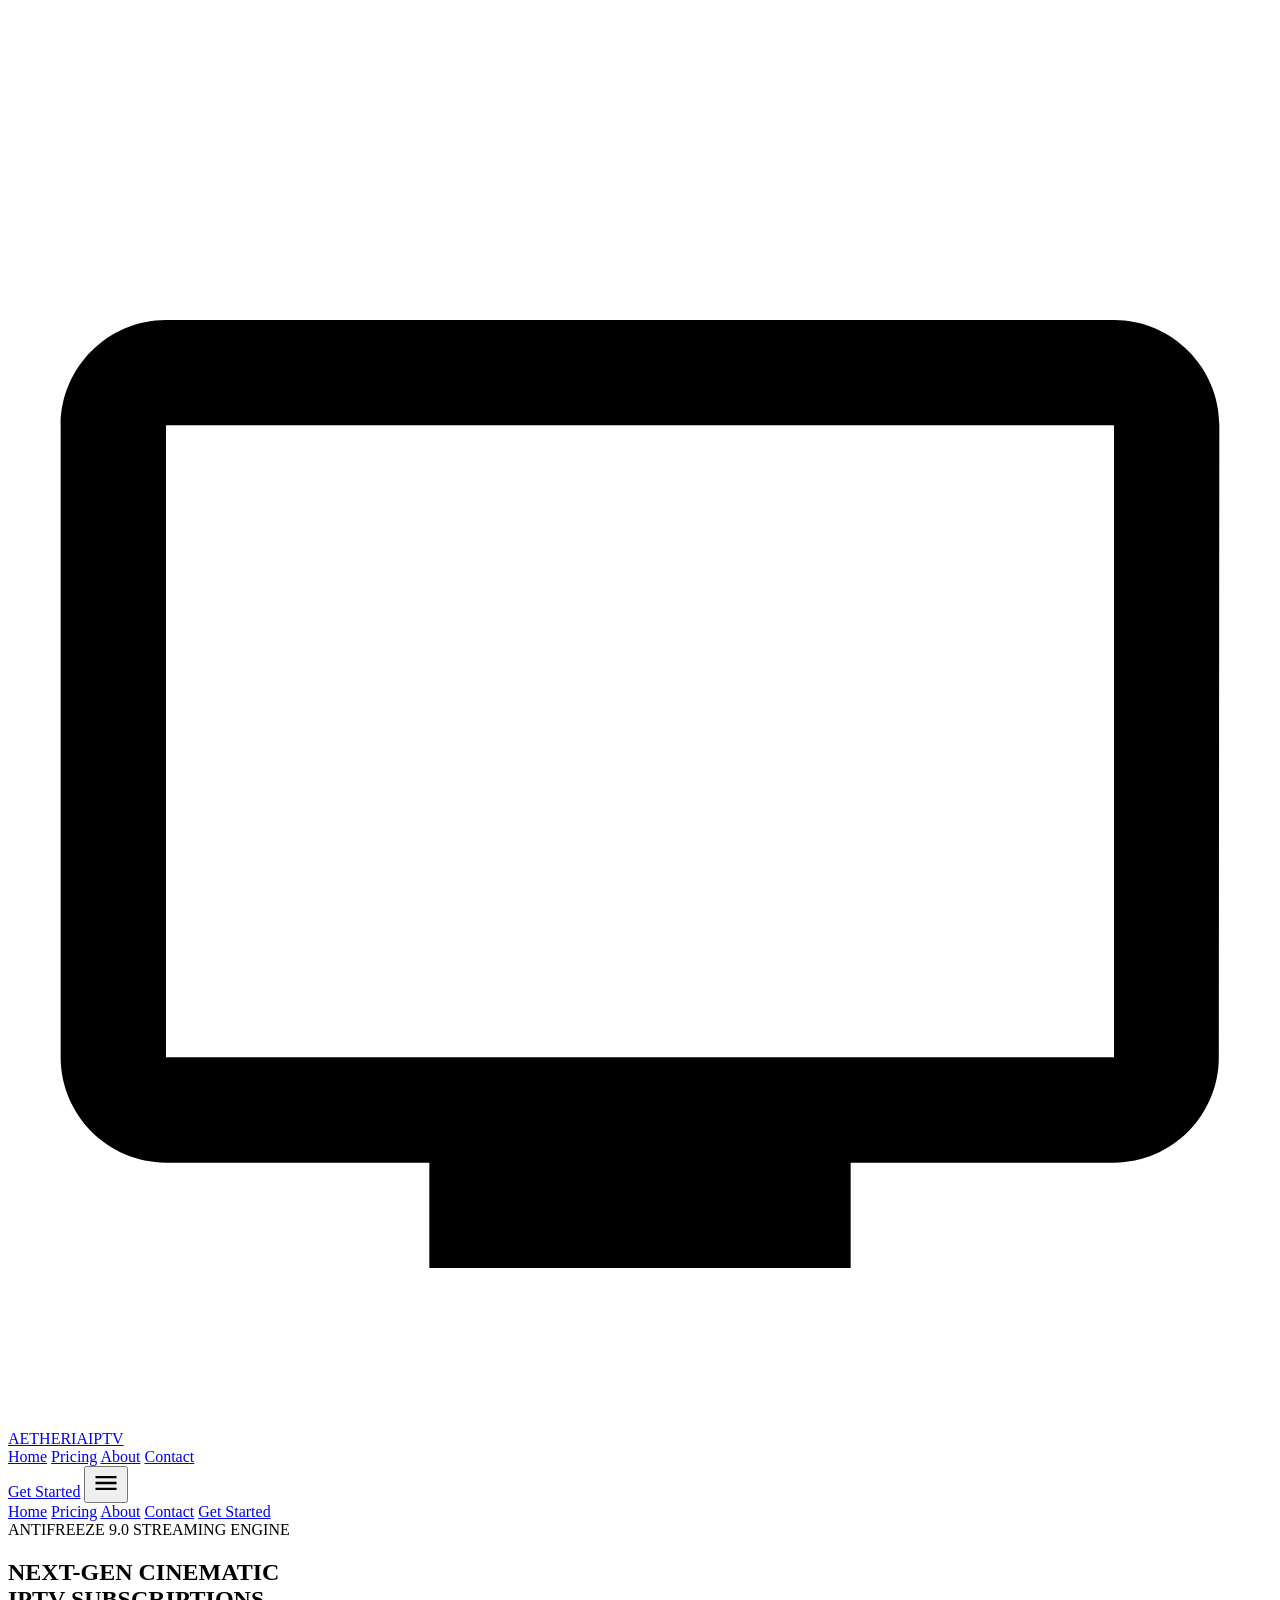
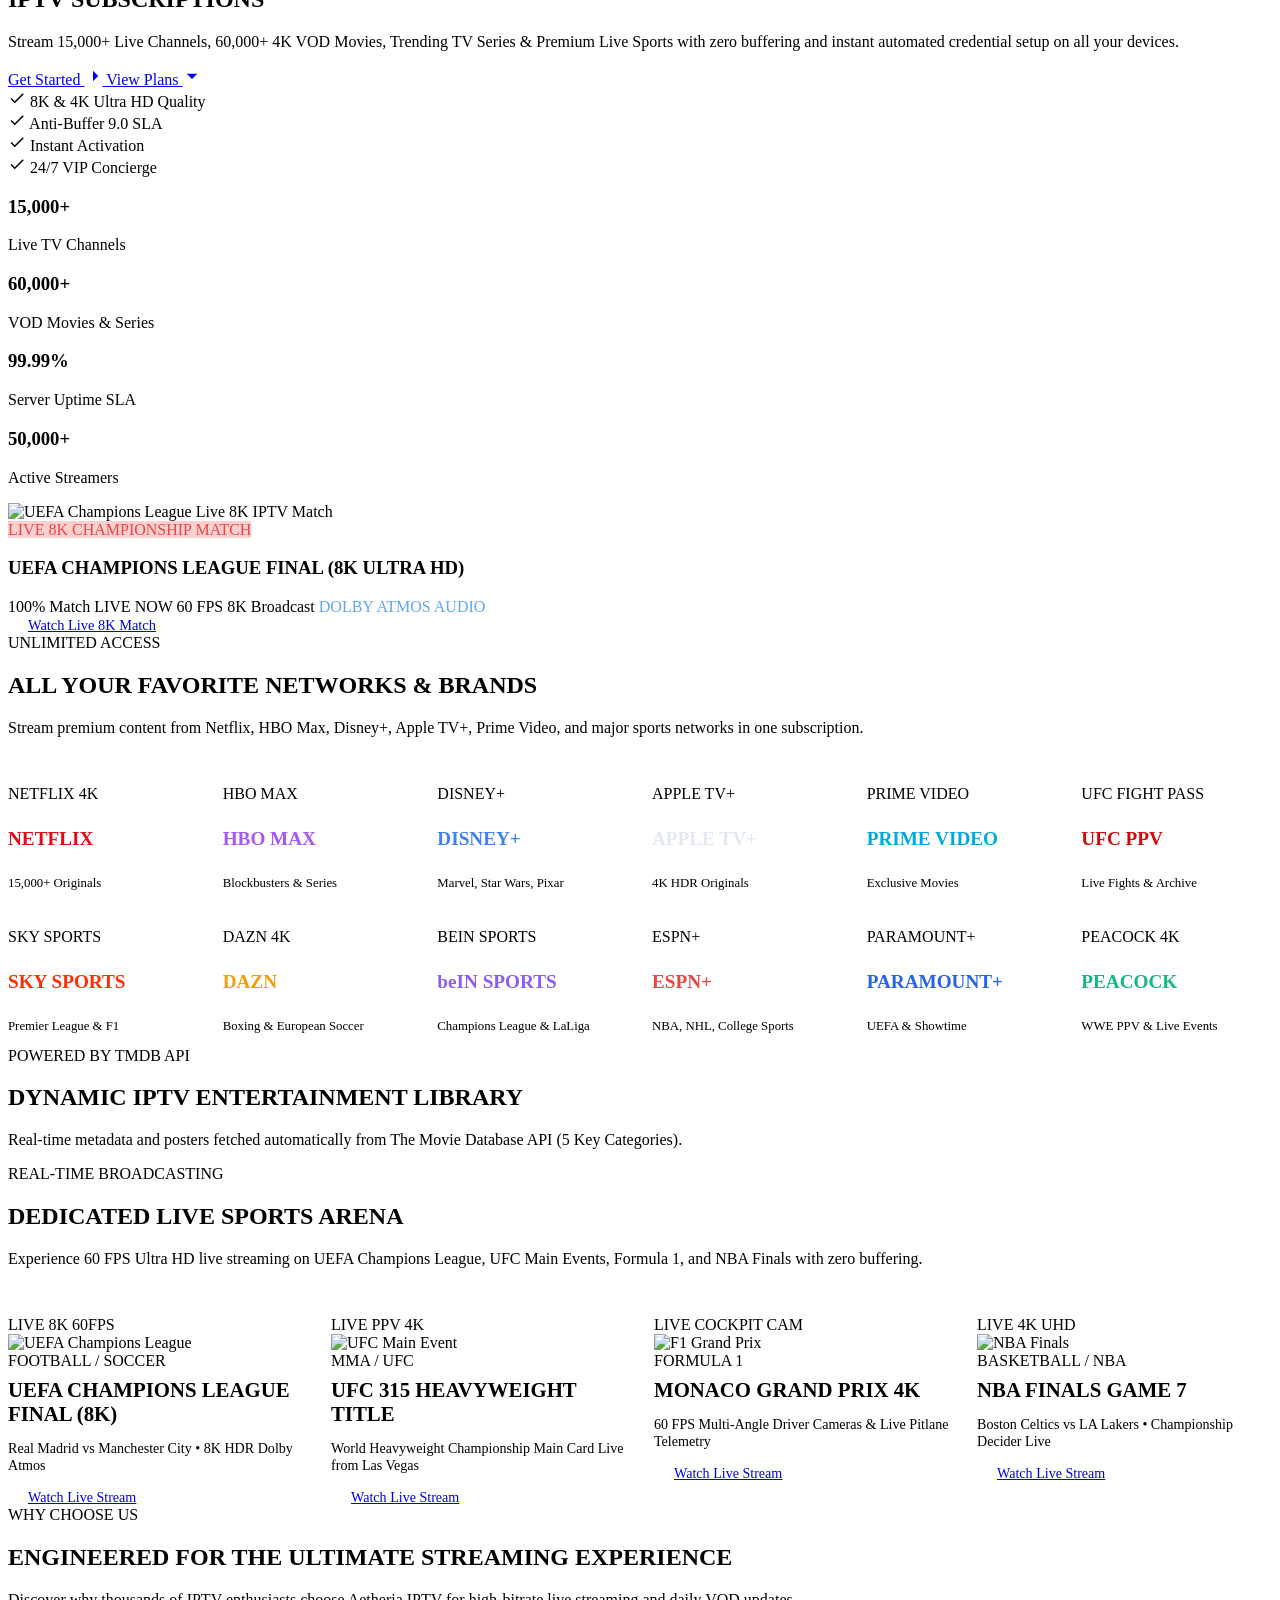
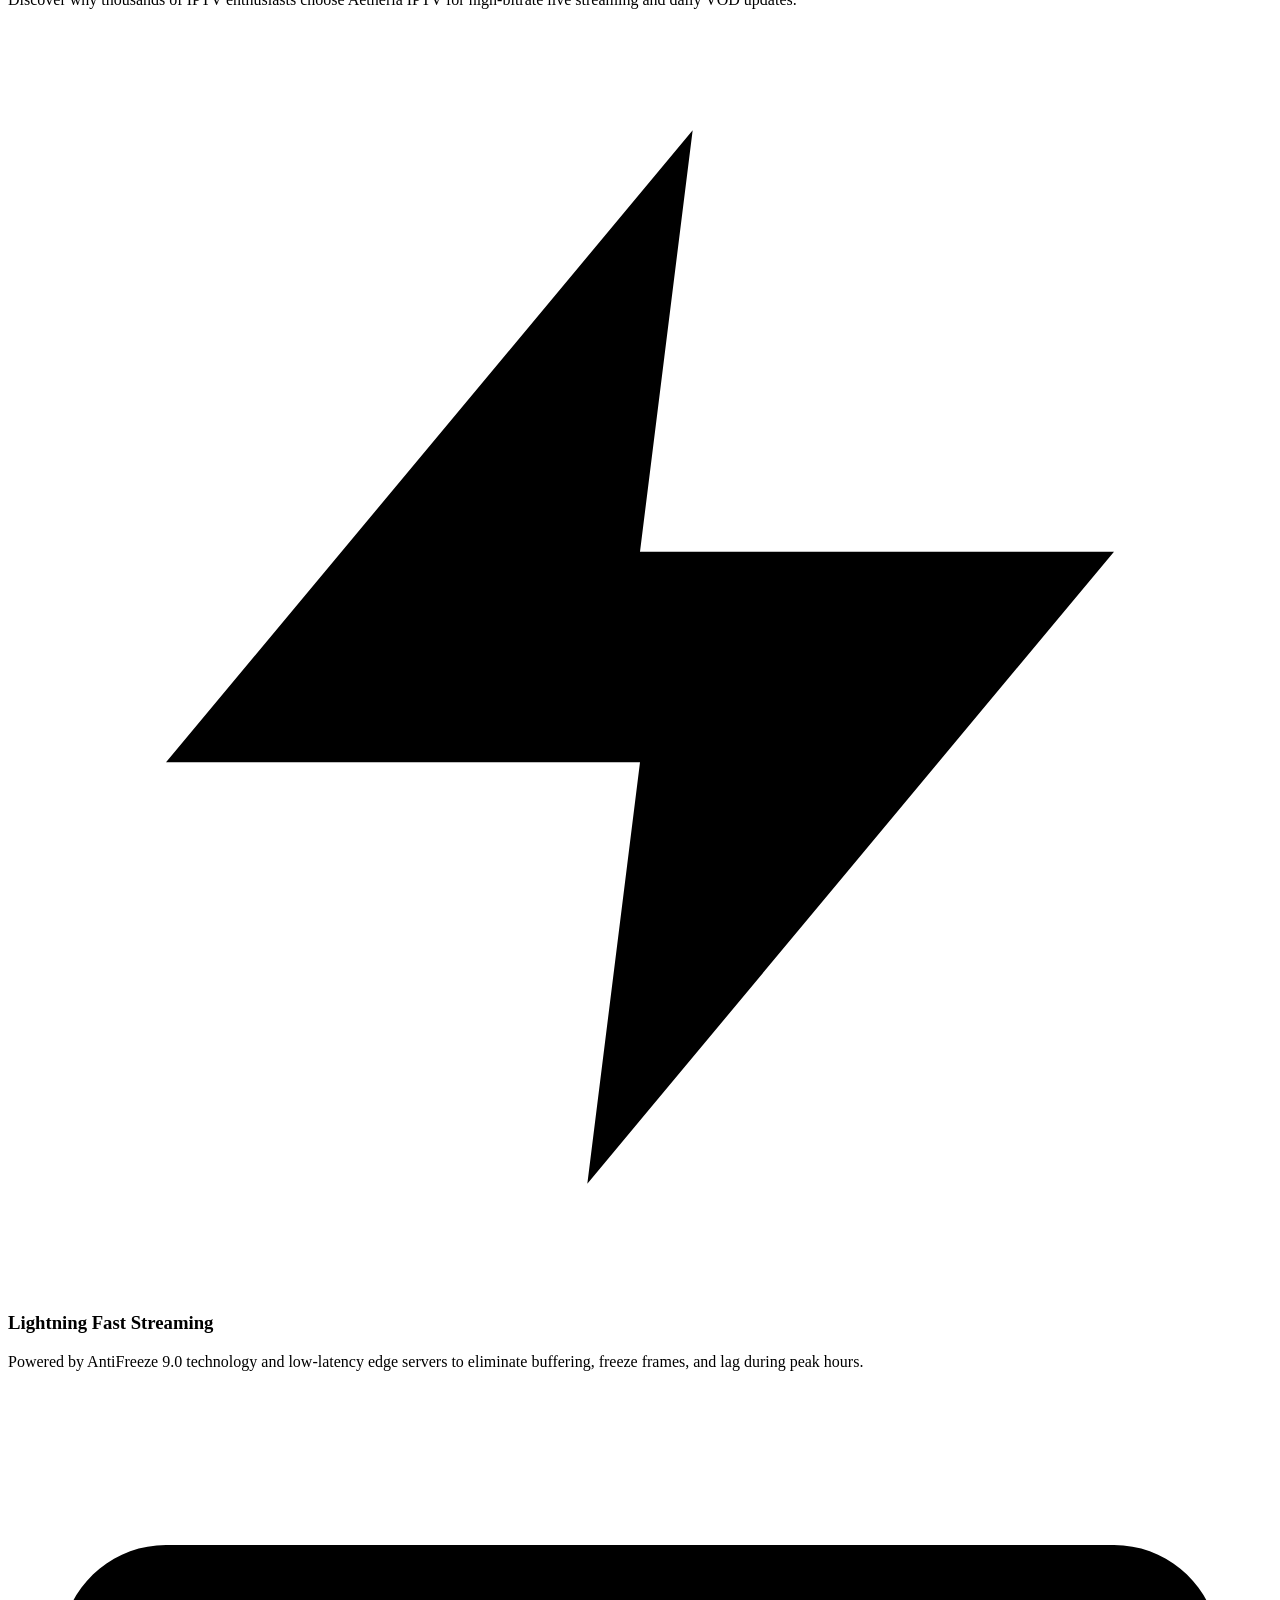
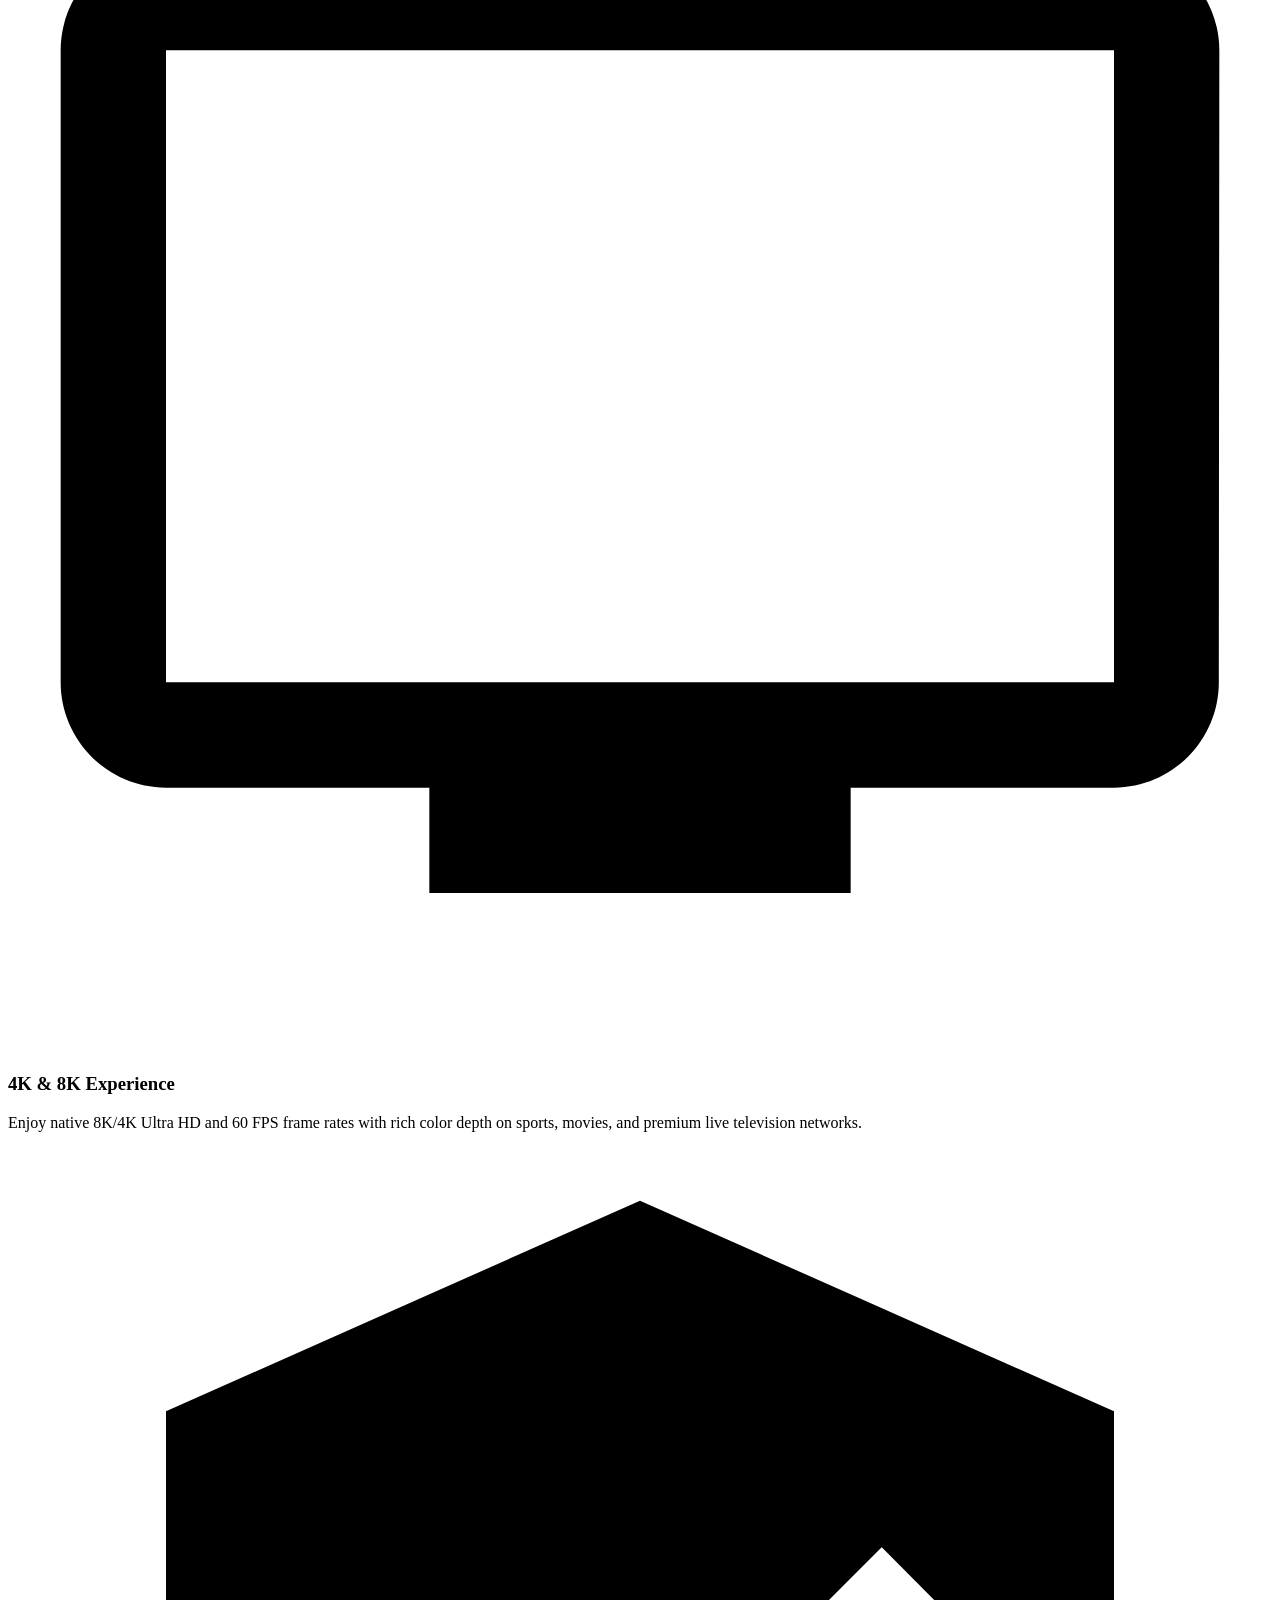
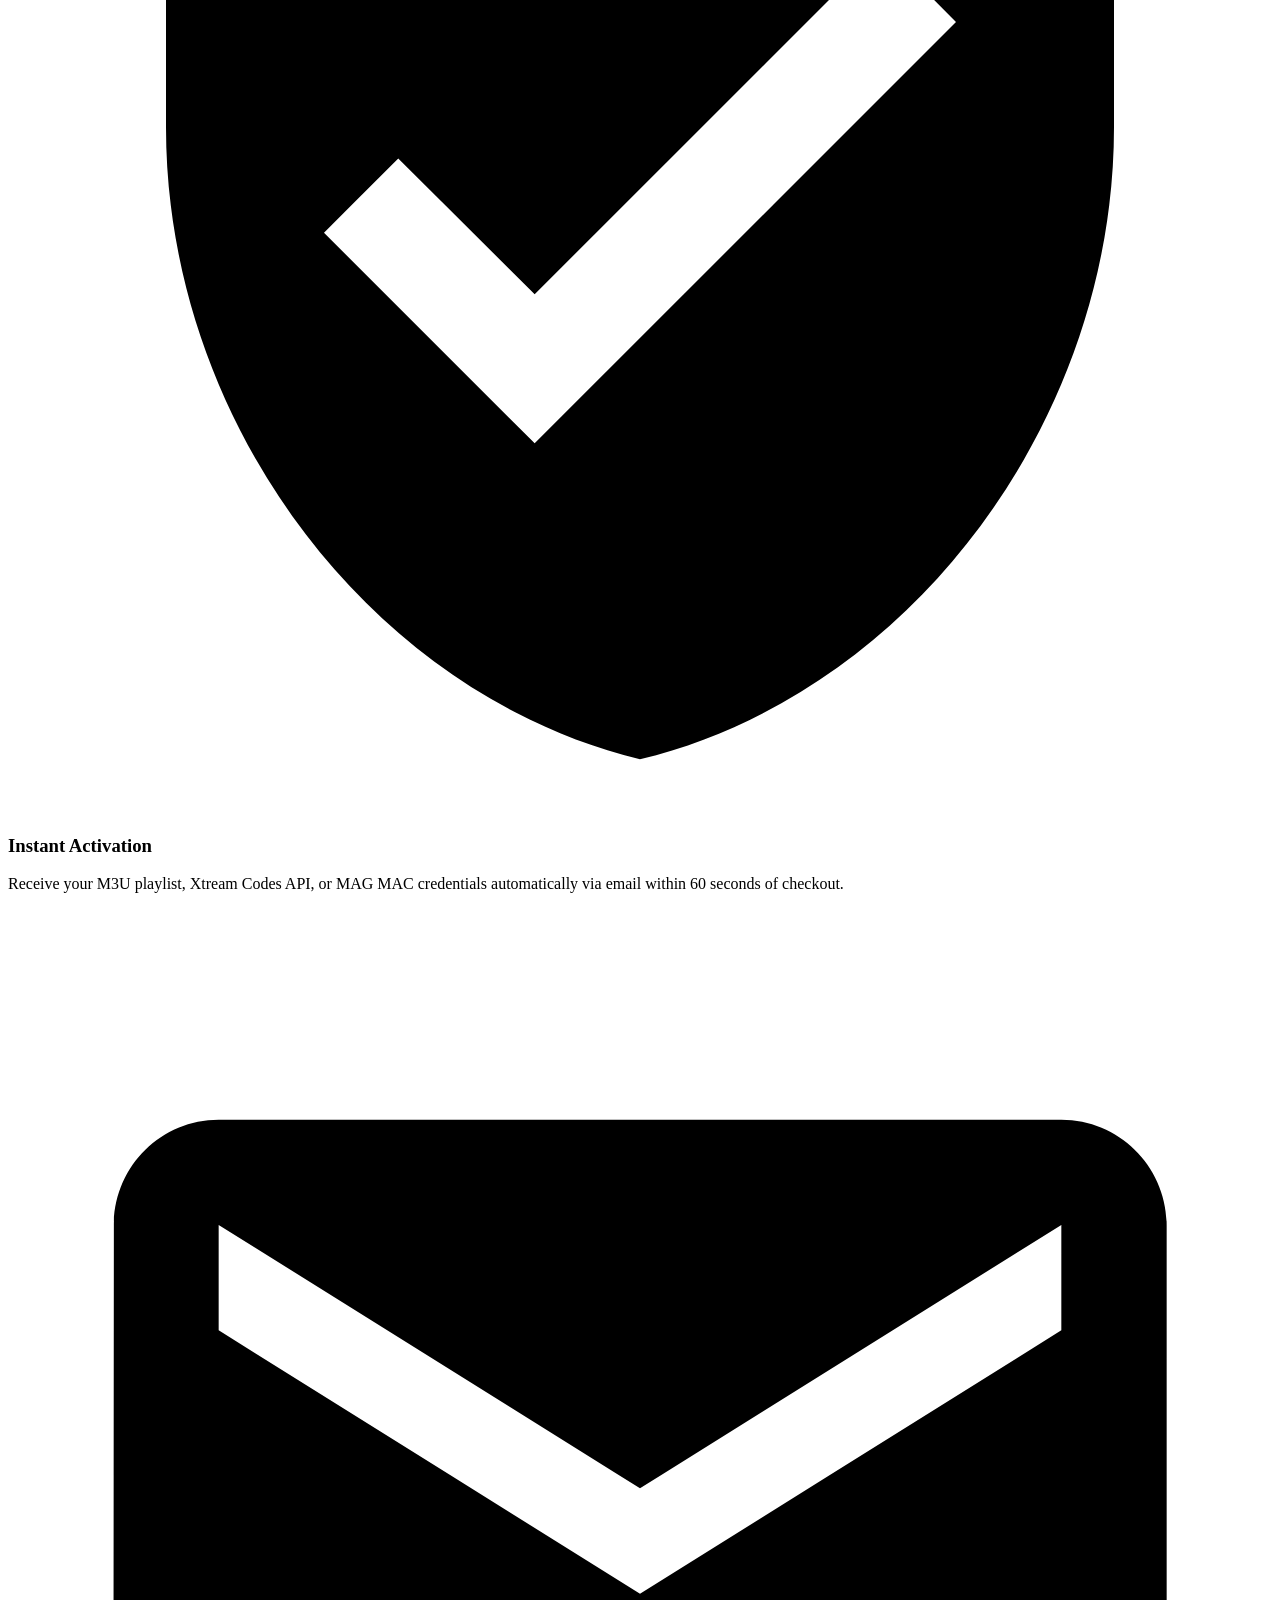
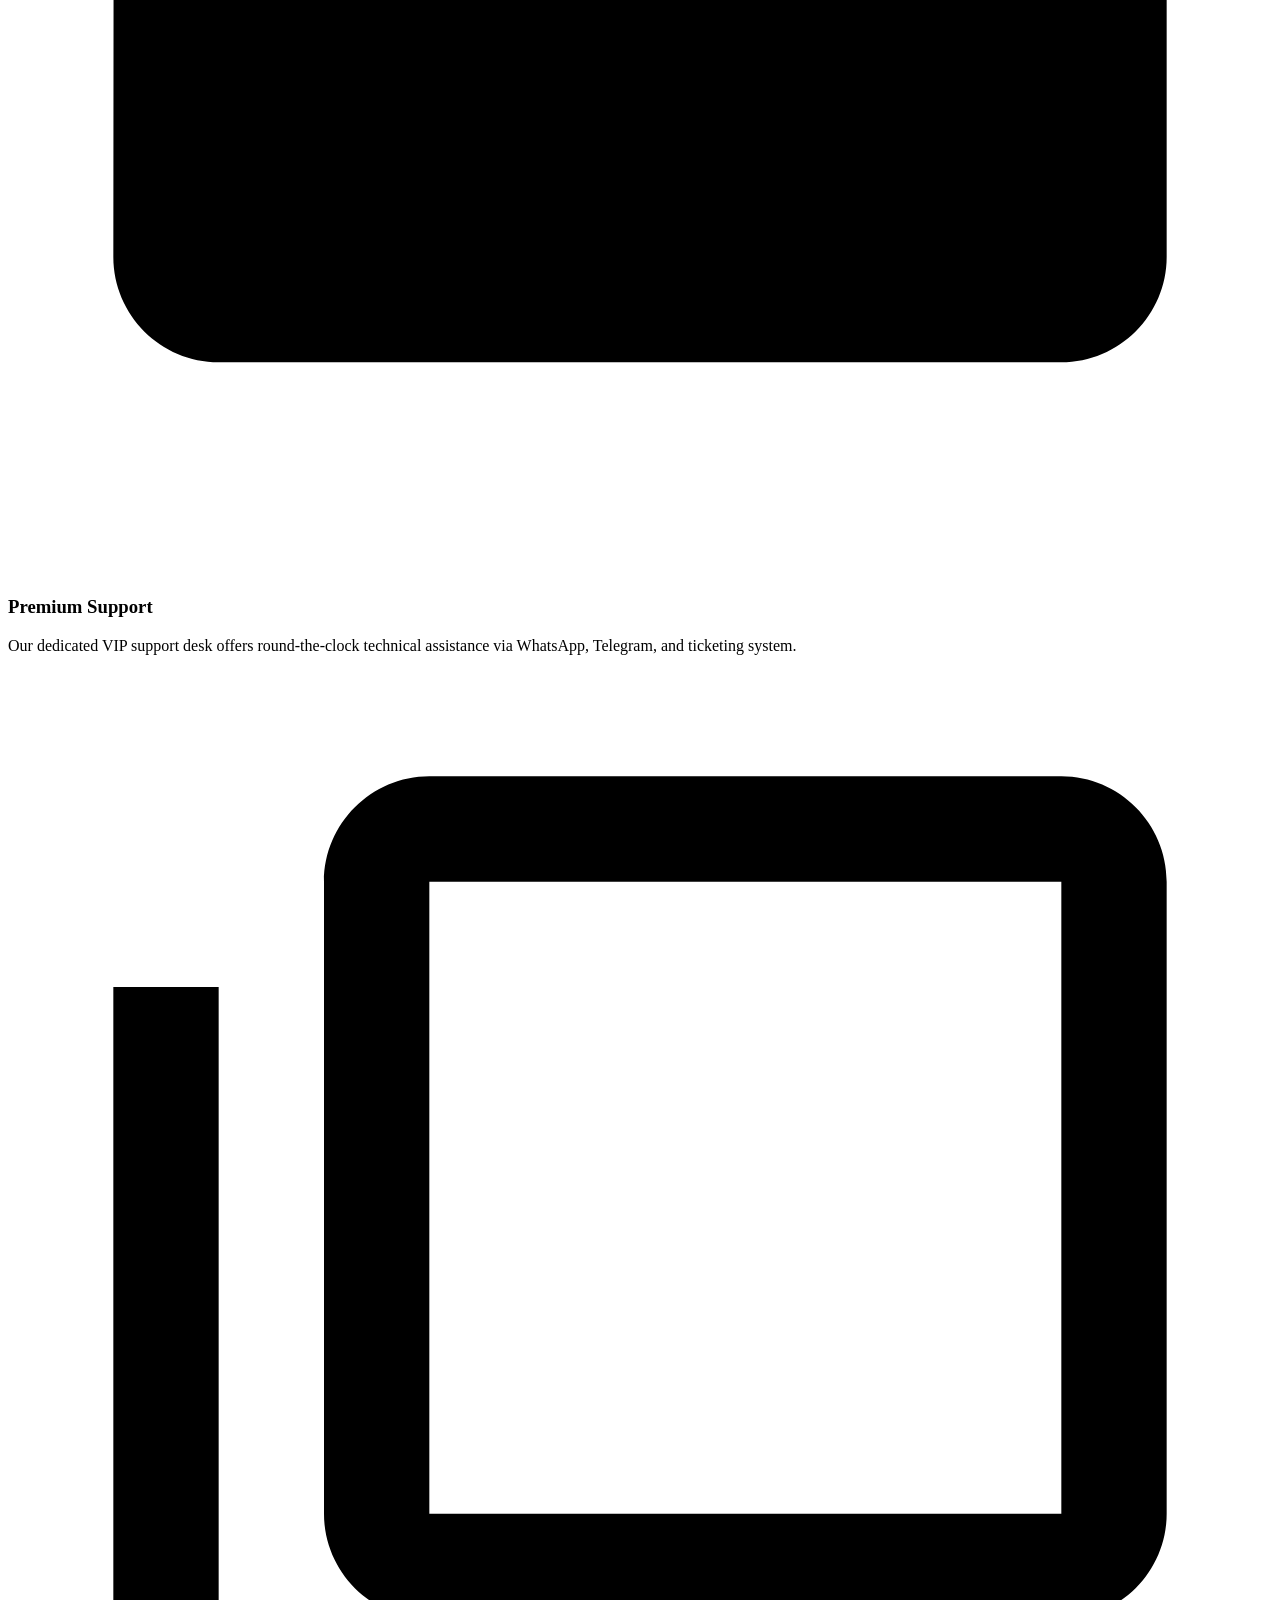
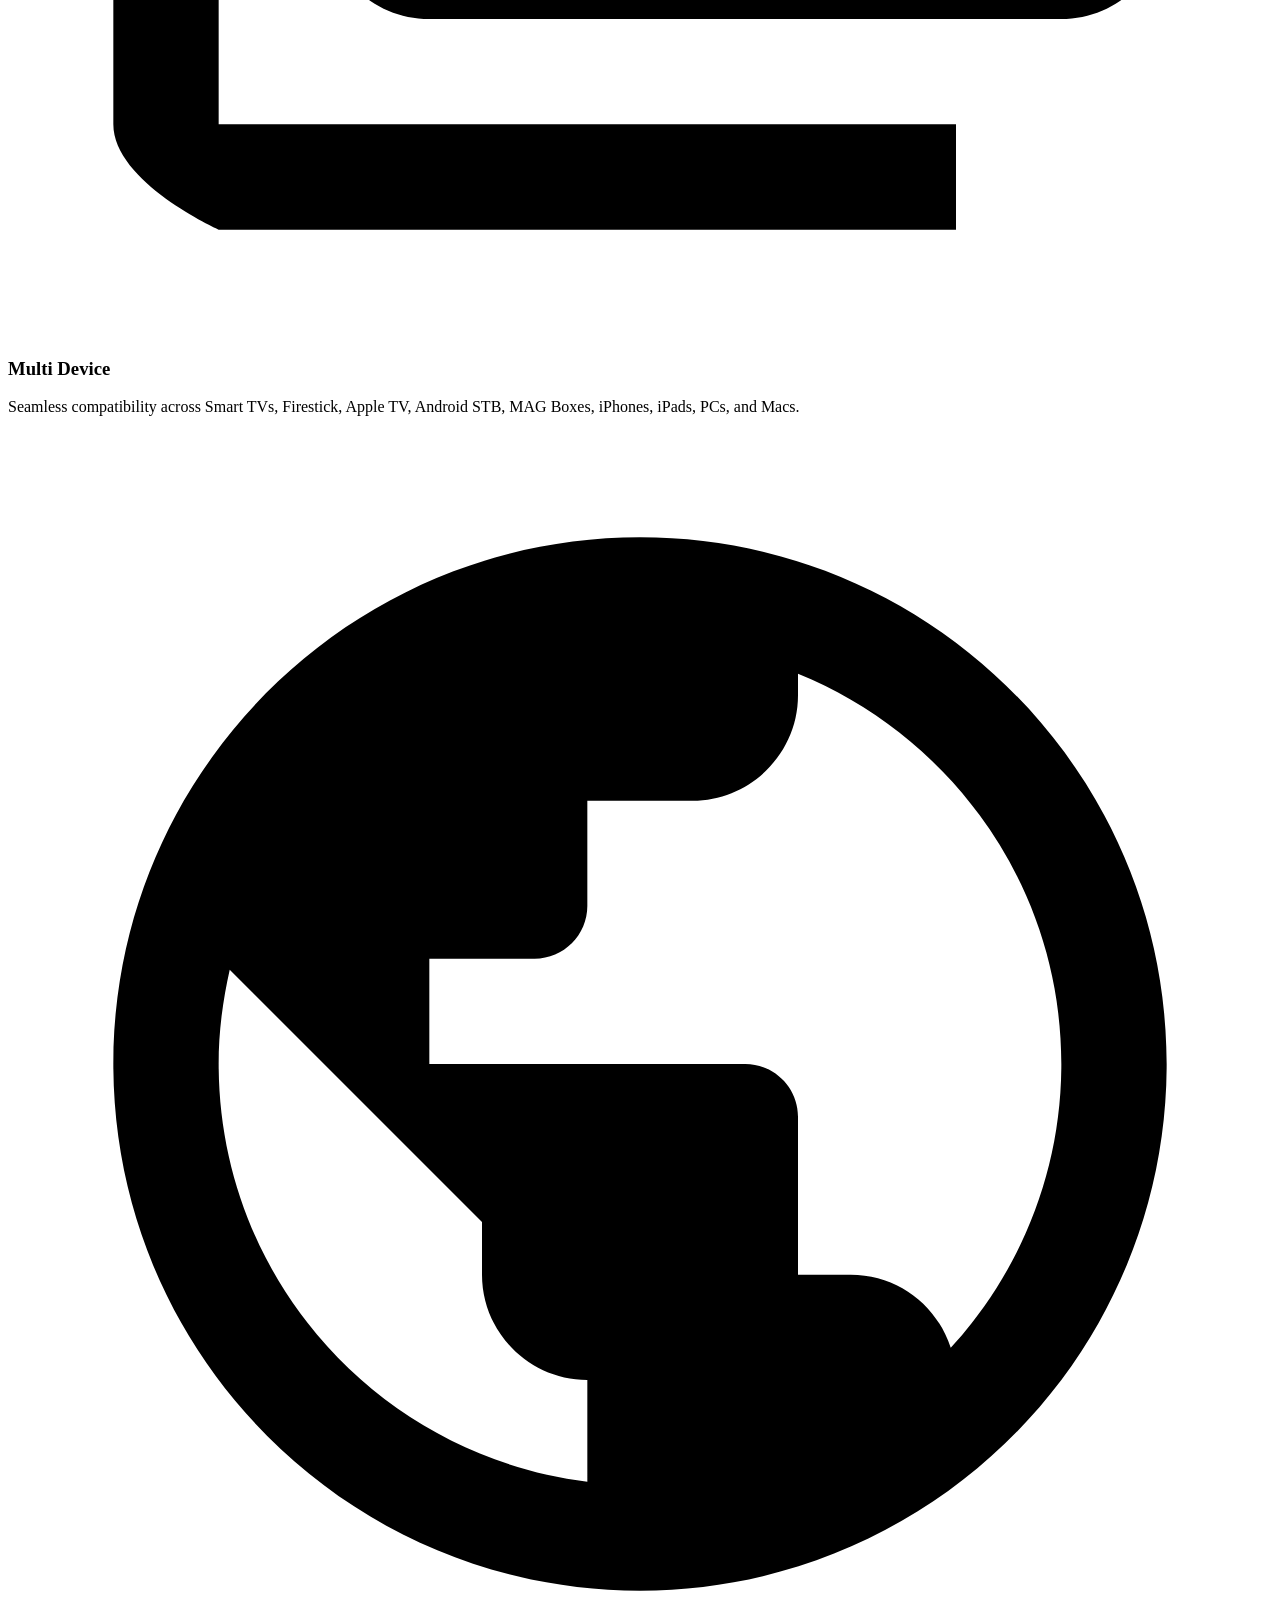
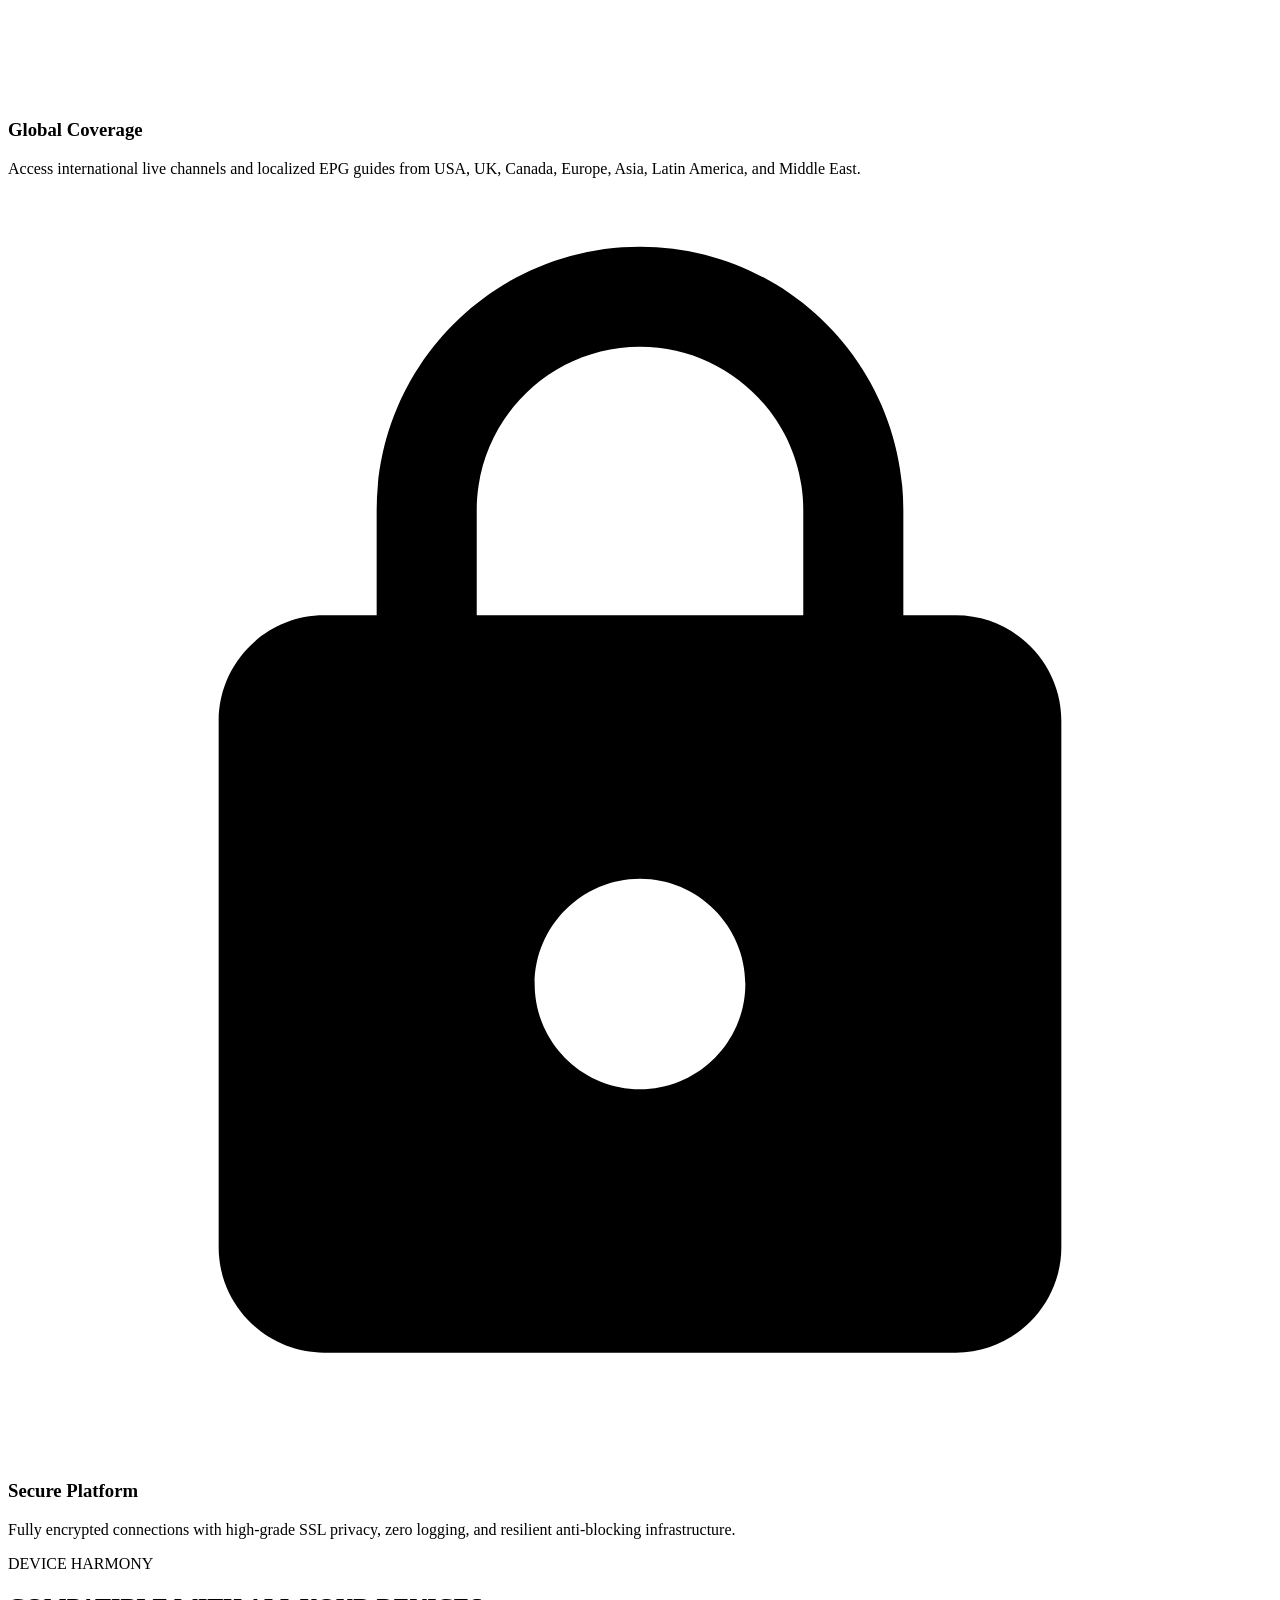
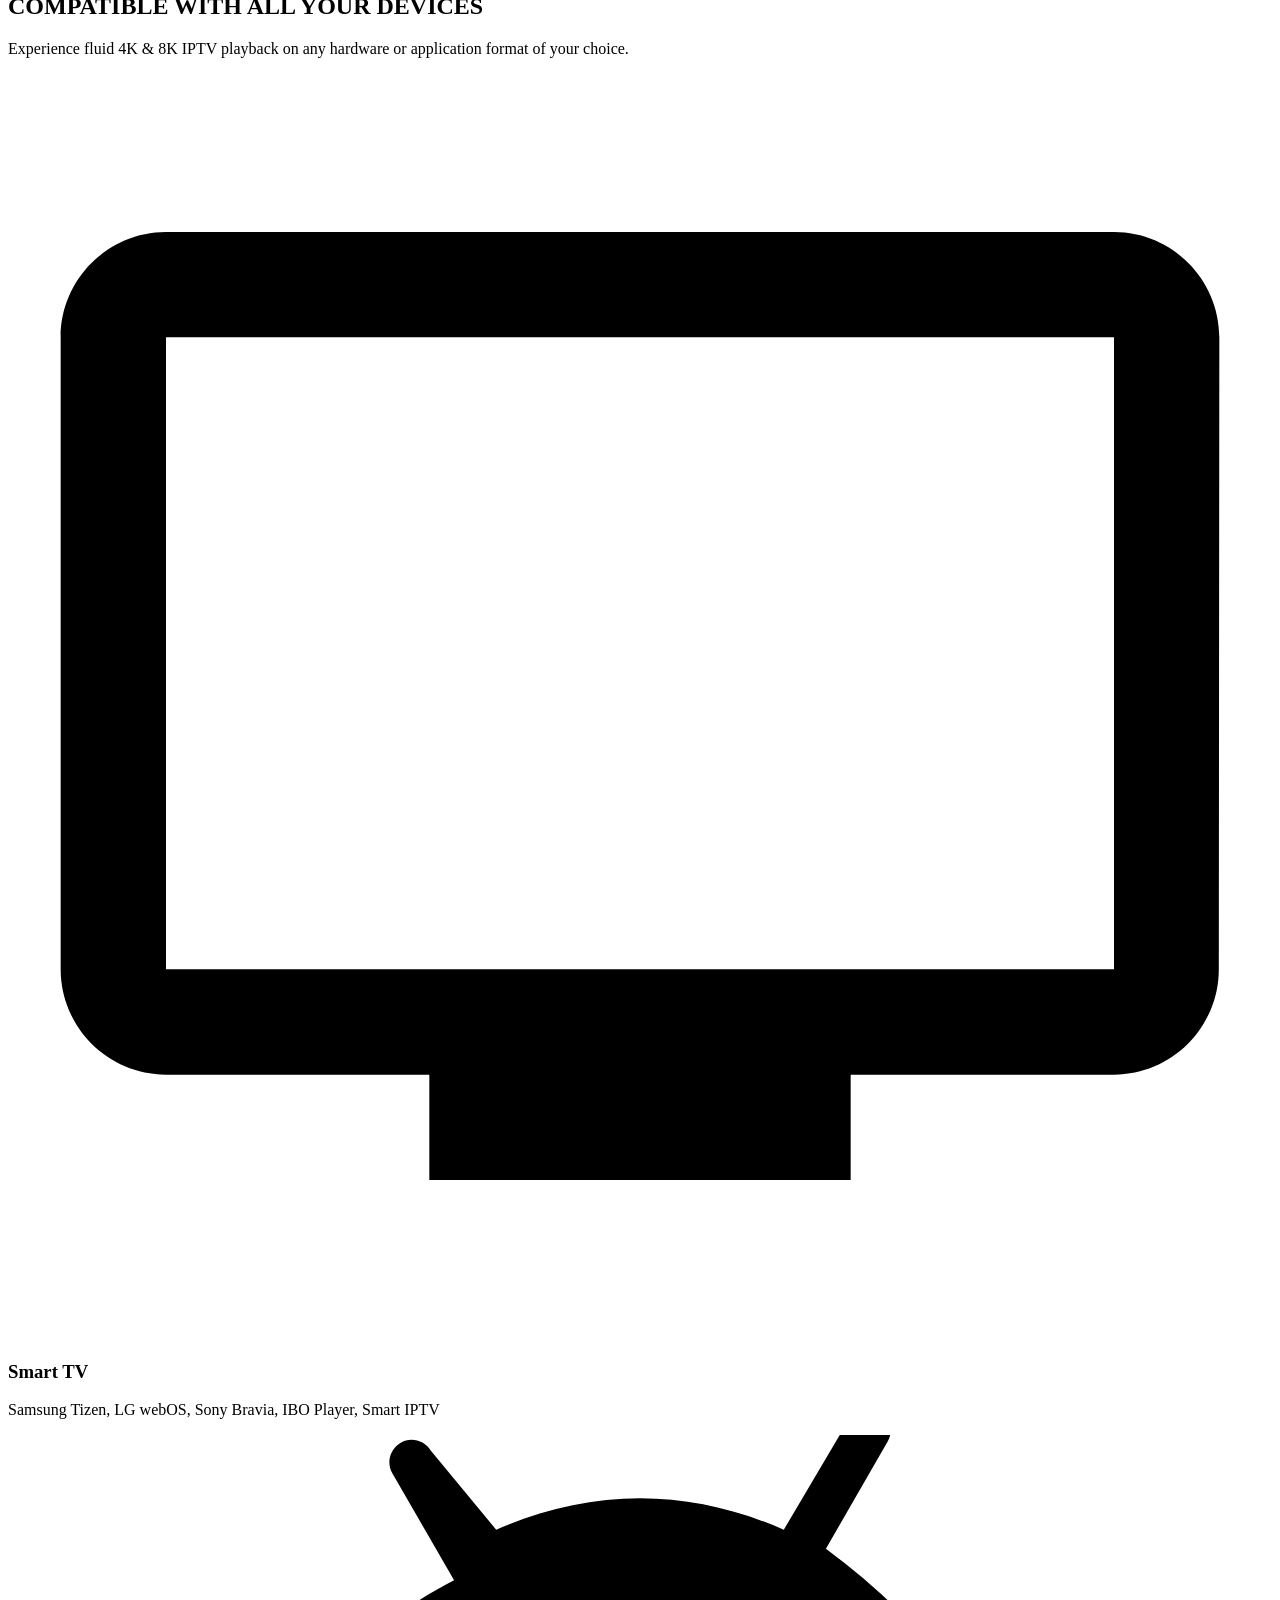
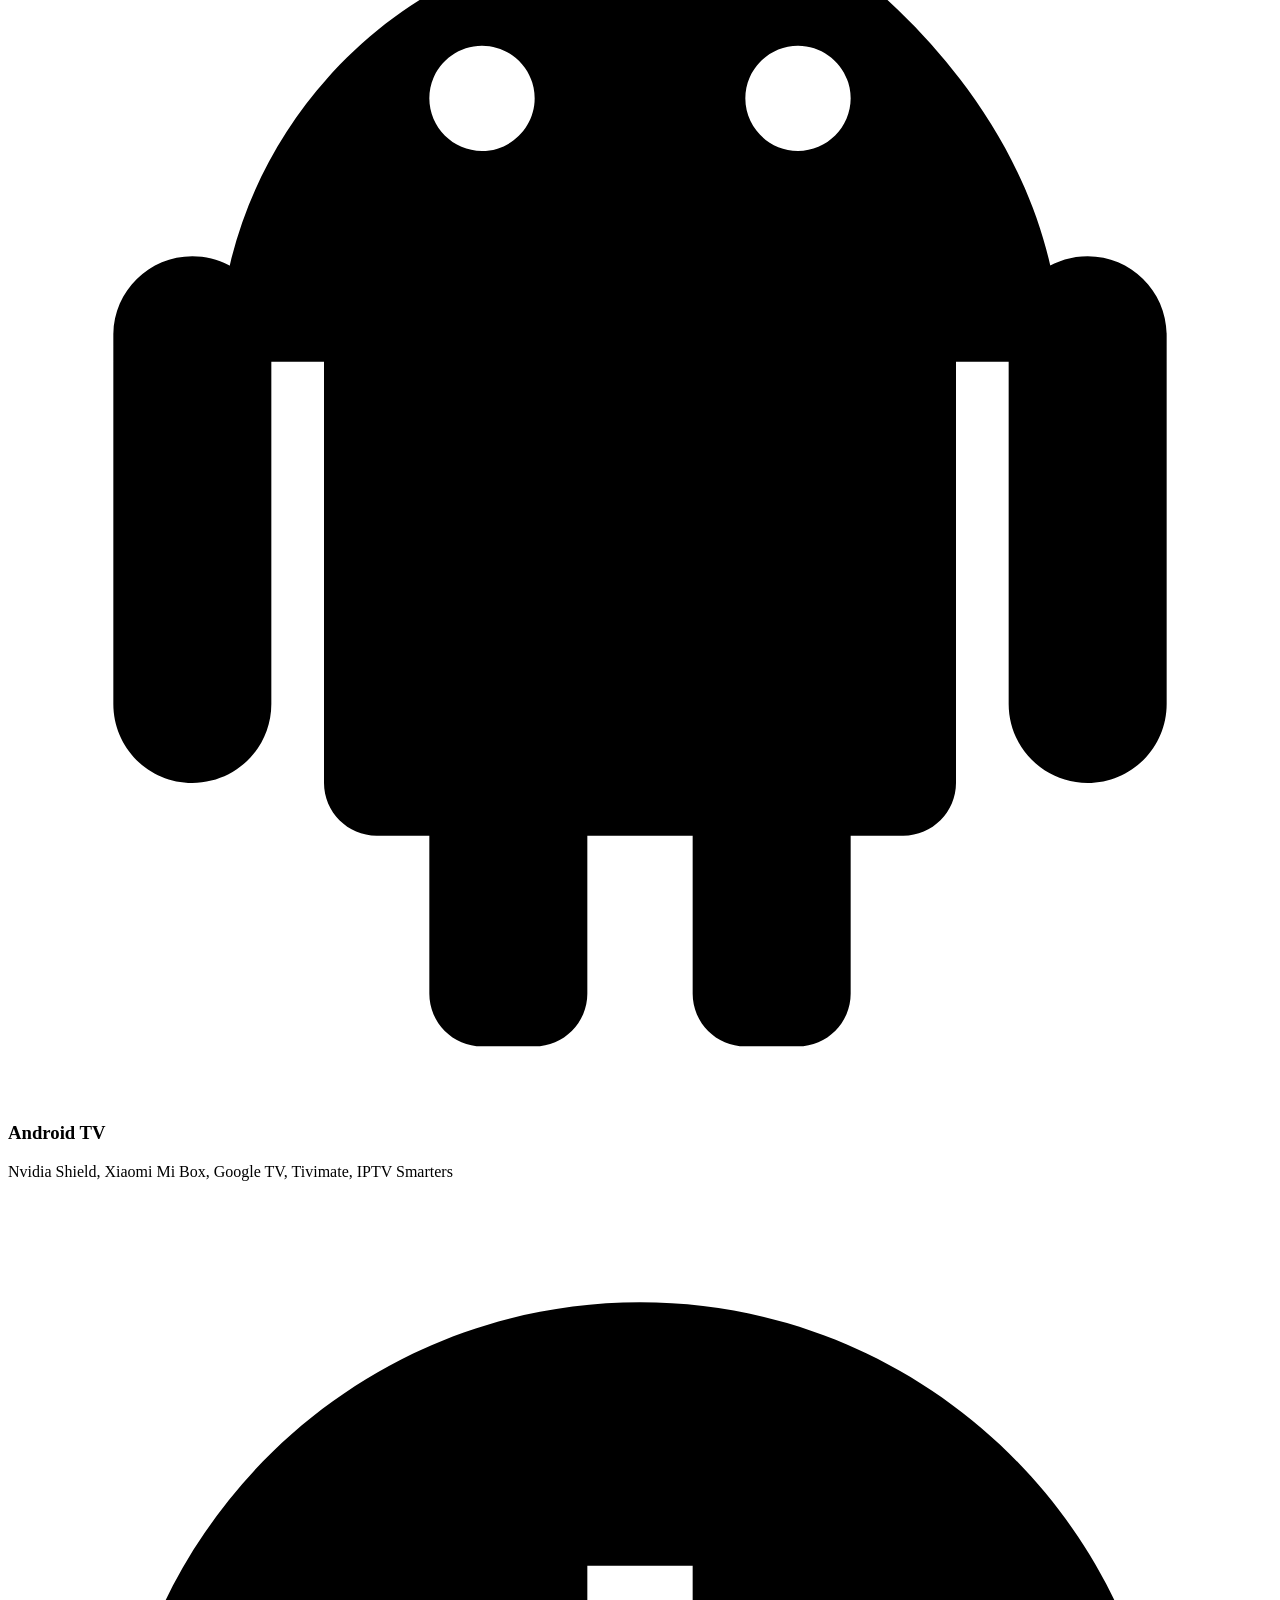
==== index.html @ b18b86cd "Production fix: deployment asset paths for index.html" ====
<!DOCTYPE html>
<html lang="en">
<head>
  <meta charset="UTF-8">
  <meta name="viewport" content="width=device-width, initial-scale=1.0">
  <meta name="referrer" content="no-referrer">
  <title>AETHERIA IPTV | World-Class Dark Luxury IPTV Subscription Service</title>
  <meta name="description" content="Subscribe to AETHERIA IPTV for 15,000+ Live Channels, 60,000+ VOD Movies & Series in 4K UHD. Zero buffering AntiFreeze 9.0 tech on Smart TV, Firestick, Apple TV, Android, iPhone, Windows, & Mac.">
  
  <!-- Favicon & Icons -->
  <link rel="icon" type="image/svg+xml" href="favicon/favicon.svg">
  <link rel="icon" type="image/svg+xml" href="assets/favicon/favicon.svg">
  
  <!-- Web Fonts -->
  <link rel="preconnect" href="https://fonts.googleapis.com">
  <link rel="preconnect" href="https://fonts.gstatic.com" crossorigin>
  <link rel="stylesheet" href="https://fonts.googleapis.com/css2?family=Inter:wght@300;400;500;600;700;800;900&family=Outfit:wght@400;600;700;800;900&display=swap">
  
  <!-- Primary & Fallback Stylesheets -->
  <link rel="stylesheet" href="assets/css/main.css">
  <link rel="stylesheet" href="css/main.css">
  <link rel="stylesheet" href="main.css">
  <link rel="stylesheet" href="style.css">

  <!-- Production Deployment Path Resolution Script -->
  <script>
    (function() {
      function loadFallbackStyles() {
        var hasCSS = false;
        var sheets = document.styleSheets;
        for (var i = 0; i < sheets.length; i++) {
          try {
            if (sheets[i].href && sheets[i].href.indexOf('main.css') !== -1) {
              hasCSS = true;
              break;
            }
          } catch(e) {}
        }
        if (!hasCSS) {
          ['assets/css/main.css', 'css/main.css', 'main.css', 'style.css'].forEach(function(path) {
            var link = document.createElement('link');
            link.rel = 'stylesheet';
            link.href = path;
            document.head.appendChild(link);
          });
        }
      }
      window.addEventListener('DOMContentLoaded', loadFallbackStyles);
    })();
  </script>
</head>
<body>

  <!-- Ambient Glow Blobs & Particle Canvas -->
  <div class="ambient-blob ambient-blob-purple"></div>
  <div class="ambient-blob ambient-blob-blue"></div>
  <canvas id="ambient-canvas"></canvas>
  <div class="cursor-glow"></div>

  <!-- Shared Sticky Glass Header -->
  <header class="header">
    <div class="container">
      <div class="nav-wrapper">
        <a href="index.html" class="logo">
          <div class="logo-mark">
            <svg viewBox="0 0 24 24"><path d="M21 3H3c-1.1 0-2 .9-2 2v12c0 1.1.9 2 2 2h5v2h8v-2h5c1.1 0 1.99-.9 1.99-2L23 5c0-1.1-.9-2-2-2zm0 14H3V5h18v12z"/></svg>
          </div>
          <span>AETHERIA<span class="gradient-text">IPTV</span></span>
        </a>
        <nav class="nav-links">
          <a href="index.html" class="nav-link active">Home</a>
          <a href="pricing.html" class="nav-link">Pricing</a>
          <a href="about.html" class="nav-link">About</a>
          <a href="contact.html" class="nav-link">Contact</a>
        </nav>
        <div class="nav-actions">
          <a href="pricing.html" class="btn btn-primary btn-glow">Get Started</a>
          <button class="mobile-toggle" aria-label="Toggle Mobile Menu">
            <svg width="28" height="28" viewBox="0 0 24 24" fill="currentColor"><path d="M3 18h18v-2H3v2zm0-5h18v-2H3v2zm0-7v2h18V6H3z"/></svg>
          </button>
        </div>
      </div>
    </div>
  </header>

  <!-- Mobile Menu Drawer -->
  <div class="mobile-overlay"></div>
  <div class="mobile-menu">
    <a href="index.html" class="nav-link active">Home</a>
    <a href="pricing.html" class="nav-link">Pricing</a>
    <a href="about.html" class="nav-link">About</a>
    <a href="contact.html" class="nav-link">Contact</a>
    <a href="pricing.html" class="btn btn-primary btn-glow" style="margin-top: 20px;">Get Started</a>
  </div>

  <main>
    <!-- Cinematic Hero Section -->
    <section class="hero">
      <div class="container">
        <div class="hero-grid">
          <div class="hero-content reveal active">
            <div class="badge-pill">
              <div class="live-dot"></div>
              ANTIFREEZE 9.0 STREAMING ENGINE
            </div>
            <h1 class="hero-title">NEXT-GEN CINEMATIC <br><span class="gradient-text">IPTV SUBSCRIPTIONS</span></h1>
            <p class="hero-subtitle">Stream 15,000+ Live Channels, 60,000+ 4K VOD Movies, Trending TV Series & Premium Live Sports with zero buffering and instant automated credential setup on all your devices.</p>
            
            <div class="hero-cta-group">
              <a href="pricing.html" class="btn btn-primary btn-glow">
                Get Started
                <svg width="18" height="18" viewBox="0 0 24 24" fill="currentColor"><path d="M5 12h14M12 5l7 7-7 7"/></svg>
              </a>
              <a href="pricing.html" class="btn btn-secondary">
                View Plans
                <svg width="18" height="18" viewBox="0 0 24 24" fill="currentColor"><path d="M19 9l-7 7-7-7"/></svg>
              </a>
            </div>

            <!-- Trust Badges Bar -->
            <div class="trust-badges-bar">
              <div class="trust-badge-item">
                <svg width="18" height="18" viewBox="0 0 24 24" fill="currentColor"><path d="M9 16.17L4.83 12l-1.42 1.41L9 19 21 7l-1.41-1.41z"/></svg>
                8K & 4K Ultra HD Quality
              </div>
              <div class="trust-badge-item">
                <svg width="18" height="18" viewBox="0 0 24 24" fill="currentColor"><path d="M9 16.17L4.83 12l-1.42 1.41L9 19 21 7l-1.41-1.41z"/></svg>
                Anti-Buffer 9.0 SLA
              </div>
              <div class="trust-badge-item">
                <svg width="18" height="18" viewBox="0 0 24 24" fill="currentColor"><path d="M9 16.17L4.83 12l-1.42 1.41L9 19 21 7l-1.41-1.41z"/></svg>
                Instant Activation
              </div>
              <div class="trust-badge-item">
                <svg width="18" height="18" viewBox="0 0 24 24" fill="currentColor"><path d="M9 16.17L4.83 12l-1.42 1.41L9 19 21 7l-1.41-1.41z"/></svg>
                24/7 VIP Concierge
              </div>
            </div>

            <!-- Animated Stats Bar -->
            <div class="hero-stats">
              <div class="stat-item">
                <h3 data-counter="15000" data-suffix="+">15,000+</h3>
                <p>Live TV Channels</p>
              </div>
              <div class="stat-item">
                <h3 data-counter="60000" data-suffix="+">60,000+</h3>
                <p>VOD Movies & Series</p>
              </div>
              <div class="stat-item">
                <h3 data-counter="99.99" data-suffix="%">99.99%</h3>
                <p>Server Uptime SLA</p>
              </div>
              <div class="stat-item">
                <h3 data-counter="50000" data-suffix="+">50,000+</h3>
                <p>Active Streamers</p>
              </div>
            </div>
          </div>

          <!-- Hero Spotlight Cards (LIVE 8K MATCH WITH FALLBACK) -->
          <div class="hero-spotlight reveal active">
            <div class="spotlight-card">
              <div class="spotlight-slide active">
                <img src="assets/images/live_match_8k.jpg" alt="UEFA Champions League Live 8K IPTV Match" class="spotlight-img" onError="this.onerror=null; this.src='live_match_8k.jpg';">
                <div class="spotlight-overlay">
                  <span class="badge-pill live-badge" style="align-self: flex-start; margin-bottom: 12px; background: rgba(239, 68, 68, 0.25); border-color: rgba(239, 68, 68, 0.6); color: #EF4444;">
                    <div class="live-dot" style="background: #EF4444;"></div> LIVE 8K CHAMPIONSHIP MATCH
                  </span>
                  <h3 class="spotlight-title">UEFA CHAMPIONS LEAGUE FINAL (8K ULTRA HD)</h3>
                  <div class="spotlight-meta">
                    <span class="match-score">100% Match</span>
                    <span>LIVE NOW</span>
                    <span>60 FPS 8K Broadcast</span>
                    <span style="color: #60A5FA;">DOLBY ATMOS AUDIO</span>
                  </div>
                  <a href="contact.html?plan=12-Months" class="btn btn-primary btn-glow" style="padding: 10px 20px; font-size: 0.9rem;">
                    Watch Live 8K Match
                  </a>
                </div>
              </div>
            </div>
          </div>
        </div>
      </div>
    </section>

    <!-- AVAILABLE CONTENT & PREMIUM NETWORKS -->
    <section class="section" style="background: var(--bg-secondary);">
      <div class="container">
        <div class="text-center reveal">
          <div class="section-tag">UNLIMITED ACCESS</div>
          <h2 class="section-title">ALL YOUR FAVORITE <span class="gradient-text">NETWORKS & BRANDS</span></h2>
          <p class="section-subtitle">Stream premium content from Netflix, HBO Max, Disney+, Apple TV+, Prime Video, and major sports networks in one subscription.</p>
        </div>

        <div class="brands-grid reveal" style="margin-top: 48px; display: grid; grid-template-columns: repeat(auto-fit, minmax(180px, 1fr)); gap: 24px;">
          
          <div class="brand-card">
            <div class="brand-badge-pill">NETFLIX 4K</div>
            <h4 style="font-weight: 800; font-size: 1.2rem; color: #E50914;">NETFLIX</h4>
            <p style="font-size: 0.8rem; color: var(--text-muted); margin-top: 4px;">15,000+ Originals</p>
          </div>

          <div class="brand-card">
            <div class="brand-badge-pill">HBO MAX</div>
            <h4 style="font-weight: 800; font-size: 1.2rem; color: #A855F7;">HBO MAX</h4>
            <p style="font-size: 0.8rem; color: var(--text-muted); margin-top: 4px;">Blockbusters & Series</p>
          </div>

          <div class="brand-card">
            <div class="brand-badge-pill">DISNEY+</div>
            <h4 style="font-weight: 800; font-size: 1.2rem; color: #3B82F6;">DISNEY+</h4>
            <p style="font-size: 0.8rem; color: var(--text-muted); margin-top: 4px;">Marvel, Star Wars, Pixar</p>
          </div>

          <div class="brand-card">
            <div class="brand-badge-pill">APPLE TV+</div>
            <h4 style="font-weight: 800; font-size: 1.2rem; color: #E2E8F0;">APPLE TV+</h4>
            <p style="font-size: 0.8rem; color: var(--text-muted); margin-top: 4px;">4K HDR Originals</p>
          </div>

          <div class="brand-card">
            <div class="brand-badge-pill">PRIME VIDEO</div>
            <h4 style="font-weight: 800; font-size: 1.2rem; color: #00A8E1;">PRIME VIDEO</h4>
            <p style="font-size: 0.8rem; color: var(--text-muted); margin-top: 4px;">Exclusive Movies</p>
          </div>

          <div class="brand-card">
            <div class="brand-badge-pill">UFC FIGHT PASS</div>
            <h4 style="font-weight: 800; font-size: 1.2rem; color: #D20A0A;">UFC PPV</h4>
            <p style="font-size: 0.8rem; color: var(--text-muted); margin-top: 4px;">Live Fights & Archive</p>
          </div>

          <div class="brand-card">
            <div class="brand-badge-pill">SKY SPORTS</div>
            <h4 style="font-weight: 800; font-size: 1.2rem; color: #FF2E00;">SKY SPORTS</h4>
            <p style="font-size: 0.8rem; color: var(--text-muted); margin-top: 4px;">Premier League & F1</p>
          </div>

          <div class="brand-card">
            <div class="brand-badge-pill">DAZN 4K</div>
            <h4 style="font-weight: 800; font-size: 1.2rem; color: #F59E0B;">DAZN</h4>
            <p style="font-size: 0.8rem; color: var(--text-muted); margin-top: 4px;">Boxing & European Soccer</p>
          </div>

          <div class="brand-card">
            <div class="brand-badge-pill">BEIN SPORTS</div>
            <h4 style="font-weight: 800; font-size: 1.2rem; color: #8B5CF6;">beIN SPORTS</h4>
            <p style="font-size: 0.8rem; color: var(--text-muted); margin-top: 4px;">Champions League & LaLiga</p>
          </div>

          <div class="brand-card">
            <div class="brand-badge-pill">ESPN+</div>
            <h4 style="font-weight: 800; font-size: 1.2rem; color: #EF4444;">ESPN+</h4>
            <p style="font-size: 0.8rem; color: var(--text-muted); margin-top: 4px;">NBA, NHL, College Sports</p>
          </div>

          <div class="brand-card">
            <div class="brand-badge-pill">PARAMOUNT+</div>
            <h4 style="font-weight: 800; font-size: 1.2rem; color: #2563EB;">PARAMOUNT+</h4>
            <p style="font-size: 0.8rem; color: var(--text-muted); margin-top: 4px;">UEFA & Showtime</p>
          </div>

          <div class="brand-card">
            <div class="brand-badge-pill">PEACOCK 4K</div>
            <h4 style="font-weight: 800; font-size: 1.2rem; color: #10B981;">PEACOCK</h4>
            <p style="font-size: 0.8rem; color: var(--text-muted); margin-top: 4px;">WWE PPV & Live Events</p>
          </div>

        </div>
      </div>
    </section>

    <!-- DYNAMIC TMDB API ENTERTAINMENT LIBRARY -->
    <section class="showcase-section" id="showcase">
      <div class="container text-center">
        <div class="section-tag">POWERED BY TMDB API</div>
        <h2 class="section-title">DYNAMIC IPTV <span class="gradient-text">ENTERTAINMENT LIBRARY</span></h2>
        <p class="section-subtitle">Real-time metadata and posters fetched automatically from The Movie Database API (5 Key Categories).</p>
      </div>

      <!-- DYNAMIC TMDB SHOWCASE ROWS CONTAINER -->
      <div class="container">
        <div class="tmdb-showcase-container" id="tmdb-showcase-rows">
          <!-- Skeleton Loaders rendered automatically by tmdb-engine.js -->
        </div>
      </div>
    </section>

    <!-- DEDICATED LIVE SPORTS ARENA -->
    <section class="section" style="background: var(--bg-secondary);">
      <div class="container">
        <div class="text-center reveal">
          <div class="section-tag">REAL-TIME BROADCASTING</div>
          <h2 class="section-title">DEDICATED <span class="gradient-text">LIVE SPORTS ARENA</span></h2>
          <p class="section-subtitle">Experience 60 FPS Ultra HD live streaming on UEFA Champions League, UFC Main Events, Formula 1, and NBA Finals with zero buffering.</p>
        </div>

        <div class="sports-arena-grid reveal" style="margin-top: 48px; display: grid; grid-template-columns: repeat(auto-fit, minmax(280px, 1fr)); gap: 28px;">
          
          <!-- Event 1: UEFA -->
          <div class="sports-event-card">
            <div class="sports-card-badge">
              <div class="live-dot"></div> LIVE 8K 60FPS
            </div>
            <img src="assets/images/live_match_8k.jpg" alt="UEFA Champions League" class="sports-event-bg" onError="this.onerror=null; this.src='live_match_8k.jpg';">
            <div class="sports-event-content">
              <span class="sports-category-pill">FOOTBALL / SOCCER</span>
              <h3 style="font-size: 1.3rem; font-weight: 800; margin: 8px 0;">UEFA CHAMPIONS LEAGUE FINAL (8K)</h3>
              <p style="color: var(--text-muted); font-size: 0.88rem;">Real Madrid vs Manchester City • 8K HDR Dolby Atmos</p>
              <a href="contact.html?plan=12-Months" class="btn btn-primary btn-glow" style="margin-top: 16px; padding: 10px 20px; font-size: 0.88rem; width: 100%;">
                Watch Live Stream
              </a>
            </div>
          </div>

          <!-- Event 2: UFC -->
          <div class="sports-event-card">
            <div class="sports-card-badge">
              <div class="live-dot"></div> LIVE PPV 4K
            </div>
            <img src="https://images.unsplash.com/photo-1544367567-0f2fcb009e0b?q=80&w=600&auto=format&fit=crop" alt="UFC Main Event" class="sports-event-bg" referrerpolicy="no-referrer">
            <div class="sports-event-content">
              <span class="sports-category-pill">MMA / UFC</span>
              <h3 style="font-size: 1.3rem; font-weight: 800; margin: 8px 0;">UFC 315 HEAVYWEIGHT TITLE</h3>
              <p style="color: var(--text-muted); font-size: 0.88rem;">World Heavyweight Championship Main Card Live from Las Vegas</p>
              <a href="contact.html?plan=12-Months" class="btn btn-primary btn-glow" style="margin-top: 16px; padding: 10px 20px; font-size: 0.88rem; width: 100%;">
                Watch Live Stream
              </a>
            </div>
          </div>

          <!-- Event 3: F1 -->
          <div class="sports-event-card">
            <div class="sports-card-badge">
              <div class="live-dot"></div> LIVE COCKPIT CAM
            </div>
            <img src="https://images.unsplash.com/photo-1568605117036-5fe5e7bab0b7?q=80&w=600&auto=format&fit=crop" alt="F1 Grand Prix" class="sports-event-bg" referrerpolicy="no-referrer">
            <div class="sports-event-content">
              <span class="sports-category-pill">FORMULA 1</span>
              <h3 style="font-size: 1.3rem; font-weight: 800; margin: 8px 0;">MONACO GRAND PRIX 4K</h3>
              <p style="color: var(--text-muted); font-size: 0.88rem;">60 FPS Multi-Angle Driver Cameras & Live Pitlane Telemetry</p>
              <a href="contact.html?plan=12-Months" class="btn btn-primary btn-glow" style="margin-top: 16px; padding: 10px 20px; font-size: 0.88rem; width: 100%;">
                Watch Live Stream
              </a>
            </div>
          </div>

          <!-- Event 4: NBA -->
          <div class="sports-event-card">
            <div class="sports-card-badge">
              <div class="live-dot"></div> LIVE 4K UHD
            </div>
            <img src="https://images.unsplash.com/photo-1546519638-68e109498ffc?q=80&w=600&auto=format&fit=crop" alt="NBA Finals" class="sports-event-bg" referrerpolicy="no-referrer">
            <div class="sports-event-content">
              <span class="sports-category-pill">BASKETBALL / NBA</span>
              <h3 style="font-size: 1.3rem; font-weight: 800; margin: 8px 0;">NBA FINALS GAME 7</h3>
              <p style="color: var(--text-muted); font-size: 0.88rem;">Boston Celtics vs LA Lakers • Championship Decider Live</p>
              <a href="contact.html?plan=12-Months" class="btn btn-primary btn-glow" style="margin-top: 16px; padding: 10px 20px; font-size: 0.88rem; width: 100%;">
                Watch Live Stream
              </a>
            </div>
          </div>

        </div>
      </div>
    </section>

    <!-- WHY CHOOSE US -->
    <section class="section">
      <div class="container">
        <div class="text-center reveal">
          <div class="section-tag">WHY CHOOSE US</div>
          <h2 class="section-title">ENGINEERED FOR THE <span class="gradient-text">ULTIMATE STREAMING EXPERIENCE</span></h2>
          <p class="section-subtitle">Discover why thousands of IPTV enthusiasts choose Aetheria IPTV for high-bitrate live streaming and daily VOD updates.</p>
        </div>

        <div class="why-grid reveal">
          <div class="why-card">
            <div class="why-icon-box"><svg viewBox="0 0 24 24"><path d="M13 2L3 14h9l-1 8 10-12h-9l1-8z"/></svg></div>
            <h3 class="why-title">Lightning Fast Streaming</h3>
            <p class="why-desc">Powered by AntiFreeze 9.0 technology and low-latency edge servers to eliminate buffering, freeze frames, and lag during peak hours.</p>
          </div>

          <div class="why-card">
            <div class="why-icon-box"><svg viewBox="0 0 24 24"><path d="M21 3H3c-1.1 0-2 .9-2 2v12c0 1.1.9 2 2 2h5v2h8v-2h5c1.1 0 1.99-.9 1.99-2L23 5c0-1.1-.9-2-2-2zm0 14H3V5h18v12z"/></svg></div>
            <h3 class="why-title">4K & 8K Experience</h3>
            <p class="why-desc">Enjoy native 8K/4K Ultra HD and 60 FPS frame rates with rich color depth on sports, movies, and premium live television networks.</p>
          </div>

          <div class="why-card">
            <div class="why-icon-box"><svg viewBox="0 0 24 24"><path d="M12 1L3 5v6c0 5.55 3.84 10.74 9 12 5.16-1.26 9-6.45 9-12V5l-9-4zm-2 16l-4-4 1.41-1.41L10 14.17l6.59-6.59L18 9l-8 8z"/></svg></div>
            <h3 class="why-title">Instant Activation</h3>
            <p class="why-desc">Receive your M3U playlist, Xtream Codes API, or MAG MAC credentials automatically via email within 60 seconds of checkout.</p>
          </div>

          <div class="why-card">
            <div class="why-icon-box"><svg viewBox="0 0 24 24"><path d="M20 4H4c-1.1 0-1.99.9-1.99 2L2 18c0 1.1.9 2 2 2h16c1.1 0 2-.9 2-2V6c0-1.1-.9-2-2-2zm0 4l-8 5-8-5V6l8 5 8-5v2z"/></svg></div>
            <h3 class="why-title">Premium Support</h3>
            <p class="why-desc">Our dedicated VIP support desk offers round-the-clock technical assistance via WhatsApp, Telegram, and ticketing system.</p>
          </div>

          <div class="why-card">
            <div class="why-icon-box"><svg viewBox="0 0 24 24"><path d="M4 6H2v14c0 1.1 2 2 2 2h14v-2H4V6zm16-4H8c-1.1 0-2 .9-2 2v12c0 1.1.9 2 2 2h12c1.1 0 2-.9 2-2V4c0-1.1-.9-2-2-2zm0 14H8V4h12v12z"/></svg></div>
            <h3 class="why-title">Multi Device</h3>
            <p class="why-desc">Seamless compatibility across Smart TVs, Firestick, Apple TV, Android STB, MAG Boxes, iPhones, iPads, PCs, and Macs.</p>
          </div>

          <div class="why-card">
            <div class="why-icon-box"><svg viewBox="0 0 24 24"><path d="M12 2C6.48 2 2 6.48 2 12s4.48 10 10 10 10-4.48 10-10S17.52 2 12 2zm-1 17.93c-3.95-.49-7-3.85-7-7.93 0-.62.08-1.21.21-1.79L9 15v1c0 1.1.9 2 2 2v1.93zm6.9-2.54c-.26-.81-1-1.39-1.9-1.39h-1v-3c0-.55-.45-1-1-1H8v-2h2c.55 0 1-.45 1-1V7h2c1.1 0 2-.9 2-2v-.41c2.93 1.19 5 4.06 5 7.41 0 2.08-.8 3.97-2.1 5.39z"/></svg></div>
            <h3 class="why-title">Global Coverage</h3>
            <p class="why-desc">Access international live channels and localized EPG guides from USA, UK, Canada, Europe, Asia, Latin America, and Middle East.</p>
          </div>

          <div class="why-card" style="grid-column: span 1;">
            <div class="why-icon-box"><svg viewBox="0 0 24 24"><path d="M18 8h-1V6c0-2.76-2.24-5-5-5S7 3.24 7 6v2H6c-1.1 0-2 .9-2 2v10c0 1.1.9 2 2 2h12c1.1 0 2-.9 2-2V10c0-1.1-.9-2-2-2zm-6 9c-1.1 0-2-.9-2-2s.9-2 2-2 2 .9 2 2-.9 2-2 2zm3.1-9H8.9V6c0-1.71 1.39-3.1 3.1-3.1 1.71 0 3.1 1.39 3.1 3.1v2z"/></svg></div>
            <h3 class="why-title">Secure Platform</h3>
            <p class="why-desc">Fully encrypted connections with high-grade SSL privacy, zero logging, and resilient anti-blocking infrastructure.</p>
          </div>
        </div>
      </div>
    </section>

    <!-- SUPPORTED DEVICES -->
    <section class="section" style="background: var(--bg-secondary);">
      <div class="container">
        <div class="text-center reveal">
          <div class="section-tag">DEVICE HARMONY</div>
          <h2 class="section-title">COMPATIBLE WITH <span class="gradient-text">ALL YOUR DEVICES</span></h2>
          <p class="section-subtitle">Experience fluid 4K & 8K IPTV playback on any hardware or application format of your choice.</p>
        </div>

        <div class="devices-grid reveal">
          <div class="device-card-item">
            <div class="device-icon-wrapper"><svg viewBox="0 0 24 24"><path d="M21 3H3c-1.1 0-2 .9-2 2v12c0 1.1.9 2 2 2h5v2h8v-2h5c1.1 0 1.99-.9 1.99-2L23 5c0-1.1-.9-2-2-2zm0 14H3V5h18v12z"/></svg></div>
            <h3 class="device-card-name">Smart TV</h3>
            <p class="device-card-apps">Samsung Tizen, LG webOS, Sony Bravia, IBO Player, Smart IPTV</p>
          </div>

          <div class="device-card-item">
            <div class="device-icon-wrapper"><svg viewBox="0 0 24 24"><path d="M6 18c0 .55.45 1 1 1h1v3c0 .55.45 1 1 1h1c.55 0 1-.45 1-1v-3h2v3c0 .55.45 1 1 1h1c.55 0 1-.45 1-1v-3h1c.55 0 1-.45 1-1V8H6v10zM3.5 8C2.67 8 2 8.67 2 9.5v7c0 .83.67 1.5 1.5 1.5S5 17.33 5 16.5v-7C5 8.67 4.33 8 3.5 8zm17 0c-.83 0-1.5.67-1.5 1.5v7c0 .83.67 1.5 1.5 1.5s1.5-.67 1.5-1.5v-7c0-.83-.67-1.5-1.5-1.5zM15.53 2.16l1.17-2.03c.12-.2.05-.46-.15-.58-.2-.12-.46-.05-.58.15L14.73 1.8c-.85-.38-1.79-.6-2.73-.6s-1.88.22-2.73.6L8.03.3c-.12-.2-.38-.27-.58-.15-.2.12-.27.38-.15.58l1.17 2.03C5.9 4.07 4 6.78 4 10h16c0-3.22-1.9-5.93-4.47-7.84zM9 6c-.55 0-1-.45-1-1s.45-1 1-1 1 .45 1 1-.45 1-1 1zm6 0c-.55 0-1-.45-1-1s.45-1 1-1 1 .45 1 1-.45 1-1 1z"/></svg></div>
            <h3 class="device-card-name">Android TV</h3>
            <p class="device-card-apps">Nvidia Shield, Xiaomi Mi Box, Google TV, Tivimate, IPTV Smarters</p>
          </div>

          <div class="device-card-item">
            <div class="device-icon-wrapper"><svg viewBox="0 0 24 24"><path d="M12 2C6.48 2 2 6.48 2 12s4.48 10 10 10 10-4.48 10-10S17.52 2 12 2zm1 15h-2v-6h2v6zm0-8h-2V7h2v2z"/></svg></div>
            <h3 class="device-card-name">Fire TV Stick</h3>
            <p class="device-card-apps">Amazon Firestick 4K Max, Cube, XCIPTV, Downloader Sideload</p>
          </div>

          <div class="device-card-item">
            <div class="device-icon-wrapper"><svg viewBox="0 0 24 24"><path d="M18.71 19.5c-.83 1.24-1.71 2.45-3.05 2.47-1.34.03-1.77-.79-3.29-.79-1.53 0-2 .77-3.27.82-1.31.05-2.3-1.32-3.14-2.53C4.25 17 2.94 12.45 4.7 9.39c.87-1.52 2.43-2.48 4.12-2.51 1.28-.02 2.5.87 3.29.87.78 0 2.26-1.07 3.81-.91.65.03 2.47.26 3.64 1.98-.09.06-2.17 1.28-2.15 3.81.03 3.02 2.65 4.03 2.68 4.04-.03.07-.42 1.44-1.38 2.83M15.97 6.84c.66-.8 1.11-1.92.99-3.04-.96.04-2.12.64-2.8 1.44-.61.71-1.14 1.86-1 2.97 1.07.08 2.15-.57 2.81-1.37z"/></svg></div>
            <h3 class="device-card-name">Apple TV</h3>
            <p class="device-card-apps">tvOS 4K, GSE Smart IPTV, iPlayTV, Starlite, Xtream API</p>
          </div>

          <div class="device-card-item">
            <div class="device-icon-wrapper"><svg viewBox="0 0 24 24"><path d="M17 1.01L7 1c-1.1 0-2 .9-2 2v18c0 1.1.9 2 2 2h10c1.1 0 2-.9 2-2V3c0-1.1-.9-1.99-2-1.99zM17 19H7V5h10v14z"/></svg></div>
            <h3 class="device-card-name">Android</h3>
            <p class="device-card-apps">Android Smartphones & Tablets, IPTV Smarters Pro, Perfect Player</p>
          </div>

          <div class="device-card-item">
            <div class="device-icon-wrapper"><svg viewBox="0 0 24 24"><path d="M15.5 1h-7C7.12 1 6 2.12 6 3.5v17C6 21.88 7.12 23 8.5 23h7c1.38 0 2.5-1.12 2.5-2.5v-17C18 2.12 16.88 1 15.5 1zm-3.5 21c-.83 0-1.5-.67-1.5-1.5s.67-1.5 1.5-1.5 1.5.67 1.5 1.5-.67 1.5-1.5 1.5zm4.5-4H7.5V4h9v14z"/></svg></div>
            <h3 class="device-card-name">iPhone</h3>
            <p class="device-card-apps">iOS Mobile & iPadOS, Smarters Player Lite, GSE IPTV, Xtream API</p>
          </div>
        </div>
      </div>
    </section>
  </main>

  <!-- Interactive Quick Preview Modal -->
  <div class="modal-overlay" id="trailer-modal" style="position: fixed; inset: 0; background: rgba(0,0,0,0.85); backdrop-filter: blur(16px); z-index: 10000; opacity: 0; pointer-events: none; transition: opacity 0.3s; display: flex; align-items: center; justify-content: center;">
    <div style="background: var(--card-bg); border: 1px solid var(--glass-border); border-radius: var(--radius-xl); max-width: 680px; width: 90%; overflow: hidden; position: relative; box-shadow: var(--shadow-glow);">
      <button class="modal-close-btn" style="position: absolute; top: 16px; right: 20px; background: rgba(0,0,0,0.6); color: #FFF; border-radius: 50%; width: 36px; height: 36px; cursor: pointer; z-index: 10; font-size: 1.4rem;">&times;</button>
      <div style="width: 100%; aspect-ratio: 16/9; background: #000; position: relative; overflow: hidden;">
        <img id="modal-poster" src="" alt="Stream Preview" referrerpolicy="no-referrer" style="width: 100%; height: 100%; object-fit: cover;">
        <div style="position: absolute; inset: 0; background: linear-gradient(0deg, #161616 0%, transparent 70%);"></div>
      </div>
      <div style="padding: 28px;">
        <span class="artwork-genre-badge" id="modal-genre">IPTV STREAM</span>
        <h2 id="modal-title" style="font-size: 1.8rem; font-weight: 800; margin: 6px 0;">TITLE</h2>
        <p id="modal-duration" style="color: var(--text-muted); font-size: 0.88rem; margin-bottom: 14px;">2026 • Live 8K Ultra HD</p>
        <p id="modal-synopsis" style="font-size: 0.95rem; color: var(--text-white); line-height: 1.6; margin-bottom: 20px;">Synopsis</p>
        <a href="contact.html?plan=12-Months" class="btn btn-primary btn-glow" style="width: 100%;">Subscribe to Stream in 8K</a>
      </div>
    </div>
  </div>

  <!-- Shared Footer -->
  <footer class="footer">
    <div class="container">
      <div class="footer-grid">
        <div class="footer-brand">
          <a href="index.html" class="logo">
            <div class="logo-mark">
              <svg viewBox="0 0 24 24"><path d="M21 3H3c-1.1 0-2 .9-2 2v12c0 1.1.9 2 2 2h5v2h8v-2h5c1.1 0 1.99-.9 1.99-2L23 5c0-1.1-.9-2-2-2zm0 14H3V5h18v12z"/></svg>
            </div>
            <span>AETHERIA<span class="gradient-text">IPTV</span></span>
          </a>
          <p>The premier dark luxury IPTV platform providing 15,000+ Live TV Channels and 60,000+ VOD movies worldwide.</p>
        </div>

        <div>
          <h4 class="footer-title">Quick Links</h4>
          <div class="footer-links">
            <a href="index.html" class="footer-link">Home</a>
            <a href="pricing.html" class="footer-link">Pricing</a>
            <a href="about.html" class="footer-link">About</a>
            <a href="contact.html" class="footer-link">Contact</a>
          </div>
        </div>

        <div>
          <h4 class="footer-title">Legal & Policies</h4>
          <div class="footer-links">
            <a href="privacy.html" class="footer-link">Privacy Policy</a>
            <a href="terms.html" class="footer-link">Terms of Service</a>
            <a href="refund.html" class="footer-link">Return & Refund</a>
          </div>
        </div>

        <div>
          <h4 class="footer-title">Subscription Plans</h4>
          <div class="footer-links">
            <a href="contact.html?plan=1-Month" class="footer-link">1 Month ($14.99)</a>
            <a href="contact.html?plan=3-Months" class="footer-link">3 Months ($34.99)</a>
            <a href="contact.html?plan=6-Months" class="footer-link">6 Months ($59.99)</a>
            <a href="contact.html?plan=12-Months" class="footer-link">12 Months ($89.99)</a>
          </div>
        </div>
      </div>
      <div class="footer-bottom">
        <p>&copy; 2026 AETHERIA IPTV. All rights reserved.</p>
        <div class="status-badge">
          <div class="status-dot"></div>
          All 20+ Global Edge Clusters Operational (99.99%)
        </div>
      </div>
    </div>
  </footer>

  <script src="config.js"></script>
  <script src="assets/js/artwork-data.js"></script>
  <script src="assets/js/main.js"></script>
  <script src="assets/js/tmdb-engine.js"></script>
  <script src="main.js"></script>
  <script src="tmdb-engine.js"></script>
</body>
</html>
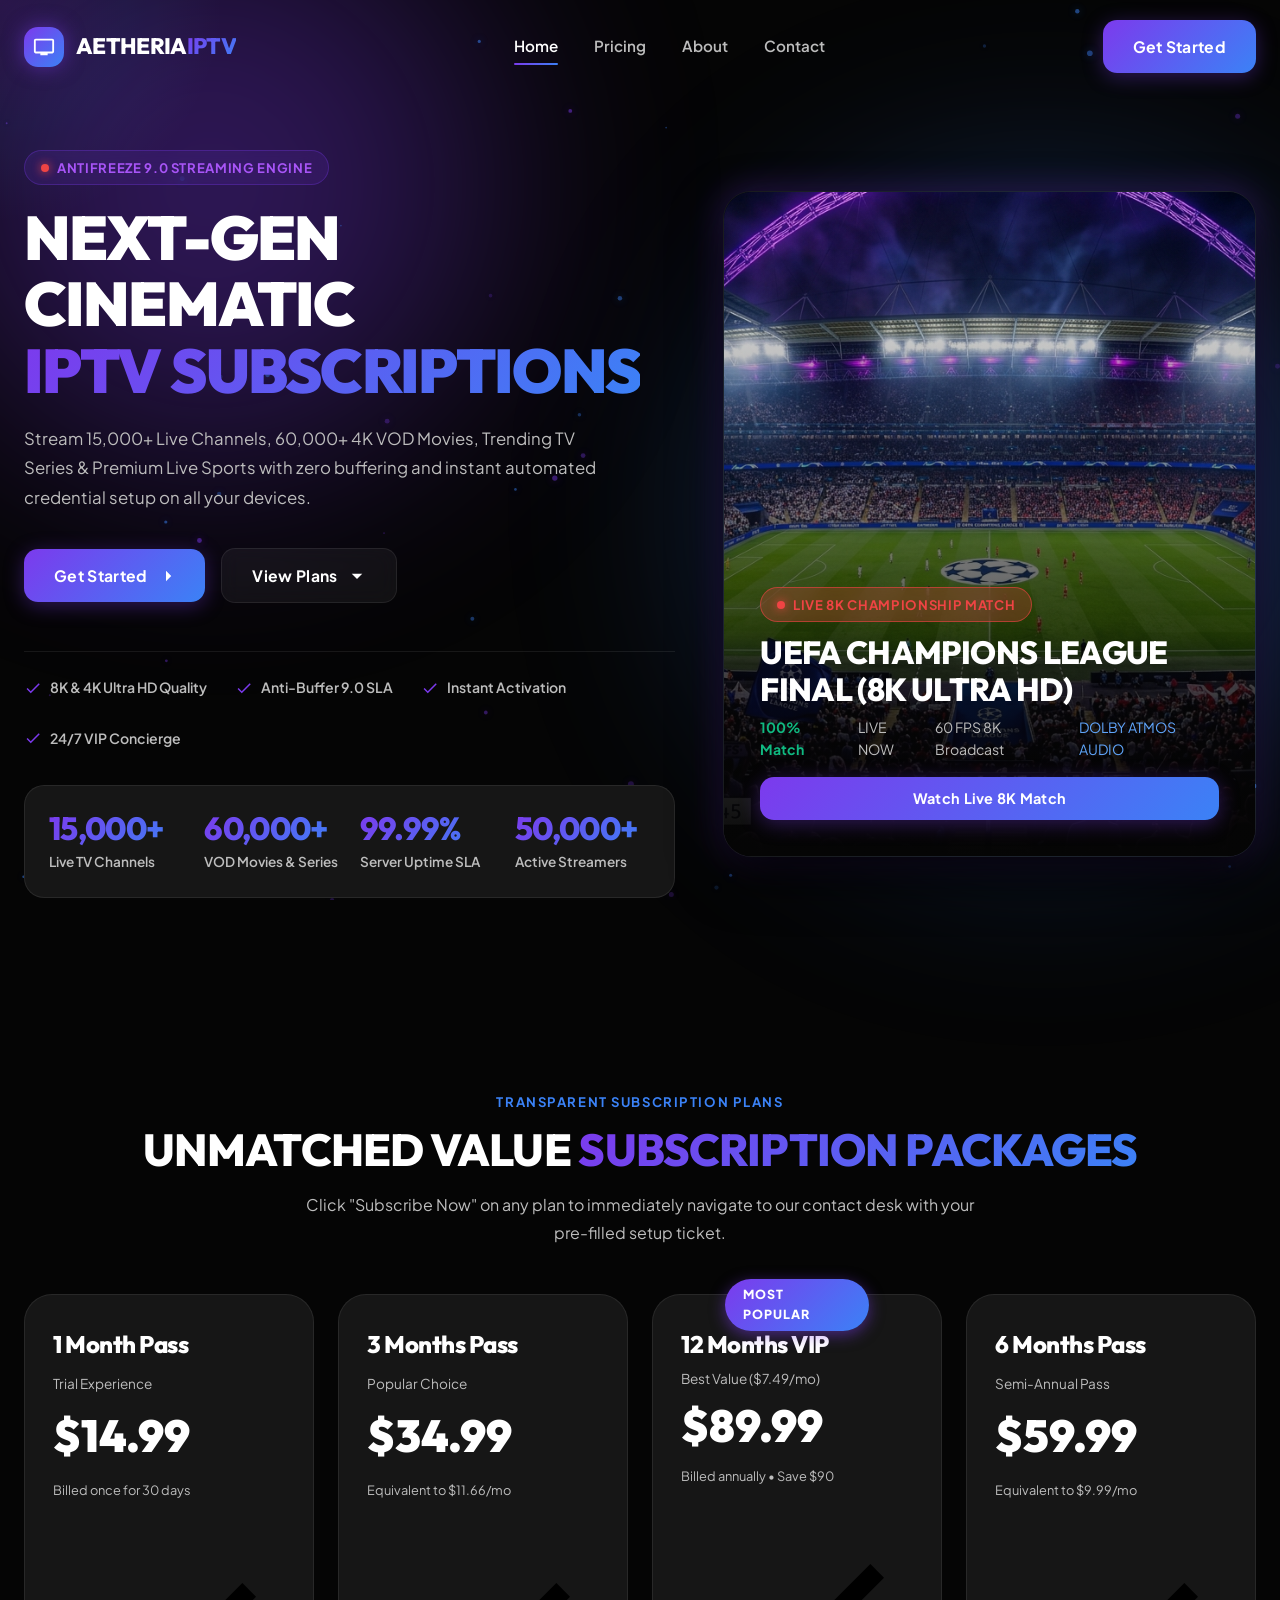
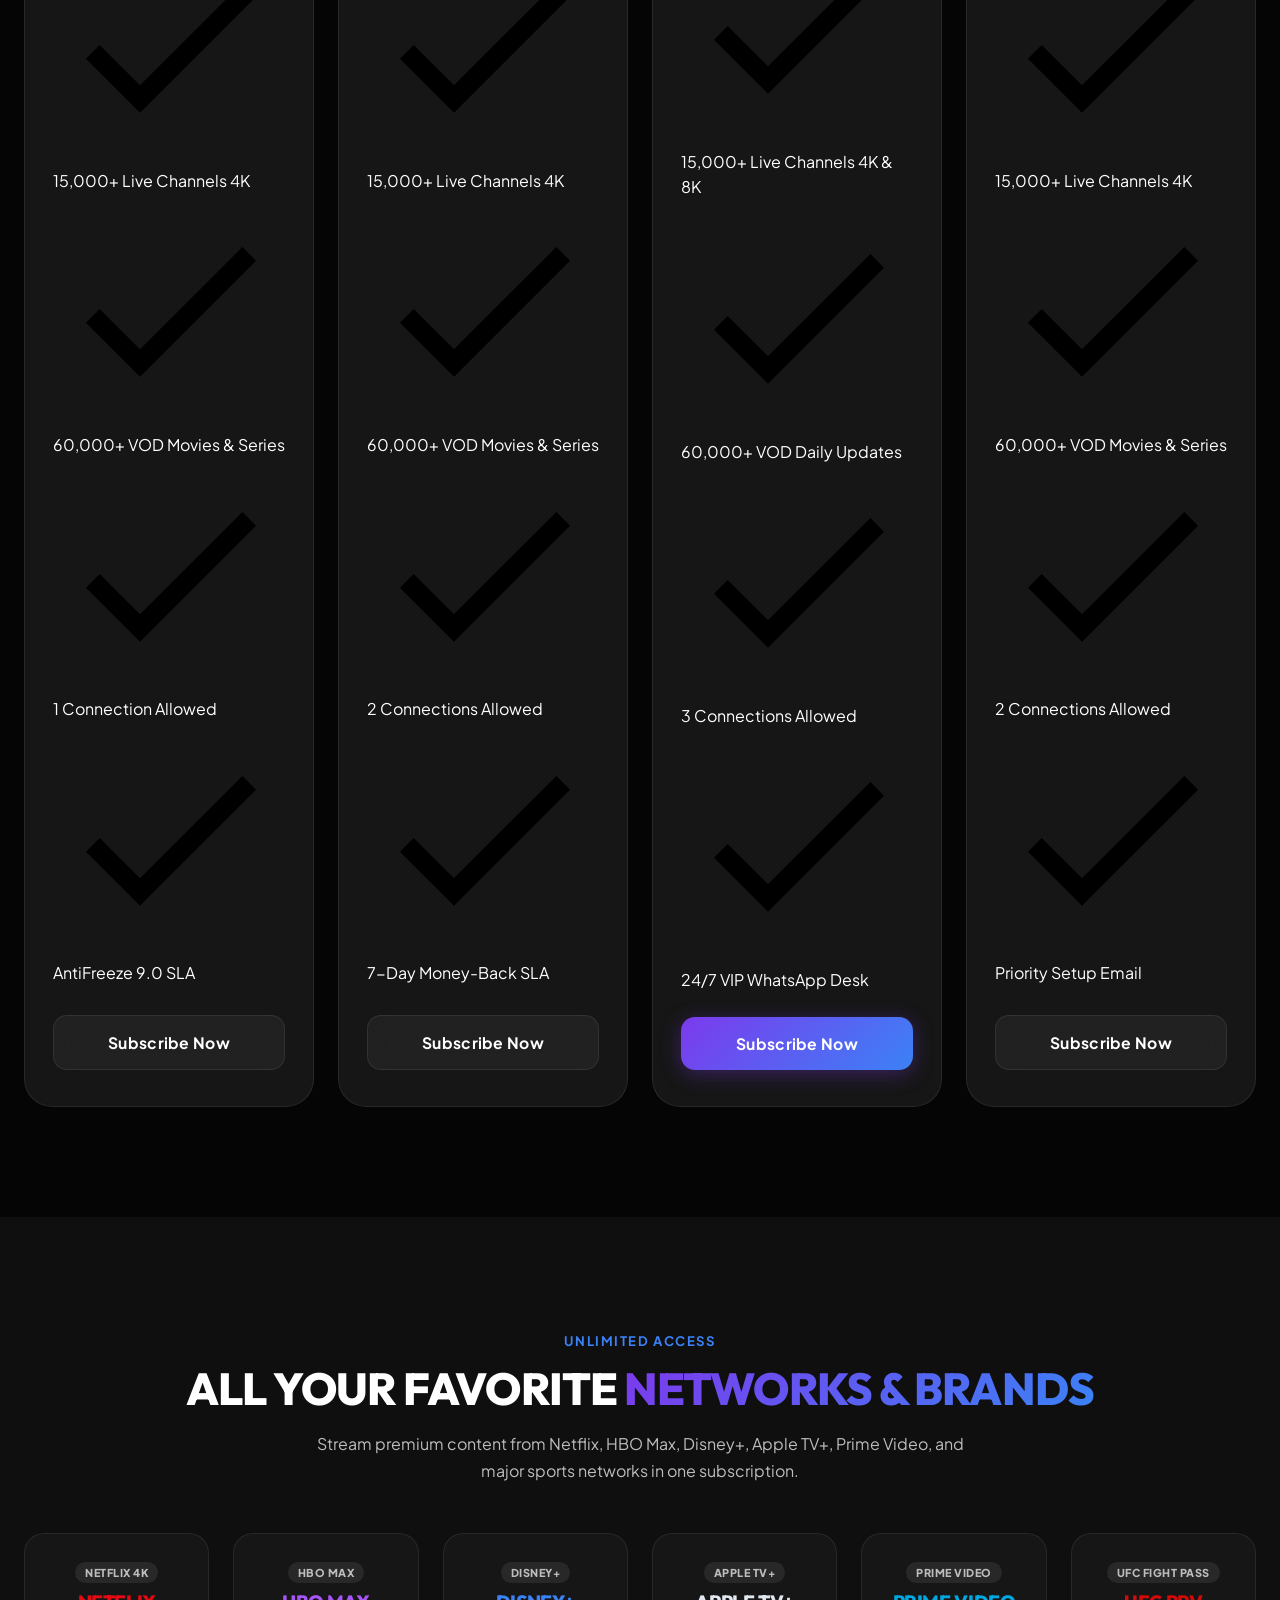
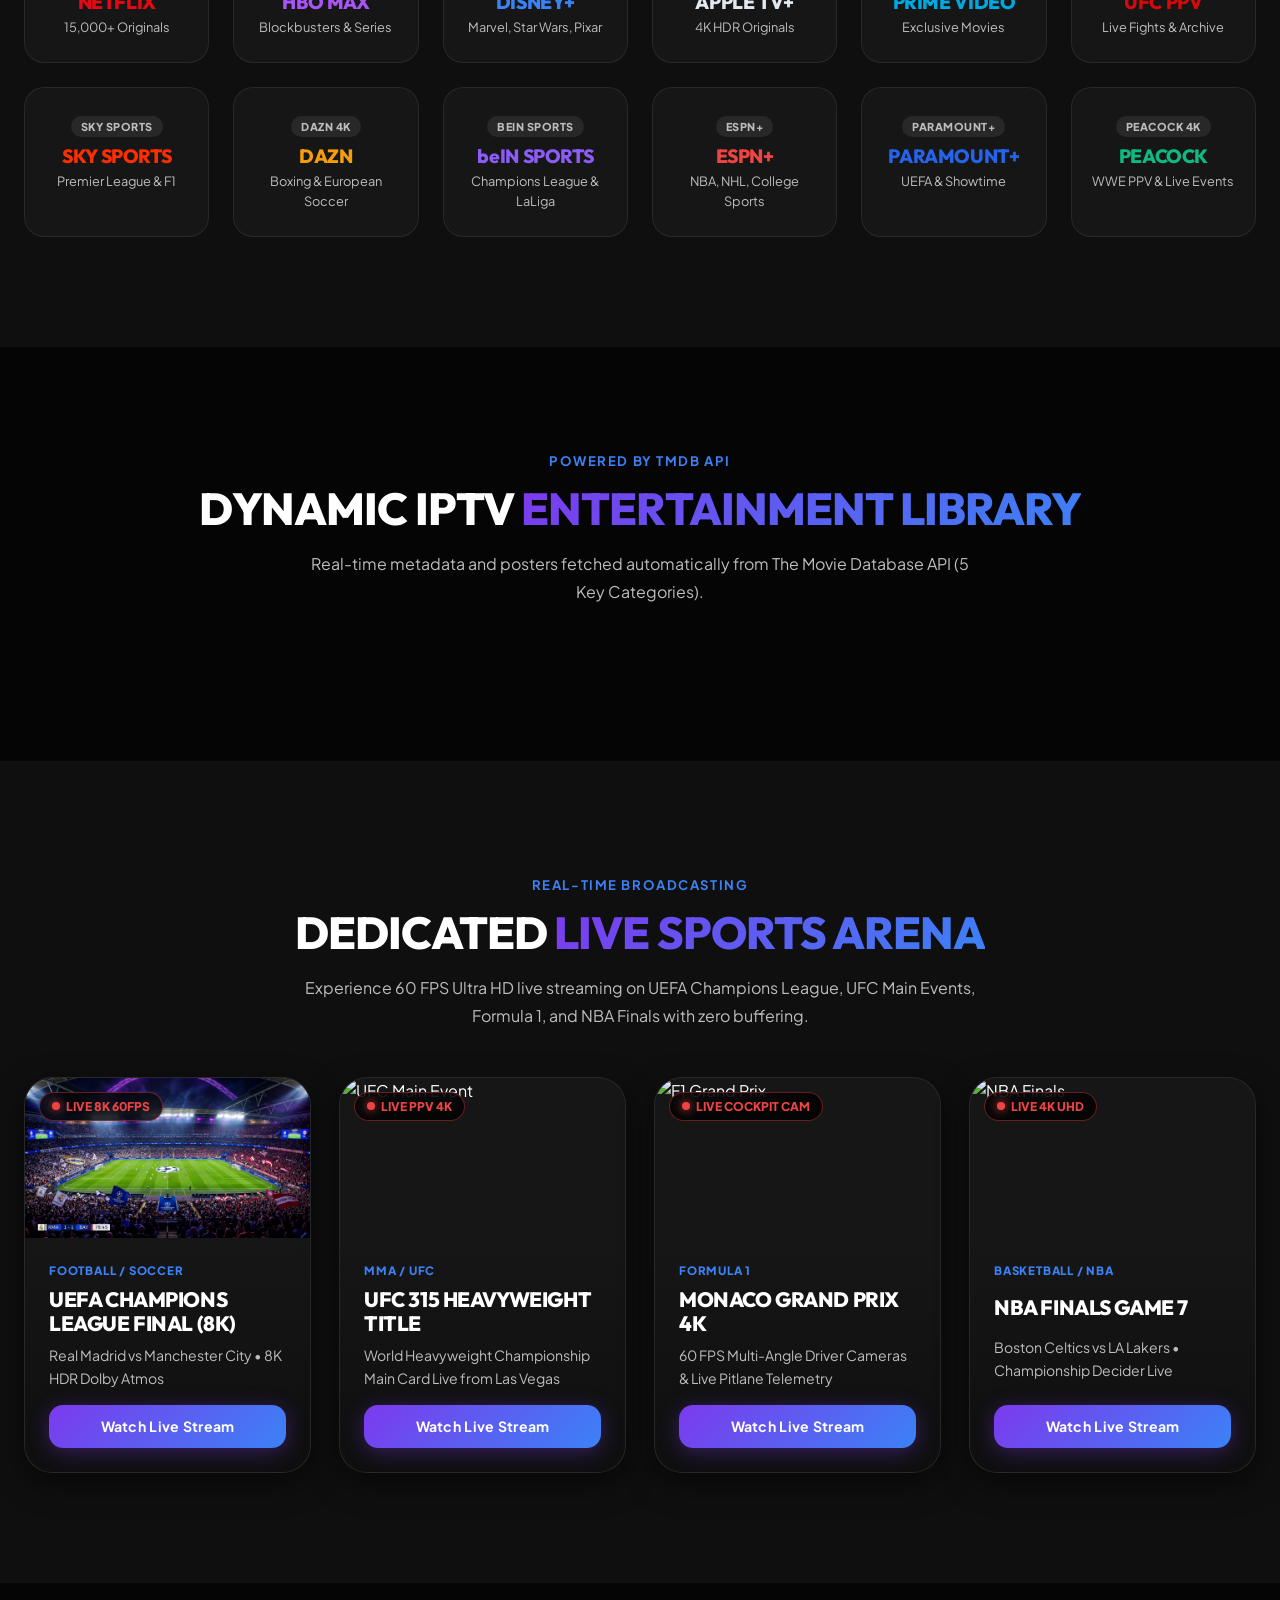
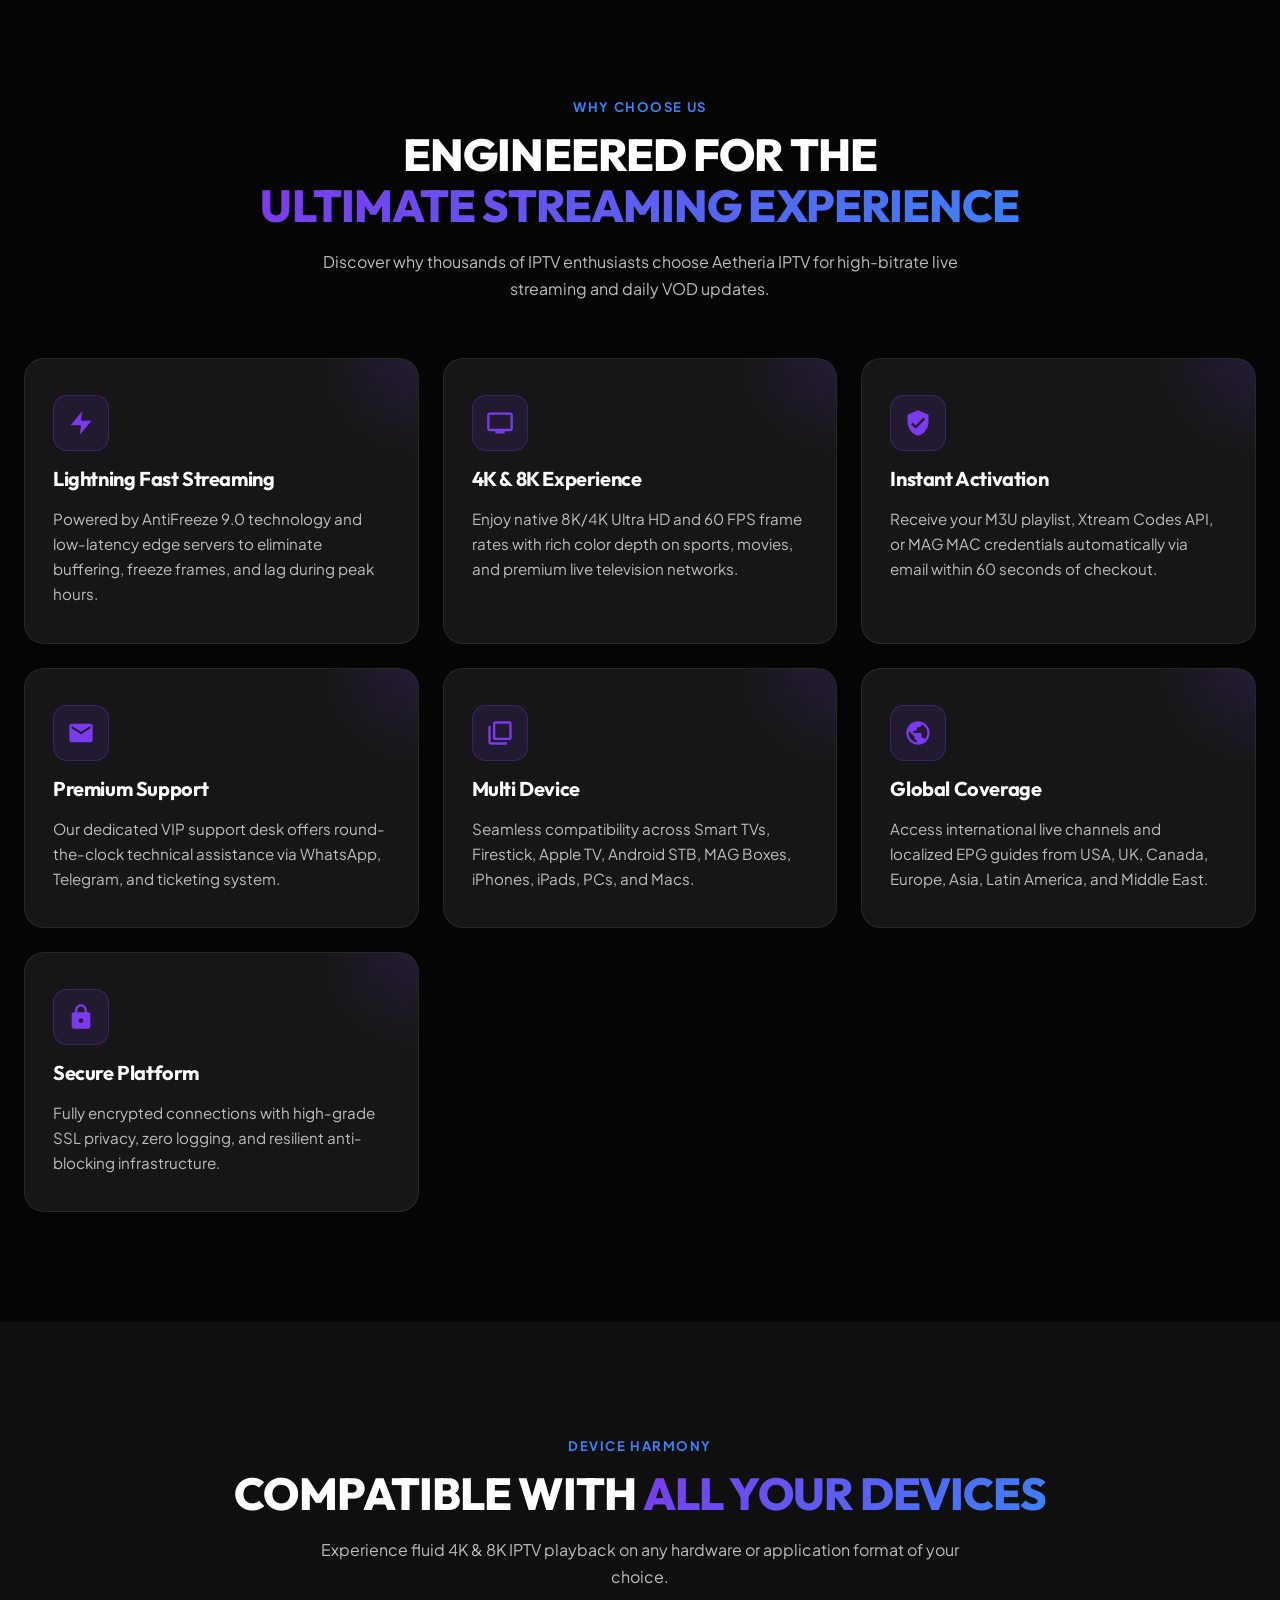
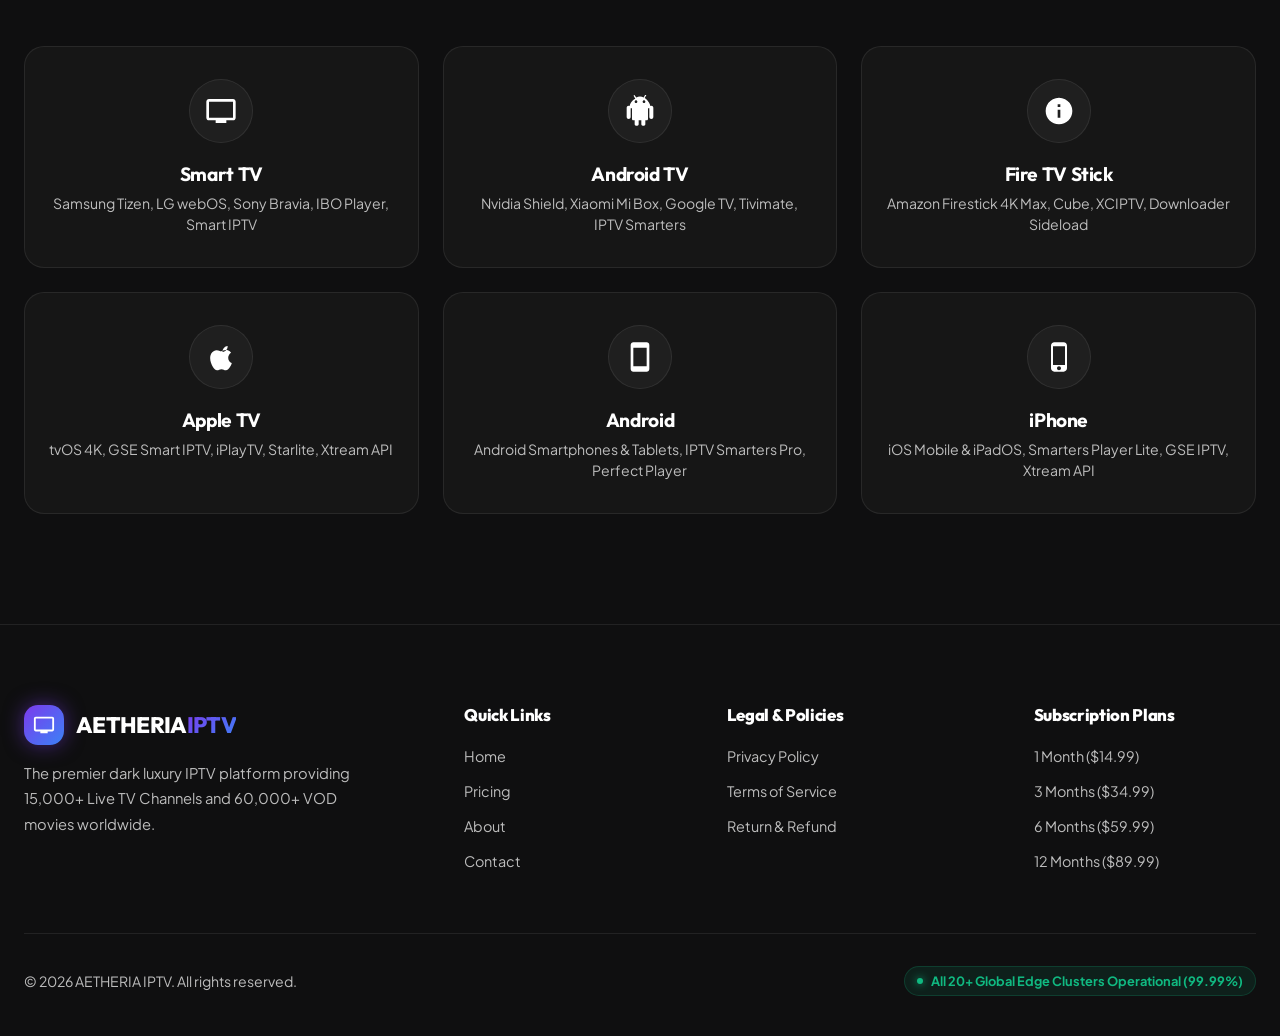
==== commit 5a6b5ffe: "Production fix: deployment asset paths for index.html" ====
--- a/index.html
+++ b/index.html
@@ -185,6 +185,98 @@
       </div>
     </section>
 
+    <!-- TRANSPARENT SUBSCRIPTION PLANS SECTION -->
+    <section class="section" id="plans">
+      <div class="container">
+        <div class="text-center reveal">
+          <div class="section-tag">TRANSPARENT SUBSCRIPTION PLANS</div>
+          <h2 class="section-title">UNMATCHED VALUE <span class="gradient-text">SUBSCRIPTION PACKAGES</span></h2>
+          <p class="section-subtitle">Click "Subscribe Now" on any plan to immediately navigate to our contact desk with your pre-filled setup ticket.</p>
+        </div>
+
+        <div class="pricing-grid reveal" style="margin-top: 48px;">
+          
+          <!-- Plan 1: 1 Month -->
+          <div class="pricing-card">
+            <h3 class="plan-name">1 Month Pass</h3>
+            <p style="color: var(--text-muted); font-size: 0.85rem; margin-top: 4px;">Trial Experience</p>
+            <div class="plan-price">$14.99</div>
+            <p style="color: var(--text-muted); font-size: 0.8rem; margin-top: 4px;">Billed once for 30 days</p>
+
+            <div style="margin: 24px 0;">
+              <ul class="pricing-features">
+                <li><svg viewBox="0 0 24 24"><path d="M9 16.17L4.83 12l-1.42 1.41L9 19 21 7l-1.41-1.41z"/></svg> 15,000+ Live Channels 4K</li>
+                <li><svg viewBox="0 0 24 24"><path d="M9 16.17L4.83 12l-1.42 1.41L9 19 21 7l-1.41-1.41z"/></svg> 60,000+ VOD Movies & Series</li>
+                <li><svg viewBox="0 0 24 24"><path d="M9 16.17L4.83 12l-1.42 1.41L9 19 21 7l-1.41-1.41z"/></svg> 1 Connection Allowed</li>
+                <li><svg viewBox="0 0 24 24"><path d="M9 16.17L4.83 12l-1.42 1.41L9 19 21 7l-1.41-1.41z"/></svg> AntiFreeze 9.0 SLA</li>
+              </ul>
+            </div>
+
+            <a href="contact.html?plan=1-Month" class="btn btn-secondary" style="width: 100%;">Subscribe Now</a>
+          </div>
+
+          <!-- Plan 2: 3 Months -->
+          <div class="pricing-card">
+            <h3 class="plan-name">3 Months Pass</h3>
+            <p style="color: var(--text-muted); font-size: 0.85rem; margin-top: 4px;">Popular Choice</p>
+            <div class="plan-price">$34.99</div>
+            <p style="color: var(--text-muted); font-size: 0.8rem; margin-top: 4px;">Equivalent to $11.66/mo</p>
+
+            <div style="margin: 24px 0;">
+              <ul class="pricing-features">
+                <li><svg viewBox="0 0 24 24"><path d="M9 16.17L4.83 12l-1.42 1.41L9 19 21 7l-1.41-1.41z"/></svg> 15,000+ Live Channels 4K</li>
+                <li><svg viewBox="0 0 24 24"><path d="M9 16.17L4.83 12l-1.42 1.41L9 19 21 7l-1.41-1.41z"/></svg> 60,000+ VOD Movies & Series</li>
+                <li><svg viewBox="0 0 24 24"><path d="M9 16.17L4.83 12l-1.42 1.41L9 19 21 7l-1.41-1.41z"/></svg> 2 Connections Allowed</li>
+                <li><svg viewBox="0 0 24 24"><path d="M9 16.17L4.83 12l-1.42 1.41L9 19 21 7l-1.41-1.41z"/></svg> 7-Day Money-Back SLA</li>
+              </ul>
+            </div>
+
+            <a href="contact.html?plan=3-Months" class="btn btn-secondary" style="width: 100%;">Subscribe Now</a>
+          </div>
+
+          <!-- Plan 3: 12 Months VIP (FEATURED) -->
+          <div class="pricing-card popular">
+            <div class="popular-badge">MOST POPULAR</div>
+            <h3 class="plan-name">12 Months VIP</h3>
+            <p style="color: var(--text-muted); font-size: 0.85rem; margin-top: 4px;">Best Value ($7.49/mo)</p>
+            <div class="plan-price">$89.99</div>
+            <p style="color: var(--text-muted); font-size: 0.8rem; margin-top: 4px;">Billed annually • Save $90</p>
+
+            <div style="margin: 24px 0;">
+              <ul class="pricing-features">
+                <li><svg viewBox="0 0 24 24"><path d="M9 16.17L4.83 12l-1.42 1.41L9 19 21 7l-1.41-1.41z"/></svg> 15,000+ Live Channels 4K & 8K</li>
+                <li><svg viewBox="0 0 24 24"><path d="M9 16.17L4.83 12l-1.42 1.41L9 19 21 7l-1.41-1.41z"/></svg> 60,000+ VOD Daily Updates</li>
+                <li><svg viewBox="0 0 24 24"><path d="M9 16.17L4.83 12l-1.42 1.41L9 19 21 7l-1.41-1.41z"/></svg> 3 Connections Allowed</li>
+                <li><svg viewBox="0 0 24 24"><path d="M9 16.17L4.83 12l-1.42 1.41L9 19 21 7l-1.41-1.41z"/></svg> 24/7 VIP WhatsApp Desk</li>
+              </ul>
+            </div>
+
+            <a href="contact.html?plan=12-Months" class="btn btn-primary btn-glow" style="width: 100%;">Subscribe Now</a>
+          </div>
+
+          <!-- Plan 4: 6 Months -->
+          <div class="pricing-card">
+            <h3 class="plan-name">6 Months Pass</h3>
+            <p style="color: var(--text-muted); font-size: 0.85rem; margin-top: 4px;">Semi-Annual Pass</p>
+            <div class="plan-price">$59.99</div>
+            <p style="color: var(--text-muted); font-size: 0.8rem; margin-top: 4px;">Equivalent to $9.99/mo</p>
+
+            <div style="margin: 24px 0;">
+              <ul class="pricing-features">
+                <li><svg viewBox="0 0 24 24"><path d="M9 16.17L4.83 12l-1.42 1.41L9 19 21 7l-1.41-1.41z"/></svg> 15,000+ Live Channels 4K</li>
+                <li><svg viewBox="0 0 24 24"><path d="M9 16.17L4.83 12l-1.42 1.41L9 19 21 7l-1.41-1.41z"/></svg> 60,000+ VOD Movies & Series</li>
+                <li><svg viewBox="0 0 24 24"><path d="M9 16.17L4.83 12l-1.42 1.41L9 19 21 7l-1.41-1.41z"/></svg> 2 Connections Allowed</li>
+                <li><svg viewBox="0 0 24 24"><path d="M9 16.17L4.83 12l-1.42 1.41L9 19 21 7l-1.41-1.41z"/></svg> Priority Setup Email</li>
+              </ul>
+            </div>
+
+            <a href="contact.html?plan=6-Months" class="btn btn-secondary" style="width: 100%;">Subscribe Now</a>
+          </div>
+
+        </div>
+      </div>
+    </section>
+
     <!-- AVAILABLE CONTENT & PREMIUM NETWORKS -->
     <section class="section" style="background: var(--bg-secondary);">
       <div class="container">
--- a/assets/css/main.css
+++ b/assets/css/main.css
@@ -0,0 +1,1822 @@
+/* ==========================================================================
+   AETHERIA IPTV PRIME - ULTRA LUXURY IPTV SUBSCRIPTION PLATFORM
+   Cinematic Dark Theme Design System & Comprehensive Stylesheet
+   ========================================================================== */
+
+@import url('https://fonts.googleapis.com/css2?family=Plus+Jakarta+Sans:wght@300;400;500;600;700;800&family=Outfit:wght@300;400;500;600;700;800;900&display=swap');
+
+/* --- Root Variables & Tokens --- */
+:root {
+  /* Exact User Requested Color Palette */
+  --bg-primary: #050505;
+  --bg-secondary: #0F0F10;
+  --card-bg: #161616;
+  --card-hover: #1E1E20;
+  --accent-purple: #7C3AED;
+  --accent-blue: #3B82F6;
+  --text-white: #FFFFFF;
+  --text-muted: #BDBDBD;
+  
+  /* Legacy & Gradient Compatibility Tokens */
+  --bg-dark: #050505;
+  --glass-bg: rgba(22, 22, 22, 0.75);
+  --glass-border: rgba(255, 255, 255, 0.08);
+  --glass-border-hover: rgba(124, 58, 237, 0.5);
+  
+  --accent-glow: rgba(124, 58, 237, 0.4);
+  --accent-blue-glow: rgba(59, 130, 246, 0.4);
+  --accent-gradient: linear-gradient(135deg, #7C3AED 0%, #3B82F6 100%);
+  --accent-gradient-hover: linear-gradient(135deg, #6D28D9 0%, #2563EB 100%);
+  --accent-gradient-alt: linear-gradient(135deg, #3B82F6 0%, #7C3AED 100%);
+  
+  --live-red: #EF4444;
+  --green-success: #10B981;
+  
+  --radius-sm: 8px;
+  --radius-md: 14px;
+  --radius-lg: 20px;
+  --radius-xl: 28px;
+  --radius-full: 9999px;
+  
+  --shadow-sm: 0 4px 12px rgba(0, 0, 0, 0.6);
+  --shadow-md: 0 8px 30px rgba(0, 0, 0, 0.8);
+  --shadow-glow: 0 0 35px rgba(124, 58, 237, 0.35);
+  --shadow-glow-blue: 0 0 35px rgba(59, 130, 246, 0.35);
+  
+  --font-heading: 'Outfit', -apple-system, BlinkMacSystemFont, sans-serif;
+  --font-body: 'Plus Jakarta Sans', -apple-system, BlinkMacSystemFont, sans-serif;
+  
+  --transition-fast: all 0.2s cubic-bezier(0.4, 0, 0.2, 1);
+  --transition-normal: all 0.35s cubic-bezier(0.16, 1, 0.3, 1);
+  --transition-slow: all 0.6s cubic-bezier(0.16, 1, 0.3, 1);
+}
+
+/* --- Reset & Base Settings --- */
+*, *::before, *::after {
+  box-sizing: border-box;
+  margin: 0;
+  padding: 0;
+}
+
+html {
+  scroll-behavior: smooth;
+  font-size: 16px;
+  background-color: var(--bg-primary);
+  color: var(--text-white);
+  font-family: var(--font-body);
+  overflow-x: hidden;
+  -webkit-font-smoothing: antialiased;
+}
+
+body {
+  min-height: 100vh;
+  position: relative;
+  background-color: var(--bg-primary);
+  color: var(--text-white);
+  line-height: 1.6;
+  overflow-x: hidden;
+}
+
+/* Custom Scrollbar */
+::-webkit-scrollbar {
+  width: 8px;
+}
+::-webkit-scrollbar-track {
+  background: var(--bg-primary);
+}
+::-webkit-scrollbar-thumb {
+  background: #26262a;
+  border-radius: 4px;
+}
+::-webkit-scrollbar-thumb:hover {
+  background: var(--accent-purple);
+}
+
+/* Ambient Canvas & Floating Gradients */
+#ambient-canvas {
+  position: fixed;
+  top: 0;
+  left: 0;
+  width: 100vw;
+  height: 100vh;
+  pointer-events: none;
+  z-index: 0;
+  opacity: 0.8;
+}
+
+.ambient-blob {
+  position: fixed;
+  border-radius: 50%;
+  filter: blur(120px);
+  pointer-events: none;
+  z-index: 0;
+  opacity: 0.35;
+  animation: floatBlob 18s ease-in-out infinite alternate;
+}
+
+.ambient-blob-purple {
+  top: -10%;
+  left: -5%;
+  width: 550px;
+  height: 550px;
+  background: var(--accent-purple);
+}
+
+.ambient-blob-blue {
+  bottom: 10%;
+  right: -5%;
+  width: 600px;
+  height: 600px;
+  background: var(--accent-blue);
+  animation-delay: -7s;
+}
+
+@keyframes floatBlob {
+  0% { transform: translate(0, 0) scale(1); }
+  50% { transform: translate(60px, 40px) scale(1.1); }
+  100% { transform: translate(-30px, 80px) scale(0.95); }
+}
+
+/* Cursor Radial Light */
+.cursor-glow {
+  position: fixed;
+  width: 450px;
+  height: 450px;
+  border-radius: 50%;
+  background: radial-gradient(circle, rgba(124, 58, 237, 0.18) 0%, rgba(59, 130, 246, 0.08) 40%, transparent 70%);
+  pointer-events: none;
+  transform: translate(-50%, -50%);
+  z-index: 1;
+  transition: transform 0.06s ease-out;
+  mix-blend-mode: screen;
+}
+
+/* Global Page Transition Curtain */
+.page-transition-curtain {
+  position: fixed;
+  inset: 0;
+  background: radial-gradient(circle at center, #0F0F10 0%, #050505 100%);
+  z-index: 99999;
+  pointer-events: none;
+  opacity: 0;
+  transition: opacity 0.4s cubic-bezier(0.16, 1, 0.3, 1);
+  display: flex;
+  align-items: center;
+  justify-content: center;
+}
+
+.page-transition-curtain.active {
+  opacity: 1;
+  pointer-events: all;
+}
+
+.curtain-loader {
+  width: 48px;
+  height: 48px;
+  border: 3px solid rgba(124, 58, 237, 0.2);
+  border-top-color: var(--accent-purple);
+  border-right-color: var(--accent-blue);
+  border-radius: 50%;
+  animation: spin 0.8s linear infinite;
+}
+
+@keyframes spin {
+  to { transform: rotate(360deg); }
+}
+
+/* Base Typography & Elements */
+a {
+  color: inherit;
+  text-decoration: none;
+  transition: var(--transition-fast);
+}
+
+button, input, select, textarea {
+  font-family: inherit;
+  font-size: inherit;
+  outline: none;
+  border: none;
+}
+
+ul, ol { list-style: none; }
+img, video { max-width: 100%; display: block; object-fit: cover; }
+
+h1, h2, h3, h4, h5, h6 {
+  font-family: var(--font-heading);
+  font-weight: 700;
+  line-height: 1.15;
+  letter-spacing: -0.02em;
+}
+
+/* Containers & Section Layouts */
+.container {
+  width: 100%;
+  max-width: 1320px;
+  margin: 0 auto;
+  padding: 0 24px;
+  position: relative;
+  z-index: 2;
+}
+
+.section {
+  padding: 110px 0;
+  position: relative;
+  z-index: 2;
+}
+
+.text-center { text-align: center; }
+
+.gradient-text {
+  background: var(--accent-gradient);
+  -webkit-background-clip: text;
+  -webkit-text-fill-color: transparent;
+  display: inline-block;
+}
+
+.gradient-text-alt {
+  background: var(--accent-gradient-alt);
+  -webkit-background-clip: text;
+  -webkit-text-fill-color: transparent;
+  display: inline-block;
+}
+
+.section-tag {
+  display: inline-flex;
+  align-items: center;
+  gap: 8px;
+  font-size: 0.82rem;
+  font-weight: 700;
+  text-transform: uppercase;
+  letter-spacing: 0.12em;
+  color: var(--accent-blue);
+  margin-bottom: 12px;
+}
+
+.section-title {
+  font-size: clamp(2rem, 3.5vw, 3.2rem);
+  font-weight: 800;
+  color: var(--text-white);
+  margin-bottom: 16px;
+}
+
+.section-subtitle {
+  font-size: clamp(1rem, 1.2vw, 1.15rem);
+  color: var(--text-muted);
+  max-width: 680px;
+  margin: 0 auto;
+  line-height: 1.7;
+}
+
+.badge-pill {
+  display: inline-flex;
+  align-items: center;
+  gap: 8px;
+  padding: 6px 16px;
+  border-radius: var(--radius-full);
+  background: rgba(124, 58, 237, 0.12);
+  border: 1px solid rgba(124, 58, 237, 0.3);
+  font-size: 0.82rem;
+  font-weight: 700;
+  color: #A855F7;
+  letter-spacing: 0.05em;
+  text-transform: uppercase;
+  backdrop-filter: blur(10px);
+}
+
+.badge-pill-blue {
+  background: rgba(59, 130, 246, 0.12);
+  border-color: rgba(59, 130, 246, 0.3);
+  color: #60A5FA;
+}
+
+.live-dot {
+  width: 8px;
+  height: 8px;
+  border-radius: 50%;
+  background-color: var(--live-red);
+  box-shadow: 0 0 10px var(--live-red);
+  animation: pulseDot 1.5s infinite;
+}
+
+@keyframes pulseDot {
+  0%, 100% { transform: scale(1); opacity: 1; }
+  50% { transform: scale(1.3); opacity: 0.6; }
+}
+
+/* Glassmorphism Cards & Panels */
+.glass-panel, .glass-card {
+  background: var(--card-bg);
+  border: 1px solid var(--glass-border);
+  border-radius: var(--radius-lg);
+  backdrop-filter: blur(16px);
+  -webkit-backdrop-filter: blur(16px);
+  position: relative;
+  overflow: hidden;
+  transition: var(--transition-normal);
+}
+
+.glass-card::before {
+  content: '';
+  position: absolute;
+  top: 0;
+  left: -100%;
+  width: 100%;
+  height: 100%;
+  background: linear-gradient(90deg, transparent, rgba(255, 255, 255, 0.04), transparent);
+  transition: left 0.75s ease;
+  pointer-events: none;
+}
+
+.glass-card:hover::before {
+  left: 100%;
+}
+
+.glass-card:hover {
+  border-color: var(--glass-border-hover);
+  transform: translateY(-4px);
+  box-shadow: var(--shadow-glow);
+}
+
+/* Buttons */
+.btn {
+  display: inline-flex;
+  align-items: center;
+  justify-content: center;
+  gap: 10px;
+  padding: 14px 30px;
+  border-radius: var(--radius-md);
+  font-weight: 700;
+  font-size: 0.98rem;
+  letter-spacing: 0.02em;
+  cursor: pointer;
+  transition: var(--transition-normal);
+  position: relative;
+  overflow: hidden;
+  user-select: none;
+}
+
+.btn-primary {
+  background: var(--accent-gradient);
+  color: var(--text-white);
+  box-shadow: 0 4px 20px rgba(124, 58, 237, 0.35);
+}
+
+.btn-primary:hover {
+  background: var(--accent-gradient-hover);
+  transform: translateY(-2px);
+  box-shadow: 0 8px 30px rgba(124, 58, 237, 0.6);
+}
+
+.btn-secondary {
+  background: rgba(255, 255, 255, 0.05);
+  color: var(--text-white);
+  border: 1px solid var(--glass-border);
+  backdrop-filter: blur(10px);
+}
+
+.btn-secondary:hover {
+  background: rgba(255, 255, 255, 0.1);
+  border-color: rgba(255, 255, 255, 0.2);
+  transform: translateY(-2px);
+}
+
+.btn-glow::after {
+  content: '';
+  position: absolute;
+  inset: 0;
+  border-radius: inherit;
+  background: radial-gradient(circle at center, rgba(255,255,255,0.3) 0%, transparent 70%);
+  opacity: 0;
+  transition: opacity 0.3s;
+}
+
+.btn-glow:hover::after {
+  opacity: 1;
+}
+
+/* Header & Sticky Navigation */
+.header {
+  position: fixed;
+  top: 0;
+  left: 0;
+  width: 100%;
+  z-index: 1000;
+  padding: 20px 0;
+  transition: var(--transition-normal);
+}
+
+.header.scrolled {
+  padding: 12px 0;
+  background: rgba(5, 5, 5, 0.85);
+  backdrop-filter: blur(20px);
+  -webkit-backdrop-filter: blur(20px);
+  border-bottom: 1px solid var(--glass-border);
+  box-shadow: 0 10px 30px rgba(0, 0, 0, 0.8);
+}
+
+.nav-wrapper {
+  display: flex;
+  align-items: center;
+  justify-content: space-between;
+}
+
+.logo {
+  display: flex;
+  align-items: center;
+  gap: 12px;
+  font-family: var(--font-heading);
+  font-size: 1.4rem;
+  font-weight: 800;
+  letter-spacing: -0.03em;
+  color: var(--text-white);
+}
+
+.logo-mark {
+  width: 40px;
+  height: 40px;
+  border-radius: var(--radius-md);
+  background: var(--accent-gradient);
+  display: flex;
+  align-items: center;
+  justify-content: center;
+  box-shadow: 0 0 20px rgba(124, 58, 237, 0.5);
+}
+
+.logo-mark svg {
+  width: 22px;
+  height: 22px;
+  fill: #FFFFFF;
+}
+
+.nav-links {
+  display: flex;
+  align-items: center;
+  gap: 36px;
+}
+
+.nav-link {
+  font-size: 0.95rem;
+  font-weight: 600;
+  color: var(--text-muted);
+  position: relative;
+  padding: 6px 0;
+}
+
+.nav-link:hover, .nav-link.active {
+  color: var(--text-white);
+}
+
+.nav-link::after {
+  content: '';
+  position: absolute;
+  bottom: 0;
+  left: 0;
+  width: 0%;
+  height: 2px;
+  background: var(--accent-gradient);
+  border-radius: 2px;
+  transition: var(--transition-normal);
+}
+
+.nav-link:hover::after, .nav-link.active::after {
+  width: 100%;
+}
+
+.nav-actions {
+  display: flex;
+  align-items: center;
+  gap: 16px;
+}
+
+.mobile-toggle {
+  display: none;
+  background: transparent;
+  color: var(--text-white);
+  cursor: pointer;
+}
+
+/* Mobile Overlay & Drawer */
+.mobile-overlay {
+  position: fixed;
+  inset: 0;
+  background: rgba(0, 0, 0, 0.8);
+  backdrop-filter: blur(10px);
+  z-index: 1050;
+  opacity: 0;
+  pointer-events: none;
+  transition: var(--transition-normal);
+}
+
+.mobile-overlay.active {
+  opacity: 1;
+  pointer-events: all;
+}
+
+.mobile-menu {
+  position: fixed;
+  top: 0;
+  right: -320px;
+  width: 300px;
+  height: 100vh;
+  background: var(--bg-secondary);
+  border-left: 1px solid var(--glass-border);
+  z-index: 1100;
+  padding: 80px 32px 32px;
+  display: flex;
+  flex-direction: column;
+  gap: 24px;
+  transition: var(--transition-normal);
+}
+
+.mobile-menu.open {
+  right: 0;
+}
+
+/* HERO SECTION */
+.hero {
+  min-height: 100vh;
+  padding-top: 150px;
+  padding-bottom: 80px;
+  display: flex;
+  align-items: center;
+  position: relative;
+}
+
+.hero-grid {
+  display: grid;
+  grid-template-columns: 1.1fr 0.9fr;
+  gap: 48px;
+  align-items: center;
+}
+
+.hero-title {
+  font-size: clamp(2.6rem, 4.8vw, 4.4rem);
+  font-weight: 900;
+  line-height: 1.08;
+  letter-spacing: -0.03em;
+  margin: 20px 0;
+}
+
+.hero-subtitle {
+  font-size: clamp(1.05rem, 1.3vw, 1.25rem);
+  color: var(--text-muted);
+  line-height: 1.75;
+  margin-bottom: 36px;
+  max-width: 600px;
+}
+
+.hero-cta-group {
+  display: flex;
+  align-items: center;
+  gap: 16px;
+  flex-wrap: wrap;
+  margin-bottom: 48px;
+}
+
+/* Trust Badges Bar */
+.trust-badges-bar {
+  display: flex;
+  align-items: center;
+  gap: 28px;
+  flex-wrap: wrap;
+  padding-top: 24px;
+  border-top: 1px solid rgba(255, 255, 255, 0.08);
+  margin-bottom: 36px;
+}
+
+.trust-badge-item {
+  display: flex;
+  align-items: center;
+  gap: 8px;
+  font-size: 0.88rem;
+  font-weight: 600;
+  color: var(--text-muted);
+}
+
+.trust-badge-item svg {
+  color: var(--accent-purple);
+}
+
+/* Hero Animated Stats Counters */
+.hero-stats {
+  display: grid;
+  grid-template-columns: repeat(4, 1fr);
+  gap: 20px;
+  padding: 24px;
+  background: var(--card-bg);
+  border: 1px solid var(--glass-border);
+  border-radius: var(--radius-lg);
+  backdrop-filter: blur(20px);
+}
+
+.stat-item h3 {
+  font-size: clamp(1.8rem, 2.5vw, 2.4rem);
+  font-weight: 800;
+  background: var(--accent-gradient);
+  -webkit-background-clip: text;
+  -webkit-text-fill-color: transparent;
+  margin-bottom: 4px;
+}
+
+.stat-item p {
+  font-size: 0.85rem;
+  color: var(--text-muted);
+  font-weight: 600;
+}
+
+/* Hero Card Spotlight */
+.hero-spotlight {
+  position: relative;
+}
+
+.spotlight-card {
+  width: 100%;
+  aspect-ratio: 4/5;
+  border-radius: var(--radius-xl);
+  overflow: hidden;
+  border: 1px solid var(--glass-border);
+  box-shadow: 0 20px 50px rgba(0, 0, 0, 0.9), var(--shadow-glow);
+  position: relative;
+}
+
+.spotlight-slide {
+  position: absolute;
+  inset: 0;
+  opacity: 0;
+  transition: opacity 1s ease-in-out;
+}
+
+.spotlight-slide.active {
+  opacity: 1;
+}
+
+.spotlight-img {
+  width: 100%;
+  height: 100%;
+  object-fit: cover;
+}
+
+.spotlight-overlay {
+  position: absolute;
+  inset: 0;
+  background: linear-gradient(0deg, #050505 0%, rgba(5, 5, 5, 0.4) 60%, transparent 100%);
+  padding: 36px;
+  display: flex;
+  flex-direction: column;
+  justify-content: flex-end;
+}
+
+.spotlight-title {
+  font-size: 2rem;
+  font-weight: 800;
+  margin-bottom: 8px;
+}
+
+.spotlight-meta {
+  display: flex;
+  align-items: center;
+  gap: 12px;
+  font-size: 0.88rem;
+  color: var(--text-muted);
+  margin-bottom: 16px;
+}
+
+/* WHY CHOOSE US - 7 LUXURY ICON CARDS GRID */
+.why-grid {
+  display: grid;
+  grid-template-columns: repeat(auto-fit, minmax(320px, 1fr));
+  gap: 24px;
+  margin-top: 56px;
+}
+
+.why-card {
+  background: var(--card-bg);
+  border: 1px solid var(--glass-border);
+  border-radius: var(--radius-lg);
+  padding: 36px 28px;
+  position: relative;
+  overflow: hidden;
+  transition: var(--transition-normal);
+  display: flex;
+  flex-direction: column;
+  gap: 16px;
+}
+
+.why-card::after {
+  content: '';
+  position: absolute;
+  top: 0;
+  right: 0;
+  width: 100px;
+  height: 100px;
+  background: radial-gradient(circle at top right, rgba(124, 58, 237, 0.15), transparent 70%);
+  pointer-events: none;
+}
+
+.why-card:hover {
+  background: var(--card-hover);
+  border-color: var(--glass-border-hover);
+  transform: translateY(-6px);
+  box-shadow: var(--shadow-glow);
+}
+
+.why-icon-box {
+  width: 56px;
+  height: 56px;
+  border-radius: var(--radius-md);
+  background: rgba(124, 58, 237, 0.12);
+  border: 1px solid rgba(124, 58, 237, 0.3);
+  display: flex;
+  align-items: center;
+  justify-content: center;
+  color: var(--accent-purple);
+  transition: var(--transition-normal);
+}
+
+.why-card:hover .why-icon-box {
+  background: var(--accent-gradient);
+  color: var(--text-white);
+  box-shadow: 0 0 20px rgba(124, 58, 237, 0.6);
+}
+
+.why-icon-box svg {
+  width: 28px;
+  height: 28px;
+  fill: currentColor;
+}
+
+.why-title {
+  font-size: 1.25rem;
+  font-weight: 700;
+  color: var(--text-white);
+}
+
+.why-desc {
+  font-size: 0.95rem;
+  color: var(--text-muted);
+  line-height: 1.65;
+}
+
+/* SUPPORTED DEVICES - 9 BEAUTIFUL CARDS GRID */
+.devices-grid {
+  display: grid;
+  grid-template-columns: repeat(3, 1fr);
+  gap: 24px;
+  margin-top: 56px;
+}
+
+.device-card-item {
+  background: var(--card-bg);
+  border: 1px solid var(--glass-border);
+  border-radius: var(--radius-lg);
+  padding: 32px 24px;
+  text-align: center;
+  position: relative;
+  overflow: hidden;
+  transition: var(--transition-normal);
+  cursor: pointer;
+  transform-style: preserve-3d;
+  perspective: 1000px;
+}
+
+.device-card-item::before {
+  content: '';
+  position: absolute;
+  inset: 0;
+  background: radial-gradient(circle at center, rgba(59, 130, 246, 0.12) 0%, transparent 70%);
+  opacity: 0;
+  transition: opacity 0.3s;
+}
+
+.device-card-item:hover::before {
+  opacity: 1;
+}
+
+.device-card-item:hover {
+  border-color: rgba(59, 130, 246, 0.5);
+  transform: translateY(-8px) scale(1.02);
+  box-shadow: var(--shadow-glow-blue);
+}
+
+.device-icon-wrapper {
+  width: 64px;
+  height: 64px;
+  margin: 0 auto 20px;
+  border-radius: 50%;
+  background: rgba(255, 255, 255, 0.04);
+  border: 1px solid var(--glass-border);
+  display: flex;
+  align-items: center;
+  justify-content: center;
+  color: var(--text-white);
+  transition: var(--transition-normal);
+}
+
+.device-card-item:hover .device-icon-wrapper {
+  background: var(--accent-gradient-alt);
+  color: #FFFFFF;
+  box-shadow: 0 0 25px rgba(59, 130, 246, 0.6);
+}
+
+.device-icon-wrapper svg {
+  width: 32px;
+  height: 32px;
+  fill: currentColor;
+}
+
+.device-card-name {
+  font-size: 1.2rem;
+  font-weight: 700;
+  margin-bottom: 8px;
+  color: var(--text-white);
+}
+
+.device-card-apps {
+  font-size: 0.88rem;
+  color: var(--text-muted);
+  line-height: 1.5;
+}
+
+/* MARQUEE SHOWCASE (100+ CARDS) */
+.showcase-section {
+  padding: 100px 0;
+  overflow: hidden;
+  position: relative;
+}
+
+.marquee-container {
+  display: flex;
+  flex-direction: column;
+  gap: 20px;
+  margin-top: 48px;
+}
+
+.marquee-row {
+  display: flex;
+  overflow: hidden;
+  user-select: none;
+  mask-image: linear-gradient(to right, transparent, black 10%, black 90%, transparent);
+}
+
+.marquee-track {
+  display: flex;
+  gap: 20px;
+  animation: marqueeScroll 45s linear infinite;
+  will-change: transform;
+}
+
+.marquee-track:hover {
+  animation-play-state: paused;
+}
+
+.track-row-2, .track-row-4 {
+  animation-direction: reverse;
+}
+
+@keyframes marqueeScroll {
+  0% { transform: translateX(0); }
+  100% { transform: translateX(-50%); }
+}
+
+.artwork-card {
+  width: 200px;
+  flex-shrink: 0;
+  border-radius: var(--radius-md);
+  overflow: hidden;
+  background: var(--card-bg);
+  border: 1px solid var(--glass-border);
+  cursor: pointer;
+  transition: var(--transition-normal);
+}
+
+.artwork-card:hover {
+  transform: scale(1.06) translateY(-4px);
+  border-color: var(--accent-purple);
+  box-shadow: var(--shadow-glow);
+  z-index: 10;
+}
+
+.artwork-canvas-wrapper {
+  position: relative;
+  aspect-ratio: 2/3;
+  overflow: hidden;
+}
+
+.artwork-img {
+  width: 100%;
+  height: 100%;
+  object-fit: cover;
+  transition: transform 0.5s ease;
+}
+
+.artwork-card:hover .artwork-img {
+  transform: scale(1.1);
+}
+
+.artwork-top-badges {
+  position: absolute;
+  top: 10px;
+  left: 10px;
+  right: 10px;
+  display: flex;
+  justify-content: space-between;
+  z-index: 2;
+}
+
+.quality-badge {
+  padding: 3px 8px;
+  border-radius: 4px;
+  background: rgba(124, 58, 237, 0.85);
+  font-size: 0.7rem;
+  font-weight: 800;
+  color: #FFF;
+}
+
+.year-tag {
+  padding: 3px 6px;
+  border-radius: 4px;
+  background: rgba(0, 0, 0, 0.65);
+  font-size: 0.7rem;
+  color: var(--text-muted);
+}
+
+.artwork-info-overlay {
+  position: absolute;
+  inset: 0;
+  background: linear-gradient(0deg, rgba(5, 5, 5, 0.95) 0%, rgba(5, 5, 5, 0.4) 60%, transparent 100%);
+  padding: 14px;
+  display: flex;
+  flex-direction: column;
+  justify-content: flex-end;
+  opacity: 0.9;
+  transition: opacity 0.3s;
+}
+
+.artwork-genre-badge {
+  font-size: 0.68rem;
+  font-weight: 700;
+  color: var(--accent-blue);
+  text-transform: uppercase;
+}
+
+.artwork-card-title {
+  font-size: 0.92rem;
+  font-weight: 700;
+  white-space: nowrap;
+  overflow: hidden;
+  text-overflow: ellipsis;
+}
+
+.artwork-meta-row {
+  display: flex;
+  justify-content: space-between;
+  font-size: 0.75rem;
+  color: var(--text-muted);
+  margin-top: 4px;
+}
+
+.match-score {
+  color: var(--green-success);
+  font-weight: 700;
+}
+
+.play-btn-circle {
+  position: absolute;
+  top: 50%;
+  left: 50%;
+  transform: translate(-50%, -50%) scale(0.8);
+  width: 44px;
+  height: 44px;
+  border-radius: 50%;
+  background: var(--accent-gradient);
+  display: flex;
+  align-items: center;
+  justify-content: center;
+  opacity: 0;
+  transition: var(--transition-normal);
+  box-shadow: 0 0 20px rgba(124, 58, 237, 0.8);
+}
+
+.play-btn-circle svg {
+  width: 20px;
+  height: 20px;
+  fill: #FFF;
+  margin-left: 2px;
+}
+
+.artwork-card:hover .play-btn-circle {
+  opacity: 1;
+  transform: translate(-50%, -50%) scale(1);
+}
+
+/* PRICING CARDS & MATRIX */
+.pricing-grid {
+  display: grid;
+  grid-template-columns: repeat(4, 1fr);
+  gap: 24px;
+}
+
+.pricing-card {
+  background: var(--card-bg);
+  border: 1px solid var(--glass-border);
+  border-radius: var(--radius-xl);
+  padding: 36px 28px;
+  display: flex;
+  flex-direction: column;
+  justify-content: space-between;
+  position: relative;
+  transition: var(--transition-normal);
+}
+
+.pricing-card.recommended {
+  border-color: var(--accent-purple);
+  box-shadow: var(--shadow-glow);
+  background: linear-gradient(180deg, #1C1528 0%, var(--card-bg) 100%);
+  transform: scale(1.03);
+}
+
+.popular-badge {
+  position: absolute;
+  top: -16px;
+  left: 50%;
+  transform: translateX(-50%);
+  background: var(--accent-gradient);
+  color: #FFF;
+  padding: 6px 18px;
+  border-radius: var(--radius-full);
+  font-size: 0.78rem;
+  font-weight: 800;
+  letter-spacing: 0.08em;
+  text-transform: uppercase;
+  box-shadow: 0 4px 15px rgba(124, 58, 237, 0.5);
+}
+
+.pricing-card:hover {
+  border-color: var(--accent-purple);
+  transform: translateY(-6px);
+  box-shadow: var(--shadow-glow);
+}
+
+.pricing-card.recommended:hover {
+  transform: scale(1.03) translateY(-6px);
+}
+
+.plan-name {
+  font-size: 1.5rem;
+  font-weight: 800;
+  margin-bottom: 6px;
+}
+
+.plan-desc {
+  font-size: 0.88rem;
+  color: var(--text-muted);
+  margin-bottom: 24px;
+  min-height: 40px;
+}
+
+.plan-price-box {
+  display: flex;
+  align-items: baseline;
+  gap: 8px;
+  margin-bottom: 28px;
+  padding-bottom: 24px;
+  border-bottom: 1px solid var(--glass-border);
+}
+
+.plan-price {
+  font-size: 2.8rem;
+  font-weight: 900;
+  font-family: var(--font-heading);
+  color: var(--text-white);
+}
+
+.plan-period {
+  color: var(--text-muted);
+  font-size: 0.95rem;
+}
+
+.plan-features {
+  display: flex;
+  flex-direction: column;
+  gap: 14px;
+  margin-bottom: 32px;
+}
+
+.plan-feature-item {
+  display: flex;
+  align-items: center;
+  gap: 12px;
+  font-size: 0.92rem;
+  color: var(--text-white);
+}
+
+.check-icon {
+  color: var(--accent-purple);
+  flex-shrink: 0;
+}
+
+/* Pricing Matrix Table */
+.pricing-matrix-wrapper {
+  margin-top: 80px;
+  background: var(--card-bg);
+  border: 1px solid var(--glass-border);
+  border-radius: var(--radius-xl);
+  padding: 40px;
+  overflow-x: auto;
+}
+
+.matrix-table {
+  width: 100%;
+  border-collapse: collapse;
+  text-align: left;
+}
+
+.matrix-table th, .matrix-table td {
+  padding: 18px 24px;
+  border-bottom: 1px solid var(--glass-border);
+}
+
+.matrix-table th {
+  font-family: var(--font-heading);
+  font-size: 1.1rem;
+  font-weight: 800;
+}
+
+.matrix-table tr:last-child td {
+  border-bottom: none;
+}
+
+.matrix-check {
+  color: var(--green-success);
+  font-weight: 800;
+}
+
+/* ABOUT PAGE TIMELINE & PILLARS */
+.timeline {
+  position: relative;
+  max-width: 800px;
+  margin: 60px auto 0;
+}
+
+.timeline::before {
+  content: '';
+  position: absolute;
+  top: 0;
+  bottom: 0;
+  left: 50%;
+  width: 2px;
+  background: var(--accent-gradient);
+  transform: translateX(-50%);
+}
+
+.timeline-item {
+  position: relative;
+  width: 50%;
+  padding: 24px 40px;
+  box-sizing: border-border;
+}
+
+.timeline-item:nth-child(odd) {
+  left: 0;
+  text-align: right;
+}
+
+.timeline-item:nth-child(even) {
+  left: 50%;
+  text-align: left;
+}
+
+.timeline-dot {
+  position: absolute;
+  top: 32px;
+  width: 16px;
+  height: 16px;
+  border-radius: 50%;
+  background: var(--accent-purple);
+  box-shadow: 0 0 15px var(--accent-purple);
+  border: 3px solid var(--bg-primary);
+}
+
+.timeline-item:nth-child(odd) .timeline-dot {
+  right: -8px;
+}
+
+.timeline-item:nth-child(even) .timeline-dot {
+  left: -8px;
+}
+
+.timeline-year {
+  font-size: 0.88rem;
+  font-weight: 800;
+  color: var(--accent-blue);
+  letter-spacing: 0.08em;
+  margin-bottom: 6px;
+}
+
+.timeline-title {
+  font-size: 1.25rem;
+  font-weight: 700;
+  margin-bottom: 8px;
+}
+
+/* CONTACT PAGE */
+.contact-grid {
+  display: grid;
+  grid-template-columns: 1.2fr 0.8fr;
+  gap: 48px;
+  align-items: start;
+}
+
+.contact-form {
+  padding: 40px;
+}
+
+.form-group {
+  margin-bottom: 20px;
+}
+
+.form-label {
+  display: block;
+  font-size: 0.88rem;
+  font-weight: 700;
+  margin-bottom: 8px;
+  color: var(--text-white);
+}
+
+.form-input, .form-select, .form-textarea {
+  width: 100%;
+  padding: 14px 18px;
+  background: rgba(255, 255, 255, 0.04);
+  border: 1px solid var(--glass-border);
+  border-radius: var(--radius-md);
+  color: var(--text-white);
+  font-size: 0.95rem;
+  transition: var(--transition-normal);
+}
+
+.form-input:focus, .form-select:focus, .form-textarea:focus {
+  border-color: var(--accent-purple);
+  background: rgba(124, 58, 237, 0.05);
+  box-shadow: 0 0 15px rgba(124, 58, 237, 0.2);
+}
+
+/* FAQ ACCORDION */
+.faq-accordion {
+  max-width: 840px;
+  margin: 48px auto 0;
+  display: flex;
+  flex-direction: column;
+  gap: 16px;
+}
+
+.faq-item {
+  background: var(--card-bg);
+  border: 1px solid var(--glass-border);
+  border-radius: var(--radius-md);
+  overflow: hidden;
+  transition: var(--transition-normal);
+}
+
+.faq-header {
+  padding: 20px 24px;
+  display: flex;
+  align-items: center;
+  justify-content: space-between;
+  font-weight: 700;
+  font-size: 1.05rem;
+  cursor: pointer;
+  user-select: none;
+}
+
+.faq-icon {
+  transition: transform 0.3s ease;
+  color: var(--accent-purple);
+}
+
+.faq-body {
+  padding: 0 24px 20px;
+  color: var(--text-muted);
+  font-size: 0.95rem;
+  line-height: 1.7;
+  display: none;
+}
+
+.faq-item.active .faq-body {
+  display: block;
+}
+
+.faq-item.active .faq-icon {
+  transform: rotate(180deg);
+}
+
+/* TOAST NOTIFICATION */
+.toast-notification {
+  position: fixed;
+  bottom: 30px;
+  right: 30px;
+  padding: 16px 24px;
+  background: rgba(22, 22, 22, 0.95);
+  border: 1px solid var(--accent-purple);
+  border-radius: var(--radius-md);
+  backdrop-filter: blur(20px);
+  color: #FFF;
+  font-size: 0.92rem;
+  font-weight: 600;
+  display: flex;
+  align-items: center;
+  gap: 12px;
+  box-shadow: var(--shadow-glow);
+  z-index: 10000;
+  transform: translateY(100px);
+  opacity: 0;
+  transition: var(--transition-normal);
+}
+
+.toast-notification.show {
+  transform: translateY(0);
+  opacity: 1;
+}
+
+/* FOOTER */
+.footer {
+  background: var(--bg-secondary);
+  border-top: 1px solid var(--glass-border);
+  padding: 80px 0 40px;
+  position: relative;
+  z-index: 2;
+}
+
+.footer-grid {
+  display: grid;
+  grid-template-columns: 1.8fr 1fr 1.2fr 1fr;
+  gap: 40px;
+  margin-bottom: 60px;
+}
+
+.footer-brand p {
+  color: var(--text-muted);
+  font-size: 0.92rem;
+  margin-top: 16px;
+  max-width: 340px;
+  line-height: 1.7;
+}
+
+.footer-title {
+  font-size: 1.05rem;
+  font-weight: 800;
+  margin-bottom: 20px;
+  color: var(--text-white);
+}
+
+.footer-links {
+  display: flex;
+  flex-direction: column;
+  gap: 12px;
+}
+
+.footer-link {
+  color: var(--text-muted);
+  font-size: 0.9rem;
+}
+
+.footer-link:hover {
+  color: var(--accent-purple);
+}
+
+.footer-bottom {
+  display: flex;
+  align-items: center;
+  justify-content: space-between;
+  padding-top: 32px;
+  border-top: 1px solid var(--glass-border);
+  color: var(--text-muted);
+  font-size: 0.88rem;
+}
+
+.status-badge {
+  display: flex;
+  align-items: center;
+  gap: 8px;
+  background: rgba(16, 185, 129, 0.1);
+  border: 1px solid rgba(16, 185, 129, 0.2);
+  padding: 4px 12px;
+  border-radius: var(--radius-full);
+  color: #10B981;
+  font-size: 0.8rem;
+  font-weight: 700;
+}
+
+.status-dot {
+  width: 6px;
+  height: 6px;
+  border-radius: 50%;
+  background: #10B981;
+  box-shadow: 0 0 8px #10B981;
+}
+
+/* REVEAL ANIMATIONS */
+.reveal {
+  opacity: 0;
+  transform: translateY(30px);
+  transition: opacity 0.8s ease, transform 0.8s ease;
+}
+
+.reveal.active {
+  opacity: 1;
+  transform: translateY(0);
+}
+
+/* RESPONSIVE MEDIA QUERIES */
+@media (max-width: 1024px) {
+  .hero-grid { grid-template-columns: 1fr; }
+  .hero-spotlight { display: none; }
+  .devices-grid { grid-template-columns: repeat(2, 1fr); }
+  .pricing-grid { grid-template-columns: repeat(2, 1fr); }
+  .footer-grid { grid-template-columns: 1fr 1fr; gap: 32px; }
+  .contact-grid { grid-template-columns: 1fr; }
+  .timeline::before { left: 24px; }
+  .timeline-item { width: 100%; padding-left: 60px; padding-right: 0; text-align: left !important; }
+  .timeline-item:nth-child(even) { left: 0; }
+  .timeline-item:nth-child(odd) .timeline-dot, .timeline-item:nth-child(even) .timeline-dot { left: 16px; right: auto; }
+}
+
+@media (max-width: 768px) {
+  .nav-links, .nav-actions .btn { display: none; }
+  .mobile-toggle { display: block; }
+  .hero-stats { grid-template-columns: repeat(2, 1fr); }
+  .devices-grid { grid-template-columns: 1fr; }
+  .pricing-grid { grid-template-columns: 1fr; }
+  .why-grid { grid-template-columns: 1fr; }
+  .footer-grid { grid-template-columns: 1fr; }
+  .footer-bottom { flex-direction: column; gap: 16px; text-align: center; }
+}
+
+/* ==========================================================================
+   BRAND CARDS & LIVE SPORTS ARENA STYLES
+   ========================================================================== */
+
+.brand-card {
+  background: var(--card-bg);
+  border: 1px solid var(--glass-border);
+  border-radius: var(--radius-lg);
+  padding: 24px 20px;
+  text-align: center;
+  position: relative;
+  overflow: hidden;
+  transition: var(--transition-normal);
+  backdrop-filter: blur(16px);
+}
+
+.brand-card:hover {
+  transform: translateY(-6px);
+  border-color: var(--accent-purple);
+  box-shadow: 0 12px 30px rgba(124, 58, 237, 0.25);
+}
+
+.brand-badge-pill {
+  font-size: 0.68rem;
+  font-weight: 800;
+  padding: 2px 10px;
+  border-radius: var(--radius-full);
+  background: rgba(255, 255, 255, 0.08);
+  color: var(--text-muted);
+  display: inline-block;
+  margin-bottom: 8px;
+  letter-spacing: 0.5px;
+}
+
+/* Live Sports Cards */
+.sports-event-card {
+  background: var(--card-bg);
+  border: 1px solid var(--glass-border);
+  border-radius: var(--radius-xl);
+  overflow: hidden;
+  position: relative;
+  transition: var(--transition-normal);
+  display: flex;
+  flex-direction: column;
+  box-shadow: 0 10px 30px rgba(0, 0, 0, 0.5);
+}
+
+.sports-event-card:hover {
+  transform: translateY(-8px);
+  border-color: var(--accent-blue);
+  box-shadow: 0 16px 40px rgba(59, 130, 246, 0.3);
+}
+
+.sports-event-bg {
+  width: 100%;
+  aspect-ratio: 16/9;
+  object-fit: cover;
+  transition: transform 0.6s ease;
+}
+
+.sports-event-card:hover .sports-event-bg {
+  transform: scale(1.05);
+}
+
+.sports-card-badge {
+  position: absolute;
+  top: 14px;
+  left: 14px;
+  background: rgba(0, 0, 0, 0.75);
+  backdrop-filter: blur(10px);
+  border: 1px solid rgba(239, 68, 68, 0.4);
+  padding: 4px 12px;
+  border-radius: var(--radius-full);
+  color: #EF4444;
+  font-size: 0.75rem;
+  font-weight: 800;
+  display: flex;
+  align-items: center;
+  gap: 6px;
+  z-index: 5;
+}
+
+.sports-event-content {
+  padding: 24px;
+  display: flex;
+  flex-direction: column;
+  flex-grow: 1;
+  justify-content: space-between;
+  background: linear-gradient(180deg, rgba(22, 22, 22, 0.9) 0%, rgba(15, 15, 16, 1) 100%);
+}
+
+.sports-category-pill {
+  font-size: 0.72rem;
+  font-weight: 800;
+  color: var(--accent-blue);
+  letter-spacing: 0.8px;
+  text-transform: uppercase;
+}
+
+/* ==========================================================================
+   DYNAMIC TMDB API ENTERTAINMENT SHOWCASE & SKELETON STYLES
+   ========================================================================== */
+
+.tmdb-showcase-container {
+  display: flex;
+  flex-direction: column;
+  gap: 48px;
+  margin-top: 56px;
+}
+
+.tmdb-row-section {
+  display: flex;
+  flex-direction: column;
+  gap: 16px;
+}
+
+.tmdb-row-header {
+  display: flex;
+  align-items: center;
+  justify-content: space-between;
+  padding: 0 10px;
+}
+
+.tmdb-row-title {
+  font-family: var(--font-heading);
+  font-size: 1.25rem;
+  font-weight: 800;
+  color: var(--text-white);
+  letter-spacing: 0.5px;
+}
+
+.tmdb-row-count {
+  font-size: 0.8rem;
+  font-weight: 700;
+  color: var(--accent-purple);
+  background: rgba(124, 58, 237, 0.12);
+  padding: 4px 12px;
+  border-radius: var(--radius-full);
+  border: 1px solid rgba(124, 58, 237, 0.3);
+}
+
+.tmdb-marquee-container {
+  overflow: hidden;
+  position: relative;
+  width: 100%;
+  padding: 10px 0;
+  mask-image: linear-gradient(to right, transparent, black 5%, black 95%, transparent);
+  -webkit-mask-image: linear-gradient(to right, transparent, black 5%, black 95%, transparent);
+  cursor: grab;
+}
+
+.tmdb-marquee-container.dragging {
+  cursor: grabbing;
+}
+
+.tmdb-track {
+  display: flex;
+  gap: 20px;
+  width: max-content;
+}
+
+.marquee-normal {
+  animation: scrollInfiniteNormal 45s linear infinite;
+}
+
+.marquee-reverse {
+  animation: scrollInfiniteReverse 45s linear infinite;
+}
+
+.tmdb-marquee-container:hover .tmdb-track {
+  animation-play-state: paused;
+}
+
+@keyframes scrollInfiniteNormal {
+  0% { transform: translateX(0); }
+  100% { transform: translateX(-50%); }
+}
+
+@keyframes scrollInfiniteReverse {
+  0% { transform: translateX(-50%); }
+  100% { transform: translateX(0); }
+}
+
+/* TMDB Poster Card */
+.tmdb-card {
+  width: 190px;
+  flex-shrink: 0;
+  cursor: pointer;
+  perspective: 1000px;
+}
+
+.tmdb-card-canvas {
+  position: relative;
+  width: 100%;
+  aspect-ratio: 2/3;
+  border-radius: var(--radius-lg);
+  overflow: hidden;
+  border: 1px solid var(--glass-border);
+  background: #121212;
+  box-shadow: 0 10px 25px rgba(0, 0, 0, 0.6);
+  transition: transform 0.4s cubic-bezier(0.165, 0.84, 0.44, 1), border-color 0.4s, box-shadow 0.4s;
+}
+
+.tmdb-card:hover .tmdb-card-canvas {
+  transform: translateY(-8px) scale(1.04);
+  border-color: var(--accent-purple);
+  box-shadow: 0 20px 40px rgba(124, 58, 237, 0.35);
+}
+
+.tmdb-card-img {
+  width: 100%;
+  height: 100%;
+  object-fit: cover;
+  transition: transform 0.5s ease;
+}
+
+.tmdb-card:hover .tmdb-card-img {
+  transform: scale(1.08);
+}
+
+.tmdb-card-badges {
+  position: absolute;
+  top: 10px;
+  left: 10px;
+  right: 10px;
+  display: flex;
+  justify-content: space-between;
+  align-items: center;
+  z-index: 4;
+}
+
+.tmdb-badge-cat {
+  background: rgba(0, 0, 0, 0.75);
+  backdrop-filter: blur(8px);
+  color: var(--text-white);
+  font-size: 0.65rem;
+  font-weight: 800;
+  padding: 3px 8px;
+  border-radius: var(--radius-sm);
+  border: 1px solid var(--glass-border);
+}
+
+.tmdb-badge-rating {
+  background: rgba(124, 58, 237, 0.85);
+  backdrop-filter: blur(8px);
+  color: #FFF;
+  font-size: 0.65rem;
+  font-weight: 800;
+  padding: 3px 8px;
+  border-radius: var(--radius-sm);
+  box-shadow: 0 0 10px rgba(124, 58, 237, 0.5);
+}
+
+/* Card Hover Overlay */
+.tmdb-card-overlay {
+  position: absolute;
+  inset: 0;
+  background: linear-gradient(0deg, rgba(5, 5, 5, 0.95) 0%, rgba(5, 5, 5, 0.4) 60%, transparent 100%);
+  padding: 16px;
+  display: flex;
+  flex-direction: column;
+  justify-content: flex-end;
+  opacity: 0;
+  transition: opacity 0.3s ease;
+  z-index: 3;
+}
+
+.tmdb-card:hover .tmdb-card-overlay {
+  opacity: 1;
+}
+
+.tmdb-overlay-year {
+  font-size: 0.72rem;
+  font-weight: 700;
+  color: var(--accent-blue);
+  margin-bottom: 4px;
+}
+
+.tmdb-overlay-title {
+  font-size: 0.95rem;
+  font-weight: 800;
+  color: var(--text-white);
+  line-height: 1.2;
+  margin-bottom: 6px;
+
+  display: -webkit-box;
+  -webkit-line-clamp: 2;
+  -webkit-box-orient: vertical;
+  overflow: hidden;
+}
+
+.tmdb-overlay-desc {
+  font-size: 0.75rem;
+  color: var(--text-muted);
+  line-height: 1.4;
+  margin-bottom: 12px;
+
+  display: -webkit-box;
+  -webkit-line-clamp: 2;
+  -webkit-box-orient: vertical;
+  overflow: hidden;
+}
+
+.tmdb-play-btn {
+  width: 34px;
+  height: 34px;
+  border-radius: 50%;
+  background: var(--accent-gradient);
+  display: flex;
+  align-items: center;
+  justify-content: center;
+  align-self: flex-end;
+  box-shadow: 0 0 15px rgba(124, 58, 237, 0.8);
+}
+
+.tmdb-play-btn svg {
+  width: 16px;
+  height: 16px;
+  fill: #FFF;
+  margin-left: 2px;
+}
+
+/* Skeleton Loaders */
+.skeleton-track-wrapper {
+  display: flex;
+  gap: 20px;
+  overflow: hidden;
+}
+
+.skeleton-card {
+  width: 190px;
+  height: 285px;
+  flex-shrink: 0;
+  background: rgba(255, 255, 255, 0.03);
+  border: 1px solid var(--glass-border);
+  border-radius: var(--radius-lg);
+  padding: 12px;
+  display: flex;
+  flex-direction: column;
+  gap: 12px;
+}
+
+.skeleton-img {
+  width: 100%;
+  height: 200px;
+  border-radius: var(--radius-md);
+  background: linear-gradient(90deg, rgba(255,255,255,0.03) 25%, rgba(255,255,255,0.08) 50%, rgba(255,255,255,0.03) 75%);
+  background-size: 200% 100%;
+  animation: skeletonPulse 1.5s infinite;
+}
+
+.skeleton-line {
+  height: 12px;
+  border-radius: var(--radius-sm);
+  background: linear-gradient(90deg, rgba(255,255,255,0.03) 25%, rgba(255,255,255,0.08) 50%, rgba(255,255,255,0.03) 75%);
+  background-size: 200% 100%;
+  animation: skeletonPulse 1.5s infinite;
+}
+
+.skeleton-line.short {
+  width: 60%;
+}
+
+@keyframes skeletonPulse {
+  0% { background-position: 200% 0; }
+  100% { background-position: -200% 0; }
+}
+
+
--- a/css/main.css
+++ b/css/main.css
@@ -0,0 +1,1822 @@
+/* ==========================================================================
+   AETHERIA IPTV PRIME - ULTRA LUXURY IPTV SUBSCRIPTION PLATFORM
+   Cinematic Dark Theme Design System & Comprehensive Stylesheet
+   ========================================================================== */
+
+@import url('https://fonts.googleapis.com/css2?family=Plus+Jakarta+Sans:wght@300;400;500;600;700;800&family=Outfit:wght@300;400;500;600;700;800;900&display=swap');
+
+/* --- Root Variables & Tokens --- */
+:root {
+  /* Exact User Requested Color Palette */
+  --bg-primary: #050505;
+  --bg-secondary: #0F0F10;
+  --card-bg: #161616;
+  --card-hover: #1E1E20;
+  --accent-purple: #7C3AED;
+  --accent-blue: #3B82F6;
+  --text-white: #FFFFFF;
+  --text-muted: #BDBDBD;
+  
+  /* Legacy & Gradient Compatibility Tokens */
+  --bg-dark: #050505;
+  --glass-bg: rgba(22, 22, 22, 0.75);
+  --glass-border: rgba(255, 255, 255, 0.08);
+  --glass-border-hover: rgba(124, 58, 237, 0.5);
+  
+  --accent-glow: rgba(124, 58, 237, 0.4);
+  --accent-blue-glow: rgba(59, 130, 246, 0.4);
+  --accent-gradient: linear-gradient(135deg, #7C3AED 0%, #3B82F6 100%);
+  --accent-gradient-hover: linear-gradient(135deg, #6D28D9 0%, #2563EB 100%);
+  --accent-gradient-alt: linear-gradient(135deg, #3B82F6 0%, #7C3AED 100%);
+  
+  --live-red: #EF4444;
+  --green-success: #10B981;
+  
+  --radius-sm: 8px;
+  --radius-md: 14px;
+  --radius-lg: 20px;
+  --radius-xl: 28px;
+  --radius-full: 9999px;
+  
+  --shadow-sm: 0 4px 12px rgba(0, 0, 0, 0.6);
+  --shadow-md: 0 8px 30px rgba(0, 0, 0, 0.8);
+  --shadow-glow: 0 0 35px rgba(124, 58, 237, 0.35);
+  --shadow-glow-blue: 0 0 35px rgba(59, 130, 246, 0.35);
+  
+  --font-heading: 'Outfit', -apple-system, BlinkMacSystemFont, sans-serif;
+  --font-body: 'Plus Jakarta Sans', -apple-system, BlinkMacSystemFont, sans-serif;
+  
+  --transition-fast: all 0.2s cubic-bezier(0.4, 0, 0.2, 1);
+  --transition-normal: all 0.35s cubic-bezier(0.16, 1, 0.3, 1);
+  --transition-slow: all 0.6s cubic-bezier(0.16, 1, 0.3, 1);
+}
+
+/* --- Reset & Base Settings --- */
+*, *::before, *::after {
+  box-sizing: border-box;
+  margin: 0;
+  padding: 0;
+}
+
+html {
+  scroll-behavior: smooth;
+  font-size: 16px;
+  background-color: var(--bg-primary);
+  color: var(--text-white);
+  font-family: var(--font-body);
+  overflow-x: hidden;
+  -webkit-font-smoothing: antialiased;
+}
+
+body {
+  min-height: 100vh;
+  position: relative;
+  background-color: var(--bg-primary);
+  color: var(--text-white);
+  line-height: 1.6;
+  overflow-x: hidden;
+}
+
+/* Custom Scrollbar */
+::-webkit-scrollbar {
+  width: 8px;
+}
+::-webkit-scrollbar-track {
+  background: var(--bg-primary);
+}
+::-webkit-scrollbar-thumb {
+  background: #26262a;
+  border-radius: 4px;
+}
+::-webkit-scrollbar-thumb:hover {
+  background: var(--accent-purple);
+}
+
+/* Ambient Canvas & Floating Gradients */
+#ambient-canvas {
+  position: fixed;
+  top: 0;
+  left: 0;
+  width: 100vw;
+  height: 100vh;
+  pointer-events: none;
+  z-index: 0;
+  opacity: 0.8;
+}
+
+.ambient-blob {
+  position: fixed;
+  border-radius: 50%;
+  filter: blur(120px);
+  pointer-events: none;
+  z-index: 0;
+  opacity: 0.35;
+  animation: floatBlob 18s ease-in-out infinite alternate;
+}
+
+.ambient-blob-purple {
+  top: -10%;
+  left: -5%;
+  width: 550px;
+  height: 550px;
+  background: var(--accent-purple);
+}
+
+.ambient-blob-blue {
+  bottom: 10%;
+  right: -5%;
+  width: 600px;
+  height: 600px;
+  background: var(--accent-blue);
+  animation-delay: -7s;
+}
+
+@keyframes floatBlob {
+  0% { transform: translate(0, 0) scale(1); }
+  50% { transform: translate(60px, 40px) scale(1.1); }
+  100% { transform: translate(-30px, 80px) scale(0.95); }
+}
+
+/* Cursor Radial Light */
+.cursor-glow {
+  position: fixed;
+  width: 450px;
+  height: 450px;
+  border-radius: 50%;
+  background: radial-gradient(circle, rgba(124, 58, 237, 0.18) 0%, rgba(59, 130, 246, 0.08) 40%, transparent 70%);
+  pointer-events: none;
+  transform: translate(-50%, -50%);
+  z-index: 1;
+  transition: transform 0.06s ease-out;
+  mix-blend-mode: screen;
+}
+
+/* Global Page Transition Curtain */
+.page-transition-curtain {
+  position: fixed;
+  inset: 0;
+  background: radial-gradient(circle at center, #0F0F10 0%, #050505 100%);
+  z-index: 99999;
+  pointer-events: none;
+  opacity: 0;
+  transition: opacity 0.4s cubic-bezier(0.16, 1, 0.3, 1);
+  display: flex;
+  align-items: center;
+  justify-content: center;
+}
+
+.page-transition-curtain.active {
+  opacity: 1;
+  pointer-events: all;
+}
+
+.curtain-loader {
+  width: 48px;
+  height: 48px;
+  border: 3px solid rgba(124, 58, 237, 0.2);
+  border-top-color: var(--accent-purple);
+  border-right-color: var(--accent-blue);
+  border-radius: 50%;
+  animation: spin 0.8s linear infinite;
+}
+
+@keyframes spin {
+  to { transform: rotate(360deg); }
+}
+
+/* Base Typography & Elements */
+a {
+  color: inherit;
+  text-decoration: none;
+  transition: var(--transition-fast);
+}
+
+button, input, select, textarea {
+  font-family: inherit;
+  font-size: inherit;
+  outline: none;
+  border: none;
+}
+
+ul, ol { list-style: none; }
+img, video { max-width: 100%; display: block; object-fit: cover; }
+
+h1, h2, h3, h4, h5, h6 {
+  font-family: var(--font-heading);
+  font-weight: 700;
+  line-height: 1.15;
+  letter-spacing: -0.02em;
+}
+
+/* Containers & Section Layouts */
+.container {
+  width: 100%;
+  max-width: 1320px;
+  margin: 0 auto;
+  padding: 0 24px;
+  position: relative;
+  z-index: 2;
+}
+
+.section {
+  padding: 110px 0;
+  position: relative;
+  z-index: 2;
+}
+
+.text-center { text-align: center; }
+
+.gradient-text {
+  background: var(--accent-gradient);
+  -webkit-background-clip: text;
+  -webkit-text-fill-color: transparent;
+  display: inline-block;
+}
+
+.gradient-text-alt {
+  background: var(--accent-gradient-alt);
+  -webkit-background-clip: text;
+  -webkit-text-fill-color: transparent;
+  display: inline-block;
+}
+
+.section-tag {
+  display: inline-flex;
+  align-items: center;
+  gap: 8px;
+  font-size: 0.82rem;
+  font-weight: 700;
+  text-transform: uppercase;
+  letter-spacing: 0.12em;
+  color: var(--accent-blue);
+  margin-bottom: 12px;
+}
+
+.section-title {
+  font-size: clamp(2rem, 3.5vw, 3.2rem);
+  font-weight: 800;
+  color: var(--text-white);
+  margin-bottom: 16px;
+}
+
+.section-subtitle {
+  font-size: clamp(1rem, 1.2vw, 1.15rem);
+  color: var(--text-muted);
+  max-width: 680px;
+  margin: 0 auto;
+  line-height: 1.7;
+}
+
+.badge-pill {
+  display: inline-flex;
+  align-items: center;
+  gap: 8px;
+  padding: 6px 16px;
+  border-radius: var(--radius-full);
+  background: rgba(124, 58, 237, 0.12);
+  border: 1px solid rgba(124, 58, 237, 0.3);
+  font-size: 0.82rem;
+  font-weight: 700;
+  color: #A855F7;
+  letter-spacing: 0.05em;
+  text-transform: uppercase;
+  backdrop-filter: blur(10px);
+}
+
+.badge-pill-blue {
+  background: rgba(59, 130, 246, 0.12);
+  border-color: rgba(59, 130, 246, 0.3);
+  color: #60A5FA;
+}
+
+.live-dot {
+  width: 8px;
+  height: 8px;
+  border-radius: 50%;
+  background-color: var(--live-red);
+  box-shadow: 0 0 10px var(--live-red);
+  animation: pulseDot 1.5s infinite;
+}
+
+@keyframes pulseDot {
+  0%, 100% { transform: scale(1); opacity: 1; }
+  50% { transform: scale(1.3); opacity: 0.6; }
+}
+
+/* Glassmorphism Cards & Panels */
+.glass-panel, .glass-card {
+  background: var(--card-bg);
+  border: 1px solid var(--glass-border);
+  border-radius: var(--radius-lg);
+  backdrop-filter: blur(16px);
+  -webkit-backdrop-filter: blur(16px);
+  position: relative;
+  overflow: hidden;
+  transition: var(--transition-normal);
+}
+
+.glass-card::before {
+  content: '';
+  position: absolute;
+  top: 0;
+  left: -100%;
+  width: 100%;
+  height: 100%;
+  background: linear-gradient(90deg, transparent, rgba(255, 255, 255, 0.04), transparent);
+  transition: left 0.75s ease;
+  pointer-events: none;
+}
+
+.glass-card:hover::before {
+  left: 100%;
+}
+
+.glass-card:hover {
+  border-color: var(--glass-border-hover);
+  transform: translateY(-4px);
+  box-shadow: var(--shadow-glow);
+}
+
+/* Buttons */
+.btn {
+  display: inline-flex;
+  align-items: center;
+  justify-content: center;
+  gap: 10px;
+  padding: 14px 30px;
+  border-radius: var(--radius-md);
+  font-weight: 700;
+  font-size: 0.98rem;
+  letter-spacing: 0.02em;
+  cursor: pointer;
+  transition: var(--transition-normal);
+  position: relative;
+  overflow: hidden;
+  user-select: none;
+}
+
+.btn-primary {
+  background: var(--accent-gradient);
+  color: var(--text-white);
+  box-shadow: 0 4px 20px rgba(124, 58, 237, 0.35);
+}
+
+.btn-primary:hover {
+  background: var(--accent-gradient-hover);
+  transform: translateY(-2px);
+  box-shadow: 0 8px 30px rgba(124, 58, 237, 0.6);
+}
+
+.btn-secondary {
+  background: rgba(255, 255, 255, 0.05);
+  color: var(--text-white);
+  border: 1px solid var(--glass-border);
+  backdrop-filter: blur(10px);
+}
+
+.btn-secondary:hover {
+  background: rgba(255, 255, 255, 0.1);
+  border-color: rgba(255, 255, 255, 0.2);
+  transform: translateY(-2px);
+}
+
+.btn-glow::after {
+  content: '';
+  position: absolute;
+  inset: 0;
+  border-radius: inherit;
+  background: radial-gradient(circle at center, rgba(255,255,255,0.3) 0%, transparent 70%);
+  opacity: 0;
+  transition: opacity 0.3s;
+}
+
+.btn-glow:hover::after {
+  opacity: 1;
+}
+
+/* Header & Sticky Navigation */
+.header {
+  position: fixed;
+  top: 0;
+  left: 0;
+  width: 100%;
+  z-index: 1000;
+  padding: 20px 0;
+  transition: var(--transition-normal);
+}
+
+.header.scrolled {
+  padding: 12px 0;
+  background: rgba(5, 5, 5, 0.85);
+  backdrop-filter: blur(20px);
+  -webkit-backdrop-filter: blur(20px);
+  border-bottom: 1px solid var(--glass-border);
+  box-shadow: 0 10px 30px rgba(0, 0, 0, 0.8);
+}
+
+.nav-wrapper {
+  display: flex;
+  align-items: center;
+  justify-content: space-between;
+}
+
+.logo {
+  display: flex;
+  align-items: center;
+  gap: 12px;
+  font-family: var(--font-heading);
+  font-size: 1.4rem;
+  font-weight: 800;
+  letter-spacing: -0.03em;
+  color: var(--text-white);
+}
+
+.logo-mark {
+  width: 40px;
+  height: 40px;
+  border-radius: var(--radius-md);
+  background: var(--accent-gradient);
+  display: flex;
+  align-items: center;
+  justify-content: center;
+  box-shadow: 0 0 20px rgba(124, 58, 237, 0.5);
+}
+
+.logo-mark svg {
+  width: 22px;
+  height: 22px;
+  fill: #FFFFFF;
+}
+
+.nav-links {
+  display: flex;
+  align-items: center;
+  gap: 36px;
+}
+
+.nav-link {
+  font-size: 0.95rem;
+  font-weight: 600;
+  color: var(--text-muted);
+  position: relative;
+  padding: 6px 0;
+}
+
+.nav-link:hover, .nav-link.active {
+  color: var(--text-white);
+}
+
+.nav-link::after {
+  content: '';
+  position: absolute;
+  bottom: 0;
+  left: 0;
+  width: 0%;
+  height: 2px;
+  background: var(--accent-gradient);
+  border-radius: 2px;
+  transition: var(--transition-normal);
+}
+
+.nav-link:hover::after, .nav-link.active::after {
+  width: 100%;
+}
+
+.nav-actions {
+  display: flex;
+  align-items: center;
+  gap: 16px;
+}
+
+.mobile-toggle {
+  display: none;
+  background: transparent;
+  color: var(--text-white);
+  cursor: pointer;
+}
+
+/* Mobile Overlay & Drawer */
+.mobile-overlay {
+  position: fixed;
+  inset: 0;
+  background: rgba(0, 0, 0, 0.8);
+  backdrop-filter: blur(10px);
+  z-index: 1050;
+  opacity: 0;
+  pointer-events: none;
+  transition: var(--transition-normal);
+}
+
+.mobile-overlay.active {
+  opacity: 1;
+  pointer-events: all;
+}
+
+.mobile-menu {
+  position: fixed;
+  top: 0;
+  right: -320px;
+  width: 300px;
+  height: 100vh;
+  background: var(--bg-secondary);
+  border-left: 1px solid var(--glass-border);
+  z-index: 1100;
+  padding: 80px 32px 32px;
+  display: flex;
+  flex-direction: column;
+  gap: 24px;
+  transition: var(--transition-normal);
+}
+
+.mobile-menu.open {
+  right: 0;
+}
+
+/* HERO SECTION */
+.hero {
+  min-height: 100vh;
+  padding-top: 150px;
+  padding-bottom: 80px;
+  display: flex;
+  align-items: center;
+  position: relative;
+}
+
+.hero-grid {
+  display: grid;
+  grid-template-columns: 1.1fr 0.9fr;
+  gap: 48px;
+  align-items: center;
+}
+
+.hero-title {
+  font-size: clamp(2.6rem, 4.8vw, 4.4rem);
+  font-weight: 900;
+  line-height: 1.08;
+  letter-spacing: -0.03em;
+  margin: 20px 0;
+}
+
+.hero-subtitle {
+  font-size: clamp(1.05rem, 1.3vw, 1.25rem);
+  color: var(--text-muted);
+  line-height: 1.75;
+  margin-bottom: 36px;
+  max-width: 600px;
+}
+
+.hero-cta-group {
+  display: flex;
+  align-items: center;
+  gap: 16px;
+  flex-wrap: wrap;
+  margin-bottom: 48px;
+}
+
+/* Trust Badges Bar */
+.trust-badges-bar {
+  display: flex;
+  align-items: center;
+  gap: 28px;
+  flex-wrap: wrap;
+  padding-top: 24px;
+  border-top: 1px solid rgba(255, 255, 255, 0.08);
+  margin-bottom: 36px;
+}
+
+.trust-badge-item {
+  display: flex;
+  align-items: center;
+  gap: 8px;
+  font-size: 0.88rem;
+  font-weight: 600;
+  color: var(--text-muted);
+}
+
+.trust-badge-item svg {
+  color: var(--accent-purple);
+}
+
+/* Hero Animated Stats Counters */
+.hero-stats {
+  display: grid;
+  grid-template-columns: repeat(4, 1fr);
+  gap: 20px;
+  padding: 24px;
+  background: var(--card-bg);
+  border: 1px solid var(--glass-border);
+  border-radius: var(--radius-lg);
+  backdrop-filter: blur(20px);
+}
+
+.stat-item h3 {
+  font-size: clamp(1.8rem, 2.5vw, 2.4rem);
+  font-weight: 800;
+  background: var(--accent-gradient);
+  -webkit-background-clip: text;
+  -webkit-text-fill-color: transparent;
+  margin-bottom: 4px;
+}
+
+.stat-item p {
+  font-size: 0.85rem;
+  color: var(--text-muted);
+  font-weight: 600;
+}
+
+/* Hero Card Spotlight */
+.hero-spotlight {
+  position: relative;
+}
+
+.spotlight-card {
+  width: 100%;
+  aspect-ratio: 4/5;
+  border-radius: var(--radius-xl);
+  overflow: hidden;
+  border: 1px solid var(--glass-border);
+  box-shadow: 0 20px 50px rgba(0, 0, 0, 0.9), var(--shadow-glow);
+  position: relative;
+}
+
+.spotlight-slide {
+  position: absolute;
+  inset: 0;
+  opacity: 0;
+  transition: opacity 1s ease-in-out;
+}
+
+.spotlight-slide.active {
+  opacity: 1;
+}
+
+.spotlight-img {
+  width: 100%;
+  height: 100%;
+  object-fit: cover;
+}
+
+.spotlight-overlay {
+  position: absolute;
+  inset: 0;
+  background: linear-gradient(0deg, #050505 0%, rgba(5, 5, 5, 0.4) 60%, transparent 100%);
+  padding: 36px;
+  display: flex;
+  flex-direction: column;
+  justify-content: flex-end;
+}
+
+.spotlight-title {
+  font-size: 2rem;
+  font-weight: 800;
+  margin-bottom: 8px;
+}
+
+.spotlight-meta {
+  display: flex;
+  align-items: center;
+  gap: 12px;
+  font-size: 0.88rem;
+  color: var(--text-muted);
+  margin-bottom: 16px;
+}
+
+/* WHY CHOOSE US - 7 LUXURY ICON CARDS GRID */
+.why-grid {
+  display: grid;
+  grid-template-columns: repeat(auto-fit, minmax(320px, 1fr));
+  gap: 24px;
+  margin-top: 56px;
+}
+
+.why-card {
+  background: var(--card-bg);
+  border: 1px solid var(--glass-border);
+  border-radius: var(--radius-lg);
+  padding: 36px 28px;
+  position: relative;
+  overflow: hidden;
+  transition: var(--transition-normal);
+  display: flex;
+  flex-direction: column;
+  gap: 16px;
+}
+
+.why-card::after {
+  content: '';
+  position: absolute;
+  top: 0;
+  right: 0;
+  width: 100px;
+  height: 100px;
+  background: radial-gradient(circle at top right, rgba(124, 58, 237, 0.15), transparent 70%);
+  pointer-events: none;
+}
+
+.why-card:hover {
+  background: var(--card-hover);
+  border-color: var(--glass-border-hover);
+  transform: translateY(-6px);
+  box-shadow: var(--shadow-glow);
+}
+
+.why-icon-box {
+  width: 56px;
+  height: 56px;
+  border-radius: var(--radius-md);
+  background: rgba(124, 58, 237, 0.12);
+  border: 1px solid rgba(124, 58, 237, 0.3);
+  display: flex;
+  align-items: center;
+  justify-content: center;
+  color: var(--accent-purple);
+  transition: var(--transition-normal);
+}
+
+.why-card:hover .why-icon-box {
+  background: var(--accent-gradient);
+  color: var(--text-white);
+  box-shadow: 0 0 20px rgba(124, 58, 237, 0.6);
+}
+
+.why-icon-box svg {
+  width: 28px;
+  height: 28px;
+  fill: currentColor;
+}
+
+.why-title {
+  font-size: 1.25rem;
+  font-weight: 700;
+  color: var(--text-white);
+}
+
+.why-desc {
+  font-size: 0.95rem;
+  color: var(--text-muted);
+  line-height: 1.65;
+}
+
+/* SUPPORTED DEVICES - 9 BEAUTIFUL CARDS GRID */
+.devices-grid {
+  display: grid;
+  grid-template-columns: repeat(3, 1fr);
+  gap: 24px;
+  margin-top: 56px;
+}
+
+.device-card-item {
+  background: var(--card-bg);
+  border: 1px solid var(--glass-border);
+  border-radius: var(--radius-lg);
+  padding: 32px 24px;
+  text-align: center;
+  position: relative;
+  overflow: hidden;
+  transition: var(--transition-normal);
+  cursor: pointer;
+  transform-style: preserve-3d;
+  perspective: 1000px;
+}
+
+.device-card-item::before {
+  content: '';
+  position: absolute;
+  inset: 0;
+  background: radial-gradient(circle at center, rgba(59, 130, 246, 0.12) 0%, transparent 70%);
+  opacity: 0;
+  transition: opacity 0.3s;
+}
+
+.device-card-item:hover::before {
+  opacity: 1;
+}
+
+.device-card-item:hover {
+  border-color: rgba(59, 130, 246, 0.5);
+  transform: translateY(-8px) scale(1.02);
+  box-shadow: var(--shadow-glow-blue);
+}
+
+.device-icon-wrapper {
+  width: 64px;
+  height: 64px;
+  margin: 0 auto 20px;
+  border-radius: 50%;
+  background: rgba(255, 255, 255, 0.04);
+  border: 1px solid var(--glass-border);
+  display: flex;
+  align-items: center;
+  justify-content: center;
+  color: var(--text-white);
+  transition: var(--transition-normal);
+}
+
+.device-card-item:hover .device-icon-wrapper {
+  background: var(--accent-gradient-alt);
+  color: #FFFFFF;
+  box-shadow: 0 0 25px rgba(59, 130, 246, 0.6);
+}
+
+.device-icon-wrapper svg {
+  width: 32px;
+  height: 32px;
+  fill: currentColor;
+}
+
+.device-card-name {
+  font-size: 1.2rem;
+  font-weight: 700;
+  margin-bottom: 8px;
+  color: var(--text-white);
+}
+
+.device-card-apps {
+  font-size: 0.88rem;
+  color: var(--text-muted);
+  line-height: 1.5;
+}
+
+/* MARQUEE SHOWCASE (100+ CARDS) */
+.showcase-section {
+  padding: 100px 0;
+  overflow: hidden;
+  position: relative;
+}
+
+.marquee-container {
+  display: flex;
+  flex-direction: column;
+  gap: 20px;
+  margin-top: 48px;
+}
+
+.marquee-row {
+  display: flex;
+  overflow: hidden;
+  user-select: none;
+  mask-image: linear-gradient(to right, transparent, black 10%, black 90%, transparent);
+}
+
+.marquee-track {
+  display: flex;
+  gap: 20px;
+  animation: marqueeScroll 45s linear infinite;
+  will-change: transform;
+}
+
+.marquee-track:hover {
+  animation-play-state: paused;
+}
+
+.track-row-2, .track-row-4 {
+  animation-direction: reverse;
+}
+
+@keyframes marqueeScroll {
+  0% { transform: translateX(0); }
+  100% { transform: translateX(-50%); }
+}
+
+.artwork-card {
+  width: 200px;
+  flex-shrink: 0;
+  border-radius: var(--radius-md);
+  overflow: hidden;
+  background: var(--card-bg);
+  border: 1px solid var(--glass-border);
+  cursor: pointer;
+  transition: var(--transition-normal);
+}
+
+.artwork-card:hover {
+  transform: scale(1.06) translateY(-4px);
+  border-color: var(--accent-purple);
+  box-shadow: var(--shadow-glow);
+  z-index: 10;
+}
+
+.artwork-canvas-wrapper {
+  position: relative;
+  aspect-ratio: 2/3;
+  overflow: hidden;
+}
+
+.artwork-img {
+  width: 100%;
+  height: 100%;
+  object-fit: cover;
+  transition: transform 0.5s ease;
+}
+
+.artwork-card:hover .artwork-img {
+  transform: scale(1.1);
+}
+
+.artwork-top-badges {
+  position: absolute;
+  top: 10px;
+  left: 10px;
+  right: 10px;
+  display: flex;
+  justify-content: space-between;
+  z-index: 2;
+}
+
+.quality-badge {
+  padding: 3px 8px;
+  border-radius: 4px;
+  background: rgba(124, 58, 237, 0.85);
+  font-size: 0.7rem;
+  font-weight: 800;
+  color: #FFF;
+}
+
+.year-tag {
+  padding: 3px 6px;
+  border-radius: 4px;
+  background: rgba(0, 0, 0, 0.65);
+  font-size: 0.7rem;
+  color: var(--text-muted);
+}
+
+.artwork-info-overlay {
+  position: absolute;
+  inset: 0;
+  background: linear-gradient(0deg, rgba(5, 5, 5, 0.95) 0%, rgba(5, 5, 5, 0.4) 60%, transparent 100%);
+  padding: 14px;
+  display: flex;
+  flex-direction: column;
+  justify-content: flex-end;
+  opacity: 0.9;
+  transition: opacity 0.3s;
+}
+
+.artwork-genre-badge {
+  font-size: 0.68rem;
+  font-weight: 700;
+  color: var(--accent-blue);
+  text-transform: uppercase;
+}
+
+.artwork-card-title {
+  font-size: 0.92rem;
+  font-weight: 700;
+  white-space: nowrap;
+  overflow: hidden;
+  text-overflow: ellipsis;
+}
+
+.artwork-meta-row {
+  display: flex;
+  justify-content: space-between;
+  font-size: 0.75rem;
+  color: var(--text-muted);
+  margin-top: 4px;
+}
+
+.match-score {
+  color: var(--green-success);
+  font-weight: 700;
+}
+
+.play-btn-circle {
+  position: absolute;
+  top: 50%;
+  left: 50%;
+  transform: translate(-50%, -50%) scale(0.8);
+  width: 44px;
+  height: 44px;
+  border-radius: 50%;
+  background: var(--accent-gradient);
+  display: flex;
+  align-items: center;
+  justify-content: center;
+  opacity: 0;
+  transition: var(--transition-normal);
+  box-shadow: 0 0 20px rgba(124, 58, 237, 0.8);
+}
+
+.play-btn-circle svg {
+  width: 20px;
+  height: 20px;
+  fill: #FFF;
+  margin-left: 2px;
+}
+
+.artwork-card:hover .play-btn-circle {
+  opacity: 1;
+  transform: translate(-50%, -50%) scale(1);
+}
+
+/* PRICING CARDS & MATRIX */
+.pricing-grid {
+  display: grid;
+  grid-template-columns: repeat(4, 1fr);
+  gap: 24px;
+}
+
+.pricing-card {
+  background: var(--card-bg);
+  border: 1px solid var(--glass-border);
+  border-radius: var(--radius-xl);
+  padding: 36px 28px;
+  display: flex;
+  flex-direction: column;
+  justify-content: space-between;
+  position: relative;
+  transition: var(--transition-normal);
+}
+
+.pricing-card.recommended {
+  border-color: var(--accent-purple);
+  box-shadow: var(--shadow-glow);
+  background: linear-gradient(180deg, #1C1528 0%, var(--card-bg) 100%);
+  transform: scale(1.03);
+}
+
+.popular-badge {
+  position: absolute;
+  top: -16px;
+  left: 50%;
+  transform: translateX(-50%);
+  background: var(--accent-gradient);
+  color: #FFF;
+  padding: 6px 18px;
+  border-radius: var(--radius-full);
+  font-size: 0.78rem;
+  font-weight: 800;
+  letter-spacing: 0.08em;
+  text-transform: uppercase;
+  box-shadow: 0 4px 15px rgba(124, 58, 237, 0.5);
+}
+
+.pricing-card:hover {
+  border-color: var(--accent-purple);
+  transform: translateY(-6px);
+  box-shadow: var(--shadow-glow);
+}
+
+.pricing-card.recommended:hover {
+  transform: scale(1.03) translateY(-6px);
+}
+
+.plan-name {
+  font-size: 1.5rem;
+  font-weight: 800;
+  margin-bottom: 6px;
+}
+
+.plan-desc {
+  font-size: 0.88rem;
+  color: var(--text-muted);
+  margin-bottom: 24px;
+  min-height: 40px;
+}
+
+.plan-price-box {
+  display: flex;
+  align-items: baseline;
+  gap: 8px;
+  margin-bottom: 28px;
+  padding-bottom: 24px;
+  border-bottom: 1px solid var(--glass-border);
+}
+
+.plan-price {
+  font-size: 2.8rem;
+  font-weight: 900;
+  font-family: var(--font-heading);
+  color: var(--text-white);
+}
+
+.plan-period {
+  color: var(--text-muted);
+  font-size: 0.95rem;
+}
+
+.plan-features {
+  display: flex;
+  flex-direction: column;
+  gap: 14px;
+  margin-bottom: 32px;
+}
+
+.plan-feature-item {
+  display: flex;
+  align-items: center;
+  gap: 12px;
+  font-size: 0.92rem;
+  color: var(--text-white);
+}
+
+.check-icon {
+  color: var(--accent-purple);
+  flex-shrink: 0;
+}
+
+/* Pricing Matrix Table */
+.pricing-matrix-wrapper {
+  margin-top: 80px;
+  background: var(--card-bg);
+  border: 1px solid var(--glass-border);
+  border-radius: var(--radius-xl);
+  padding: 40px;
+  overflow-x: auto;
+}
+
+.matrix-table {
+  width: 100%;
+  border-collapse: collapse;
+  text-align: left;
+}
+
+.matrix-table th, .matrix-table td {
+  padding: 18px 24px;
+  border-bottom: 1px solid var(--glass-border);
+}
+
+.matrix-table th {
+  font-family: var(--font-heading);
+  font-size: 1.1rem;
+  font-weight: 800;
+}
+
+.matrix-table tr:last-child td {
+  border-bottom: none;
+}
+
+.matrix-check {
+  color: var(--green-success);
+  font-weight: 800;
+}
+
+/* ABOUT PAGE TIMELINE & PILLARS */
+.timeline {
+  position: relative;
+  max-width: 800px;
+  margin: 60px auto 0;
+}
+
+.timeline::before {
+  content: '';
+  position: absolute;
+  top: 0;
+  bottom: 0;
+  left: 50%;
+  width: 2px;
+  background: var(--accent-gradient);
+  transform: translateX(-50%);
+}
+
+.timeline-item {
+  position: relative;
+  width: 50%;
+  padding: 24px 40px;
+  box-sizing: border-border;
+}
+
+.timeline-item:nth-child(odd) {
+  left: 0;
+  text-align: right;
+}
+
+.timeline-item:nth-child(even) {
+  left: 50%;
+  text-align: left;
+}
+
+.timeline-dot {
+  position: absolute;
+  top: 32px;
+  width: 16px;
+  height: 16px;
+  border-radius: 50%;
+  background: var(--accent-purple);
+  box-shadow: 0 0 15px var(--accent-purple);
+  border: 3px solid var(--bg-primary);
+}
+
+.timeline-item:nth-child(odd) .timeline-dot {
+  right: -8px;
+}
+
+.timeline-item:nth-child(even) .timeline-dot {
+  left: -8px;
+}
+
+.timeline-year {
+  font-size: 0.88rem;
+  font-weight: 800;
+  color: var(--accent-blue);
+  letter-spacing: 0.08em;
+  margin-bottom: 6px;
+}
+
+.timeline-title {
+  font-size: 1.25rem;
+  font-weight: 700;
+  margin-bottom: 8px;
+}
+
+/* CONTACT PAGE */
+.contact-grid {
+  display: grid;
+  grid-template-columns: 1.2fr 0.8fr;
+  gap: 48px;
+  align-items: start;
+}
+
+.contact-form {
+  padding: 40px;
+}
+
+.form-group {
+  margin-bottom: 20px;
+}
+
+.form-label {
+  display: block;
+  font-size: 0.88rem;
+  font-weight: 700;
+  margin-bottom: 8px;
+  color: var(--text-white);
+}
+
+.form-input, .form-select, .form-textarea {
+  width: 100%;
+  padding: 14px 18px;
+  background: rgba(255, 255, 255, 0.04);
+  border: 1px solid var(--glass-border);
+  border-radius: var(--radius-md);
+  color: var(--text-white);
+  font-size: 0.95rem;
+  transition: var(--transition-normal);
+}
+
+.form-input:focus, .form-select:focus, .form-textarea:focus {
+  border-color: var(--accent-purple);
+  background: rgba(124, 58, 237, 0.05);
+  box-shadow: 0 0 15px rgba(124, 58, 237, 0.2);
+}
+
+/* FAQ ACCORDION */
+.faq-accordion {
+  max-width: 840px;
+  margin: 48px auto 0;
+  display: flex;
+  flex-direction: column;
+  gap: 16px;
+}
+
+.faq-item {
+  background: var(--card-bg);
+  border: 1px solid var(--glass-border);
+  border-radius: var(--radius-md);
+  overflow: hidden;
+  transition: var(--transition-normal);
+}
+
+.faq-header {
+  padding: 20px 24px;
+  display: flex;
+  align-items: center;
+  justify-content: space-between;
+  font-weight: 700;
+  font-size: 1.05rem;
+  cursor: pointer;
+  user-select: none;
+}
+
+.faq-icon {
+  transition: transform 0.3s ease;
+  color: var(--accent-purple);
+}
+
+.faq-body {
+  padding: 0 24px 20px;
+  color: var(--text-muted);
+  font-size: 0.95rem;
+  line-height: 1.7;
+  display: none;
+}
+
+.faq-item.active .faq-body {
+  display: block;
+}
+
+.faq-item.active .faq-icon {
+  transform: rotate(180deg);
+}
+
+/* TOAST NOTIFICATION */
+.toast-notification {
+  position: fixed;
+  bottom: 30px;
+  right: 30px;
+  padding: 16px 24px;
+  background: rgba(22, 22, 22, 0.95);
+  border: 1px solid var(--accent-purple);
+  border-radius: var(--radius-md);
+  backdrop-filter: blur(20px);
+  color: #FFF;
+  font-size: 0.92rem;
+  font-weight: 600;
+  display: flex;
+  align-items: center;
+  gap: 12px;
+  box-shadow: var(--shadow-glow);
+  z-index: 10000;
+  transform: translateY(100px);
+  opacity: 0;
+  transition: var(--transition-normal);
+}
+
+.toast-notification.show {
+  transform: translateY(0);
+  opacity: 1;
+}
+
+/* FOOTER */
+.footer {
+  background: var(--bg-secondary);
+  border-top: 1px solid var(--glass-border);
+  padding: 80px 0 40px;
+  position: relative;
+  z-index: 2;
+}
+
+.footer-grid {
+  display: grid;
+  grid-template-columns: 1.8fr 1fr 1.2fr 1fr;
+  gap: 40px;
+  margin-bottom: 60px;
+}
+
+.footer-brand p {
+  color: var(--text-muted);
+  font-size: 0.92rem;
+  margin-top: 16px;
+  max-width: 340px;
+  line-height: 1.7;
+}
+
+.footer-title {
+  font-size: 1.05rem;
+  font-weight: 800;
+  margin-bottom: 20px;
+  color: var(--text-white);
+}
+
+.footer-links {
+  display: flex;
+  flex-direction: column;
+  gap: 12px;
+}
+
+.footer-link {
+  color: var(--text-muted);
+  font-size: 0.9rem;
+}
+
+.footer-link:hover {
+  color: var(--accent-purple);
+}
+
+.footer-bottom {
+  display: flex;
+  align-items: center;
+  justify-content: space-between;
+  padding-top: 32px;
+  border-top: 1px solid var(--glass-border);
+  color: var(--text-muted);
+  font-size: 0.88rem;
+}
+
+.status-badge {
+  display: flex;
+  align-items: center;
+  gap: 8px;
+  background: rgba(16, 185, 129, 0.1);
+  border: 1px solid rgba(16, 185, 129, 0.2);
+  padding: 4px 12px;
+  border-radius: var(--radius-full);
+  color: #10B981;
+  font-size: 0.8rem;
+  font-weight: 700;
+}
+
+.status-dot {
+  width: 6px;
+  height: 6px;
+  border-radius: 50%;
+  background: #10B981;
+  box-shadow: 0 0 8px #10B981;
+}
+
+/* REVEAL ANIMATIONS */
+.reveal {
+  opacity: 0;
+  transform: translateY(30px);
+  transition: opacity 0.8s ease, transform 0.8s ease;
+}
+
+.reveal.active {
+  opacity: 1;
+  transform: translateY(0);
+}
+
+/* RESPONSIVE MEDIA QUERIES */
+@media (max-width: 1024px) {
+  .hero-grid { grid-template-columns: 1fr; }
+  .hero-spotlight { display: none; }
+  .devices-grid { grid-template-columns: repeat(2, 1fr); }
+  .pricing-grid { grid-template-columns: repeat(2, 1fr); }
+  .footer-grid { grid-template-columns: 1fr 1fr; gap: 32px; }
+  .contact-grid { grid-template-columns: 1fr; }
+  .timeline::before { left: 24px; }
+  .timeline-item { width: 100%; padding-left: 60px; padding-right: 0; text-align: left !important; }
+  .timeline-item:nth-child(even) { left: 0; }
+  .timeline-item:nth-child(odd) .timeline-dot, .timeline-item:nth-child(even) .timeline-dot { left: 16px; right: auto; }
+}
+
+@media (max-width: 768px) {
+  .nav-links, .nav-actions .btn { display: none; }
+  .mobile-toggle { display: block; }
+  .hero-stats { grid-template-columns: repeat(2, 1fr); }
+  .devices-grid { grid-template-columns: 1fr; }
+  .pricing-grid { grid-template-columns: 1fr; }
+  .why-grid { grid-template-columns: 1fr; }
+  .footer-grid { grid-template-columns: 1fr; }
+  .footer-bottom { flex-direction: column; gap: 16px; text-align: center; }
+}
+
+/* ==========================================================================
+   BRAND CARDS & LIVE SPORTS ARENA STYLES
+   ========================================================================== */
+
+.brand-card {
+  background: var(--card-bg);
+  border: 1px solid var(--glass-border);
+  border-radius: var(--radius-lg);
+  padding: 24px 20px;
+  text-align: center;
+  position: relative;
+  overflow: hidden;
+  transition: var(--transition-normal);
+  backdrop-filter: blur(16px);
+}
+
+.brand-card:hover {
+  transform: translateY(-6px);
+  border-color: var(--accent-purple);
+  box-shadow: 0 12px 30px rgba(124, 58, 237, 0.25);
+}
+
+.brand-badge-pill {
+  font-size: 0.68rem;
+  font-weight: 800;
+  padding: 2px 10px;
+  border-radius: var(--radius-full);
+  background: rgba(255, 255, 255, 0.08);
+  color: var(--text-muted);
+  display: inline-block;
+  margin-bottom: 8px;
+  letter-spacing: 0.5px;
+}
+
+/* Live Sports Cards */
+.sports-event-card {
+  background: var(--card-bg);
+  border: 1px solid var(--glass-border);
+  border-radius: var(--radius-xl);
+  overflow: hidden;
+  position: relative;
+  transition: var(--transition-normal);
+  display: flex;
+  flex-direction: column;
+  box-shadow: 0 10px 30px rgba(0, 0, 0, 0.5);
+}
+
+.sports-event-card:hover {
+  transform: translateY(-8px);
+  border-color: var(--accent-blue);
+  box-shadow: 0 16px 40px rgba(59, 130, 246, 0.3);
+}
+
+.sports-event-bg {
+  width: 100%;
+  aspect-ratio: 16/9;
+  object-fit: cover;
+  transition: transform 0.6s ease;
+}
+
+.sports-event-card:hover .sports-event-bg {
+  transform: scale(1.05);
+}
+
+.sports-card-badge {
+  position: absolute;
+  top: 14px;
+  left: 14px;
+  background: rgba(0, 0, 0, 0.75);
+  backdrop-filter: blur(10px);
+  border: 1px solid rgba(239, 68, 68, 0.4);
+  padding: 4px 12px;
+  border-radius: var(--radius-full);
+  color: #EF4444;
+  font-size: 0.75rem;
+  font-weight: 800;
+  display: flex;
+  align-items: center;
+  gap: 6px;
+  z-index: 5;
+}
+
+.sports-event-content {
+  padding: 24px;
+  display: flex;
+  flex-direction: column;
+  flex-grow: 1;
+  justify-content: space-between;
+  background: linear-gradient(180deg, rgba(22, 22, 22, 0.9) 0%, rgba(15, 15, 16, 1) 100%);
+}
+
+.sports-category-pill {
+  font-size: 0.72rem;
+  font-weight: 800;
+  color: var(--accent-blue);
+  letter-spacing: 0.8px;
+  text-transform: uppercase;
+}
+
+/* ==========================================================================
+   DYNAMIC TMDB API ENTERTAINMENT SHOWCASE & SKELETON STYLES
+   ========================================================================== */
+
+.tmdb-showcase-container {
+  display: flex;
+  flex-direction: column;
+  gap: 48px;
+  margin-top: 56px;
+}
+
+.tmdb-row-section {
+  display: flex;
+  flex-direction: column;
+  gap: 16px;
+}
+
+.tmdb-row-header {
+  display: flex;
+  align-items: center;
+  justify-content: space-between;
+  padding: 0 10px;
+}
+
+.tmdb-row-title {
+  font-family: var(--font-heading);
+  font-size: 1.25rem;
+  font-weight: 800;
+  color: var(--text-white);
+  letter-spacing: 0.5px;
+}
+
+.tmdb-row-count {
+  font-size: 0.8rem;
+  font-weight: 700;
+  color: var(--accent-purple);
+  background: rgba(124, 58, 237, 0.12);
+  padding: 4px 12px;
+  border-radius: var(--radius-full);
+  border: 1px solid rgba(124, 58, 237, 0.3);
+}
+
+.tmdb-marquee-container {
+  overflow: hidden;
+  position: relative;
+  width: 100%;
+  padding: 10px 0;
+  mask-image: linear-gradient(to right, transparent, black 5%, black 95%, transparent);
+  -webkit-mask-image: linear-gradient(to right, transparent, black 5%, black 95%, transparent);
+  cursor: grab;
+}
+
+.tmdb-marquee-container.dragging {
+  cursor: grabbing;
+}
+
+.tmdb-track {
+  display: flex;
+  gap: 20px;
+  width: max-content;
+}
+
+.marquee-normal {
+  animation: scrollInfiniteNormal 45s linear infinite;
+}
+
+.marquee-reverse {
+  animation: scrollInfiniteReverse 45s linear infinite;
+}
+
+.tmdb-marquee-container:hover .tmdb-track {
+  animation-play-state: paused;
+}
+
+@keyframes scrollInfiniteNormal {
+  0% { transform: translateX(0); }
+  100% { transform: translateX(-50%); }
+}
+
+@keyframes scrollInfiniteReverse {
+  0% { transform: translateX(-50%); }
+  100% { transform: translateX(0); }
+}
+
+/* TMDB Poster Card */
+.tmdb-card {
+  width: 190px;
+  flex-shrink: 0;
+  cursor: pointer;
+  perspective: 1000px;
+}
+
+.tmdb-card-canvas {
+  position: relative;
+  width: 100%;
+  aspect-ratio: 2/3;
+  border-radius: var(--radius-lg);
+  overflow: hidden;
+  border: 1px solid var(--glass-border);
+  background: #121212;
+  box-shadow: 0 10px 25px rgba(0, 0, 0, 0.6);
+  transition: transform 0.4s cubic-bezier(0.165, 0.84, 0.44, 1), border-color 0.4s, box-shadow 0.4s;
+}
+
+.tmdb-card:hover .tmdb-card-canvas {
+  transform: translateY(-8px) scale(1.04);
+  border-color: var(--accent-purple);
+  box-shadow: 0 20px 40px rgba(124, 58, 237, 0.35);
+}
+
+.tmdb-card-img {
+  width: 100%;
+  height: 100%;
+  object-fit: cover;
+  transition: transform 0.5s ease;
+}
+
+.tmdb-card:hover .tmdb-card-img {
+  transform: scale(1.08);
+}
+
+.tmdb-card-badges {
+  position: absolute;
+  top: 10px;
+  left: 10px;
+  right: 10px;
+  display: flex;
+  justify-content: space-between;
+  align-items: center;
+  z-index: 4;
+}
+
+.tmdb-badge-cat {
+  background: rgba(0, 0, 0, 0.75);
+  backdrop-filter: blur(8px);
+  color: var(--text-white);
+  font-size: 0.65rem;
+  font-weight: 800;
+  padding: 3px 8px;
+  border-radius: var(--radius-sm);
+  border: 1px solid var(--glass-border);
+}
+
+.tmdb-badge-rating {
+  background: rgba(124, 58, 237, 0.85);
+  backdrop-filter: blur(8px);
+  color: #FFF;
+  font-size: 0.65rem;
+  font-weight: 800;
+  padding: 3px 8px;
+  border-radius: var(--radius-sm);
+  box-shadow: 0 0 10px rgba(124, 58, 237, 0.5);
+}
+
+/* Card Hover Overlay */
+.tmdb-card-overlay {
+  position: absolute;
+  inset: 0;
+  background: linear-gradient(0deg, rgba(5, 5, 5, 0.95) 0%, rgba(5, 5, 5, 0.4) 60%, transparent 100%);
+  padding: 16px;
+  display: flex;
+  flex-direction: column;
+  justify-content: flex-end;
+  opacity: 0;
+  transition: opacity 0.3s ease;
+  z-index: 3;
+}
+
+.tmdb-card:hover .tmdb-card-overlay {
+  opacity: 1;
+}
+
+.tmdb-overlay-year {
+  font-size: 0.72rem;
+  font-weight: 700;
+  color: var(--accent-blue);
+  margin-bottom: 4px;
+}
+
+.tmdb-overlay-title {
+  font-size: 0.95rem;
+  font-weight: 800;
+  color: var(--text-white);
+  line-height: 1.2;
+  margin-bottom: 6px;
+
+  display: -webkit-box;
+  -webkit-line-clamp: 2;
+  -webkit-box-orient: vertical;
+  overflow: hidden;
+}
+
+.tmdb-overlay-desc {
+  font-size: 0.75rem;
+  color: var(--text-muted);
+  line-height: 1.4;
+  margin-bottom: 12px;
+
+  display: -webkit-box;
+  -webkit-line-clamp: 2;
+  -webkit-box-orient: vertical;
+  overflow: hidden;
+}
+
+.tmdb-play-btn {
+  width: 34px;
+  height: 34px;
+  border-radius: 50%;
+  background: var(--accent-gradient);
+  display: flex;
+  align-items: center;
+  justify-content: center;
+  align-self: flex-end;
+  box-shadow: 0 0 15px rgba(124, 58, 237, 0.8);
+}
+
+.tmdb-play-btn svg {
+  width: 16px;
+  height: 16px;
+  fill: #FFF;
+  margin-left: 2px;
+}
+
+/* Skeleton Loaders */
+.skeleton-track-wrapper {
+  display: flex;
+  gap: 20px;
+  overflow: hidden;
+}
+
+.skeleton-card {
+  width: 190px;
+  height: 285px;
+  flex-shrink: 0;
+  background: rgba(255, 255, 255, 0.03);
+  border: 1px solid var(--glass-border);
+  border-radius: var(--radius-lg);
+  padding: 12px;
+  display: flex;
+  flex-direction: column;
+  gap: 12px;
+}
+
+.skeleton-img {
+  width: 100%;
+  height: 200px;
+  border-radius: var(--radius-md);
+  background: linear-gradient(90deg, rgba(255,255,255,0.03) 25%, rgba(255,255,255,0.08) 50%, rgba(255,255,255,0.03) 75%);
+  background-size: 200% 100%;
+  animation: skeletonPulse 1.5s infinite;
+}
+
+.skeleton-line {
+  height: 12px;
+  border-radius: var(--radius-sm);
+  background: linear-gradient(90deg, rgba(255,255,255,0.03) 25%, rgba(255,255,255,0.08) 50%, rgba(255,255,255,0.03) 75%);
+  background-size: 200% 100%;
+  animation: skeletonPulse 1.5s infinite;
+}
+
+.skeleton-line.short {
+  width: 60%;
+}
+
+@keyframes skeletonPulse {
+  0% { background-position: 200% 0; }
+  100% { background-position: -200% 0; }
+}
+
+
--- a/main.css
+++ b/main.css
@@ -0,0 +1,1822 @@
+/* ==========================================================================
+   AETHERIA IPTV PRIME - ULTRA LUXURY IPTV SUBSCRIPTION PLATFORM
+   Cinematic Dark Theme Design System & Comprehensive Stylesheet
+   ========================================================================== */
+
+@import url('https://fonts.googleapis.com/css2?family=Plus+Jakarta+Sans:wght@300;400;500;600;700;800&family=Outfit:wght@300;400;500;600;700;800;900&display=swap');
+
+/* --- Root Variables & Tokens --- */
+:root {
+  /* Exact User Requested Color Palette */
+  --bg-primary: #050505;
+  --bg-secondary: #0F0F10;
+  --card-bg: #161616;
+  --card-hover: #1E1E20;
+  --accent-purple: #7C3AED;
+  --accent-blue: #3B82F6;
+  --text-white: #FFFFFF;
+  --text-muted: #BDBDBD;
+  
+  /* Legacy & Gradient Compatibility Tokens */
+  --bg-dark: #050505;
+  --glass-bg: rgba(22, 22, 22, 0.75);
+  --glass-border: rgba(255, 255, 255, 0.08);
+  --glass-border-hover: rgba(124, 58, 237, 0.5);
+  
+  --accent-glow: rgba(124, 58, 237, 0.4);
+  --accent-blue-glow: rgba(59, 130, 246, 0.4);
+  --accent-gradient: linear-gradient(135deg, #7C3AED 0%, #3B82F6 100%);
+  --accent-gradient-hover: linear-gradient(135deg, #6D28D9 0%, #2563EB 100%);
+  --accent-gradient-alt: linear-gradient(135deg, #3B82F6 0%, #7C3AED 100%);
+  
+  --live-red: #EF4444;
+  --green-success: #10B981;
+  
+  --radius-sm: 8px;
+  --radius-md: 14px;
+  --radius-lg: 20px;
+  --radius-xl: 28px;
+  --radius-full: 9999px;
+  
+  --shadow-sm: 0 4px 12px rgba(0, 0, 0, 0.6);
+  --shadow-md: 0 8px 30px rgba(0, 0, 0, 0.8);
+  --shadow-glow: 0 0 35px rgba(124, 58, 237, 0.35);
+  --shadow-glow-blue: 0 0 35px rgba(59, 130, 246, 0.35);
+  
+  --font-heading: 'Outfit', -apple-system, BlinkMacSystemFont, sans-serif;
+  --font-body: 'Plus Jakarta Sans', -apple-system, BlinkMacSystemFont, sans-serif;
+  
+  --transition-fast: all 0.2s cubic-bezier(0.4, 0, 0.2, 1);
+  --transition-normal: all 0.35s cubic-bezier(0.16, 1, 0.3, 1);
+  --transition-slow: all 0.6s cubic-bezier(0.16, 1, 0.3, 1);
+}
+
+/* --- Reset & Base Settings --- */
+*, *::before, *::after {
+  box-sizing: border-box;
+  margin: 0;
+  padding: 0;
+}
+
+html {
+  scroll-behavior: smooth;
+  font-size: 16px;
+  background-color: var(--bg-primary);
+  color: var(--text-white);
+  font-family: var(--font-body);
+  overflow-x: hidden;
+  -webkit-font-smoothing: antialiased;
+}
+
+body {
+  min-height: 100vh;
+  position: relative;
+  background-color: var(--bg-primary);
+  color: var(--text-white);
+  line-height: 1.6;
+  overflow-x: hidden;
+}
+
+/* Custom Scrollbar */
+::-webkit-scrollbar {
+  width: 8px;
+}
+::-webkit-scrollbar-track {
+  background: var(--bg-primary);
+}
+::-webkit-scrollbar-thumb {
+  background: #26262a;
+  border-radius: 4px;
+}
+::-webkit-scrollbar-thumb:hover {
+  background: var(--accent-purple);
+}
+
+/* Ambient Canvas & Floating Gradients */
+#ambient-canvas {
+  position: fixed;
+  top: 0;
+  left: 0;
+  width: 100vw;
+  height: 100vh;
+  pointer-events: none;
+  z-index: 0;
+  opacity: 0.8;
+}
+
+.ambient-blob {
+  position: fixed;
+  border-radius: 50%;
+  filter: blur(120px);
+  pointer-events: none;
+  z-index: 0;
+  opacity: 0.35;
+  animation: floatBlob 18s ease-in-out infinite alternate;
+}
+
+.ambient-blob-purple {
+  top: -10%;
+  left: -5%;
+  width: 550px;
+  height: 550px;
+  background: var(--accent-purple);
+}
+
+.ambient-blob-blue {
+  bottom: 10%;
+  right: -5%;
+  width: 600px;
+  height: 600px;
+  background: var(--accent-blue);
+  animation-delay: -7s;
+}
+
+@keyframes floatBlob {
+  0% { transform: translate(0, 0) scale(1); }
+  50% { transform: translate(60px, 40px) scale(1.1); }
+  100% { transform: translate(-30px, 80px) scale(0.95); }
+}
+
+/* Cursor Radial Light */
+.cursor-glow {
+  position: fixed;
+  width: 450px;
+  height: 450px;
+  border-radius: 50%;
+  background: radial-gradient(circle, rgba(124, 58, 237, 0.18) 0%, rgba(59, 130, 246, 0.08) 40%, transparent 70%);
+  pointer-events: none;
+  transform: translate(-50%, -50%);
+  z-index: 1;
+  transition: transform 0.06s ease-out;
+  mix-blend-mode: screen;
+}
+
+/* Global Page Transition Curtain */
+.page-transition-curtain {
+  position: fixed;
+  inset: 0;
+  background: radial-gradient(circle at center, #0F0F10 0%, #050505 100%);
+  z-index: 99999;
+  pointer-events: none;
+  opacity: 0;
+  transition: opacity 0.4s cubic-bezier(0.16, 1, 0.3, 1);
+  display: flex;
+  align-items: center;
+  justify-content: center;
+}
+
+.page-transition-curtain.active {
+  opacity: 1;
+  pointer-events: all;
+}
+
+.curtain-loader {
+  width: 48px;
+  height: 48px;
+  border: 3px solid rgba(124, 58, 237, 0.2);
+  border-top-color: var(--accent-purple);
+  border-right-color: var(--accent-blue);
+  border-radius: 50%;
+  animation: spin 0.8s linear infinite;
+}
+
+@keyframes spin {
+  to { transform: rotate(360deg); }
+}
+
+/* Base Typography & Elements */
+a {
+  color: inherit;
+  text-decoration: none;
+  transition: var(--transition-fast);
+}
+
+button, input, select, textarea {
+  font-family: inherit;
+  font-size: inherit;
+  outline: none;
+  border: none;
+}
+
+ul, ol { list-style: none; }
+img, video { max-width: 100%; display: block; object-fit: cover; }
+
+h1, h2, h3, h4, h5, h6 {
+  font-family: var(--font-heading);
+  font-weight: 700;
+  line-height: 1.15;
+  letter-spacing: -0.02em;
+}
+
+/* Containers & Section Layouts */
+.container {
+  width: 100%;
+  max-width: 1320px;
+  margin: 0 auto;
+  padding: 0 24px;
+  position: relative;
+  z-index: 2;
+}
+
+.section {
+  padding: 110px 0;
+  position: relative;
+  z-index: 2;
+}
+
+.text-center { text-align: center; }
+
+.gradient-text {
+  background: var(--accent-gradient);
+  -webkit-background-clip: text;
+  -webkit-text-fill-color: transparent;
+  display: inline-block;
+}
+
+.gradient-text-alt {
+  background: var(--accent-gradient-alt);
+  -webkit-background-clip: text;
+  -webkit-text-fill-color: transparent;
+  display: inline-block;
+}
+
+.section-tag {
+  display: inline-flex;
+  align-items: center;
+  gap: 8px;
+  font-size: 0.82rem;
+  font-weight: 700;
+  text-transform: uppercase;
+  letter-spacing: 0.12em;
+  color: var(--accent-blue);
+  margin-bottom: 12px;
+}
+
+.section-title {
+  font-size: clamp(2rem, 3.5vw, 3.2rem);
+  font-weight: 800;
+  color: var(--text-white);
+  margin-bottom: 16px;
+}
+
+.section-subtitle {
+  font-size: clamp(1rem, 1.2vw, 1.15rem);
+  color: var(--text-muted);
+  max-width: 680px;
+  margin: 0 auto;
+  line-height: 1.7;
+}
+
+.badge-pill {
+  display: inline-flex;
+  align-items: center;
+  gap: 8px;
+  padding: 6px 16px;
+  border-radius: var(--radius-full);
+  background: rgba(124, 58, 237, 0.12);
+  border: 1px solid rgba(124, 58, 237, 0.3);
+  font-size: 0.82rem;
+  font-weight: 700;
+  color: #A855F7;
+  letter-spacing: 0.05em;
+  text-transform: uppercase;
+  backdrop-filter: blur(10px);
+}
+
+.badge-pill-blue {
+  background: rgba(59, 130, 246, 0.12);
+  border-color: rgba(59, 130, 246, 0.3);
+  color: #60A5FA;
+}
+
+.live-dot {
+  width: 8px;
+  height: 8px;
+  border-radius: 50%;
+  background-color: var(--live-red);
+  box-shadow: 0 0 10px var(--live-red);
+  animation: pulseDot 1.5s infinite;
+}
+
+@keyframes pulseDot {
+  0%, 100% { transform: scale(1); opacity: 1; }
+  50% { transform: scale(1.3); opacity: 0.6; }
+}
+
+/* Glassmorphism Cards & Panels */
+.glass-panel, .glass-card {
+  background: var(--card-bg);
+  border: 1px solid var(--glass-border);
+  border-radius: var(--radius-lg);
+  backdrop-filter: blur(16px);
+  -webkit-backdrop-filter: blur(16px);
+  position: relative;
+  overflow: hidden;
+  transition: var(--transition-normal);
+}
+
+.glass-card::before {
+  content: '';
+  position: absolute;
+  top: 0;
+  left: -100%;
+  width: 100%;
+  height: 100%;
+  background: linear-gradient(90deg, transparent, rgba(255, 255, 255, 0.04), transparent);
+  transition: left 0.75s ease;
+  pointer-events: none;
+}
+
+.glass-card:hover::before {
+  left: 100%;
+}
+
+.glass-card:hover {
+  border-color: var(--glass-border-hover);
+  transform: translateY(-4px);
+  box-shadow: var(--shadow-glow);
+}
+
+/* Buttons */
+.btn {
+  display: inline-flex;
+  align-items: center;
+  justify-content: center;
+  gap: 10px;
+  padding: 14px 30px;
+  border-radius: var(--radius-md);
+  font-weight: 700;
+  font-size: 0.98rem;
+  letter-spacing: 0.02em;
+  cursor: pointer;
+  transition: var(--transition-normal);
+  position: relative;
+  overflow: hidden;
+  user-select: none;
+}
+
+.btn-primary {
+  background: var(--accent-gradient);
+  color: var(--text-white);
+  box-shadow: 0 4px 20px rgba(124, 58, 237, 0.35);
+}
+
+.btn-primary:hover {
+  background: var(--accent-gradient-hover);
+  transform: translateY(-2px);
+  box-shadow: 0 8px 30px rgba(124, 58, 237, 0.6);
+}
+
+.btn-secondary {
+  background: rgba(255, 255, 255, 0.05);
+  color: var(--text-white);
+  border: 1px solid var(--glass-border);
+  backdrop-filter: blur(10px);
+}
+
+.btn-secondary:hover {
+  background: rgba(255, 255, 255, 0.1);
+  border-color: rgba(255, 255, 255, 0.2);
+  transform: translateY(-2px);
+}
+
+.btn-glow::after {
+  content: '';
+  position: absolute;
+  inset: 0;
+  border-radius: inherit;
+  background: radial-gradient(circle at center, rgba(255,255,255,0.3) 0%, transparent 70%);
+  opacity: 0;
+  transition: opacity 0.3s;
+}
+
+.btn-glow:hover::after {
+  opacity: 1;
+}
+
+/* Header & Sticky Navigation */
+.header {
+  position: fixed;
+  top: 0;
+  left: 0;
+  width: 100%;
+  z-index: 1000;
+  padding: 20px 0;
+  transition: var(--transition-normal);
+}
+
+.header.scrolled {
+  padding: 12px 0;
+  background: rgba(5, 5, 5, 0.85);
+  backdrop-filter: blur(20px);
+  -webkit-backdrop-filter: blur(20px);
+  border-bottom: 1px solid var(--glass-border);
+  box-shadow: 0 10px 30px rgba(0, 0, 0, 0.8);
+}
+
+.nav-wrapper {
+  display: flex;
+  align-items: center;
+  justify-content: space-between;
+}
+
+.logo {
+  display: flex;
+  align-items: center;
+  gap: 12px;
+  font-family: var(--font-heading);
+  font-size: 1.4rem;
+  font-weight: 800;
+  letter-spacing: -0.03em;
+  color: var(--text-white);
+}
+
+.logo-mark {
+  width: 40px;
+  height: 40px;
+  border-radius: var(--radius-md);
+  background: var(--accent-gradient);
+  display: flex;
+  align-items: center;
+  justify-content: center;
+  box-shadow: 0 0 20px rgba(124, 58, 237, 0.5);
+}
+
+.logo-mark svg {
+  width: 22px;
+  height: 22px;
+  fill: #FFFFFF;
+}
+
+.nav-links {
+  display: flex;
+  align-items: center;
+  gap: 36px;
+}
+
+.nav-link {
+  font-size: 0.95rem;
+  font-weight: 600;
+  color: var(--text-muted);
+  position: relative;
+  padding: 6px 0;
+}
+
+.nav-link:hover, .nav-link.active {
+  color: var(--text-white);
+}
+
+.nav-link::after {
+  content: '';
+  position: absolute;
+  bottom: 0;
+  left: 0;
+  width: 0%;
+  height: 2px;
+  background: var(--accent-gradient);
+  border-radius: 2px;
+  transition: var(--transition-normal);
+}
+
+.nav-link:hover::after, .nav-link.active::after {
+  width: 100%;
+}
+
+.nav-actions {
+  display: flex;
+  align-items: center;
+  gap: 16px;
+}
+
+.mobile-toggle {
+  display: none;
+  background: transparent;
+  color: var(--text-white);
+  cursor: pointer;
+}
+
+/* Mobile Overlay & Drawer */
+.mobile-overlay {
+  position: fixed;
+  inset: 0;
+  background: rgba(0, 0, 0, 0.8);
+  backdrop-filter: blur(10px);
+  z-index: 1050;
+  opacity: 0;
+  pointer-events: none;
+  transition: var(--transition-normal);
+}
+
+.mobile-overlay.active {
+  opacity: 1;
+  pointer-events: all;
+}
+
+.mobile-menu {
+  position: fixed;
+  top: 0;
+  right: -320px;
+  width: 300px;
+  height: 100vh;
+  background: var(--bg-secondary);
+  border-left: 1px solid var(--glass-border);
+  z-index: 1100;
+  padding: 80px 32px 32px;
+  display: flex;
+  flex-direction: column;
+  gap: 24px;
+  transition: var(--transition-normal);
+}
+
+.mobile-menu.open {
+  right: 0;
+}
+
+/* HERO SECTION */
+.hero {
+  min-height: 100vh;
+  padding-top: 150px;
+  padding-bottom: 80px;
+  display: flex;
+  align-items: center;
+  position: relative;
+}
+
+.hero-grid {
+  display: grid;
+  grid-template-columns: 1.1fr 0.9fr;
+  gap: 48px;
+  align-items: center;
+}
+
+.hero-title {
+  font-size: clamp(2.6rem, 4.8vw, 4.4rem);
+  font-weight: 900;
+  line-height: 1.08;
+  letter-spacing: -0.03em;
+  margin: 20px 0;
+}
+
+.hero-subtitle {
+  font-size: clamp(1.05rem, 1.3vw, 1.25rem);
+  color: var(--text-muted);
+  line-height: 1.75;
+  margin-bottom: 36px;
+  max-width: 600px;
+}
+
+.hero-cta-group {
+  display: flex;
+  align-items: center;
+  gap: 16px;
+  flex-wrap: wrap;
+  margin-bottom: 48px;
+}
+
+/* Trust Badges Bar */
+.trust-badges-bar {
+  display: flex;
+  align-items: center;
+  gap: 28px;
+  flex-wrap: wrap;
+  padding-top: 24px;
+  border-top: 1px solid rgba(255, 255, 255, 0.08);
+  margin-bottom: 36px;
+}
+
+.trust-badge-item {
+  display: flex;
+  align-items: center;
+  gap: 8px;
+  font-size: 0.88rem;
+  font-weight: 600;
+  color: var(--text-muted);
+}
+
+.trust-badge-item svg {
+  color: var(--accent-purple);
+}
+
+/* Hero Animated Stats Counters */
+.hero-stats {
+  display: grid;
+  grid-template-columns: repeat(4, 1fr);
+  gap: 20px;
+  padding: 24px;
+  background: var(--card-bg);
+  border: 1px solid var(--glass-border);
+  border-radius: var(--radius-lg);
+  backdrop-filter: blur(20px);
+}
+
+.stat-item h3 {
+  font-size: clamp(1.8rem, 2.5vw, 2.4rem);
+  font-weight: 800;
+  background: var(--accent-gradient);
+  -webkit-background-clip: text;
+  -webkit-text-fill-color: transparent;
+  margin-bottom: 4px;
+}
+
+.stat-item p {
+  font-size: 0.85rem;
+  color: var(--text-muted);
+  font-weight: 600;
+}
+
+/* Hero Card Spotlight */
+.hero-spotlight {
+  position: relative;
+}
+
+.spotlight-card {
+  width: 100%;
+  aspect-ratio: 4/5;
+  border-radius: var(--radius-xl);
+  overflow: hidden;
+  border: 1px solid var(--glass-border);
+  box-shadow: 0 20px 50px rgba(0, 0, 0, 0.9), var(--shadow-glow);
+  position: relative;
+}
+
+.spotlight-slide {
+  position: absolute;
+  inset: 0;
+  opacity: 0;
+  transition: opacity 1s ease-in-out;
+}
+
+.spotlight-slide.active {
+  opacity: 1;
+}
+
+.spotlight-img {
+  width: 100%;
+  height: 100%;
+  object-fit: cover;
+}
+
+.spotlight-overlay {
+  position: absolute;
+  inset: 0;
+  background: linear-gradient(0deg, #050505 0%, rgba(5, 5, 5, 0.4) 60%, transparent 100%);
+  padding: 36px;
+  display: flex;
+  flex-direction: column;
+  justify-content: flex-end;
+}
+
+.spotlight-title {
+  font-size: 2rem;
+  font-weight: 800;
+  margin-bottom: 8px;
+}
+
+.spotlight-meta {
+  display: flex;
+  align-items: center;
+  gap: 12px;
+  font-size: 0.88rem;
+  color: var(--text-muted);
+  margin-bottom: 16px;
+}
+
+/* WHY CHOOSE US - 7 LUXURY ICON CARDS GRID */
+.why-grid {
+  display: grid;
+  grid-template-columns: repeat(auto-fit, minmax(320px, 1fr));
+  gap: 24px;
+  margin-top: 56px;
+}
+
+.why-card {
+  background: var(--card-bg);
+  border: 1px solid var(--glass-border);
+  border-radius: var(--radius-lg);
+  padding: 36px 28px;
+  position: relative;
+  overflow: hidden;
+  transition: var(--transition-normal);
+  display: flex;
+  flex-direction: column;
+  gap: 16px;
+}
+
+.why-card::after {
+  content: '';
+  position: absolute;
+  top: 0;
+  right: 0;
+  width: 100px;
+  height: 100px;
+  background: radial-gradient(circle at top right, rgba(124, 58, 237, 0.15), transparent 70%);
+  pointer-events: none;
+}
+
+.why-card:hover {
+  background: var(--card-hover);
+  border-color: var(--glass-border-hover);
+  transform: translateY(-6px);
+  box-shadow: var(--shadow-glow);
+}
+
+.why-icon-box {
+  width: 56px;
+  height: 56px;
+  border-radius: var(--radius-md);
+  background: rgba(124, 58, 237, 0.12);
+  border: 1px solid rgba(124, 58, 237, 0.3);
+  display: flex;
+  align-items: center;
+  justify-content: center;
+  color: var(--accent-purple);
+  transition: var(--transition-normal);
+}
+
+.why-card:hover .why-icon-box {
+  background: var(--accent-gradient);
+  color: var(--text-white);
+  box-shadow: 0 0 20px rgba(124, 58, 237, 0.6);
+}
+
+.why-icon-box svg {
+  width: 28px;
+  height: 28px;
+  fill: currentColor;
+}
+
+.why-title {
+  font-size: 1.25rem;
+  font-weight: 700;
+  color: var(--text-white);
+}
+
+.why-desc {
+  font-size: 0.95rem;
+  color: var(--text-muted);
+  line-height: 1.65;
+}
+
+/* SUPPORTED DEVICES - 9 BEAUTIFUL CARDS GRID */
+.devices-grid {
+  display: grid;
+  grid-template-columns: repeat(3, 1fr);
+  gap: 24px;
+  margin-top: 56px;
+}
+
+.device-card-item {
+  background: var(--card-bg);
+  border: 1px solid var(--glass-border);
+  border-radius: var(--radius-lg);
+  padding: 32px 24px;
+  text-align: center;
+  position: relative;
+  overflow: hidden;
+  transition: var(--transition-normal);
+  cursor: pointer;
+  transform-style: preserve-3d;
+  perspective: 1000px;
+}
+
+.device-card-item::before {
+  content: '';
+  position: absolute;
+  inset: 0;
+  background: radial-gradient(circle at center, rgba(59, 130, 246, 0.12) 0%, transparent 70%);
+  opacity: 0;
+  transition: opacity 0.3s;
+}
+
+.device-card-item:hover::before {
+  opacity: 1;
+}
+
+.device-card-item:hover {
+  border-color: rgba(59, 130, 246, 0.5);
+  transform: translateY(-8px) scale(1.02);
+  box-shadow: var(--shadow-glow-blue);
+}
+
+.device-icon-wrapper {
+  width: 64px;
+  height: 64px;
+  margin: 0 auto 20px;
+  border-radius: 50%;
+  background: rgba(255, 255, 255, 0.04);
+  border: 1px solid var(--glass-border);
+  display: flex;
+  align-items: center;
+  justify-content: center;
+  color: var(--text-white);
+  transition: var(--transition-normal);
+}
+
+.device-card-item:hover .device-icon-wrapper {
+  background: var(--accent-gradient-alt);
+  color: #FFFFFF;
+  box-shadow: 0 0 25px rgba(59, 130, 246, 0.6);
+}
+
+.device-icon-wrapper svg {
+  width: 32px;
+  height: 32px;
+  fill: currentColor;
+}
+
+.device-card-name {
+  font-size: 1.2rem;
+  font-weight: 700;
+  margin-bottom: 8px;
+  color: var(--text-white);
+}
+
+.device-card-apps {
+  font-size: 0.88rem;
+  color: var(--text-muted);
+  line-height: 1.5;
+}
+
+/* MARQUEE SHOWCASE (100+ CARDS) */
+.showcase-section {
+  padding: 100px 0;
+  overflow: hidden;
+  position: relative;
+}
+
+.marquee-container {
+  display: flex;
+  flex-direction: column;
+  gap: 20px;
+  margin-top: 48px;
+}
+
+.marquee-row {
+  display: flex;
+  overflow: hidden;
+  user-select: none;
+  mask-image: linear-gradient(to right, transparent, black 10%, black 90%, transparent);
+}
+
+.marquee-track {
+  display: flex;
+  gap: 20px;
+  animation: marqueeScroll 45s linear infinite;
+  will-change: transform;
+}
+
+.marquee-track:hover {
+  animation-play-state: paused;
+}
+
+.track-row-2, .track-row-4 {
+  animation-direction: reverse;
+}
+
+@keyframes marqueeScroll {
+  0% { transform: translateX(0); }
+  100% { transform: translateX(-50%); }
+}
+
+.artwork-card {
+  width: 200px;
+  flex-shrink: 0;
+  border-radius: var(--radius-md);
+  overflow: hidden;
+  background: var(--card-bg);
+  border: 1px solid var(--glass-border);
+  cursor: pointer;
+  transition: var(--transition-normal);
+}
+
+.artwork-card:hover {
+  transform: scale(1.06) translateY(-4px);
+  border-color: var(--accent-purple);
+  box-shadow: var(--shadow-glow);
+  z-index: 10;
+}
+
+.artwork-canvas-wrapper {
+  position: relative;
+  aspect-ratio: 2/3;
+  overflow: hidden;
+}
+
+.artwork-img {
+  width: 100%;
+  height: 100%;
+  object-fit: cover;
+  transition: transform 0.5s ease;
+}
+
+.artwork-card:hover .artwork-img {
+  transform: scale(1.1);
+}
+
+.artwork-top-badges {
+  position: absolute;
+  top: 10px;
+  left: 10px;
+  right: 10px;
+  display: flex;
+  justify-content: space-between;
+  z-index: 2;
+}
+
+.quality-badge {
+  padding: 3px 8px;
+  border-radius: 4px;
+  background: rgba(124, 58, 237, 0.85);
+  font-size: 0.7rem;
+  font-weight: 800;
+  color: #FFF;
+}
+
+.year-tag {
+  padding: 3px 6px;
+  border-radius: 4px;
+  background: rgba(0, 0, 0, 0.65);
+  font-size: 0.7rem;
+  color: var(--text-muted);
+}
+
+.artwork-info-overlay {
+  position: absolute;
+  inset: 0;
+  background: linear-gradient(0deg, rgba(5, 5, 5, 0.95) 0%, rgba(5, 5, 5, 0.4) 60%, transparent 100%);
+  padding: 14px;
+  display: flex;
+  flex-direction: column;
+  justify-content: flex-end;
+  opacity: 0.9;
+  transition: opacity 0.3s;
+}
+
+.artwork-genre-badge {
+  font-size: 0.68rem;
+  font-weight: 700;
+  color: var(--accent-blue);
+  text-transform: uppercase;
+}
+
+.artwork-card-title {
+  font-size: 0.92rem;
+  font-weight: 700;
+  white-space: nowrap;
+  overflow: hidden;
+  text-overflow: ellipsis;
+}
+
+.artwork-meta-row {
+  display: flex;
+  justify-content: space-between;
+  font-size: 0.75rem;
+  color: var(--text-muted);
+  margin-top: 4px;
+}
+
+.match-score {
+  color: var(--green-success);
+  font-weight: 700;
+}
+
+.play-btn-circle {
+  position: absolute;
+  top: 50%;
+  left: 50%;
+  transform: translate(-50%, -50%) scale(0.8);
+  width: 44px;
+  height: 44px;
+  border-radius: 50%;
+  background: var(--accent-gradient);
+  display: flex;
+  align-items: center;
+  justify-content: center;
+  opacity: 0;
+  transition: var(--transition-normal);
+  box-shadow: 0 0 20px rgba(124, 58, 237, 0.8);
+}
+
+.play-btn-circle svg {
+  width: 20px;
+  height: 20px;
+  fill: #FFF;
+  margin-left: 2px;
+}
+
+.artwork-card:hover .play-btn-circle {
+  opacity: 1;
+  transform: translate(-50%, -50%) scale(1);
+}
+
+/* PRICING CARDS & MATRIX */
+.pricing-grid {
+  display: grid;
+  grid-template-columns: repeat(4, 1fr);
+  gap: 24px;
+}
+
+.pricing-card {
+  background: var(--card-bg);
+  border: 1px solid var(--glass-border);
+  border-radius: var(--radius-xl);
+  padding: 36px 28px;
+  display: flex;
+  flex-direction: column;
+  justify-content: space-between;
+  position: relative;
+  transition: var(--transition-normal);
+}
+
+.pricing-card.recommended {
+  border-color: var(--accent-purple);
+  box-shadow: var(--shadow-glow);
+  background: linear-gradient(180deg, #1C1528 0%, var(--card-bg) 100%);
+  transform: scale(1.03);
+}
+
+.popular-badge {
+  position: absolute;
+  top: -16px;
+  left: 50%;
+  transform: translateX(-50%);
+  background: var(--accent-gradient);
+  color: #FFF;
+  padding: 6px 18px;
+  border-radius: var(--radius-full);
+  font-size: 0.78rem;
+  font-weight: 800;
+  letter-spacing: 0.08em;
+  text-transform: uppercase;
+  box-shadow: 0 4px 15px rgba(124, 58, 237, 0.5);
+}
+
+.pricing-card:hover {
+  border-color: var(--accent-purple);
+  transform: translateY(-6px);
+  box-shadow: var(--shadow-glow);
+}
+
+.pricing-card.recommended:hover {
+  transform: scale(1.03) translateY(-6px);
+}
+
+.plan-name {
+  font-size: 1.5rem;
+  font-weight: 800;
+  margin-bottom: 6px;
+}
+
+.plan-desc {
+  font-size: 0.88rem;
+  color: var(--text-muted);
+  margin-bottom: 24px;
+  min-height: 40px;
+}
+
+.plan-price-box {
+  display: flex;
+  align-items: baseline;
+  gap: 8px;
+  margin-bottom: 28px;
+  padding-bottom: 24px;
+  border-bottom: 1px solid var(--glass-border);
+}
+
+.plan-price {
+  font-size: 2.8rem;
+  font-weight: 900;
+  font-family: var(--font-heading);
+  color: var(--text-white);
+}
+
+.plan-period {
+  color: var(--text-muted);
+  font-size: 0.95rem;
+}
+
+.plan-features {
+  display: flex;
+  flex-direction: column;
+  gap: 14px;
+  margin-bottom: 32px;
+}
+
+.plan-feature-item {
+  display: flex;
+  align-items: center;
+  gap: 12px;
+  font-size: 0.92rem;
+  color: var(--text-white);
+}
+
+.check-icon {
+  color: var(--accent-purple);
+  flex-shrink: 0;
+}
+
+/* Pricing Matrix Table */
+.pricing-matrix-wrapper {
+  margin-top: 80px;
+  background: var(--card-bg);
+  border: 1px solid var(--glass-border);
+  border-radius: var(--radius-xl);
+  padding: 40px;
+  overflow-x: auto;
+}
+
+.matrix-table {
+  width: 100%;
+  border-collapse: collapse;
+  text-align: left;
+}
+
+.matrix-table th, .matrix-table td {
+  padding: 18px 24px;
+  border-bottom: 1px solid var(--glass-border);
+}
+
+.matrix-table th {
+  font-family: var(--font-heading);
+  font-size: 1.1rem;
+  font-weight: 800;
+}
+
+.matrix-table tr:last-child td {
+  border-bottom: none;
+}
+
+.matrix-check {
+  color: var(--green-success);
+  font-weight: 800;
+}
+
+/* ABOUT PAGE TIMELINE & PILLARS */
+.timeline {
+  position: relative;
+  max-width: 800px;
+  margin: 60px auto 0;
+}
+
+.timeline::before {
+  content: '';
+  position: absolute;
+  top: 0;
+  bottom: 0;
+  left: 50%;
+  width: 2px;
+  background: var(--accent-gradient);
+  transform: translateX(-50%);
+}
+
+.timeline-item {
+  position: relative;
+  width: 50%;
+  padding: 24px 40px;
+  box-sizing: border-border;
+}
+
+.timeline-item:nth-child(odd) {
+  left: 0;
+  text-align: right;
+}
+
+.timeline-item:nth-child(even) {
+  left: 50%;
+  text-align: left;
+}
+
+.timeline-dot {
+  position: absolute;
+  top: 32px;
+  width: 16px;
+  height: 16px;
+  border-radius: 50%;
+  background: var(--accent-purple);
+  box-shadow: 0 0 15px var(--accent-purple);
+  border: 3px solid var(--bg-primary);
+}
+
+.timeline-item:nth-child(odd) .timeline-dot {
+  right: -8px;
+}
+
+.timeline-item:nth-child(even) .timeline-dot {
+  left: -8px;
+}
+
+.timeline-year {
+  font-size: 0.88rem;
+  font-weight: 800;
+  color: var(--accent-blue);
+  letter-spacing: 0.08em;
+  margin-bottom: 6px;
+}
+
+.timeline-title {
+  font-size: 1.25rem;
+  font-weight: 700;
+  margin-bottom: 8px;
+}
+
+/* CONTACT PAGE */
+.contact-grid {
+  display: grid;
+  grid-template-columns: 1.2fr 0.8fr;
+  gap: 48px;
+  align-items: start;
+}
+
+.contact-form {
+  padding: 40px;
+}
+
+.form-group {
+  margin-bottom: 20px;
+}
+
+.form-label {
+  display: block;
+  font-size: 0.88rem;
+  font-weight: 700;
+  margin-bottom: 8px;
+  color: var(--text-white);
+}
+
+.form-input, .form-select, .form-textarea {
+  width: 100%;
+  padding: 14px 18px;
+  background: rgba(255, 255, 255, 0.04);
+  border: 1px solid var(--glass-border);
+  border-radius: var(--radius-md);
+  color: var(--text-white);
+  font-size: 0.95rem;
+  transition: var(--transition-normal);
+}
+
+.form-input:focus, .form-select:focus, .form-textarea:focus {
+  border-color: var(--accent-purple);
+  background: rgba(124, 58, 237, 0.05);
+  box-shadow: 0 0 15px rgba(124, 58, 237, 0.2);
+}
+
+/* FAQ ACCORDION */
+.faq-accordion {
+  max-width: 840px;
+  margin: 48px auto 0;
+  display: flex;
+  flex-direction: column;
+  gap: 16px;
+}
+
+.faq-item {
+  background: var(--card-bg);
+  border: 1px solid var(--glass-border);
+  border-radius: var(--radius-md);
+  overflow: hidden;
+  transition: var(--transition-normal);
+}
+
+.faq-header {
+  padding: 20px 24px;
+  display: flex;
+  align-items: center;
+  justify-content: space-between;
+  font-weight: 700;
+  font-size: 1.05rem;
+  cursor: pointer;
+  user-select: none;
+}
+
+.faq-icon {
+  transition: transform 0.3s ease;
+  color: var(--accent-purple);
+}
+
+.faq-body {
+  padding: 0 24px 20px;
+  color: var(--text-muted);
+  font-size: 0.95rem;
+  line-height: 1.7;
+  display: none;
+}
+
+.faq-item.active .faq-body {
+  display: block;
+}
+
+.faq-item.active .faq-icon {
+  transform: rotate(180deg);
+}
+
+/* TOAST NOTIFICATION */
+.toast-notification {
+  position: fixed;
+  bottom: 30px;
+  right: 30px;
+  padding: 16px 24px;
+  background: rgba(22, 22, 22, 0.95);
+  border: 1px solid var(--accent-purple);
+  border-radius: var(--radius-md);
+  backdrop-filter: blur(20px);
+  color: #FFF;
+  font-size: 0.92rem;
+  font-weight: 600;
+  display: flex;
+  align-items: center;
+  gap: 12px;
+  box-shadow: var(--shadow-glow);
+  z-index: 10000;
+  transform: translateY(100px);
+  opacity: 0;
+  transition: var(--transition-normal);
+}
+
+.toast-notification.show {
+  transform: translateY(0);
+  opacity: 1;
+}
+
+/* FOOTER */
+.footer {
+  background: var(--bg-secondary);
+  border-top: 1px solid var(--glass-border);
+  padding: 80px 0 40px;
+  position: relative;
+  z-index: 2;
+}
+
+.footer-grid {
+  display: grid;
+  grid-template-columns: 1.8fr 1fr 1.2fr 1fr;
+  gap: 40px;
+  margin-bottom: 60px;
+}
+
+.footer-brand p {
+  color: var(--text-muted);
+  font-size: 0.92rem;
+  margin-top: 16px;
+  max-width: 340px;
+  line-height: 1.7;
+}
+
+.footer-title {
+  font-size: 1.05rem;
+  font-weight: 800;
+  margin-bottom: 20px;
+  color: var(--text-white);
+}
+
+.footer-links {
+  display: flex;
+  flex-direction: column;
+  gap: 12px;
+}
+
+.footer-link {
+  color: var(--text-muted);
+  font-size: 0.9rem;
+}
+
+.footer-link:hover {
+  color: var(--accent-purple);
+}
+
+.footer-bottom {
+  display: flex;
+  align-items: center;
+  justify-content: space-between;
+  padding-top: 32px;
+  border-top: 1px solid var(--glass-border);
+  color: var(--text-muted);
+  font-size: 0.88rem;
+}
+
+.status-badge {
+  display: flex;
+  align-items: center;
+  gap: 8px;
+  background: rgba(16, 185, 129, 0.1);
+  border: 1px solid rgba(16, 185, 129, 0.2);
+  padding: 4px 12px;
+  border-radius: var(--radius-full);
+  color: #10B981;
+  font-size: 0.8rem;
+  font-weight: 700;
+}
+
+.status-dot {
+  width: 6px;
+  height: 6px;
+  border-radius: 50%;
+  background: #10B981;
+  box-shadow: 0 0 8px #10B981;
+}
+
+/* REVEAL ANIMATIONS */
+.reveal {
+  opacity: 0;
+  transform: translateY(30px);
+  transition: opacity 0.8s ease, transform 0.8s ease;
+}
+
+.reveal.active {
+  opacity: 1;
+  transform: translateY(0);
+}
+
+/* RESPONSIVE MEDIA QUERIES */
+@media (max-width: 1024px) {
+  .hero-grid { grid-template-columns: 1fr; }
+  .hero-spotlight { display: none; }
+  .devices-grid { grid-template-columns: repeat(2, 1fr); }
+  .pricing-grid { grid-template-columns: repeat(2, 1fr); }
+  .footer-grid { grid-template-columns: 1fr 1fr; gap: 32px; }
+  .contact-grid { grid-template-columns: 1fr; }
+  .timeline::before { left: 24px; }
+  .timeline-item { width: 100%; padding-left: 60px; padding-right: 0; text-align: left !important; }
+  .timeline-item:nth-child(even) { left: 0; }
+  .timeline-item:nth-child(odd) .timeline-dot, .timeline-item:nth-child(even) .timeline-dot { left: 16px; right: auto; }
+}
+
+@media (max-width: 768px) {
+  .nav-links, .nav-actions .btn { display: none; }
+  .mobile-toggle { display: block; }
+  .hero-stats { grid-template-columns: repeat(2, 1fr); }
+  .devices-grid { grid-template-columns: 1fr; }
+  .pricing-grid { grid-template-columns: 1fr; }
+  .why-grid { grid-template-columns: 1fr; }
+  .footer-grid { grid-template-columns: 1fr; }
+  .footer-bottom { flex-direction: column; gap: 16px; text-align: center; }
+}
+
+/* ==========================================================================
+   BRAND CARDS & LIVE SPORTS ARENA STYLES
+   ========================================================================== */
+
+.brand-card {
+  background: var(--card-bg);
+  border: 1px solid var(--glass-border);
+  border-radius: var(--radius-lg);
+  padding: 24px 20px;
+  text-align: center;
+  position: relative;
+  overflow: hidden;
+  transition: var(--transition-normal);
+  backdrop-filter: blur(16px);
+}
+
+.brand-card:hover {
+  transform: translateY(-6px);
+  border-color: var(--accent-purple);
+  box-shadow: 0 12px 30px rgba(124, 58, 237, 0.25);
+}
+
+.brand-badge-pill {
+  font-size: 0.68rem;
+  font-weight: 800;
+  padding: 2px 10px;
+  border-radius: var(--radius-full);
+  background: rgba(255, 255, 255, 0.08);
+  color: var(--text-muted);
+  display: inline-block;
+  margin-bottom: 8px;
+  letter-spacing: 0.5px;
+}
+
+/* Live Sports Cards */
+.sports-event-card {
+  background: var(--card-bg);
+  border: 1px solid var(--glass-border);
+  border-radius: var(--radius-xl);
+  overflow: hidden;
+  position: relative;
+  transition: var(--transition-normal);
+  display: flex;
+  flex-direction: column;
+  box-shadow: 0 10px 30px rgba(0, 0, 0, 0.5);
+}
+
+.sports-event-card:hover {
+  transform: translateY(-8px);
+  border-color: var(--accent-blue);
+  box-shadow: 0 16px 40px rgba(59, 130, 246, 0.3);
+}
+
+.sports-event-bg {
+  width: 100%;
+  aspect-ratio: 16/9;
+  object-fit: cover;
+  transition: transform 0.6s ease;
+}
+
+.sports-event-card:hover .sports-event-bg {
+  transform: scale(1.05);
+}
+
+.sports-card-badge {
+  position: absolute;
+  top: 14px;
+  left: 14px;
+  background: rgba(0, 0, 0, 0.75);
+  backdrop-filter: blur(10px);
+  border: 1px solid rgba(239, 68, 68, 0.4);
+  padding: 4px 12px;
+  border-radius: var(--radius-full);
+  color: #EF4444;
+  font-size: 0.75rem;
+  font-weight: 800;
+  display: flex;
+  align-items: center;
+  gap: 6px;
+  z-index: 5;
+}
+
+.sports-event-content {
+  padding: 24px;
+  display: flex;
+  flex-direction: column;
+  flex-grow: 1;
+  justify-content: space-between;
+  background: linear-gradient(180deg, rgba(22, 22, 22, 0.9) 0%, rgba(15, 15, 16, 1) 100%);
+}
+
+.sports-category-pill {
+  font-size: 0.72rem;
+  font-weight: 800;
+  color: var(--accent-blue);
+  letter-spacing: 0.8px;
+  text-transform: uppercase;
+}
+
+/* ==========================================================================
+   DYNAMIC TMDB API ENTERTAINMENT SHOWCASE & SKELETON STYLES
+   ========================================================================== */
+
+.tmdb-showcase-container {
+  display: flex;
+  flex-direction: column;
+  gap: 48px;
+  margin-top: 56px;
+}
+
+.tmdb-row-section {
+  display: flex;
+  flex-direction: column;
+  gap: 16px;
+}
+
+.tmdb-row-header {
+  display: flex;
+  align-items: center;
+  justify-content: space-between;
+  padding: 0 10px;
+}
+
+.tmdb-row-title {
+  font-family: var(--font-heading);
+  font-size: 1.25rem;
+  font-weight: 800;
+  color: var(--text-white);
+  letter-spacing: 0.5px;
+}
+
+.tmdb-row-count {
+  font-size: 0.8rem;
+  font-weight: 700;
+  color: var(--accent-purple);
+  background: rgba(124, 58, 237, 0.12);
+  padding: 4px 12px;
+  border-radius: var(--radius-full);
+  border: 1px solid rgba(124, 58, 237, 0.3);
+}
+
+.tmdb-marquee-container {
+  overflow: hidden;
+  position: relative;
+  width: 100%;
+  padding: 10px 0;
+  mask-image: linear-gradient(to right, transparent, black 5%, black 95%, transparent);
+  -webkit-mask-image: linear-gradient(to right, transparent, black 5%, black 95%, transparent);
+  cursor: grab;
+}
+
+.tmdb-marquee-container.dragging {
+  cursor: grabbing;
+}
+
+.tmdb-track {
+  display: flex;
+  gap: 20px;
+  width: max-content;
+}
+
+.marquee-normal {
+  animation: scrollInfiniteNormal 45s linear infinite;
+}
+
+.marquee-reverse {
+  animation: scrollInfiniteReverse 45s linear infinite;
+}
+
+.tmdb-marquee-container:hover .tmdb-track {
+  animation-play-state: paused;
+}
+
+@keyframes scrollInfiniteNormal {
+  0% { transform: translateX(0); }
+  100% { transform: translateX(-50%); }
+}
+
+@keyframes scrollInfiniteReverse {
+  0% { transform: translateX(-50%); }
+  100% { transform: translateX(0); }
+}
+
+/* TMDB Poster Card */
+.tmdb-card {
+  width: 190px;
+  flex-shrink: 0;
+  cursor: pointer;
+  perspective: 1000px;
+}
+
+.tmdb-card-canvas {
+  position: relative;
+  width: 100%;
+  aspect-ratio: 2/3;
+  border-radius: var(--radius-lg);
+  overflow: hidden;
+  border: 1px solid var(--glass-border);
+  background: #121212;
+  box-shadow: 0 10px 25px rgba(0, 0, 0, 0.6);
+  transition: transform 0.4s cubic-bezier(0.165, 0.84, 0.44, 1), border-color 0.4s, box-shadow 0.4s;
+}
+
+.tmdb-card:hover .tmdb-card-canvas {
+  transform: translateY(-8px) scale(1.04);
+  border-color: var(--accent-purple);
+  box-shadow: 0 20px 40px rgba(124, 58, 237, 0.35);
+}
+
+.tmdb-card-img {
+  width: 100%;
+  height: 100%;
+  object-fit: cover;
+  transition: transform 0.5s ease;
+}
+
+.tmdb-card:hover .tmdb-card-img {
+  transform: scale(1.08);
+}
+
+.tmdb-card-badges {
+  position: absolute;
+  top: 10px;
+  left: 10px;
+  right: 10px;
+  display: flex;
+  justify-content: space-between;
+  align-items: center;
+  z-index: 4;
+}
+
+.tmdb-badge-cat {
+  background: rgba(0, 0, 0, 0.75);
+  backdrop-filter: blur(8px);
+  color: var(--text-white);
+  font-size: 0.65rem;
+  font-weight: 800;
+  padding: 3px 8px;
+  border-radius: var(--radius-sm);
+  border: 1px solid var(--glass-border);
+}
+
+.tmdb-badge-rating {
+  background: rgba(124, 58, 237, 0.85);
+  backdrop-filter: blur(8px);
+  color: #FFF;
+  font-size: 0.65rem;
+  font-weight: 800;
+  padding: 3px 8px;
+  border-radius: var(--radius-sm);
+  box-shadow: 0 0 10px rgba(124, 58, 237, 0.5);
+}
+
+/* Card Hover Overlay */
+.tmdb-card-overlay {
+  position: absolute;
+  inset: 0;
+  background: linear-gradient(0deg, rgba(5, 5, 5, 0.95) 0%, rgba(5, 5, 5, 0.4) 60%, transparent 100%);
+  padding: 16px;
+  display: flex;
+  flex-direction: column;
+  justify-content: flex-end;
+  opacity: 0;
+  transition: opacity 0.3s ease;
+  z-index: 3;
+}
+
+.tmdb-card:hover .tmdb-card-overlay {
+  opacity: 1;
+}
+
+.tmdb-overlay-year {
+  font-size: 0.72rem;
+  font-weight: 700;
+  color: var(--accent-blue);
+  margin-bottom: 4px;
+}
+
+.tmdb-overlay-title {
+  font-size: 0.95rem;
+  font-weight: 800;
+  color: var(--text-white);
+  line-height: 1.2;
+  margin-bottom: 6px;
+
+  display: -webkit-box;
+  -webkit-line-clamp: 2;
+  -webkit-box-orient: vertical;
+  overflow: hidden;
+}
+
+.tmdb-overlay-desc {
+  font-size: 0.75rem;
+  color: var(--text-muted);
+  line-height: 1.4;
+  margin-bottom: 12px;
+
+  display: -webkit-box;
+  -webkit-line-clamp: 2;
+  -webkit-box-orient: vertical;
+  overflow: hidden;
+}
+
+.tmdb-play-btn {
+  width: 34px;
+  height: 34px;
+  border-radius: 50%;
+  background: var(--accent-gradient);
+  display: flex;
+  align-items: center;
+  justify-content: center;
+  align-self: flex-end;
+  box-shadow: 0 0 15px rgba(124, 58, 237, 0.8);
+}
+
+.tmdb-play-btn svg {
+  width: 16px;
+  height: 16px;
+  fill: #FFF;
+  margin-left: 2px;
+}
+
+/* Skeleton Loaders */
+.skeleton-track-wrapper {
+  display: flex;
+  gap: 20px;
+  overflow: hidden;
+}
+
+.skeleton-card {
+  width: 190px;
+  height: 285px;
+  flex-shrink: 0;
+  background: rgba(255, 255, 255, 0.03);
+  border: 1px solid var(--glass-border);
+  border-radius: var(--radius-lg);
+  padding: 12px;
+  display: flex;
+  flex-direction: column;
+  gap: 12px;
+}
+
+.skeleton-img {
+  width: 100%;
+  height: 200px;
+  border-radius: var(--radius-md);
+  background: linear-gradient(90deg, rgba(255,255,255,0.03) 25%, rgba(255,255,255,0.08) 50%, rgba(255,255,255,0.03) 75%);
+  background-size: 200% 100%;
+  animation: skeletonPulse 1.5s infinite;
+}
+
+.skeleton-line {
+  height: 12px;
+  border-radius: var(--radius-sm);
+  background: linear-gradient(90deg, rgba(255,255,255,0.03) 25%, rgba(255,255,255,0.08) 50%, rgba(255,255,255,0.03) 75%);
+  background-size: 200% 100%;
+  animation: skeletonPulse 1.5s infinite;
+}
+
+.skeleton-line.short {
+  width: 60%;
+}
+
+@keyframes skeletonPulse {
+  0% { background-position: 200% 0; }
+  100% { background-position: -200% 0; }
+}
+
+
--- a/style.css
+++ b/style.css
@@ -0,0 +1,1822 @@
+/* ==========================================================================
+   AETHERIA IPTV PRIME - ULTRA LUXURY IPTV SUBSCRIPTION PLATFORM
+   Cinematic Dark Theme Design System & Comprehensive Stylesheet
+   ========================================================================== */
+
+@import url('https://fonts.googleapis.com/css2?family=Plus+Jakarta+Sans:wght@300;400;500;600;700;800&family=Outfit:wght@300;400;500;600;700;800;900&display=swap');
+
+/* --- Root Variables & Tokens --- */
+:root {
+  /* Exact User Requested Color Palette */
+  --bg-primary: #050505;
+  --bg-secondary: #0F0F10;
+  --card-bg: #161616;
+  --card-hover: #1E1E20;
+  --accent-purple: #7C3AED;
+  --accent-blue: #3B82F6;
+  --text-white: #FFFFFF;
+  --text-muted: #BDBDBD;
+  
+  /* Legacy & Gradient Compatibility Tokens */
+  --bg-dark: #050505;
+  --glass-bg: rgba(22, 22, 22, 0.75);
+  --glass-border: rgba(255, 255, 255, 0.08);
+  --glass-border-hover: rgba(124, 58, 237, 0.5);
+  
+  --accent-glow: rgba(124, 58, 237, 0.4);
+  --accent-blue-glow: rgba(59, 130, 246, 0.4);
+  --accent-gradient: linear-gradient(135deg, #7C3AED 0%, #3B82F6 100%);
+  --accent-gradient-hover: linear-gradient(135deg, #6D28D9 0%, #2563EB 100%);
+  --accent-gradient-alt: linear-gradient(135deg, #3B82F6 0%, #7C3AED 100%);
+  
+  --live-red: #EF4444;
+  --green-success: #10B981;
+  
+  --radius-sm: 8px;
+  --radius-md: 14px;
+  --radius-lg: 20px;
+  --radius-xl: 28px;
+  --radius-full: 9999px;
+  
+  --shadow-sm: 0 4px 12px rgba(0, 0, 0, 0.6);
+  --shadow-md: 0 8px 30px rgba(0, 0, 0, 0.8);
+  --shadow-glow: 0 0 35px rgba(124, 58, 237, 0.35);
+  --shadow-glow-blue: 0 0 35px rgba(59, 130, 246, 0.35);
+  
+  --font-heading: 'Outfit', -apple-system, BlinkMacSystemFont, sans-serif;
+  --font-body: 'Plus Jakarta Sans', -apple-system, BlinkMacSystemFont, sans-serif;
+  
+  --transition-fast: all 0.2s cubic-bezier(0.4, 0, 0.2, 1);
+  --transition-normal: all 0.35s cubic-bezier(0.16, 1, 0.3, 1);
+  --transition-slow: all 0.6s cubic-bezier(0.16, 1, 0.3, 1);
+}
+
+/* --- Reset & Base Settings --- */
+*, *::before, *::after {
+  box-sizing: border-box;
+  margin: 0;
+  padding: 0;
+}
+
+html {
+  scroll-behavior: smooth;
+  font-size: 16px;
+  background-color: var(--bg-primary);
+  color: var(--text-white);
+  font-family: var(--font-body);
+  overflow-x: hidden;
+  -webkit-font-smoothing: antialiased;
+}
+
+body {
+  min-height: 100vh;
+  position: relative;
+  background-color: var(--bg-primary);
+  color: var(--text-white);
+  line-height: 1.6;
+  overflow-x: hidden;
+}
+
+/* Custom Scrollbar */
+::-webkit-scrollbar {
+  width: 8px;
+}
+::-webkit-scrollbar-track {
+  background: var(--bg-primary);
+}
+::-webkit-scrollbar-thumb {
+  background: #26262a;
+  border-radius: 4px;
+}
+::-webkit-scrollbar-thumb:hover {
+  background: var(--accent-purple);
+}
+
+/* Ambient Canvas & Floating Gradients */
+#ambient-canvas {
+  position: fixed;
+  top: 0;
+  left: 0;
+  width: 100vw;
+  height: 100vh;
+  pointer-events: none;
+  z-index: 0;
+  opacity: 0.8;
+}
+
+.ambient-blob {
+  position: fixed;
+  border-radius: 50%;
+  filter: blur(120px);
+  pointer-events: none;
+  z-index: 0;
+  opacity: 0.35;
+  animation: floatBlob 18s ease-in-out infinite alternate;
+}
+
+.ambient-blob-purple {
+  top: -10%;
+  left: -5%;
+  width: 550px;
+  height: 550px;
+  background: var(--accent-purple);
+}
+
+.ambient-blob-blue {
+  bottom: 10%;
+  right: -5%;
+  width: 600px;
+  height: 600px;
+  background: var(--accent-blue);
+  animation-delay: -7s;
+}
+
+@keyframes floatBlob {
+  0% { transform: translate(0, 0) scale(1); }
+  50% { transform: translate(60px, 40px) scale(1.1); }
+  100% { transform: translate(-30px, 80px) scale(0.95); }
+}
+
+/* Cursor Radial Light */
+.cursor-glow {
+  position: fixed;
+  width: 450px;
+  height: 450px;
+  border-radius: 50%;
+  background: radial-gradient(circle, rgba(124, 58, 237, 0.18) 0%, rgba(59, 130, 246, 0.08) 40%, transparent 70%);
+  pointer-events: none;
+  transform: translate(-50%, -50%);
+  z-index: 1;
+  transition: transform 0.06s ease-out;
+  mix-blend-mode: screen;
+}
+
+/* Global Page Transition Curtain */
+.page-transition-curtain {
+  position: fixed;
+  inset: 0;
+  background: radial-gradient(circle at center, #0F0F10 0%, #050505 100%);
+  z-index: 99999;
+  pointer-events: none;
+  opacity: 0;
+  transition: opacity 0.4s cubic-bezier(0.16, 1, 0.3, 1);
+  display: flex;
+  align-items: center;
+  justify-content: center;
+}
+
+.page-transition-curtain.active {
+  opacity: 1;
+  pointer-events: all;
+}
+
+.curtain-loader {
+  width: 48px;
+  height: 48px;
+  border: 3px solid rgba(124, 58, 237, 0.2);
+  border-top-color: var(--accent-purple);
+  border-right-color: var(--accent-blue);
+  border-radius: 50%;
+  animation: spin 0.8s linear infinite;
+}
+
+@keyframes spin {
+  to { transform: rotate(360deg); }
+}
+
+/* Base Typography & Elements */
+a {
+  color: inherit;
+  text-decoration: none;
+  transition: var(--transition-fast);
+}
+
+button, input, select, textarea {
+  font-family: inherit;
+  font-size: inherit;
+  outline: none;
+  border: none;
+}
+
+ul, ol { list-style: none; }
+img, video { max-width: 100%; display: block; object-fit: cover; }
+
+h1, h2, h3, h4, h5, h6 {
+  font-family: var(--font-heading);
+  font-weight: 700;
+  line-height: 1.15;
+  letter-spacing: -0.02em;
+}
+
+/* Containers & Section Layouts */
+.container {
+  width: 100%;
+  max-width: 1320px;
+  margin: 0 auto;
+  padding: 0 24px;
+  position: relative;
+  z-index: 2;
+}
+
+.section {
+  padding: 110px 0;
+  position: relative;
+  z-index: 2;
+}
+
+.text-center { text-align: center; }
+
+.gradient-text {
+  background: var(--accent-gradient);
+  -webkit-background-clip: text;
+  -webkit-text-fill-color: transparent;
+  display: inline-block;
+}
+
+.gradient-text-alt {
+  background: var(--accent-gradient-alt);
+  -webkit-background-clip: text;
+  -webkit-text-fill-color: transparent;
+  display: inline-block;
+}
+
+.section-tag {
+  display: inline-flex;
+  align-items: center;
+  gap: 8px;
+  font-size: 0.82rem;
+  font-weight: 700;
+  text-transform: uppercase;
+  letter-spacing: 0.12em;
+  color: var(--accent-blue);
+  margin-bottom: 12px;
+}
+
+.section-title {
+  font-size: clamp(2rem, 3.5vw, 3.2rem);
+  font-weight: 800;
+  color: var(--text-white);
+  margin-bottom: 16px;
+}
+
+.section-subtitle {
+  font-size: clamp(1rem, 1.2vw, 1.15rem);
+  color: var(--text-muted);
+  max-width: 680px;
+  margin: 0 auto;
+  line-height: 1.7;
+}
+
+.badge-pill {
+  display: inline-flex;
+  align-items: center;
+  gap: 8px;
+  padding: 6px 16px;
+  border-radius: var(--radius-full);
+  background: rgba(124, 58, 237, 0.12);
+  border: 1px solid rgba(124, 58, 237, 0.3);
+  font-size: 0.82rem;
+  font-weight: 700;
+  color: #A855F7;
+  letter-spacing: 0.05em;
+  text-transform: uppercase;
+  backdrop-filter: blur(10px);
+}
+
+.badge-pill-blue {
+  background: rgba(59, 130, 246, 0.12);
+  border-color: rgba(59, 130, 246, 0.3);
+  color: #60A5FA;
+}
+
+.live-dot {
+  width: 8px;
+  height: 8px;
+  border-radius: 50%;
+  background-color: var(--live-red);
+  box-shadow: 0 0 10px var(--live-red);
+  animation: pulseDot 1.5s infinite;
+}
+
+@keyframes pulseDot {
+  0%, 100% { transform: scale(1); opacity: 1; }
+  50% { transform: scale(1.3); opacity: 0.6; }
+}
+
+/* Glassmorphism Cards & Panels */
+.glass-panel, .glass-card {
+  background: var(--card-bg);
+  border: 1px solid var(--glass-border);
+  border-radius: var(--radius-lg);
+  backdrop-filter: blur(16px);
+  -webkit-backdrop-filter: blur(16px);
+  position: relative;
+  overflow: hidden;
+  transition: var(--transition-normal);
+}
+
+.glass-card::before {
+  content: '';
+  position: absolute;
+  top: 0;
+  left: -100%;
+  width: 100%;
+  height: 100%;
+  background: linear-gradient(90deg, transparent, rgba(255, 255, 255, 0.04), transparent);
+  transition: left 0.75s ease;
+  pointer-events: none;
+}
+
+.glass-card:hover::before {
+  left: 100%;
+}
+
+.glass-card:hover {
+  border-color: var(--glass-border-hover);
+  transform: translateY(-4px);
+  box-shadow: var(--shadow-glow);
+}
+
+/* Buttons */
+.btn {
+  display: inline-flex;
+  align-items: center;
+  justify-content: center;
+  gap: 10px;
+  padding: 14px 30px;
+  border-radius: var(--radius-md);
+  font-weight: 700;
+  font-size: 0.98rem;
+  letter-spacing: 0.02em;
+  cursor: pointer;
+  transition: var(--transition-normal);
+  position: relative;
+  overflow: hidden;
+  user-select: none;
+}
+
+.btn-primary {
+  background: var(--accent-gradient);
+  color: var(--text-white);
+  box-shadow: 0 4px 20px rgba(124, 58, 237, 0.35);
+}
+
+.btn-primary:hover {
+  background: var(--accent-gradient-hover);
+  transform: translateY(-2px);
+  box-shadow: 0 8px 30px rgba(124, 58, 237, 0.6);
+}
+
+.btn-secondary {
+  background: rgba(255, 255, 255, 0.05);
+  color: var(--text-white);
+  border: 1px solid var(--glass-border);
+  backdrop-filter: blur(10px);
+}
+
+.btn-secondary:hover {
+  background: rgba(255, 255, 255, 0.1);
+  border-color: rgba(255, 255, 255, 0.2);
+  transform: translateY(-2px);
+}
+
+.btn-glow::after {
+  content: '';
+  position: absolute;
+  inset: 0;
+  border-radius: inherit;
+  background: radial-gradient(circle at center, rgba(255,255,255,0.3) 0%, transparent 70%);
+  opacity: 0;
+  transition: opacity 0.3s;
+}
+
+.btn-glow:hover::after {
+  opacity: 1;
+}
+
+/* Header & Sticky Navigation */
+.header {
+  position: fixed;
+  top: 0;
+  left: 0;
+  width: 100%;
+  z-index: 1000;
+  padding: 20px 0;
+  transition: var(--transition-normal);
+}
+
+.header.scrolled {
+  padding: 12px 0;
+  background: rgba(5, 5, 5, 0.85);
+  backdrop-filter: blur(20px);
+  -webkit-backdrop-filter: blur(20px);
+  border-bottom: 1px solid var(--glass-border);
+  box-shadow: 0 10px 30px rgba(0, 0, 0, 0.8);
+}
+
+.nav-wrapper {
+  display: flex;
+  align-items: center;
+  justify-content: space-between;
+}
+
+.logo {
+  display: flex;
+  align-items: center;
+  gap: 12px;
+  font-family: var(--font-heading);
+  font-size: 1.4rem;
+  font-weight: 800;
+  letter-spacing: -0.03em;
+  color: var(--text-white);
+}
+
+.logo-mark {
+  width: 40px;
+  height: 40px;
+  border-radius: var(--radius-md);
+  background: var(--accent-gradient);
+  display: flex;
+  align-items: center;
+  justify-content: center;
+  box-shadow: 0 0 20px rgba(124, 58, 237, 0.5);
+}
+
+.logo-mark svg {
+  width: 22px;
+  height: 22px;
+  fill: #FFFFFF;
+}
+
+.nav-links {
+  display: flex;
+  align-items: center;
+  gap: 36px;
+}
+
+.nav-link {
+  font-size: 0.95rem;
+  font-weight: 600;
+  color: var(--text-muted);
+  position: relative;
+  padding: 6px 0;
+}
+
+.nav-link:hover, .nav-link.active {
+  color: var(--text-white);
+}
+
+.nav-link::after {
+  content: '';
+  position: absolute;
+  bottom: 0;
+  left: 0;
+  width: 0%;
+  height: 2px;
+  background: var(--accent-gradient);
+  border-radius: 2px;
+  transition: var(--transition-normal);
+}
+
+.nav-link:hover::after, .nav-link.active::after {
+  width: 100%;
+}
+
+.nav-actions {
+  display: flex;
+  align-items: center;
+  gap: 16px;
+}
+
+.mobile-toggle {
+  display: none;
+  background: transparent;
+  color: var(--text-white);
+  cursor: pointer;
+}
+
+/* Mobile Overlay & Drawer */
+.mobile-overlay {
+  position: fixed;
+  inset: 0;
+  background: rgba(0, 0, 0, 0.8);
+  backdrop-filter: blur(10px);
+  z-index: 1050;
+  opacity: 0;
+  pointer-events: none;
+  transition: var(--transition-normal);
+}
+
+.mobile-overlay.active {
+  opacity: 1;
+  pointer-events: all;
+}
+
+.mobile-menu {
+  position: fixed;
+  top: 0;
+  right: -320px;
+  width: 300px;
+  height: 100vh;
+  background: var(--bg-secondary);
+  border-left: 1px solid var(--glass-border);
+  z-index: 1100;
+  padding: 80px 32px 32px;
+  display: flex;
+  flex-direction: column;
+  gap: 24px;
+  transition: var(--transition-normal);
+}
+
+.mobile-menu.open {
+  right: 0;
+}
+
+/* HERO SECTION */
+.hero {
+  min-height: 100vh;
+  padding-top: 150px;
+  padding-bottom: 80px;
+  display: flex;
+  align-items: center;
+  position: relative;
+}
+
+.hero-grid {
+  display: grid;
+  grid-template-columns: 1.1fr 0.9fr;
+  gap: 48px;
+  align-items: center;
+}
+
+.hero-title {
+  font-size: clamp(2.6rem, 4.8vw, 4.4rem);
+  font-weight: 900;
+  line-height: 1.08;
+  letter-spacing: -0.03em;
+  margin: 20px 0;
+}
+
+.hero-subtitle {
+  font-size: clamp(1.05rem, 1.3vw, 1.25rem);
+  color: var(--text-muted);
+  line-height: 1.75;
+  margin-bottom: 36px;
+  max-width: 600px;
+}
+
+.hero-cta-group {
+  display: flex;
+  align-items: center;
+  gap: 16px;
+  flex-wrap: wrap;
+  margin-bottom: 48px;
+}
+
+/* Trust Badges Bar */
+.trust-badges-bar {
+  display: flex;
+  align-items: center;
+  gap: 28px;
+  flex-wrap: wrap;
+  padding-top: 24px;
+  border-top: 1px solid rgba(255, 255, 255, 0.08);
+  margin-bottom: 36px;
+}
+
+.trust-badge-item {
+  display: flex;
+  align-items: center;
+  gap: 8px;
+  font-size: 0.88rem;
+  font-weight: 600;
+  color: var(--text-muted);
+}
+
+.trust-badge-item svg {
+  color: var(--accent-purple);
+}
+
+/* Hero Animated Stats Counters */
+.hero-stats {
+  display: grid;
+  grid-template-columns: repeat(4, 1fr);
+  gap: 20px;
+  padding: 24px;
+  background: var(--card-bg);
+  border: 1px solid var(--glass-border);
+  border-radius: var(--radius-lg);
+  backdrop-filter: blur(20px);
+}
+
+.stat-item h3 {
+  font-size: clamp(1.8rem, 2.5vw, 2.4rem);
+  font-weight: 800;
+  background: var(--accent-gradient);
+  -webkit-background-clip: text;
+  -webkit-text-fill-color: transparent;
+  margin-bottom: 4px;
+}
+
+.stat-item p {
+  font-size: 0.85rem;
+  color: var(--text-muted);
+  font-weight: 600;
+}
+
+/* Hero Card Spotlight */
+.hero-spotlight {
+  position: relative;
+}
+
+.spotlight-card {
+  width: 100%;
+  aspect-ratio: 4/5;
+  border-radius: var(--radius-xl);
+  overflow: hidden;
+  border: 1px solid var(--glass-border);
+  box-shadow: 0 20px 50px rgba(0, 0, 0, 0.9), var(--shadow-glow);
+  position: relative;
+}
+
+.spotlight-slide {
+  position: absolute;
+  inset: 0;
+  opacity: 0;
+  transition: opacity 1s ease-in-out;
+}
+
+.spotlight-slide.active {
+  opacity: 1;
+}
+
+.spotlight-img {
+  width: 100%;
+  height: 100%;
+  object-fit: cover;
+}
+
+.spotlight-overlay {
+  position: absolute;
+  inset: 0;
+  background: linear-gradient(0deg, #050505 0%, rgba(5, 5, 5, 0.4) 60%, transparent 100%);
+  padding: 36px;
+  display: flex;
+  flex-direction: column;
+  justify-content: flex-end;
+}
+
+.spotlight-title {
+  font-size: 2rem;
+  font-weight: 800;
+  margin-bottom: 8px;
+}
+
+.spotlight-meta {
+  display: flex;
+  align-items: center;
+  gap: 12px;
+  font-size: 0.88rem;
+  color: var(--text-muted);
+  margin-bottom: 16px;
+}
+
+/* WHY CHOOSE US - 7 LUXURY ICON CARDS GRID */
+.why-grid {
+  display: grid;
+  grid-template-columns: repeat(auto-fit, minmax(320px, 1fr));
+  gap: 24px;
+  margin-top: 56px;
+}
+
+.why-card {
+  background: var(--card-bg);
+  border: 1px solid var(--glass-border);
+  border-radius: var(--radius-lg);
+  padding: 36px 28px;
+  position: relative;
+  overflow: hidden;
+  transition: var(--transition-normal);
+  display: flex;
+  flex-direction: column;
+  gap: 16px;
+}
+
+.why-card::after {
+  content: '';
+  position: absolute;
+  top: 0;
+  right: 0;
+  width: 100px;
+  height: 100px;
+  background: radial-gradient(circle at top right, rgba(124, 58, 237, 0.15), transparent 70%);
+  pointer-events: none;
+}
+
+.why-card:hover {
+  background: var(--card-hover);
+  border-color: var(--glass-border-hover);
+  transform: translateY(-6px);
+  box-shadow: var(--shadow-glow);
+}
+
+.why-icon-box {
+  width: 56px;
+  height: 56px;
+  border-radius: var(--radius-md);
+  background: rgba(124, 58, 237, 0.12);
+  border: 1px solid rgba(124, 58, 237, 0.3);
+  display: flex;
+  align-items: center;
+  justify-content: center;
+  color: var(--accent-purple);
+  transition: var(--transition-normal);
+}
+
+.why-card:hover .why-icon-box {
+  background: var(--accent-gradient);
+  color: var(--text-white);
+  box-shadow: 0 0 20px rgba(124, 58, 237, 0.6);
+}
+
+.why-icon-box svg {
+  width: 28px;
+  height: 28px;
+  fill: currentColor;
+}
+
+.why-title {
+  font-size: 1.25rem;
+  font-weight: 700;
+  color: var(--text-white);
+}
+
+.why-desc {
+  font-size: 0.95rem;
+  color: var(--text-muted);
+  line-height: 1.65;
+}
+
+/* SUPPORTED DEVICES - 9 BEAUTIFUL CARDS GRID */
+.devices-grid {
+  display: grid;
+  grid-template-columns: repeat(3, 1fr);
+  gap: 24px;
+  margin-top: 56px;
+}
+
+.device-card-item {
+  background: var(--card-bg);
+  border: 1px solid var(--glass-border);
+  border-radius: var(--radius-lg);
+  padding: 32px 24px;
+  text-align: center;
+  position: relative;
+  overflow: hidden;
+  transition: var(--transition-normal);
+  cursor: pointer;
+  transform-style: preserve-3d;
+  perspective: 1000px;
+}
+
+.device-card-item::before {
+  content: '';
+  position: absolute;
+  inset: 0;
+  background: radial-gradient(circle at center, rgba(59, 130, 246, 0.12) 0%, transparent 70%);
+  opacity: 0;
+  transition: opacity 0.3s;
+}
+
+.device-card-item:hover::before {
+  opacity: 1;
+}
+
+.device-card-item:hover {
+  border-color: rgba(59, 130, 246, 0.5);
+  transform: translateY(-8px) scale(1.02);
+  box-shadow: var(--shadow-glow-blue);
+}
+
+.device-icon-wrapper {
+  width: 64px;
+  height: 64px;
+  margin: 0 auto 20px;
+  border-radius: 50%;
+  background: rgba(255, 255, 255, 0.04);
+  border: 1px solid var(--glass-border);
+  display: flex;
+  align-items: center;
+  justify-content: center;
+  color: var(--text-white);
+  transition: var(--transition-normal);
+}
+
+.device-card-item:hover .device-icon-wrapper {
+  background: var(--accent-gradient-alt);
+  color: #FFFFFF;
+  box-shadow: 0 0 25px rgba(59, 130, 246, 0.6);
+}
+
+.device-icon-wrapper svg {
+  width: 32px;
+  height: 32px;
+  fill: currentColor;
+}
+
+.device-card-name {
+  font-size: 1.2rem;
+  font-weight: 700;
+  margin-bottom: 8px;
+  color: var(--text-white);
+}
+
+.device-card-apps {
+  font-size: 0.88rem;
+  color: var(--text-muted);
+  line-height: 1.5;
+}
+
+/* MARQUEE SHOWCASE (100+ CARDS) */
+.showcase-section {
+  padding: 100px 0;
+  overflow: hidden;
+  position: relative;
+}
+
+.marquee-container {
+  display: flex;
+  flex-direction: column;
+  gap: 20px;
+  margin-top: 48px;
+}
+
+.marquee-row {
+  display: flex;
+  overflow: hidden;
+  user-select: none;
+  mask-image: linear-gradient(to right, transparent, black 10%, black 90%, transparent);
+}
+
+.marquee-track {
+  display: flex;
+  gap: 20px;
+  animation: marqueeScroll 45s linear infinite;
+  will-change: transform;
+}
+
+.marquee-track:hover {
+  animation-play-state: paused;
+}
+
+.track-row-2, .track-row-4 {
+  animation-direction: reverse;
+}
+
+@keyframes marqueeScroll {
+  0% { transform: translateX(0); }
+  100% { transform: translateX(-50%); }
+}
+
+.artwork-card {
+  width: 200px;
+  flex-shrink: 0;
+  border-radius: var(--radius-md);
+  overflow: hidden;
+  background: var(--card-bg);
+  border: 1px solid var(--glass-border);
+  cursor: pointer;
+  transition: var(--transition-normal);
+}
+
+.artwork-card:hover {
+  transform: scale(1.06) translateY(-4px);
+  border-color: var(--accent-purple);
+  box-shadow: var(--shadow-glow);
+  z-index: 10;
+}
+
+.artwork-canvas-wrapper {
+  position: relative;
+  aspect-ratio: 2/3;
+  overflow: hidden;
+}
+
+.artwork-img {
+  width: 100%;
+  height: 100%;
+  object-fit: cover;
+  transition: transform 0.5s ease;
+}
+
+.artwork-card:hover .artwork-img {
+  transform: scale(1.1);
+}
+
+.artwork-top-badges {
+  position: absolute;
+  top: 10px;
+  left: 10px;
+  right: 10px;
+  display: flex;
+  justify-content: space-between;
+  z-index: 2;
+}
+
+.quality-badge {
+  padding: 3px 8px;
+  border-radius: 4px;
+  background: rgba(124, 58, 237, 0.85);
+  font-size: 0.7rem;
+  font-weight: 800;
+  color: #FFF;
+}
+
+.year-tag {
+  padding: 3px 6px;
+  border-radius: 4px;
+  background: rgba(0, 0, 0, 0.65);
+  font-size: 0.7rem;
+  color: var(--text-muted);
+}
+
+.artwork-info-overlay {
+  position: absolute;
+  inset: 0;
+  background: linear-gradient(0deg, rgba(5, 5, 5, 0.95) 0%, rgba(5, 5, 5, 0.4) 60%, transparent 100%);
+  padding: 14px;
+  display: flex;
+  flex-direction: column;
+  justify-content: flex-end;
+  opacity: 0.9;
+  transition: opacity 0.3s;
+}
+
+.artwork-genre-badge {
+  font-size: 0.68rem;
+  font-weight: 700;
+  color: var(--accent-blue);
+  text-transform: uppercase;
+}
+
+.artwork-card-title {
+  font-size: 0.92rem;
+  font-weight: 700;
+  white-space: nowrap;
+  overflow: hidden;
+  text-overflow: ellipsis;
+}
+
+.artwork-meta-row {
+  display: flex;
+  justify-content: space-between;
+  font-size: 0.75rem;
+  color: var(--text-muted);
+  margin-top: 4px;
+}
+
+.match-score {
+  color: var(--green-success);
+  font-weight: 700;
+}
+
+.play-btn-circle {
+  position: absolute;
+  top: 50%;
+  left: 50%;
+  transform: translate(-50%, -50%) scale(0.8);
+  width: 44px;
+  height: 44px;
+  border-radius: 50%;
+  background: var(--accent-gradient);
+  display: flex;
+  align-items: center;
+  justify-content: center;
+  opacity: 0;
+  transition: var(--transition-normal);
+  box-shadow: 0 0 20px rgba(124, 58, 237, 0.8);
+}
+
+.play-btn-circle svg {
+  width: 20px;
+  height: 20px;
+  fill: #FFF;
+  margin-left: 2px;
+}
+
+.artwork-card:hover .play-btn-circle {
+  opacity: 1;
+  transform: translate(-50%, -50%) scale(1);
+}
+
+/* PRICING CARDS & MATRIX */
+.pricing-grid {
+  display: grid;
+  grid-template-columns: repeat(4, 1fr);
+  gap: 24px;
+}
+
+.pricing-card {
+  background: var(--card-bg);
+  border: 1px solid var(--glass-border);
+  border-radius: var(--radius-xl);
+  padding: 36px 28px;
+  display: flex;
+  flex-direction: column;
+  justify-content: space-between;
+  position: relative;
+  transition: var(--transition-normal);
+}
+
+.pricing-card.recommended {
+  border-color: var(--accent-purple);
+  box-shadow: var(--shadow-glow);
+  background: linear-gradient(180deg, #1C1528 0%, var(--card-bg) 100%);
+  transform: scale(1.03);
+}
+
+.popular-badge {
+  position: absolute;
+  top: -16px;
+  left: 50%;
+  transform: translateX(-50%);
+  background: var(--accent-gradient);
+  color: #FFF;
+  padding: 6px 18px;
+  border-radius: var(--radius-full);
+  font-size: 0.78rem;
+  font-weight: 800;
+  letter-spacing: 0.08em;
+  text-transform: uppercase;
+  box-shadow: 0 4px 15px rgba(124, 58, 237, 0.5);
+}
+
+.pricing-card:hover {
+  border-color: var(--accent-purple);
+  transform: translateY(-6px);
+  box-shadow: var(--shadow-glow);
+}
+
+.pricing-card.recommended:hover {
+  transform: scale(1.03) translateY(-6px);
+}
+
+.plan-name {
+  font-size: 1.5rem;
+  font-weight: 800;
+  margin-bottom: 6px;
+}
+
+.plan-desc {
+  font-size: 0.88rem;
+  color: var(--text-muted);
+  margin-bottom: 24px;
+  min-height: 40px;
+}
+
+.plan-price-box {
+  display: flex;
+  align-items: baseline;
+  gap: 8px;
+  margin-bottom: 28px;
+  padding-bottom: 24px;
+  border-bottom: 1px solid var(--glass-border);
+}
+
+.plan-price {
+  font-size: 2.8rem;
+  font-weight: 900;
+  font-family: var(--font-heading);
+  color: var(--text-white);
+}
+
+.plan-period {
+  color: var(--text-muted);
+  font-size: 0.95rem;
+}
+
+.plan-features {
+  display: flex;
+  flex-direction: column;
+  gap: 14px;
+  margin-bottom: 32px;
+}
+
+.plan-feature-item {
+  display: flex;
+  align-items: center;
+  gap: 12px;
+  font-size: 0.92rem;
+  color: var(--text-white);
+}
+
+.check-icon {
+  color: var(--accent-purple);
+  flex-shrink: 0;
+}
+
+/* Pricing Matrix Table */
+.pricing-matrix-wrapper {
+  margin-top: 80px;
+  background: var(--card-bg);
+  border: 1px solid var(--glass-border);
+  border-radius: var(--radius-xl);
+  padding: 40px;
+  overflow-x: auto;
+}
+
+.matrix-table {
+  width: 100%;
+  border-collapse: collapse;
+  text-align: left;
+}
+
+.matrix-table th, .matrix-table td {
+  padding: 18px 24px;
+  border-bottom: 1px solid var(--glass-border);
+}
+
+.matrix-table th {
+  font-family: var(--font-heading);
+  font-size: 1.1rem;
+  font-weight: 800;
+}
+
+.matrix-table tr:last-child td {
+  border-bottom: none;
+}
+
+.matrix-check {
+  color: var(--green-success);
+  font-weight: 800;
+}
+
+/* ABOUT PAGE TIMELINE & PILLARS */
+.timeline {
+  position: relative;
+  max-width: 800px;
+  margin: 60px auto 0;
+}
+
+.timeline::before {
+  content: '';
+  position: absolute;
+  top: 0;
+  bottom: 0;
+  left: 50%;
+  width: 2px;
+  background: var(--accent-gradient);
+  transform: translateX(-50%);
+}
+
+.timeline-item {
+  position: relative;
+  width: 50%;
+  padding: 24px 40px;
+  box-sizing: border-border;
+}
+
+.timeline-item:nth-child(odd) {
+  left: 0;
+  text-align: right;
+}
+
+.timeline-item:nth-child(even) {
+  left: 50%;
+  text-align: left;
+}
+
+.timeline-dot {
+  position: absolute;
+  top: 32px;
+  width: 16px;
+  height: 16px;
+  border-radius: 50%;
+  background: var(--accent-purple);
+  box-shadow: 0 0 15px var(--accent-purple);
+  border: 3px solid var(--bg-primary);
+}
+
+.timeline-item:nth-child(odd) .timeline-dot {
+  right: -8px;
+}
+
+.timeline-item:nth-child(even) .timeline-dot {
+  left: -8px;
+}
+
+.timeline-year {
+  font-size: 0.88rem;
+  font-weight: 800;
+  color: var(--accent-blue);
+  letter-spacing: 0.08em;
+  margin-bottom: 6px;
+}
+
+.timeline-title {
+  font-size: 1.25rem;
+  font-weight: 700;
+  margin-bottom: 8px;
+}
+
+/* CONTACT PAGE */
+.contact-grid {
+  display: grid;
+  grid-template-columns: 1.2fr 0.8fr;
+  gap: 48px;
+  align-items: start;
+}
+
+.contact-form {
+  padding: 40px;
+}
+
+.form-group {
+  margin-bottom: 20px;
+}
+
+.form-label {
+  display: block;
+  font-size: 0.88rem;
+  font-weight: 700;
+  margin-bottom: 8px;
+  color: var(--text-white);
+}
+
+.form-input, .form-select, .form-textarea {
+  width: 100%;
+  padding: 14px 18px;
+  background: rgba(255, 255, 255, 0.04);
+  border: 1px solid var(--glass-border);
+  border-radius: var(--radius-md);
+  color: var(--text-white);
+  font-size: 0.95rem;
+  transition: var(--transition-normal);
+}
+
+.form-input:focus, .form-select:focus, .form-textarea:focus {
+  border-color: var(--accent-purple);
+  background: rgba(124, 58, 237, 0.05);
+  box-shadow: 0 0 15px rgba(124, 58, 237, 0.2);
+}
+
+/* FAQ ACCORDION */
+.faq-accordion {
+  max-width: 840px;
+  margin: 48px auto 0;
+  display: flex;
+  flex-direction: column;
+  gap: 16px;
+}
+
+.faq-item {
+  background: var(--card-bg);
+  border: 1px solid var(--glass-border);
+  border-radius: var(--radius-md);
+  overflow: hidden;
+  transition: var(--transition-normal);
+}
+
+.faq-header {
+  padding: 20px 24px;
+  display: flex;
+  align-items: center;
+  justify-content: space-between;
+  font-weight: 700;
+  font-size: 1.05rem;
+  cursor: pointer;
+  user-select: none;
+}
+
+.faq-icon {
+  transition: transform 0.3s ease;
+  color: var(--accent-purple);
+}
+
+.faq-body {
+  padding: 0 24px 20px;
+  color: var(--text-muted);
+  font-size: 0.95rem;
+  line-height: 1.7;
+  display: none;
+}
+
+.faq-item.active .faq-body {
+  display: block;
+}
+
+.faq-item.active .faq-icon {
+  transform: rotate(180deg);
+}
+
+/* TOAST NOTIFICATION */
+.toast-notification {
+  position: fixed;
+  bottom: 30px;
+  right: 30px;
+  padding: 16px 24px;
+  background: rgba(22, 22, 22, 0.95);
+  border: 1px solid var(--accent-purple);
+  border-radius: var(--radius-md);
+  backdrop-filter: blur(20px);
+  color: #FFF;
+  font-size: 0.92rem;
+  font-weight: 600;
+  display: flex;
+  align-items: center;
+  gap: 12px;
+  box-shadow: var(--shadow-glow);
+  z-index: 10000;
+  transform: translateY(100px);
+  opacity: 0;
+  transition: var(--transition-normal);
+}
+
+.toast-notification.show {
+  transform: translateY(0);
+  opacity: 1;
+}
+
+/* FOOTER */
+.footer {
+  background: var(--bg-secondary);
+  border-top: 1px solid var(--glass-border);
+  padding: 80px 0 40px;
+  position: relative;
+  z-index: 2;
+}
+
+.footer-grid {
+  display: grid;
+  grid-template-columns: 1.8fr 1fr 1.2fr 1fr;
+  gap: 40px;
+  margin-bottom: 60px;
+}
+
+.footer-brand p {
+  color: var(--text-muted);
+  font-size: 0.92rem;
+  margin-top: 16px;
+  max-width: 340px;
+  line-height: 1.7;
+}
+
+.footer-title {
+  font-size: 1.05rem;
+  font-weight: 800;
+  margin-bottom: 20px;
+  color: var(--text-white);
+}
+
+.footer-links {
+  display: flex;
+  flex-direction: column;
+  gap: 12px;
+}
+
+.footer-link {
+  color: var(--text-muted);
+  font-size: 0.9rem;
+}
+
+.footer-link:hover {
+  color: var(--accent-purple);
+}
+
+.footer-bottom {
+  display: flex;
+  align-items: center;
+  justify-content: space-between;
+  padding-top: 32px;
+  border-top: 1px solid var(--glass-border);
+  color: var(--text-muted);
+  font-size: 0.88rem;
+}
+
+.status-badge {
+  display: flex;
+  align-items: center;
+  gap: 8px;
+  background: rgba(16, 185, 129, 0.1);
+  border: 1px solid rgba(16, 185, 129, 0.2);
+  padding: 4px 12px;
+  border-radius: var(--radius-full);
+  color: #10B981;
+  font-size: 0.8rem;
+  font-weight: 700;
+}
+
+.status-dot {
+  width: 6px;
+  height: 6px;
+  border-radius: 50%;
+  background: #10B981;
+  box-shadow: 0 0 8px #10B981;
+}
+
+/* REVEAL ANIMATIONS */
+.reveal {
+  opacity: 0;
+  transform: translateY(30px);
+  transition: opacity 0.8s ease, transform 0.8s ease;
+}
+
+.reveal.active {
+  opacity: 1;
+  transform: translateY(0);
+}
+
+/* RESPONSIVE MEDIA QUERIES */
+@media (max-width: 1024px) {
+  .hero-grid { grid-template-columns: 1fr; }
+  .hero-spotlight { display: none; }
+  .devices-grid { grid-template-columns: repeat(2, 1fr); }
+  .pricing-grid { grid-template-columns: repeat(2, 1fr); }
+  .footer-grid { grid-template-columns: 1fr 1fr; gap: 32px; }
+  .contact-grid { grid-template-columns: 1fr; }
+  .timeline::before { left: 24px; }
+  .timeline-item { width: 100%; padding-left: 60px; padding-right: 0; text-align: left !important; }
+  .timeline-item:nth-child(even) { left: 0; }
+  .timeline-item:nth-child(odd) .timeline-dot, .timeline-item:nth-child(even) .timeline-dot { left: 16px; right: auto; }
+}
+
+@media (max-width: 768px) {
+  .nav-links, .nav-actions .btn { display: none; }
+  .mobile-toggle { display: block; }
+  .hero-stats { grid-template-columns: repeat(2, 1fr); }
+  .devices-grid { grid-template-columns: 1fr; }
+  .pricing-grid { grid-template-columns: 1fr; }
+  .why-grid { grid-template-columns: 1fr; }
+  .footer-grid { grid-template-columns: 1fr; }
+  .footer-bottom { flex-direction: column; gap: 16px; text-align: center; }
+}
+
+/* ==========================================================================
+   BRAND CARDS & LIVE SPORTS ARENA STYLES
+   ========================================================================== */
+
+.brand-card {
+  background: var(--card-bg);
+  border: 1px solid var(--glass-border);
+  border-radius: var(--radius-lg);
+  padding: 24px 20px;
+  text-align: center;
+  position: relative;
+  overflow: hidden;
+  transition: var(--transition-normal);
+  backdrop-filter: blur(16px);
+}
+
+.brand-card:hover {
+  transform: translateY(-6px);
+  border-color: var(--accent-purple);
+  box-shadow: 0 12px 30px rgba(124, 58, 237, 0.25);
+}
+
+.brand-badge-pill {
+  font-size: 0.68rem;
+  font-weight: 800;
+  padding: 2px 10px;
+  border-radius: var(--radius-full);
+  background: rgba(255, 255, 255, 0.08);
+  color: var(--text-muted);
+  display: inline-block;
+  margin-bottom: 8px;
+  letter-spacing: 0.5px;
+}
+
+/* Live Sports Cards */
+.sports-event-card {
+  background: var(--card-bg);
+  border: 1px solid var(--glass-border);
+  border-radius: var(--radius-xl);
+  overflow: hidden;
+  position: relative;
+  transition: var(--transition-normal);
+  display: flex;
+  flex-direction: column;
+  box-shadow: 0 10px 30px rgba(0, 0, 0, 0.5);
+}
+
+.sports-event-card:hover {
+  transform: translateY(-8px);
+  border-color: var(--accent-blue);
+  box-shadow: 0 16px 40px rgba(59, 130, 246, 0.3);
+}
+
+.sports-event-bg {
+  width: 100%;
+  aspect-ratio: 16/9;
+  object-fit: cover;
+  transition: transform 0.6s ease;
+}
+
+.sports-event-card:hover .sports-event-bg {
+  transform: scale(1.05);
+}
+
+.sports-card-badge {
+  position: absolute;
+  top: 14px;
+  left: 14px;
+  background: rgba(0, 0, 0, 0.75);
+  backdrop-filter: blur(10px);
+  border: 1px solid rgba(239, 68, 68, 0.4);
+  padding: 4px 12px;
+  border-radius: var(--radius-full);
+  color: #EF4444;
+  font-size: 0.75rem;
+  font-weight: 800;
+  display: flex;
+  align-items: center;
+  gap: 6px;
+  z-index: 5;
+}
+
+.sports-event-content {
+  padding: 24px;
+  display: flex;
+  flex-direction: column;
+  flex-grow: 1;
+  justify-content: space-between;
+  background: linear-gradient(180deg, rgba(22, 22, 22, 0.9) 0%, rgba(15, 15, 16, 1) 100%);
+}
+
+.sports-category-pill {
+  font-size: 0.72rem;
+  font-weight: 800;
+  color: var(--accent-blue);
+  letter-spacing: 0.8px;
+  text-transform: uppercase;
+}
+
+/* ==========================================================================
+   DYNAMIC TMDB API ENTERTAINMENT SHOWCASE & SKELETON STYLES
+   ========================================================================== */
+
+.tmdb-showcase-container {
+  display: flex;
+  flex-direction: column;
+  gap: 48px;
+  margin-top: 56px;
+}
+
+.tmdb-row-section {
+  display: flex;
+  flex-direction: column;
+  gap: 16px;
+}
+
+.tmdb-row-header {
+  display: flex;
+  align-items: center;
+  justify-content: space-between;
+  padding: 0 10px;
+}
+
+.tmdb-row-title {
+  font-family: var(--font-heading);
+  font-size: 1.25rem;
+  font-weight: 800;
+  color: var(--text-white);
+  letter-spacing: 0.5px;
+}
+
+.tmdb-row-count {
+  font-size: 0.8rem;
+  font-weight: 700;
+  color: var(--accent-purple);
+  background: rgba(124, 58, 237, 0.12);
+  padding: 4px 12px;
+  border-radius: var(--radius-full);
+  border: 1px solid rgba(124, 58, 237, 0.3);
+}
+
+.tmdb-marquee-container {
+  overflow: hidden;
+  position: relative;
+  width: 100%;
+  padding: 10px 0;
+  mask-image: linear-gradient(to right, transparent, black 5%, black 95%, transparent);
+  -webkit-mask-image: linear-gradient(to right, transparent, black 5%, black 95%, transparent);
+  cursor: grab;
+}
+
+.tmdb-marquee-container.dragging {
+  cursor: grabbing;
+}
+
+.tmdb-track {
+  display: flex;
+  gap: 20px;
+  width: max-content;
+}
+
+.marquee-normal {
+  animation: scrollInfiniteNormal 45s linear infinite;
+}
+
+.marquee-reverse {
+  animation: scrollInfiniteReverse 45s linear infinite;
+}
+
+.tmdb-marquee-container:hover .tmdb-track {
+  animation-play-state: paused;
+}
+
+@keyframes scrollInfiniteNormal {
+  0% { transform: translateX(0); }
+  100% { transform: translateX(-50%); }
+}
+
+@keyframes scrollInfiniteReverse {
+  0% { transform: translateX(-50%); }
+  100% { transform: translateX(0); }
+}
+
+/* TMDB Poster Card */
+.tmdb-card {
+  width: 190px;
+  flex-shrink: 0;
+  cursor: pointer;
+  perspective: 1000px;
+}
+
+.tmdb-card-canvas {
+  position: relative;
+  width: 100%;
+  aspect-ratio: 2/3;
+  border-radius: var(--radius-lg);
+  overflow: hidden;
+  border: 1px solid var(--glass-border);
+  background: #121212;
+  box-shadow: 0 10px 25px rgba(0, 0, 0, 0.6);
+  transition: transform 0.4s cubic-bezier(0.165, 0.84, 0.44, 1), border-color 0.4s, box-shadow 0.4s;
+}
+
+.tmdb-card:hover .tmdb-card-canvas {
+  transform: translateY(-8px) scale(1.04);
+  border-color: var(--accent-purple);
+  box-shadow: 0 20px 40px rgba(124, 58, 237, 0.35);
+}
+
+.tmdb-card-img {
+  width: 100%;
+  height: 100%;
+  object-fit: cover;
+  transition: transform 0.5s ease;
+}
+
+.tmdb-card:hover .tmdb-card-img {
+  transform: scale(1.08);
+}
+
+.tmdb-card-badges {
+  position: absolute;
+  top: 10px;
+  left: 10px;
+  right: 10px;
+  display: flex;
+  justify-content: space-between;
+  align-items: center;
+  z-index: 4;
+}
+
+.tmdb-badge-cat {
+  background: rgba(0, 0, 0, 0.75);
+  backdrop-filter: blur(8px);
+  color: var(--text-white);
+  font-size: 0.65rem;
+  font-weight: 800;
+  padding: 3px 8px;
+  border-radius: var(--radius-sm);
+  border: 1px solid var(--glass-border);
+}
+
+.tmdb-badge-rating {
+  background: rgba(124, 58, 237, 0.85);
+  backdrop-filter: blur(8px);
+  color: #FFF;
+  font-size: 0.65rem;
+  font-weight: 800;
+  padding: 3px 8px;
+  border-radius: var(--radius-sm);
+  box-shadow: 0 0 10px rgba(124, 58, 237, 0.5);
+}
+
+/* Card Hover Overlay */
+.tmdb-card-overlay {
+  position: absolute;
+  inset: 0;
+  background: linear-gradient(0deg, rgba(5, 5, 5, 0.95) 0%, rgba(5, 5, 5, 0.4) 60%, transparent 100%);
+  padding: 16px;
+  display: flex;
+  flex-direction: column;
+  justify-content: flex-end;
+  opacity: 0;
+  transition: opacity 0.3s ease;
+  z-index: 3;
+}
+
+.tmdb-card:hover .tmdb-card-overlay {
+  opacity: 1;
+}
+
+.tmdb-overlay-year {
+  font-size: 0.72rem;
+  font-weight: 700;
+  color: var(--accent-blue);
+  margin-bottom: 4px;
+}
+
+.tmdb-overlay-title {
+  font-size: 0.95rem;
+  font-weight: 800;
+  color: var(--text-white);
+  line-height: 1.2;
+  margin-bottom: 6px;
+
+  display: -webkit-box;
+  -webkit-line-clamp: 2;
+  -webkit-box-orient: vertical;
+  overflow: hidden;
+}
+
+.tmdb-overlay-desc {
+  font-size: 0.75rem;
+  color: var(--text-muted);
+  line-height: 1.4;
+  margin-bottom: 12px;
+
+  display: -webkit-box;
+  -webkit-line-clamp: 2;
+  -webkit-box-orient: vertical;
+  overflow: hidden;
+}
+
+.tmdb-play-btn {
+  width: 34px;
+  height: 34px;
+  border-radius: 50%;
+  background: var(--accent-gradient);
+  display: flex;
+  align-items: center;
+  justify-content: center;
+  align-self: flex-end;
+  box-shadow: 0 0 15px rgba(124, 58, 237, 0.8);
+}
+
+.tmdb-play-btn svg {
+  width: 16px;
+  height: 16px;
+  fill: #FFF;
+  margin-left: 2px;
+}
+
+/* Skeleton Loaders */
+.skeleton-track-wrapper {
+  display: flex;
+  gap: 20px;
+  overflow: hidden;
+}
+
+.skeleton-card {
+  width: 190px;
+  height: 285px;
+  flex-shrink: 0;
+  background: rgba(255, 255, 255, 0.03);
+  border: 1px solid var(--glass-border);
+  border-radius: var(--radius-lg);
+  padding: 12px;
+  display: flex;
+  flex-direction: column;
+  gap: 12px;
+}
+
+.skeleton-img {
+  width: 100%;
+  height: 200px;
+  border-radius: var(--radius-md);
+  background: linear-gradient(90deg, rgba(255,255,255,0.03) 25%, rgba(255,255,255,0.08) 50%, rgba(255,255,255,0.03) 75%);
+  background-size: 200% 100%;
+  animation: skeletonPulse 1.5s infinite;
+}
+
+.skeleton-line {
+  height: 12px;
+  border-radius: var(--radius-sm);
+  background: linear-gradient(90deg, rgba(255,255,255,0.03) 25%, rgba(255,255,255,0.08) 50%, rgba(255,255,255,0.03) 75%);
+  background-size: 200% 100%;
+  animation: skeletonPulse 1.5s infinite;
+}
+
+.skeleton-line.short {
+  width: 60%;
+}
+
+@keyframes skeletonPulse {
+  0% { background-position: 200% 0; }
+  100% { background-position: -200% 0; }
+}
+
+
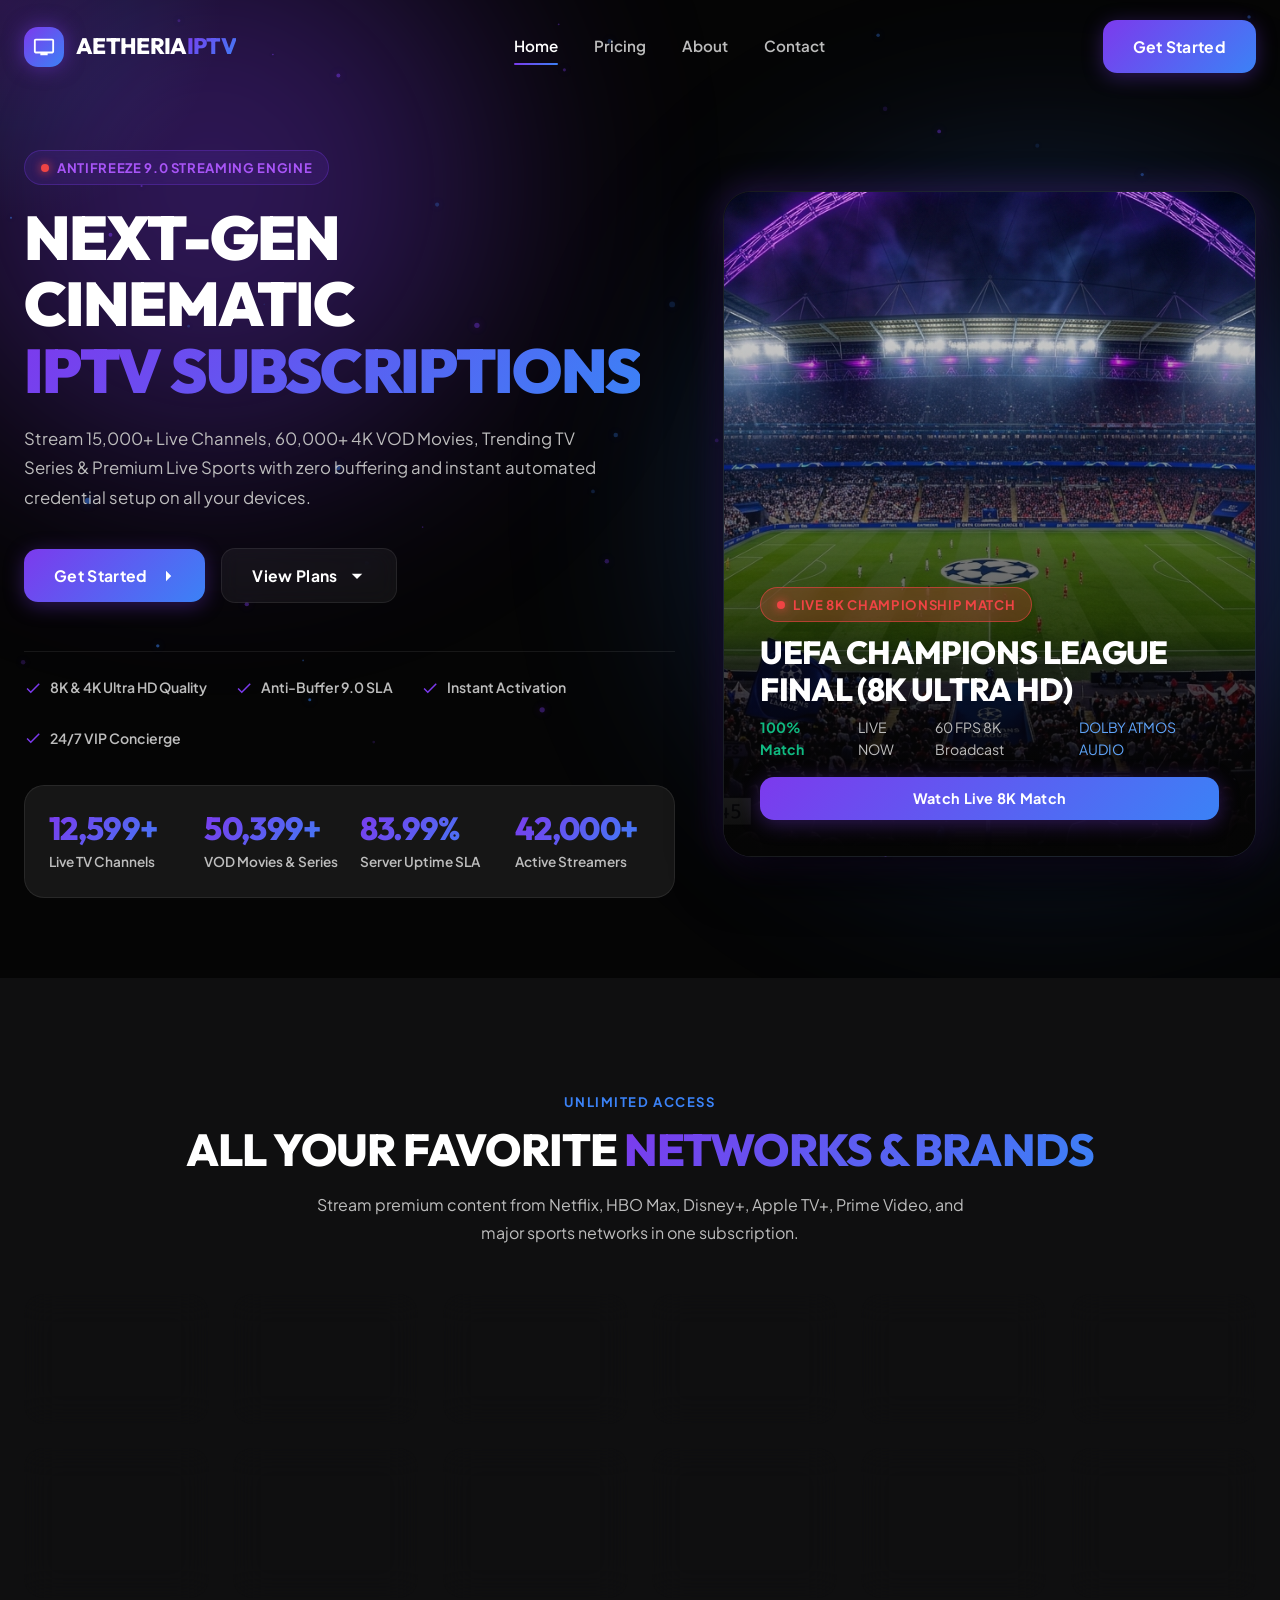
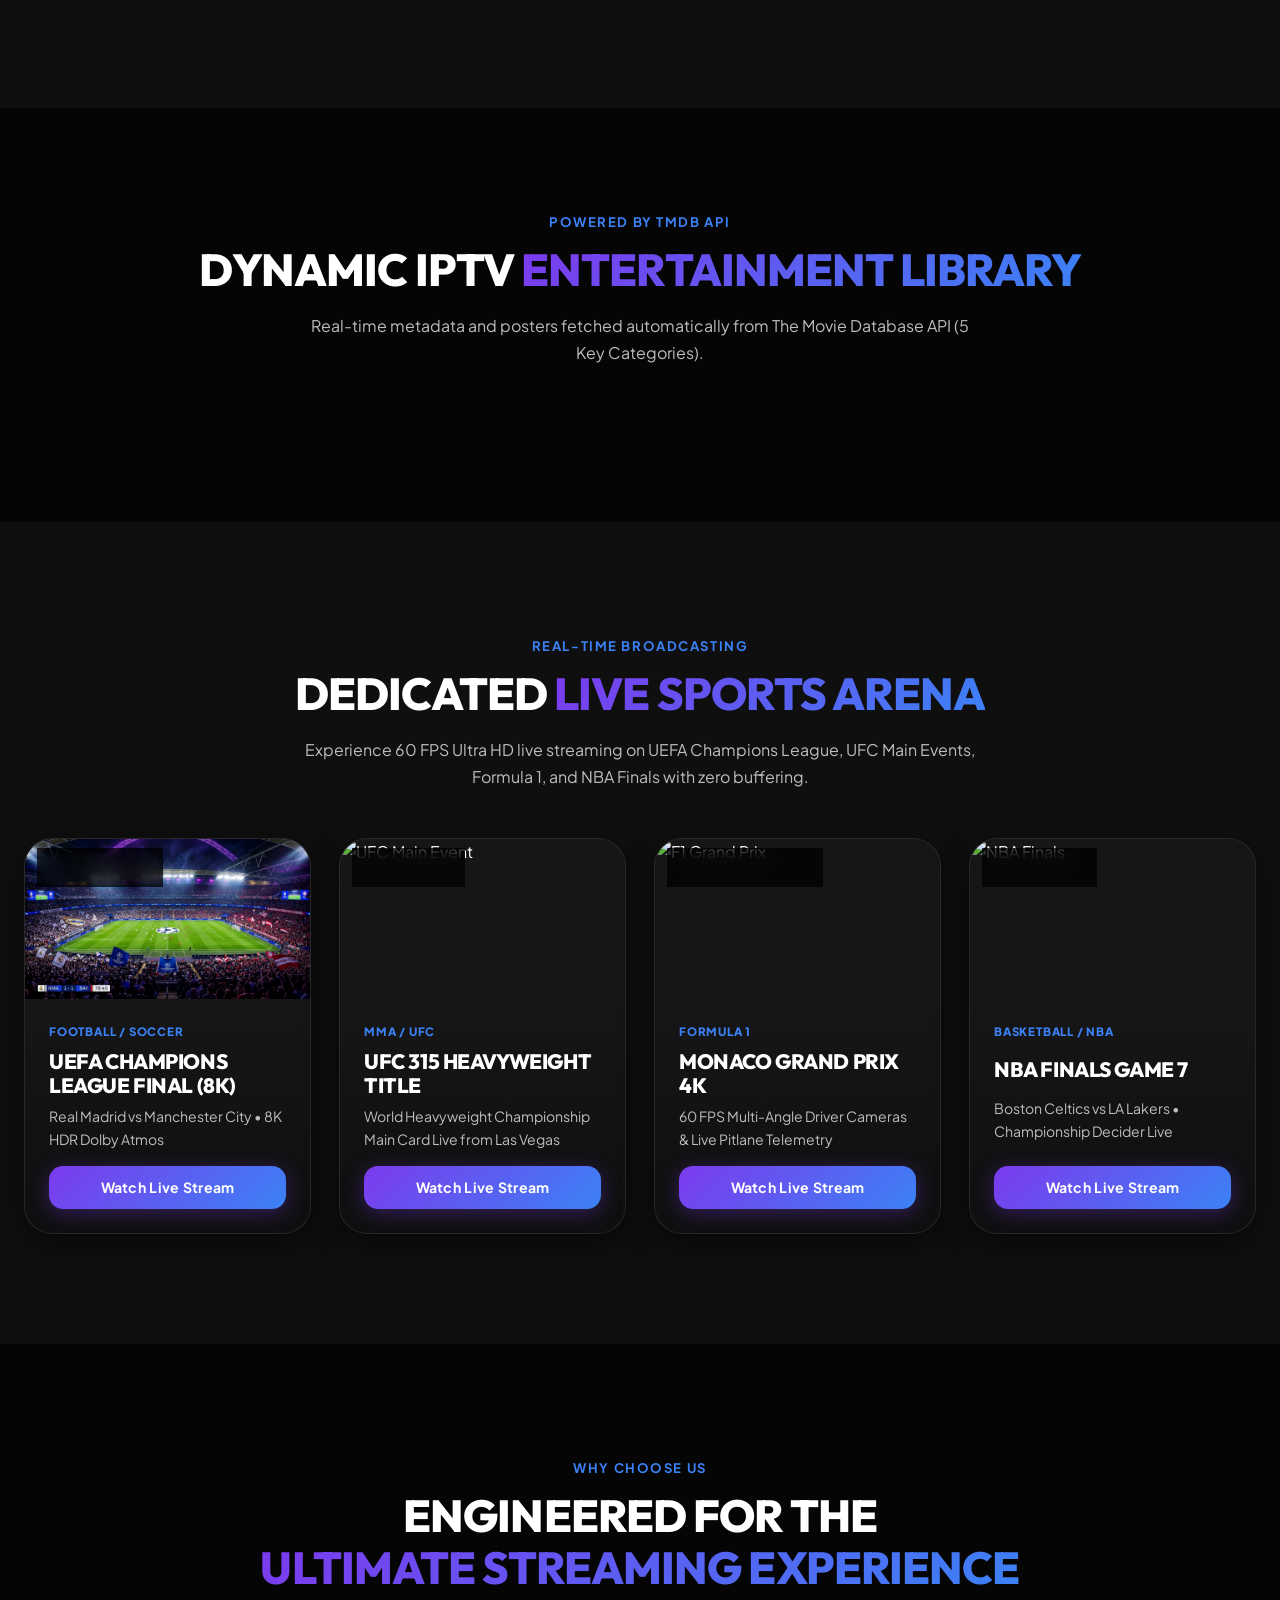
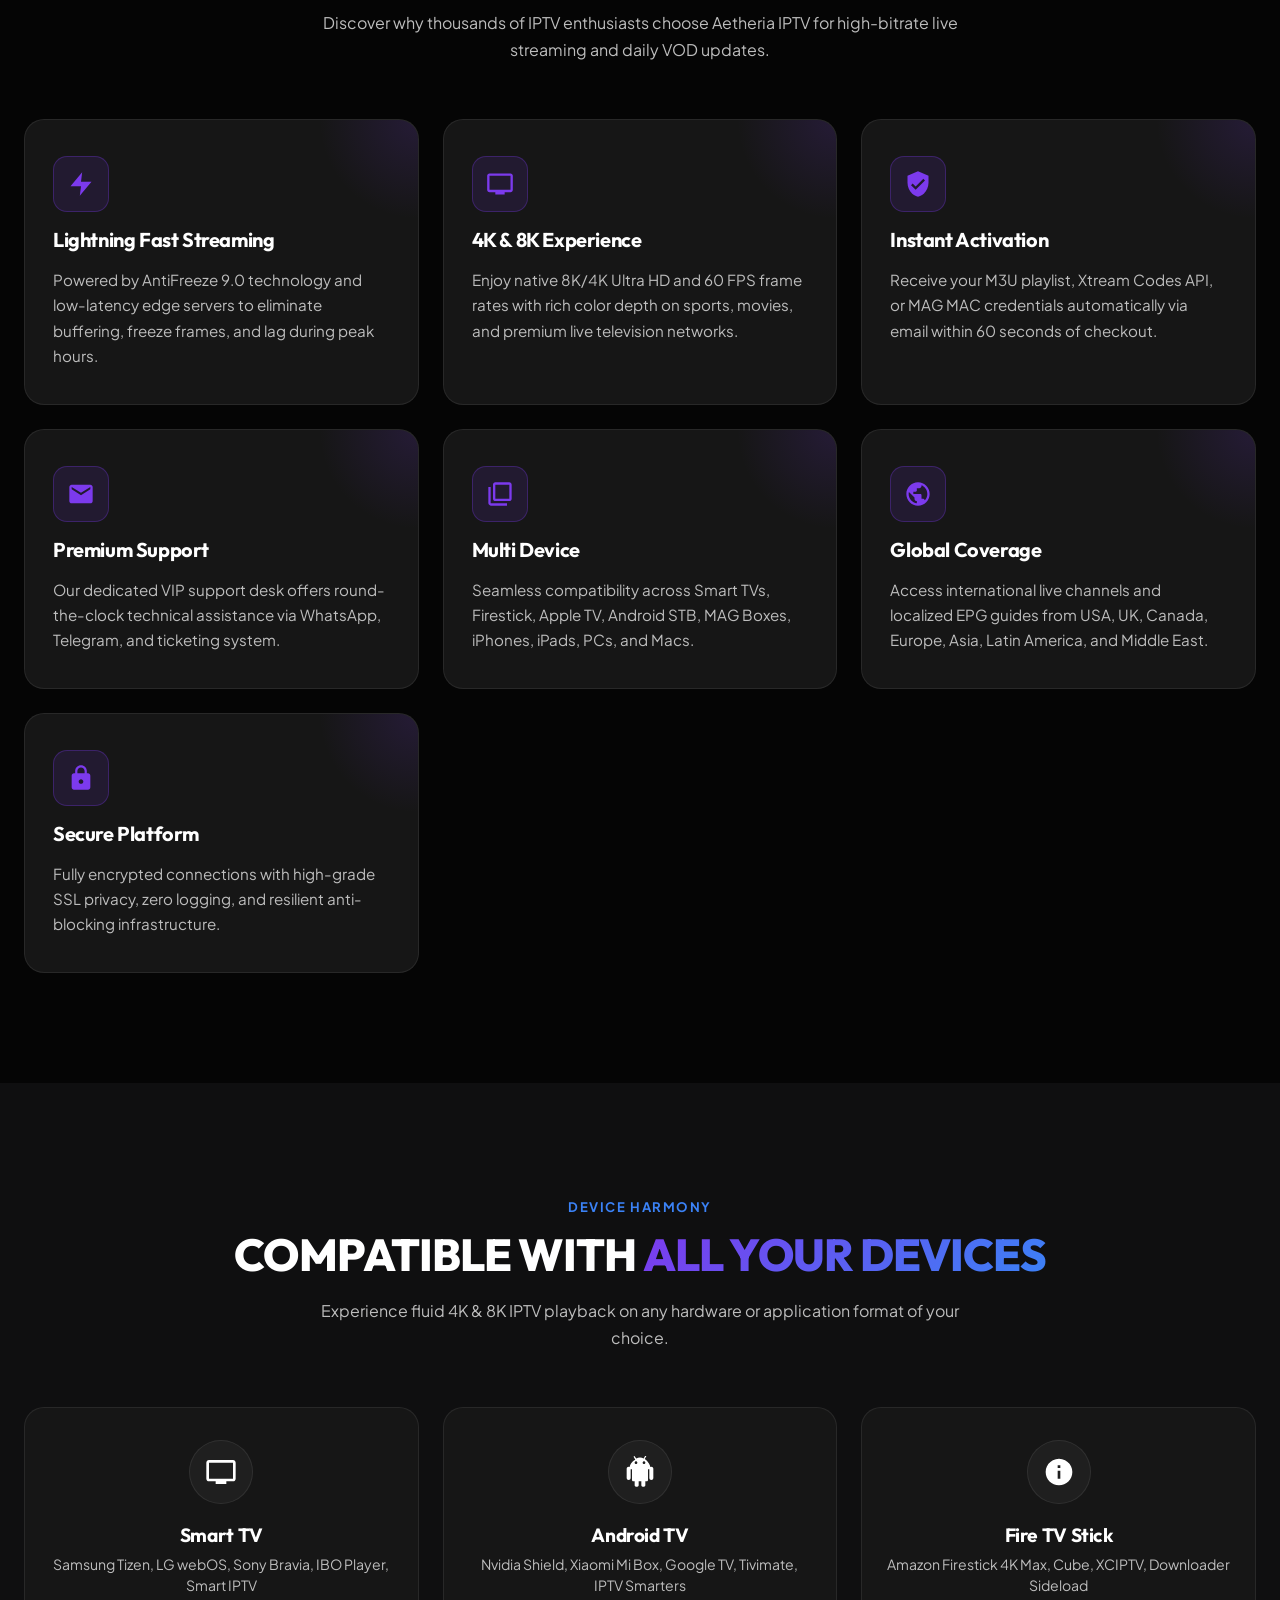
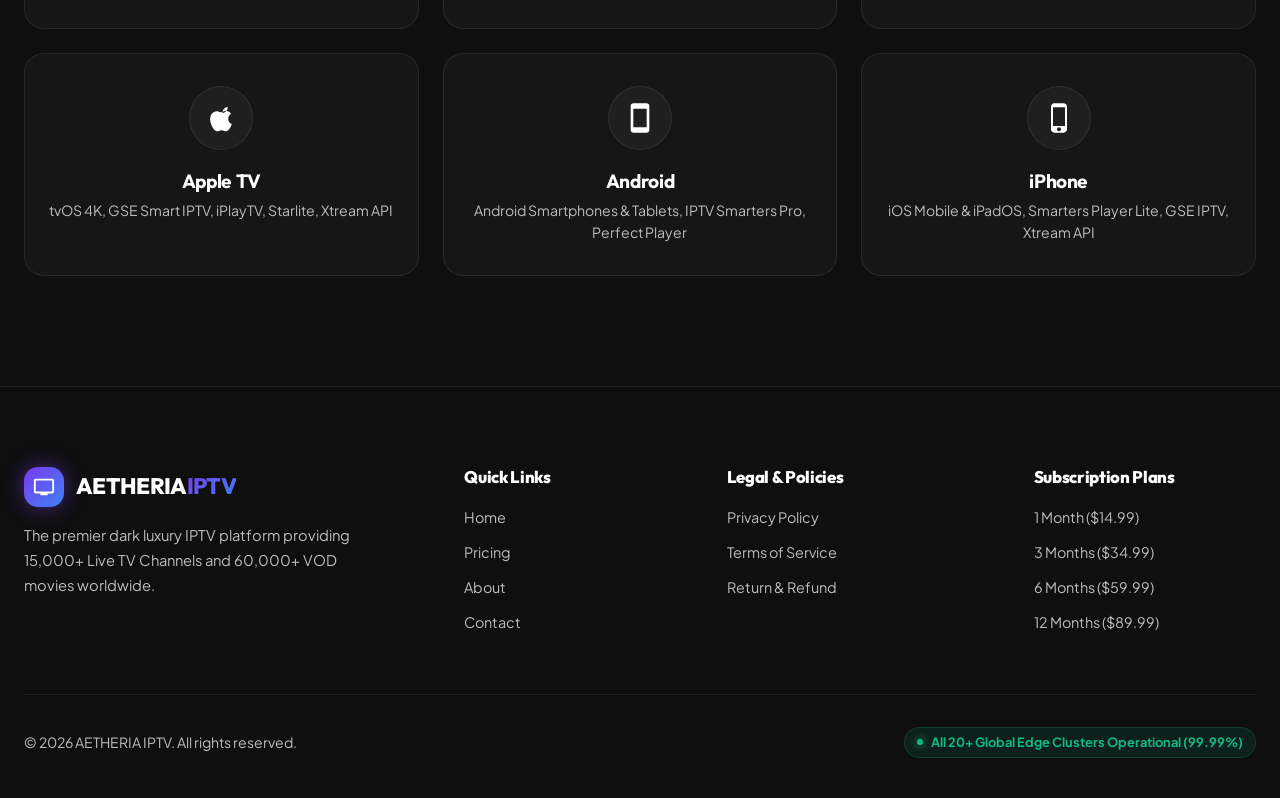
==== commit 9dcb8063: "Production fix: deployment asset paths for index.html" ====
--- a/index.html
+++ b/index.html
@@ -185,98 +185,6 @@
       </div>
     </section>
 
-    <!-- TRANSPARENT SUBSCRIPTION PLANS SECTION -->
-    <section class="section" id="plans">
-      <div class="container">
-        <div class="text-center reveal">
-          <div class="section-tag">TRANSPARENT SUBSCRIPTION PLANS</div>
-          <h2 class="section-title">UNMATCHED VALUE <span class="gradient-text">SUBSCRIPTION PACKAGES</span></h2>
-          <p class="section-subtitle">Click "Subscribe Now" on any plan to immediately navigate to our contact desk with your pre-filled setup ticket.</p>
-        </div>
-
-        <div class="pricing-grid reveal" style="margin-top: 48px;">
-          
-          <!-- Plan 1: 1 Month -->
-          <div class="pricing-card">
-            <h3 class="plan-name">1 Month Pass</h3>
-            <p style="color: var(--text-muted); font-size: 0.85rem; margin-top: 4px;">Trial Experience</p>
-            <div class="plan-price">$14.99</div>
-            <p style="color: var(--text-muted); font-size: 0.8rem; margin-top: 4px;">Billed once for 30 days</p>
-
-            <div style="margin: 24px 0;">
-              <ul class="pricing-features">
-                <li><svg viewBox="0 0 24 24"><path d="M9 16.17L4.83 12l-1.42 1.41L9 19 21 7l-1.41-1.41z"/></svg> 15,000+ Live Channels 4K</li>
-                <li><svg viewBox="0 0 24 24"><path d="M9 16.17L4.83 12l-1.42 1.41L9 19 21 7l-1.41-1.41z"/></svg> 60,000+ VOD Movies & Series</li>
-                <li><svg viewBox="0 0 24 24"><path d="M9 16.17L4.83 12l-1.42 1.41L9 19 21 7l-1.41-1.41z"/></svg> 1 Connection Allowed</li>
-                <li><svg viewBox="0 0 24 24"><path d="M9 16.17L4.83 12l-1.42 1.41L9 19 21 7l-1.41-1.41z"/></svg> AntiFreeze 9.0 SLA</li>
-              </ul>
-            </div>
-
-            <a href="contact.html?plan=1-Month" class="btn btn-secondary" style="width: 100%;">Subscribe Now</a>
-          </div>
-
-          <!-- Plan 2: 3 Months -->
-          <div class="pricing-card">
-            <h3 class="plan-name">3 Months Pass</h3>
-            <p style="color: var(--text-muted); font-size: 0.85rem; margin-top: 4px;">Popular Choice</p>
-            <div class="plan-price">$34.99</div>
-            <p style="color: var(--text-muted); font-size: 0.8rem; margin-top: 4px;">Equivalent to $11.66/mo</p>
-
-            <div style="margin: 24px 0;">
-              <ul class="pricing-features">
-                <li><svg viewBox="0 0 24 24"><path d="M9 16.17L4.83 12l-1.42 1.41L9 19 21 7l-1.41-1.41z"/></svg> 15,000+ Live Channels 4K</li>
-                <li><svg viewBox="0 0 24 24"><path d="M9 16.17L4.83 12l-1.42 1.41L9 19 21 7l-1.41-1.41z"/></svg> 60,000+ VOD Movies & Series</li>
-                <li><svg viewBox="0 0 24 24"><path d="M9 16.17L4.83 12l-1.42 1.41L9 19 21 7l-1.41-1.41z"/></svg> 2 Connections Allowed</li>
-                <li><svg viewBox="0 0 24 24"><path d="M9 16.17L4.83 12l-1.42 1.41L9 19 21 7l-1.41-1.41z"/></svg> 7-Day Money-Back SLA</li>
-              </ul>
-            </div>
-
-            <a href="contact.html?plan=3-Months" class="btn btn-secondary" style="width: 100%;">Subscribe Now</a>
-          </div>
-
-          <!-- Plan 3: 12 Months VIP (FEATURED) -->
-          <div class="pricing-card popular">
-            <div class="popular-badge">MOST POPULAR</div>
-            <h3 class="plan-name">12 Months VIP</h3>
-            <p style="color: var(--text-muted); font-size: 0.85rem; margin-top: 4px;">Best Value ($7.49/mo)</p>
-            <div class="plan-price">$89.99</div>
-            <p style="color: var(--text-muted); font-size: 0.8rem; margin-top: 4px;">Billed annually • Save $90</p>
-
-            <div style="margin: 24px 0;">
-              <ul class="pricing-features">
-                <li><svg viewBox="0 0 24 24"><path d="M9 16.17L4.83 12l-1.42 1.41L9 19 21 7l-1.41-1.41z"/></svg> 15,000+ Live Channels 4K & 8K</li>
-                <li><svg viewBox="0 0 24 24"><path d="M9 16.17L4.83 12l-1.42 1.41L9 19 21 7l-1.41-1.41z"/></svg> 60,000+ VOD Daily Updates</li>
-                <li><svg viewBox="0 0 24 24"><path d="M9 16.17L4.83 12l-1.42 1.41L9 19 21 7l-1.41-1.41z"/></svg> 3 Connections Allowed</li>
-                <li><svg viewBox="0 0 24 24"><path d="M9 16.17L4.83 12l-1.42 1.41L9 19 21 7l-1.41-1.41z"/></svg> 24/7 VIP WhatsApp Desk</li>
-              </ul>
-            </div>
-
-            <a href="contact.html?plan=12-Months" class="btn btn-primary btn-glow" style="width: 100%;">Subscribe Now</a>
-          </div>
-
-          <!-- Plan 4: 6 Months -->
-          <div class="pricing-card">
-            <h3 class="plan-name">6 Months Pass</h3>
-            <p style="color: var(--text-muted); font-size: 0.85rem; margin-top: 4px;">Semi-Annual Pass</p>
-            <div class="plan-price">$59.99</div>
-            <p style="color: var(--text-muted); font-size: 0.8rem; margin-top: 4px;">Equivalent to $9.99/mo</p>
-
-            <div style="margin: 24px 0;">
-              <ul class="pricing-features">
-                <li><svg viewBox="0 0 24 24"><path d="M9 16.17L4.83 12l-1.42 1.41L9 19 21 7l-1.41-1.41z"/></svg> 15,000+ Live Channels 4K</li>
-                <li><svg viewBox="0 0 24 24"><path d="M9 16.17L4.83 12l-1.42 1.41L9 19 21 7l-1.41-1.41z"/></svg> 60,000+ VOD Movies & Series</li>
-                <li><svg viewBox="0 0 24 24"><path d="M9 16.17L4.83 12l-1.42 1.41L9 19 21 7l-1.41-1.41z"/></svg> 2 Connections Allowed</li>
-                <li><svg viewBox="0 0 24 24"><path d="M9 16.17L4.83 12l-1.42 1.41L9 19 21 7l-1.41-1.41z"/></svg> Priority Setup Email</li>
-              </ul>
-            </div>
-
-            <a href="contact.html?plan=6-Months" class="btn btn-secondary" style="width: 100%;">Subscribe Now</a>
-          </div>
-
-        </div>
-      </div>
-    </section>
-
     <!-- AVAILABLE CONTENT & PREMIUM NETWORKS -->
     <section class="section" style="background: var(--bg-secondary);">
       <div class="container">
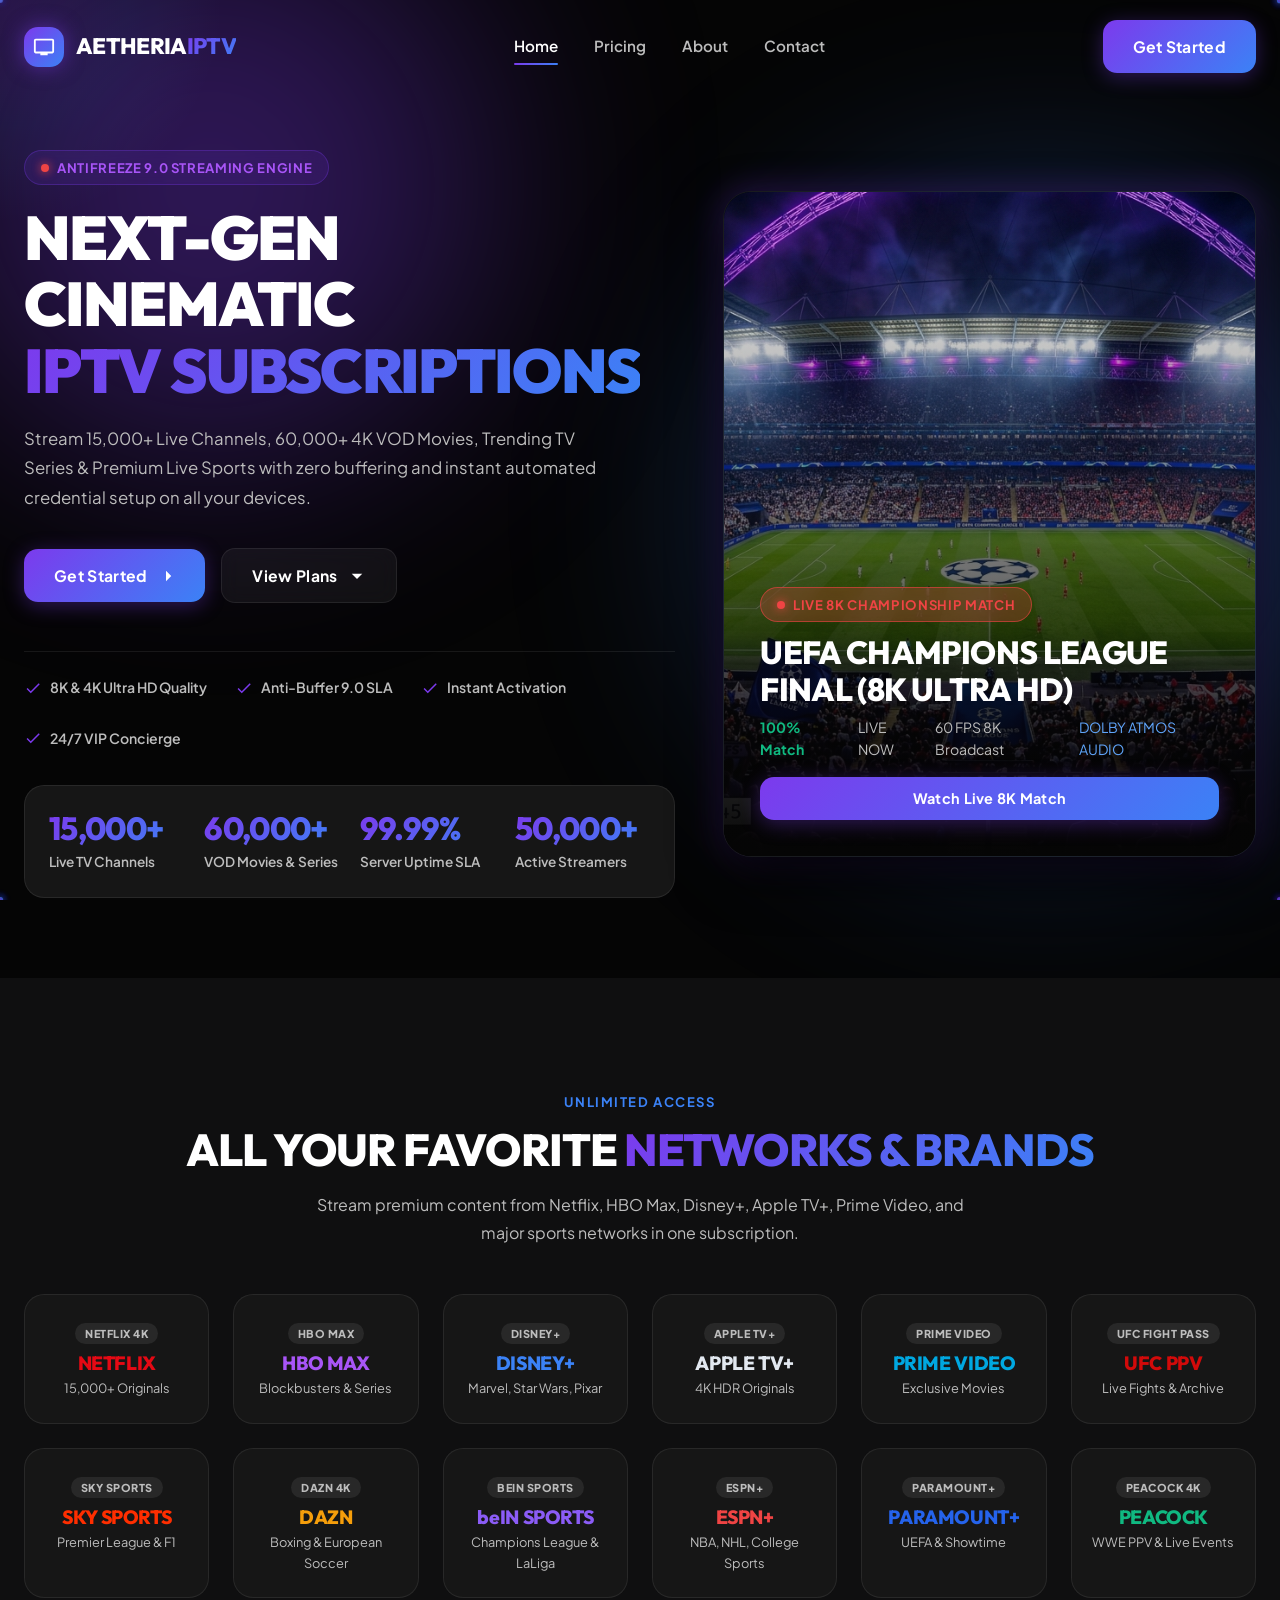
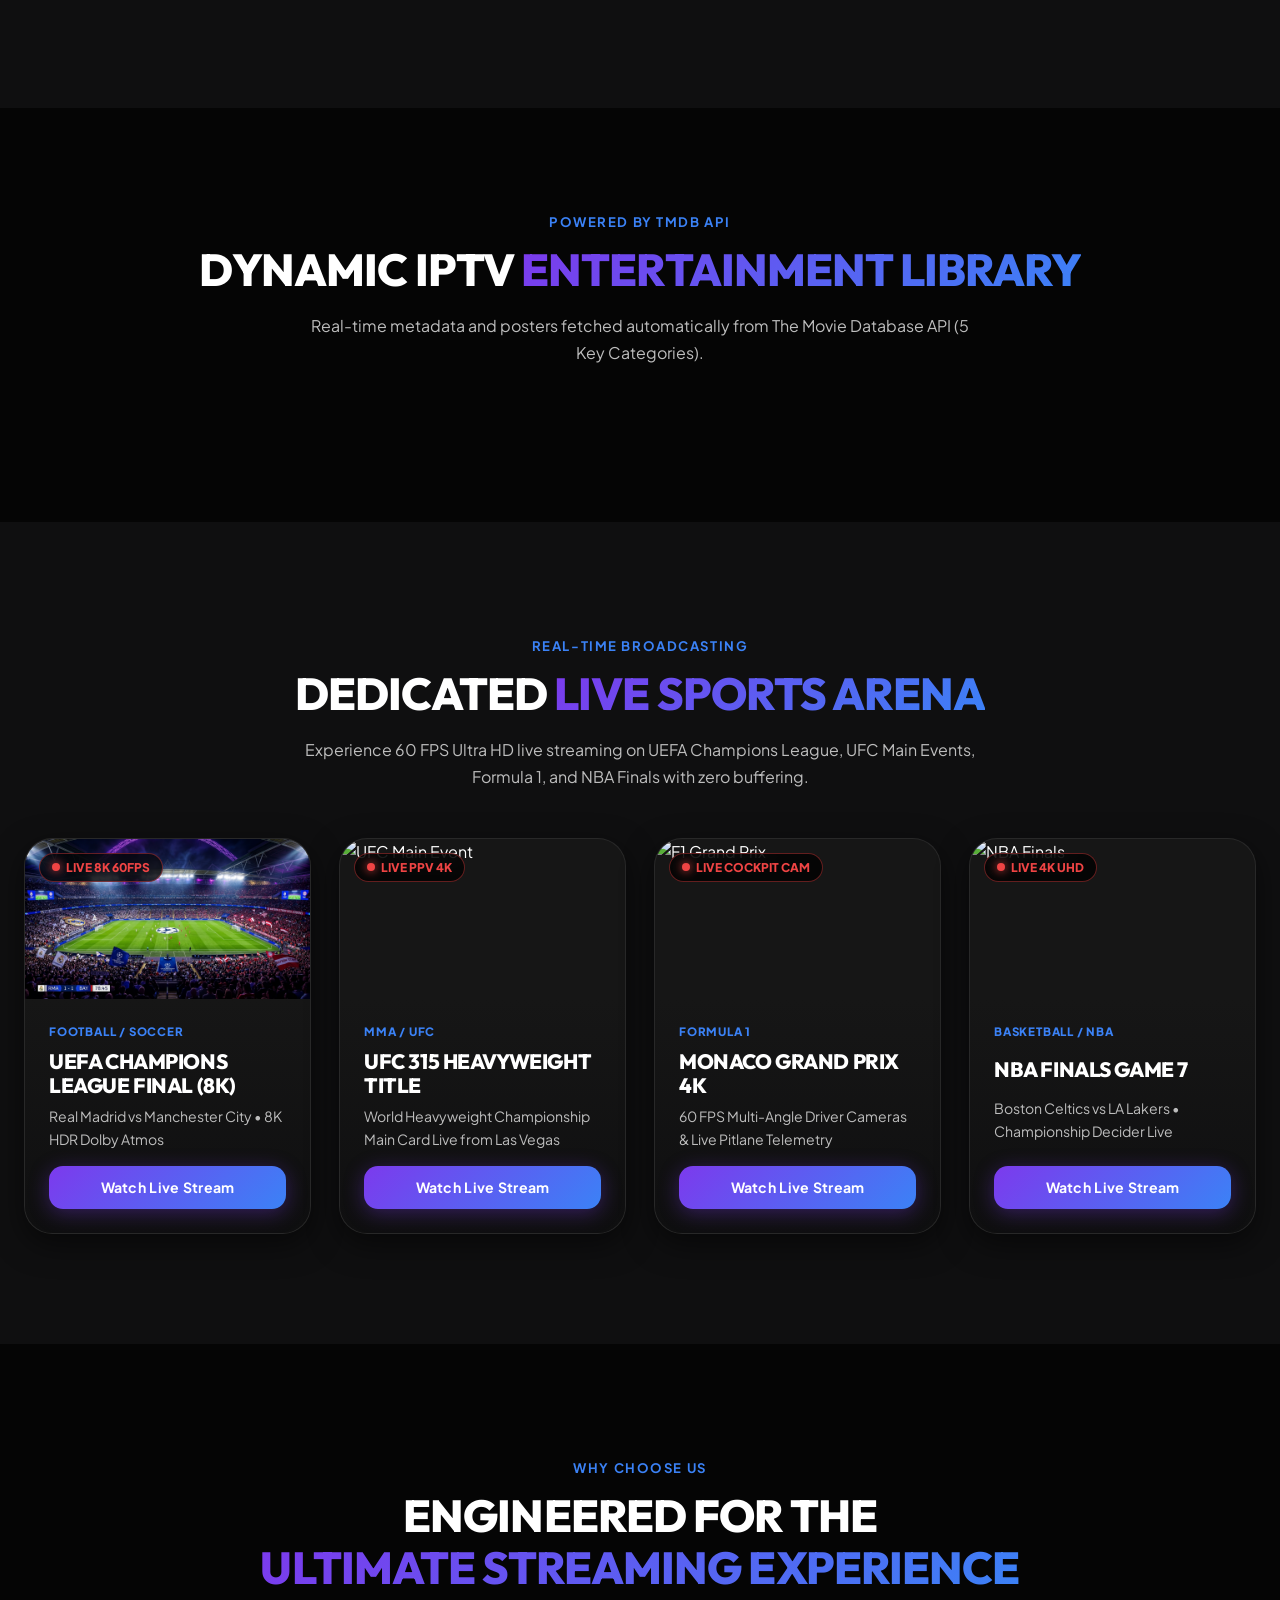
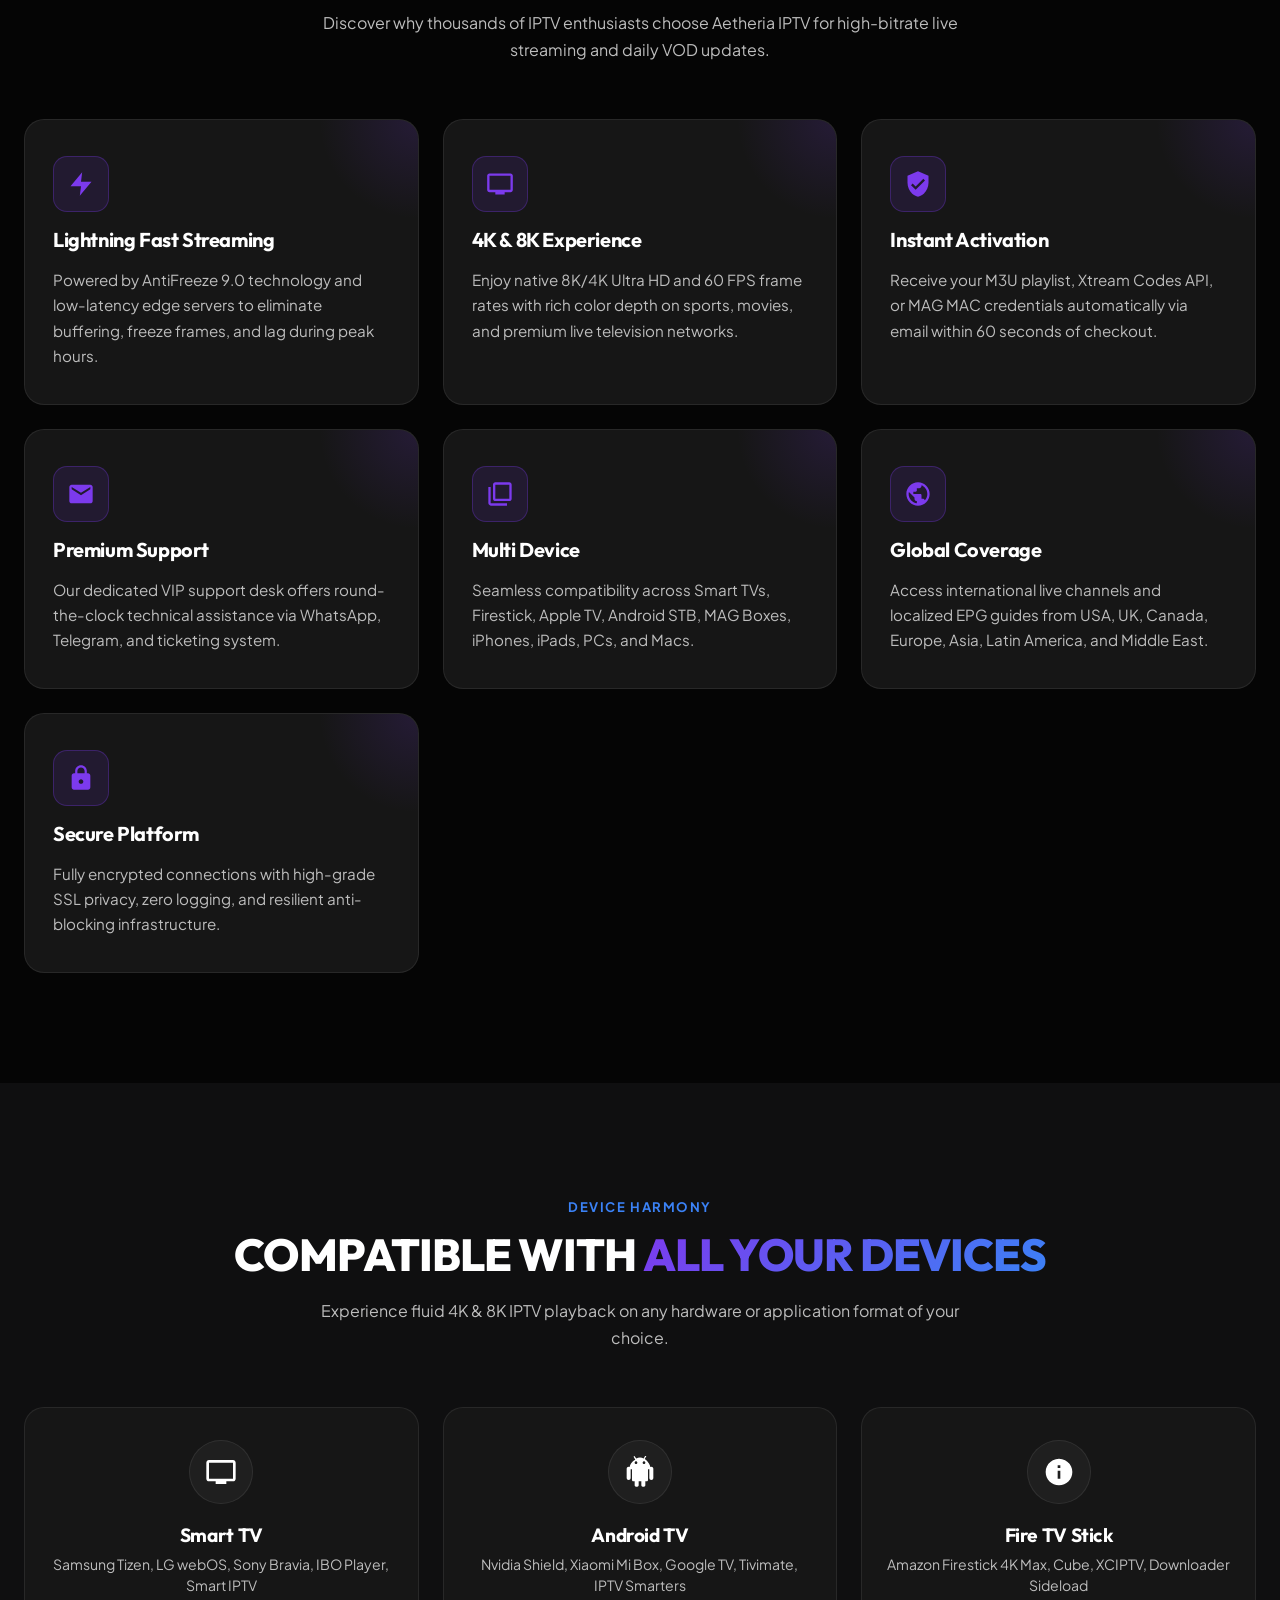
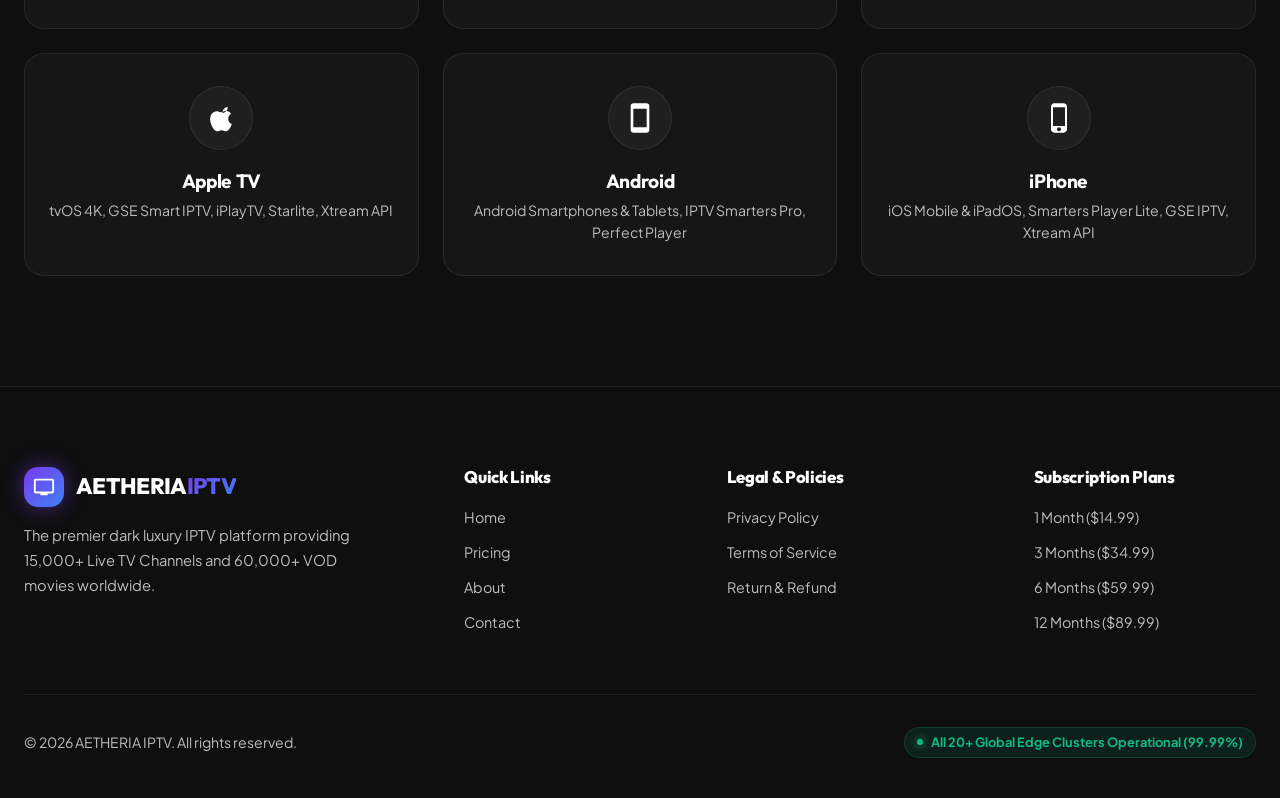
==== commit e5bdb9e3: "Production fix: deployment asset paths for index.html" ====
--- a/index.html
+++ b/index.html
@@ -83,15 +83,30 @@
     </div>
   </header>
 
-  <!-- Mobile Menu Drawer -->
+  <!-- Mobile Drawer -->
   <div class="mobile-overlay"></div>
-  <div class="mobile-menu">
-    <a href="index.html" class="nav-link active">Home</a>
-    <a href="pricing.html" class="nav-link">Pricing</a>
-    <a href="about.html" class="nav-link">About</a>
-    <a href="contact.html" class="nav-link">Contact</a>
-    <a href="pricing.html" class="btn btn-primary btn-glow" style="margin-top: 20px;">Get Started</a>
-  </div>
+  <aside class="mobile-menu" aria-label="Mobile Navigation">
+    <div>
+      <div class="mobile-menu-header">
+        <a href="index.html" class="logo">
+          <div class="logo-mark">
+            <svg viewBox="0 0 24 24"><path d="M21 3H3c-1.1 0-2 .9-2 2v12c0 1.1.9 2 2 2h5v2h8v-2h5c1.1 0 1.99-.9 1.99-2L23 5c0-1.1-.9-2-2-2zm0 14H3V5h18v12z"/></svg>
+          </div>
+          <span>AETHERIA<span class="gradient-text">IPTV</span></span>
+        </a>
+        <button class="mobile-close-btn" aria-label="Close Mobile Menu">&times;</button>
+      </div>
+      <nav class="mobile-menu-links">
+        <a href="index.html" class="nav-link active">Home</a>
+        <a href="pricing.html" class="nav-link">Pricing</a>
+        <a href="about.html" class="nav-link">About</a>
+        <a href="contact.html" class="nav-link">Contact</a>
+      </nav>
+    </div>
+    <div style="padding-top: 20px; border-top: 1px solid rgba(255, 255, 255, 0.08);">
+      <a href="pricing.html" class="btn btn-primary btn-glow" style="width: 100%;">Get Started</a>
+    </div>
+  </aside>
 
   <main>
     <!-- Cinematic Hero Section -->
--- a/assets/css/main.css
+++ b/assets/css/main.css
@@ -1009,110 +1009,143 @@
   transform: translate(-50%, -50%) scale(1);
 }
 
-/* PRICING CARDS & MATRIX */
+/* LUXURY PRICING CARDS & MATRIX */
 .pricing-grid {
   display: grid;
   grid-template-columns: repeat(4, 1fr);
-  gap: 24px;
+  gap: 28px;
+  align-items: stretch;
+}
+
+@media (max-width: 1200px) {
+  .pricing-grid {
+    grid-template-columns: repeat(2, 1fr);
+  }
+}
+
+@media (max-width: 640px) {
+  .pricing-grid {
+    grid-template-columns: 1fr;
+  }
 }
 
 .pricing-card {
-  background: var(--card-bg);
+  background: linear-gradient(160deg, rgba(255, 255, 255, 0.03) 0%, rgba(15, 15, 25, 0.85) 100%);
   border: 1px solid var(--glass-border);
   border-radius: var(--radius-xl);
-  padding: 36px 28px;
+  padding: 38px 28px;
   display: flex;
   flex-direction: column;
   justify-content: space-between;
   position: relative;
-  transition: var(--transition-normal);
-}
-
-.pricing-card.recommended {
-  border-color: var(--accent-purple);
-  box-shadow: var(--shadow-glow);
-  background: linear-gradient(180deg, #1C1528 0%, var(--card-bg) 100%);
-  transform: scale(1.03);
+  transition: all 0.4s cubic-bezier(0.16, 1, 0.3, 1);
+  backdrop-filter: blur(16px);
+  -webkit-backdrop-filter: blur(16px);
+}
+
+.pricing-card:hover {
+  border-color: rgba(124, 58, 237, 0.5);
+  transform: translateY(-8px);
+  box-shadow: 0 20px 40px rgba(0, 0, 0, 0.7), 0 0 35px rgba(124, 58, 237, 0.25);
+}
+
+.pricing-card.popular, .pricing-card.recommended {
+  border-color: rgba(124, 58, 237, 0.7);
+  box-shadow: 0 20px 50px rgba(0, 0, 0, 0.8), 0 0 40px rgba(124, 58, 237, 0.35);
+  background: linear-gradient(180deg, rgba(124, 58, 237, 0.12) 0%, rgba(20, 15, 35, 0.85) 100%);
+}
+
+.pricing-card.popular:hover, .pricing-card.recommended:hover {
+  transform: translateY(-10px) scale(1.02);
+  border-color: rgba(124, 58, 237, 0.9);
+  box-shadow: 0 25px 60px rgba(0, 0, 0, 0.9), 0 0 50px rgba(124, 58, 237, 0.5);
 }
 
 .popular-badge {
   position: absolute;
-  top: -16px;
+  top: -14px;
   left: 50%;
   transform: translateX(-50%);
   background: var(--accent-gradient);
-  color: #FFF;
-  padding: 6px 18px;
+  color: #FFFFFF;
+  padding: 5px 16px;
   border-radius: var(--radius-full);
-  font-size: 0.78rem;
+  font-size: 0.75rem;
   font-weight: 800;
   letter-spacing: 0.08em;
   text-transform: uppercase;
-  box-shadow: 0 4px 15px rgba(124, 58, 237, 0.5);
-}
-
-.pricing-card:hover {
-  border-color: var(--accent-purple);
-  transform: translateY(-6px);
-  box-shadow: var(--shadow-glow);
-}
-
-.pricing-card.recommended:hover {
-  transform: scale(1.03) translateY(-6px);
+  box-shadow: 0 4px 15px rgba(124, 58, 237, 0.6);
+  white-space: nowrap;
 }
 
 .plan-name {
-  font-size: 1.5rem;
+  font-size: 1.45rem;
   font-weight: 800;
-  margin-bottom: 6px;
-}
-
-.plan-desc {
-  font-size: 0.88rem;
-  color: var(--text-muted);
-  margin-bottom: 24px;
-  min-height: 40px;
+  color: var(--text-white);
+  font-family: var(--font-heading);
+  letter-spacing: -0.02em;
 }
 
 .plan-price-box {
   display: flex;
   align-items: baseline;
   gap: 8px;
-  margin-bottom: 28px;
-  padding-bottom: 24px;
-  border-bottom: 1px solid var(--glass-border);
+  margin: 18px 0 24px;
+  padding-bottom: 20px;
+  border-bottom: 1px solid rgba(255, 255, 255, 0.08);
 }
 
 .plan-price {
-  font-size: 2.8rem;
+  font-size: 2.75rem;
   font-weight: 900;
   font-family: var(--font-heading);
-  color: var(--text-white);
+  background: linear-gradient(180deg, #FFFFFF 0%, #CBD5E1 100%);
+  -webkit-background-clip: text;
+  -webkit-text-fill-color: transparent;
+  line-height: 1;
 }
 
 .plan-period {
   color: var(--text-muted);
-  font-size: 0.95rem;
-}
-
-.plan-features {
+  font-size: 0.92rem;
+  font-weight: 600;
+}
+
+.pricing-features, .plan-features {
   display: flex;
   flex-direction: column;
-  gap: 14px;
-  margin-bottom: 32px;
-}
-
-.plan-feature-item {
+  gap: 13px;
+  margin: 24px 0 32px;
+  padding: 0;
+  list-style: none;
+}
+
+.pricing-features li, .plan-feature-item {
   display: flex;
   align-items: center;
   gap: 12px;
-  font-size: 0.92rem;
-  color: var(--text-white);
-}
-
-.check-icon {
-  color: var(--accent-purple);
+  font-size: 0.9rem;
+  color: var(--text-white);
+  line-height: 1.45;
+  font-weight: 500;
+}
+
+.pricing-features li svg, .check-icon {
+  width: 15px !important;
+  height: 15px !important;
+  min-width: 15px !important;
+  min-height: 15px !important;
   flex-shrink: 0;
+  fill: none;
+  stroke: #7C3AED;
+  stroke-width: 2.5;
+  stroke-linecap: round;
+  stroke-linejoin: round;
+  background: rgba(124, 58, 237, 0.15);
+  padding: 3px;
+  border-radius: 50%;
+  border: 1px solid rgba(124, 58, 237, 0.35);
+  box-shadow: 0 0 10px rgba(124, 58, 237, 0.3);
 }
 
 /* Pricing Matrix Table */
--- a/css/main.css
+++ b/css/main.css
@@ -1009,110 +1009,143 @@
   transform: translate(-50%, -50%) scale(1);
 }
 
-/* PRICING CARDS & MATRIX */
+/* LUXURY PRICING CARDS & MATRIX */
 .pricing-grid {
   display: grid;
   grid-template-columns: repeat(4, 1fr);
-  gap: 24px;
+  gap: 28px;
+  align-items: stretch;
+}
+
+@media (max-width: 1200px) {
+  .pricing-grid {
+    grid-template-columns: repeat(2, 1fr);
+  }
+}
+
+@media (max-width: 640px) {
+  .pricing-grid {
+    grid-template-columns: 1fr;
+  }
 }
 
 .pricing-card {
-  background: var(--card-bg);
+  background: linear-gradient(160deg, rgba(255, 255, 255, 0.03) 0%, rgba(15, 15, 25, 0.85) 100%);
   border: 1px solid var(--glass-border);
   border-radius: var(--radius-xl);
-  padding: 36px 28px;
+  padding: 38px 28px;
   display: flex;
   flex-direction: column;
   justify-content: space-between;
   position: relative;
-  transition: var(--transition-normal);
-}
-
-.pricing-card.recommended {
-  border-color: var(--accent-purple);
-  box-shadow: var(--shadow-glow);
-  background: linear-gradient(180deg, #1C1528 0%, var(--card-bg) 100%);
-  transform: scale(1.03);
+  transition: all 0.4s cubic-bezier(0.16, 1, 0.3, 1);
+  backdrop-filter: blur(16px);
+  -webkit-backdrop-filter: blur(16px);
+}
+
+.pricing-card:hover {
+  border-color: rgba(124, 58, 237, 0.5);
+  transform: translateY(-8px);
+  box-shadow: 0 20px 40px rgba(0, 0, 0, 0.7), 0 0 35px rgba(124, 58, 237, 0.25);
+}
+
+.pricing-card.popular, .pricing-card.recommended {
+  border-color: rgba(124, 58, 237, 0.7);
+  box-shadow: 0 20px 50px rgba(0, 0, 0, 0.8), 0 0 40px rgba(124, 58, 237, 0.35);
+  background: linear-gradient(180deg, rgba(124, 58, 237, 0.12) 0%, rgba(20, 15, 35, 0.85) 100%);
+}
+
+.pricing-card.popular:hover, .pricing-card.recommended:hover {
+  transform: translateY(-10px) scale(1.02);
+  border-color: rgba(124, 58, 237, 0.9);
+  box-shadow: 0 25px 60px rgba(0, 0, 0, 0.9), 0 0 50px rgba(124, 58, 237, 0.5);
 }
 
 .popular-badge {
   position: absolute;
-  top: -16px;
+  top: -14px;
   left: 50%;
   transform: translateX(-50%);
   background: var(--accent-gradient);
-  color: #FFF;
-  padding: 6px 18px;
+  color: #FFFFFF;
+  padding: 5px 16px;
   border-radius: var(--radius-full);
-  font-size: 0.78rem;
+  font-size: 0.75rem;
   font-weight: 800;
   letter-spacing: 0.08em;
   text-transform: uppercase;
-  box-shadow: 0 4px 15px rgba(124, 58, 237, 0.5);
-}
-
-.pricing-card:hover {
-  border-color: var(--accent-purple);
-  transform: translateY(-6px);
-  box-shadow: var(--shadow-glow);
-}
-
-.pricing-card.recommended:hover {
-  transform: scale(1.03) translateY(-6px);
+  box-shadow: 0 4px 15px rgba(124, 58, 237, 0.6);
+  white-space: nowrap;
 }
 
 .plan-name {
-  font-size: 1.5rem;
+  font-size: 1.45rem;
   font-weight: 800;
-  margin-bottom: 6px;
-}
-
-.plan-desc {
-  font-size: 0.88rem;
-  color: var(--text-muted);
-  margin-bottom: 24px;
-  min-height: 40px;
+  color: var(--text-white);
+  font-family: var(--font-heading);
+  letter-spacing: -0.02em;
 }
 
 .plan-price-box {
   display: flex;
   align-items: baseline;
   gap: 8px;
-  margin-bottom: 28px;
-  padding-bottom: 24px;
-  border-bottom: 1px solid var(--glass-border);
+  margin: 18px 0 24px;
+  padding-bottom: 20px;
+  border-bottom: 1px solid rgba(255, 255, 255, 0.08);
 }
 
 .plan-price {
-  font-size: 2.8rem;
+  font-size: 2.75rem;
   font-weight: 900;
   font-family: var(--font-heading);
-  color: var(--text-white);
+  background: linear-gradient(180deg, #FFFFFF 0%, #CBD5E1 100%);
+  -webkit-background-clip: text;
+  -webkit-text-fill-color: transparent;
+  line-height: 1;
 }
 
 .plan-period {
   color: var(--text-muted);
-  font-size: 0.95rem;
-}
-
-.plan-features {
+  font-size: 0.92rem;
+  font-weight: 600;
+}
+
+.pricing-features, .plan-features {
   display: flex;
   flex-direction: column;
-  gap: 14px;
-  margin-bottom: 32px;
-}
-
-.plan-feature-item {
+  gap: 13px;
+  margin: 24px 0 32px;
+  padding: 0;
+  list-style: none;
+}
+
+.pricing-features li, .plan-feature-item {
   display: flex;
   align-items: center;
   gap: 12px;
-  font-size: 0.92rem;
-  color: var(--text-white);
-}
-
-.check-icon {
-  color: var(--accent-purple);
+  font-size: 0.9rem;
+  color: var(--text-white);
+  line-height: 1.45;
+  font-weight: 500;
+}
+
+.pricing-features li svg, .check-icon {
+  width: 15px !important;
+  height: 15px !important;
+  min-width: 15px !important;
+  min-height: 15px !important;
   flex-shrink: 0;
+  fill: none;
+  stroke: #7C3AED;
+  stroke-width: 2.5;
+  stroke-linecap: round;
+  stroke-linejoin: round;
+  background: rgba(124, 58, 237, 0.15);
+  padding: 3px;
+  border-radius: 50%;
+  border: 1px solid rgba(124, 58, 237, 0.35);
+  box-shadow: 0 0 10px rgba(124, 58, 237, 0.3);
 }
 
 /* Pricing Matrix Table */
--- a/main.css
+++ b/main.css
@@ -1009,110 +1009,143 @@
   transform: translate(-50%, -50%) scale(1);
 }
 
-/* PRICING CARDS & MATRIX */
+/* LUXURY PRICING CARDS & MATRIX */
 .pricing-grid {
   display: grid;
   grid-template-columns: repeat(4, 1fr);
-  gap: 24px;
+  gap: 28px;
+  align-items: stretch;
+}
+
+@media (max-width: 1200px) {
+  .pricing-grid {
+    grid-template-columns: repeat(2, 1fr);
+  }
+}
+
+@media (max-width: 640px) {
+  .pricing-grid {
+    grid-template-columns: 1fr;
+  }
 }
 
 .pricing-card {
-  background: var(--card-bg);
+  background: linear-gradient(160deg, rgba(255, 255, 255, 0.03) 0%, rgba(15, 15, 25, 0.85) 100%);
   border: 1px solid var(--glass-border);
   border-radius: var(--radius-xl);
-  padding: 36px 28px;
+  padding: 38px 28px;
   display: flex;
   flex-direction: column;
   justify-content: space-between;
   position: relative;
-  transition: var(--transition-normal);
-}
-
-.pricing-card.recommended {
-  border-color: var(--accent-purple);
-  box-shadow: var(--shadow-glow);
-  background: linear-gradient(180deg, #1C1528 0%, var(--card-bg) 100%);
-  transform: scale(1.03);
+  transition: all 0.4s cubic-bezier(0.16, 1, 0.3, 1);
+  backdrop-filter: blur(16px);
+  -webkit-backdrop-filter: blur(16px);
+}
+
+.pricing-card:hover {
+  border-color: rgba(124, 58, 237, 0.5);
+  transform: translateY(-8px);
+  box-shadow: 0 20px 40px rgba(0, 0, 0, 0.7), 0 0 35px rgba(124, 58, 237, 0.25);
+}
+
+.pricing-card.popular, .pricing-card.recommended {
+  border-color: rgba(124, 58, 237, 0.7);
+  box-shadow: 0 20px 50px rgba(0, 0, 0, 0.8), 0 0 40px rgba(124, 58, 237, 0.35);
+  background: linear-gradient(180deg, rgba(124, 58, 237, 0.12) 0%, rgba(20, 15, 35, 0.85) 100%);
+}
+
+.pricing-card.popular:hover, .pricing-card.recommended:hover {
+  transform: translateY(-10px) scale(1.02);
+  border-color: rgba(124, 58, 237, 0.9);
+  box-shadow: 0 25px 60px rgba(0, 0, 0, 0.9), 0 0 50px rgba(124, 58, 237, 0.5);
 }
 
 .popular-badge {
   position: absolute;
-  top: -16px;
+  top: -14px;
   left: 50%;
   transform: translateX(-50%);
   background: var(--accent-gradient);
-  color: #FFF;
-  padding: 6px 18px;
+  color: #FFFFFF;
+  padding: 5px 16px;
   border-radius: var(--radius-full);
-  font-size: 0.78rem;
+  font-size: 0.75rem;
   font-weight: 800;
   letter-spacing: 0.08em;
   text-transform: uppercase;
-  box-shadow: 0 4px 15px rgba(124, 58, 237, 0.5);
-}
-
-.pricing-card:hover {
-  border-color: var(--accent-purple);
-  transform: translateY(-6px);
-  box-shadow: var(--shadow-glow);
-}
-
-.pricing-card.recommended:hover {
-  transform: scale(1.03) translateY(-6px);
+  box-shadow: 0 4px 15px rgba(124, 58, 237, 0.6);
+  white-space: nowrap;
 }
 
 .plan-name {
-  font-size: 1.5rem;
+  font-size: 1.45rem;
   font-weight: 800;
-  margin-bottom: 6px;
-}
-
-.plan-desc {
-  font-size: 0.88rem;
-  color: var(--text-muted);
-  margin-bottom: 24px;
-  min-height: 40px;
+  color: var(--text-white);
+  font-family: var(--font-heading);
+  letter-spacing: -0.02em;
 }
 
 .plan-price-box {
   display: flex;
   align-items: baseline;
   gap: 8px;
-  margin-bottom: 28px;
-  padding-bottom: 24px;
-  border-bottom: 1px solid var(--glass-border);
+  margin: 18px 0 24px;
+  padding-bottom: 20px;
+  border-bottom: 1px solid rgba(255, 255, 255, 0.08);
 }
 
 .plan-price {
-  font-size: 2.8rem;
+  font-size: 2.75rem;
   font-weight: 900;
   font-family: var(--font-heading);
-  color: var(--text-white);
+  background: linear-gradient(180deg, #FFFFFF 0%, #CBD5E1 100%);
+  -webkit-background-clip: text;
+  -webkit-text-fill-color: transparent;
+  line-height: 1;
 }
 
 .plan-period {
   color: var(--text-muted);
-  font-size: 0.95rem;
-}
-
-.plan-features {
+  font-size: 0.92rem;
+  font-weight: 600;
+}
+
+.pricing-features, .plan-features {
   display: flex;
   flex-direction: column;
-  gap: 14px;
-  margin-bottom: 32px;
-}
-
-.plan-feature-item {
+  gap: 13px;
+  margin: 24px 0 32px;
+  padding: 0;
+  list-style: none;
+}
+
+.pricing-features li, .plan-feature-item {
   display: flex;
   align-items: center;
   gap: 12px;
-  font-size: 0.92rem;
-  color: var(--text-white);
-}
-
-.check-icon {
-  color: var(--accent-purple);
+  font-size: 0.9rem;
+  color: var(--text-white);
+  line-height: 1.45;
+  font-weight: 500;
+}
+
+.pricing-features li svg, .check-icon {
+  width: 15px !important;
+  height: 15px !important;
+  min-width: 15px !important;
+  min-height: 15px !important;
   flex-shrink: 0;
+  fill: none;
+  stroke: #7C3AED;
+  stroke-width: 2.5;
+  stroke-linecap: round;
+  stroke-linejoin: round;
+  background: rgba(124, 58, 237, 0.15);
+  padding: 3px;
+  border-radius: 50%;
+  border: 1px solid rgba(124, 58, 237, 0.35);
+  box-shadow: 0 0 10px rgba(124, 58, 237, 0.3);
 }
 
 /* Pricing Matrix Table */
--- a/style.css
+++ b/style.css
@@ -1009,110 +1009,143 @@
   transform: translate(-50%, -50%) scale(1);
 }
 
-/* PRICING CARDS & MATRIX */
+/* LUXURY PRICING CARDS & MATRIX */
 .pricing-grid {
   display: grid;
   grid-template-columns: repeat(4, 1fr);
-  gap: 24px;
+  gap: 28px;
+  align-items: stretch;
+}
+
+@media (max-width: 1200px) {
+  .pricing-grid {
+    grid-template-columns: repeat(2, 1fr);
+  }
+}
+
+@media (max-width: 640px) {
+  .pricing-grid {
+    grid-template-columns: 1fr;
+  }
 }
 
 .pricing-card {
-  background: var(--card-bg);
+  background: linear-gradient(160deg, rgba(255, 255, 255, 0.03) 0%, rgba(15, 15, 25, 0.85) 100%);
   border: 1px solid var(--glass-border);
   border-radius: var(--radius-xl);
-  padding: 36px 28px;
+  padding: 38px 28px;
   display: flex;
   flex-direction: column;
   justify-content: space-between;
   position: relative;
-  transition: var(--transition-normal);
-}
-
-.pricing-card.recommended {
-  border-color: var(--accent-purple);
-  box-shadow: var(--shadow-glow);
-  background: linear-gradient(180deg, #1C1528 0%, var(--card-bg) 100%);
-  transform: scale(1.03);
+  transition: all 0.4s cubic-bezier(0.16, 1, 0.3, 1);
+  backdrop-filter: blur(16px);
+  -webkit-backdrop-filter: blur(16px);
+}
+
+.pricing-card:hover {
+  border-color: rgba(124, 58, 237, 0.5);
+  transform: translateY(-8px);
+  box-shadow: 0 20px 40px rgba(0, 0, 0, 0.7), 0 0 35px rgba(124, 58, 237, 0.25);
+}
+
+.pricing-card.popular, .pricing-card.recommended {
+  border-color: rgba(124, 58, 237, 0.7);
+  box-shadow: 0 20px 50px rgba(0, 0, 0, 0.8), 0 0 40px rgba(124, 58, 237, 0.35);
+  background: linear-gradient(180deg, rgba(124, 58, 237, 0.12) 0%, rgba(20, 15, 35, 0.85) 100%);
+}
+
+.pricing-card.popular:hover, .pricing-card.recommended:hover {
+  transform: translateY(-10px) scale(1.02);
+  border-color: rgba(124, 58, 237, 0.9);
+  box-shadow: 0 25px 60px rgba(0, 0, 0, 0.9), 0 0 50px rgba(124, 58, 237, 0.5);
 }
 
 .popular-badge {
   position: absolute;
-  top: -16px;
+  top: -14px;
   left: 50%;
   transform: translateX(-50%);
   background: var(--accent-gradient);
-  color: #FFF;
-  padding: 6px 18px;
+  color: #FFFFFF;
+  padding: 5px 16px;
   border-radius: var(--radius-full);
-  font-size: 0.78rem;
+  font-size: 0.75rem;
   font-weight: 800;
   letter-spacing: 0.08em;
   text-transform: uppercase;
-  box-shadow: 0 4px 15px rgba(124, 58, 237, 0.5);
-}
-
-.pricing-card:hover {
-  border-color: var(--accent-purple);
-  transform: translateY(-6px);
-  box-shadow: var(--shadow-glow);
-}
-
-.pricing-card.recommended:hover {
-  transform: scale(1.03) translateY(-6px);
+  box-shadow: 0 4px 15px rgba(124, 58, 237, 0.6);
+  white-space: nowrap;
 }
 
 .plan-name {
-  font-size: 1.5rem;
+  font-size: 1.45rem;
   font-weight: 800;
-  margin-bottom: 6px;
-}
-
-.plan-desc {
-  font-size: 0.88rem;
-  color: var(--text-muted);
-  margin-bottom: 24px;
-  min-height: 40px;
+  color: var(--text-white);
+  font-family: var(--font-heading);
+  letter-spacing: -0.02em;
 }
 
 .plan-price-box {
   display: flex;
   align-items: baseline;
   gap: 8px;
-  margin-bottom: 28px;
-  padding-bottom: 24px;
-  border-bottom: 1px solid var(--glass-border);
+  margin: 18px 0 24px;
+  padding-bottom: 20px;
+  border-bottom: 1px solid rgba(255, 255, 255, 0.08);
 }
 
 .plan-price {
-  font-size: 2.8rem;
+  font-size: 2.75rem;
   font-weight: 900;
   font-family: var(--font-heading);
-  color: var(--text-white);
+  background: linear-gradient(180deg, #FFFFFF 0%, #CBD5E1 100%);
+  -webkit-background-clip: text;
+  -webkit-text-fill-color: transparent;
+  line-height: 1;
 }
 
 .plan-period {
   color: var(--text-muted);
-  font-size: 0.95rem;
-}
-
-.plan-features {
+  font-size: 0.92rem;
+  font-weight: 600;
+}
+
+.pricing-features, .plan-features {
   display: flex;
   flex-direction: column;
-  gap: 14px;
-  margin-bottom: 32px;
-}
-
-.plan-feature-item {
+  gap: 13px;
+  margin: 24px 0 32px;
+  padding: 0;
+  list-style: none;
+}
+
+.pricing-features li, .plan-feature-item {
   display: flex;
   align-items: center;
   gap: 12px;
-  font-size: 0.92rem;
-  color: var(--text-white);
-}
-
-.check-icon {
-  color: var(--accent-purple);
+  font-size: 0.9rem;
+  color: var(--text-white);
+  line-height: 1.45;
+  font-weight: 500;
+}
+
+.pricing-features li svg, .check-icon {
+  width: 15px !important;
+  height: 15px !important;
+  min-width: 15px !important;
+  min-height: 15px !important;
   flex-shrink: 0;
+  fill: none;
+  stroke: #7C3AED;
+  stroke-width: 2.5;
+  stroke-linecap: round;
+  stroke-linejoin: round;
+  background: rgba(124, 58, 237, 0.15);
+  padding: 3px;
+  border-radius: 50%;
+  border: 1px solid rgba(124, 58, 237, 0.35);
+  box-shadow: 0 0 10px rgba(124, 58, 237, 0.3);
 }
 
 /* Pricing Matrix Table */
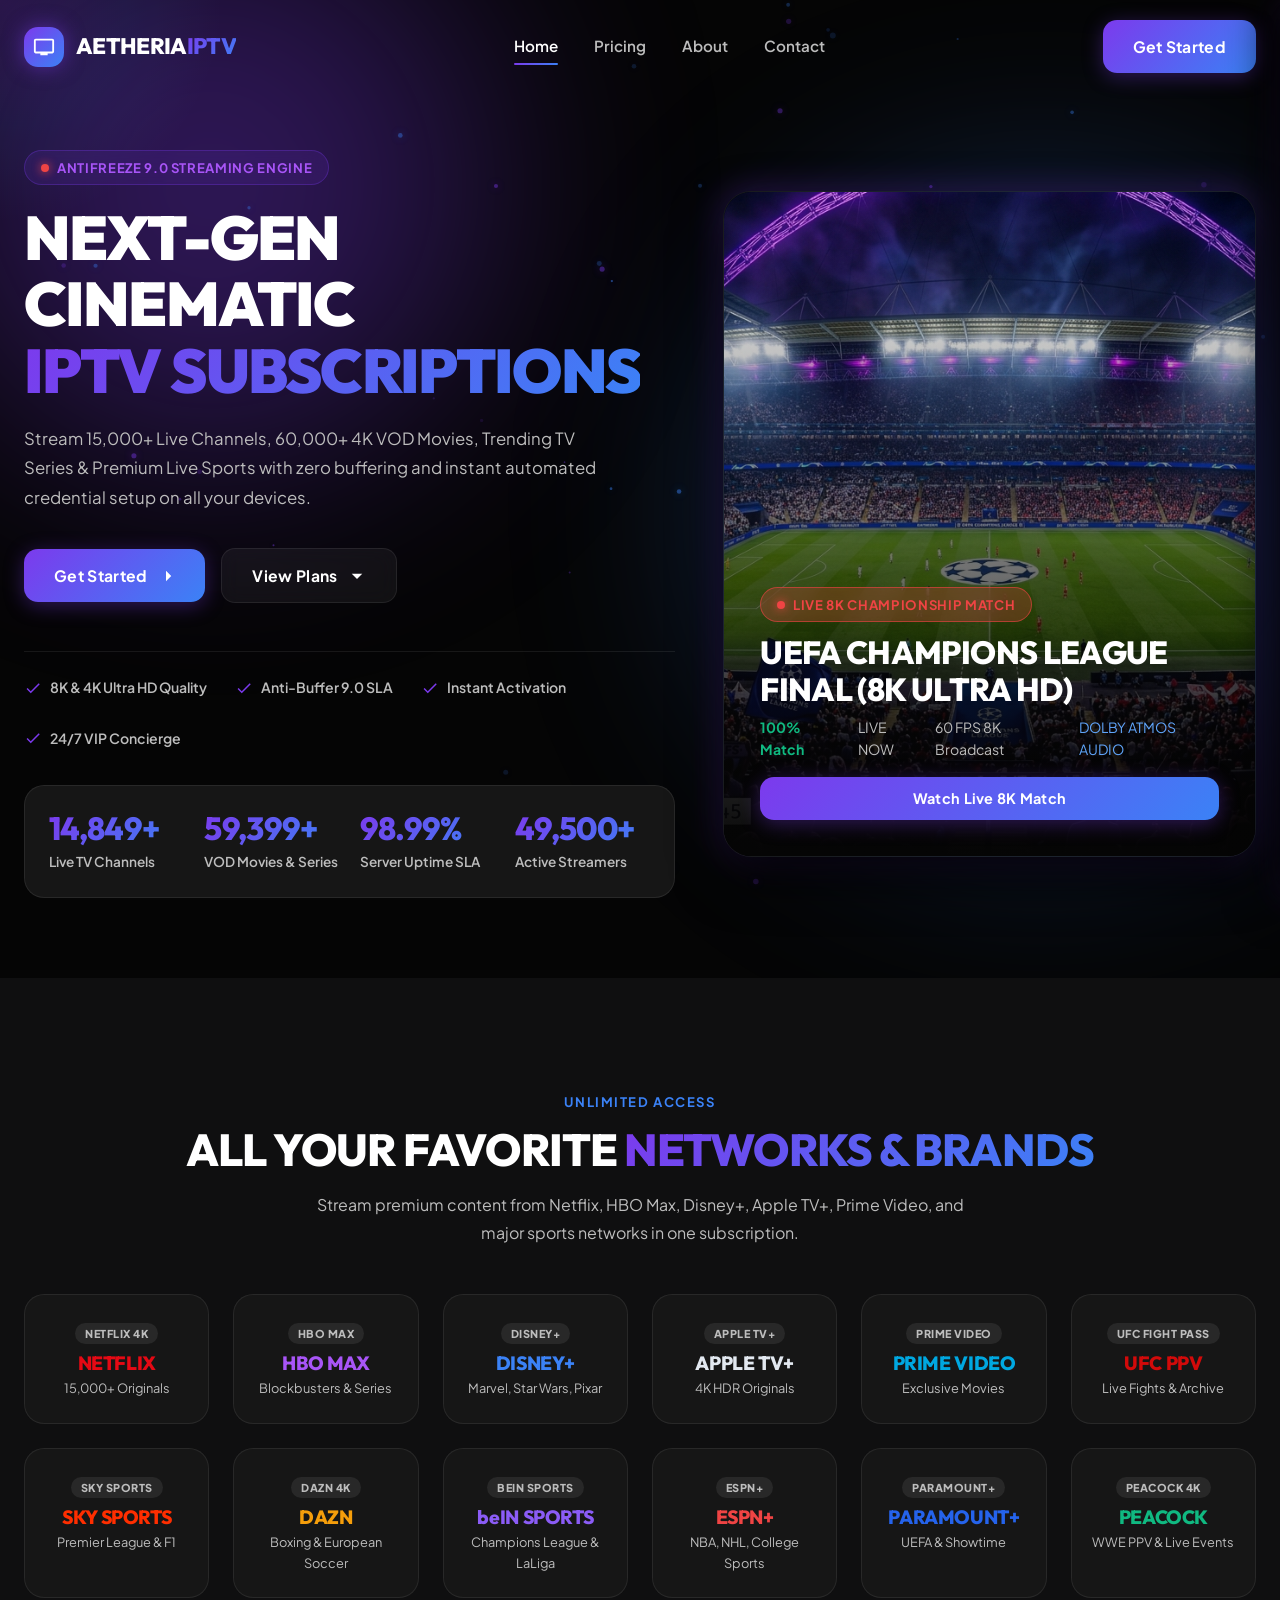
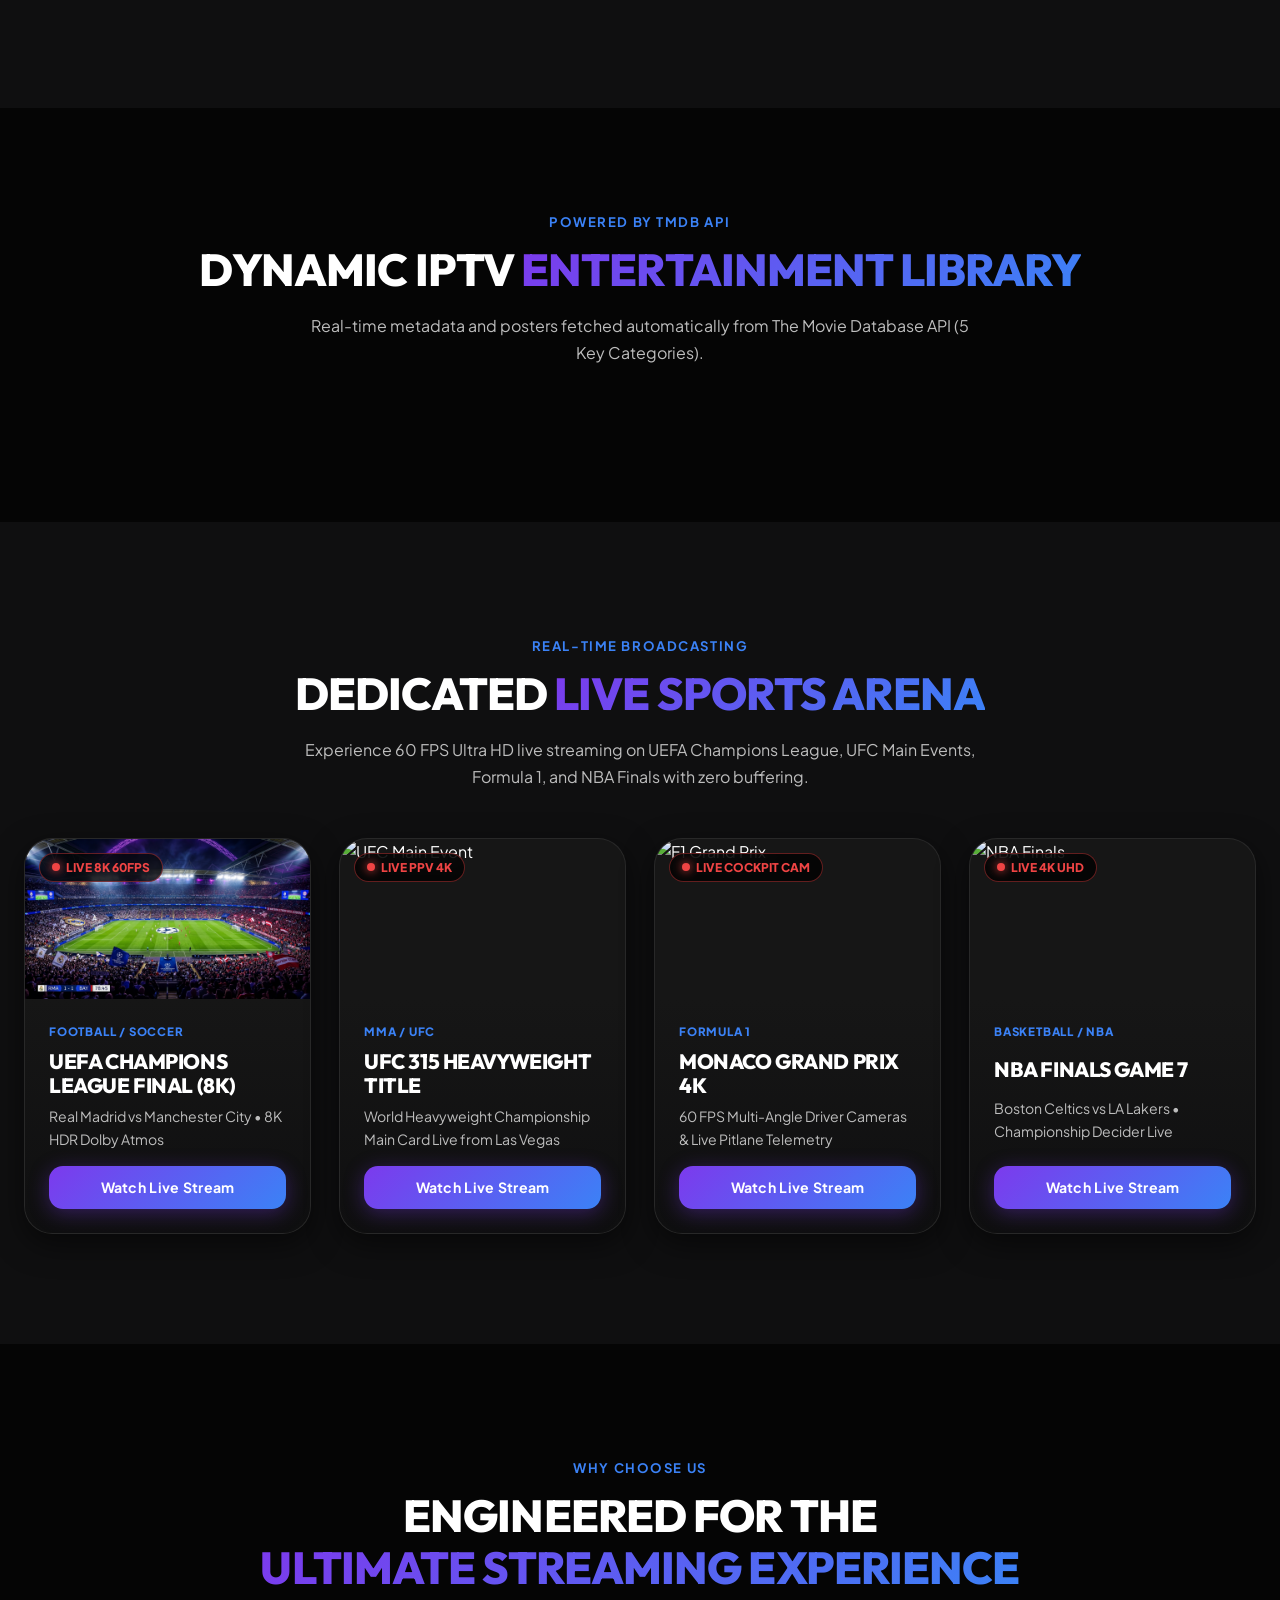
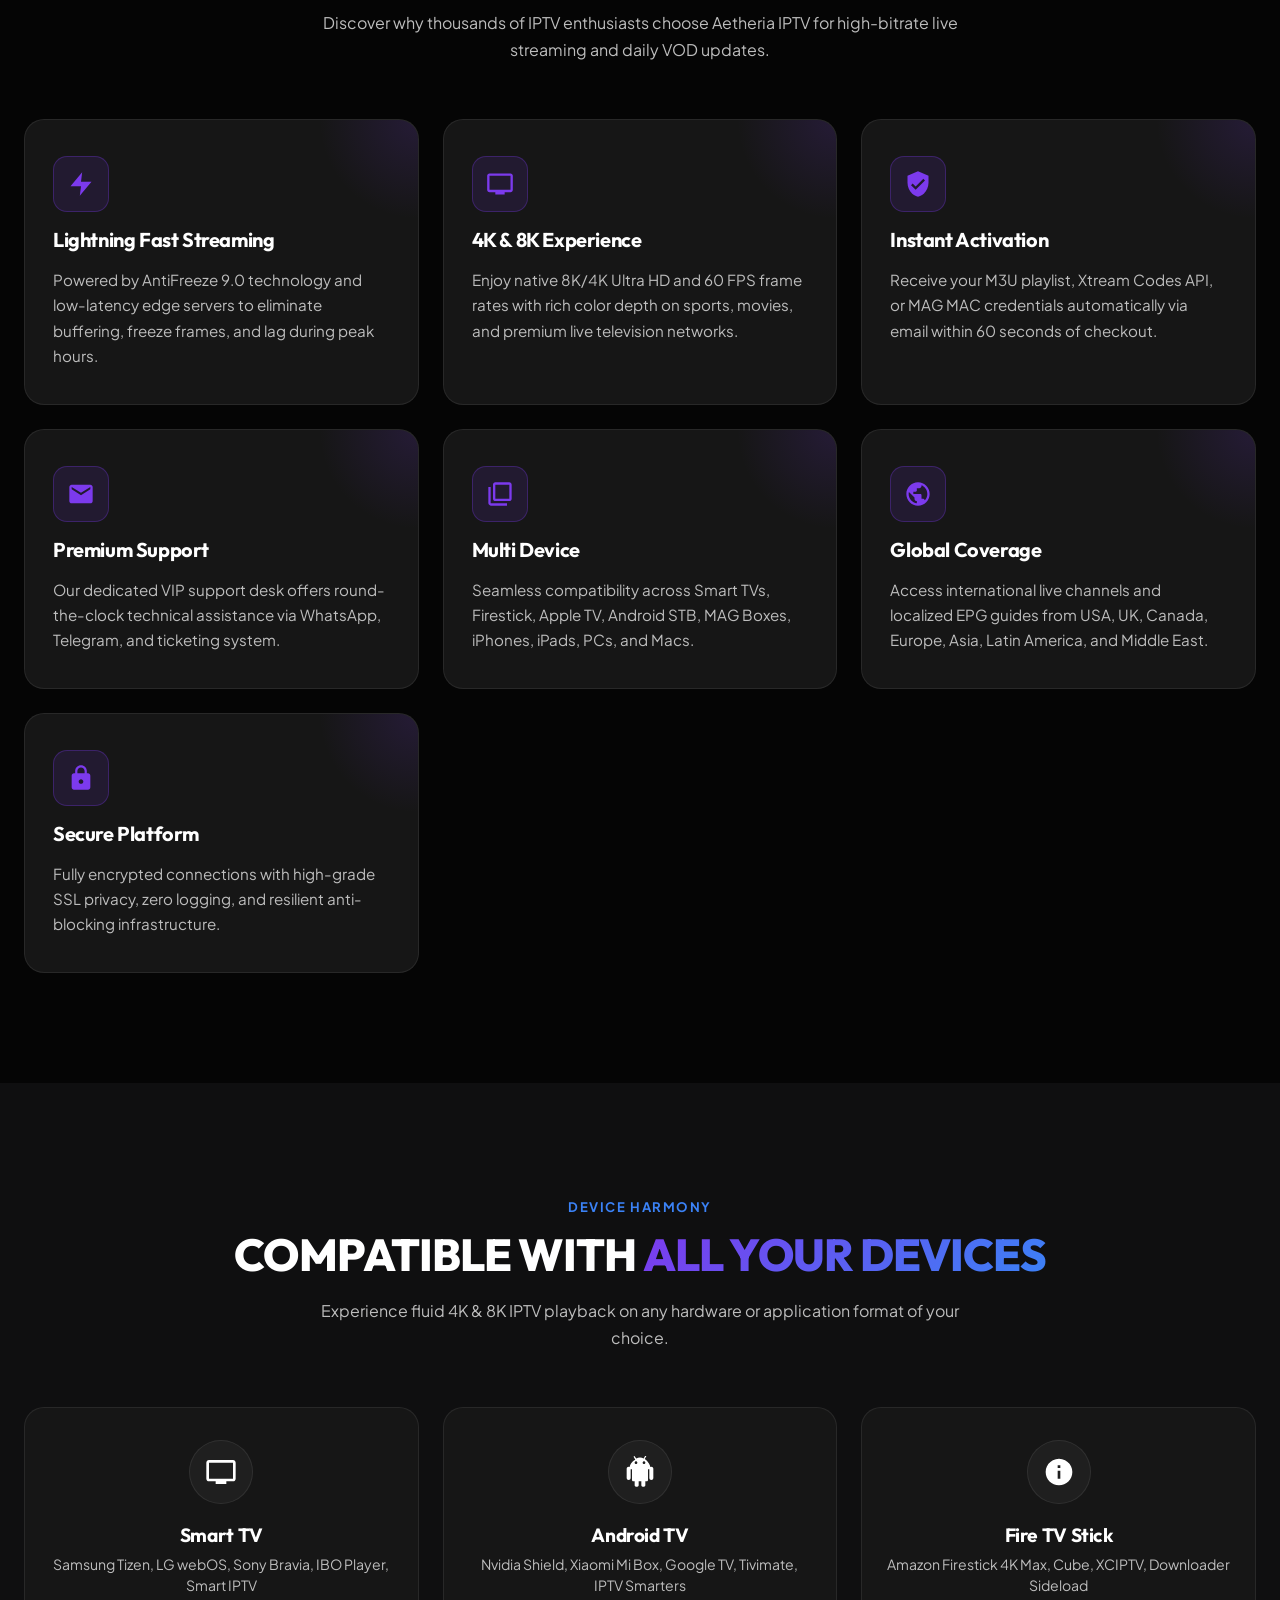
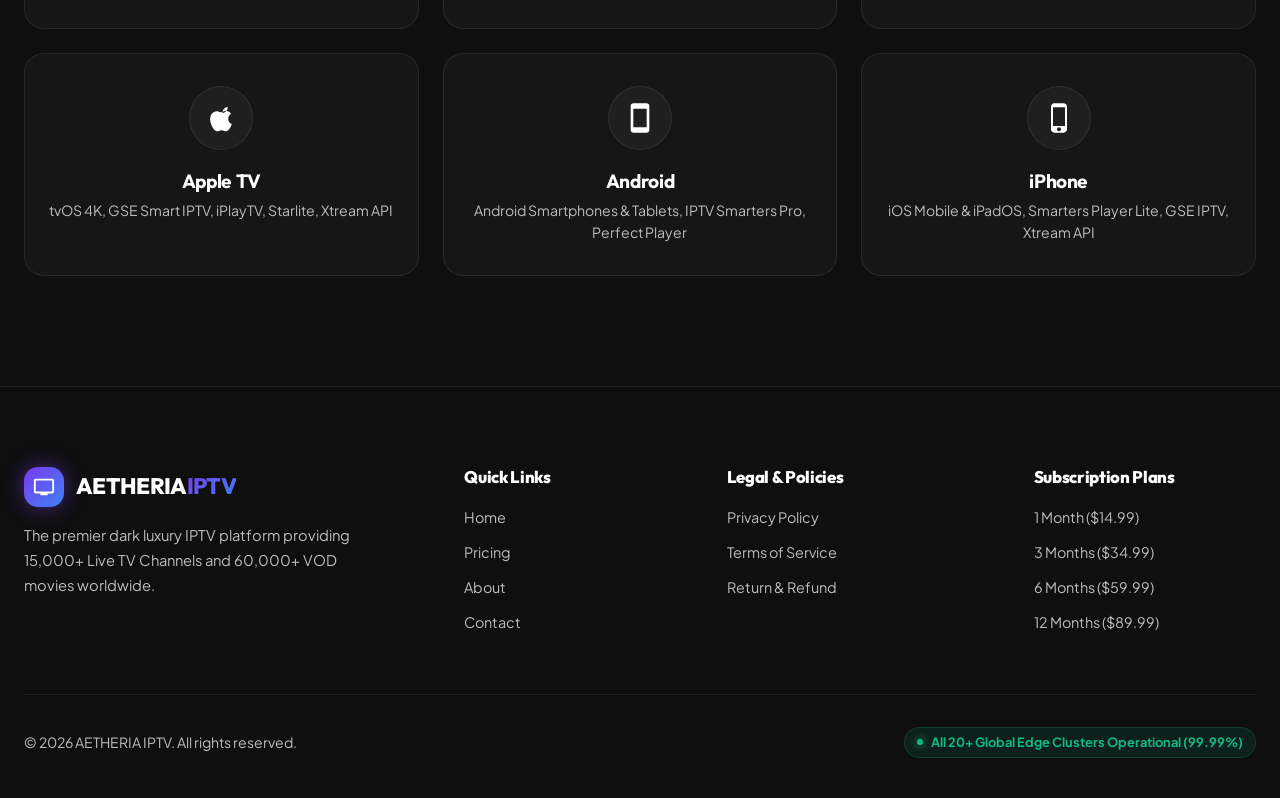
==== commit e7907584: "Production fix: deployment asset paths for index.html" ====
--- a/index.html
+++ b/index.html
@@ -75,8 +75,8 @@
         </nav>
         <div class="nav-actions">
           <a href="pricing.html" class="btn btn-primary btn-glow">Get Started</a>
-          <button class="mobile-toggle" aria-label="Toggle Mobile Menu">
-            <svg width="28" height="28" viewBox="0 0 24 24" fill="currentColor"><path d="M3 18h18v-2H3v2zm0-5h18v-2H3v2zm0-7v2h18V6H3z"/></svg>
+          <button class="mobile-toggle" onclick="window.toggleMobileMenu && window.toggleMobileMenu(event)" aria-label="Toggle Mobile Menu">
+            <svg width="28" height="28" viewBox="0 0 24 24" fill="currentColor" style="pointer-events: none;"><path d="M3 18h18v-2H3v2zm0-5h18v-2H3v2zm0-7v2h18V6H3z"/></svg>
           </button>
         </div>
       </div>
@@ -94,7 +94,7 @@
           </div>
           <span>AETHERIA<span class="gradient-text">IPTV</span></span>
         </a>
-        <button class="mobile-close-btn" aria-label="Close Mobile Menu">&times;</button>
+        <button class="mobile-close-btn" onclick="window.closeMobileMenu && window.closeMobileMenu(event)" aria-label="Close Mobile Menu">&times;</button>
       </div>
       <nav class="mobile-menu-links">
         <a href="index.html" class="nav-link active">Home</a>
--- a/assets/css/main.css
+++ b/assets/css/main.css
@@ -490,21 +490,32 @@
 
 .mobile-toggle {
   display: none;
-  background: transparent;
+  background: rgba(255, 255, 255, 0.06);
+  border: 1px solid var(--glass-border);
+  border-radius: var(--radius-md);
+  padding: 8px 12px;
   color: var(--text-white);
   cursor: pointer;
+  transition: var(--transition-normal);
+  z-index: 10001;
+}
+
+.mobile-toggle:hover {
+  background: rgba(124, 58, 237, 0.2);
+  border-color: rgba(124, 58, 237, 0.4);
 }
 
 /* Mobile Overlay & Drawer */
 .mobile-overlay {
   position: fixed;
   inset: 0;
-  background: rgba(0, 0, 0, 0.8);
-  backdrop-filter: blur(10px);
-  z-index: 1050;
+  background: rgba(5, 5, 5, 0.85);
+  backdrop-filter: blur(16px);
+  -webkit-backdrop-filter: blur(16px);
+  z-index: 9998;
   opacity: 0;
   pointer-events: none;
-  transition: var(--transition-normal);
+  transition: opacity 0.4s cubic-bezier(0.16, 1, 0.3, 1);
 }
 
 .mobile-overlay.active {
@@ -515,21 +526,83 @@
 .mobile-menu {
   position: fixed;
   top: 0;
-  right: -320px;
-  width: 300px;
+  right: 0;
+  width: 320px;
+  max-width: 85vw;
   height: 100vh;
-  background: var(--bg-secondary);
+  height: 100dvh;
+  background: rgba(12, 12, 18, 0.98);
   border-left: 1px solid var(--glass-border);
-  z-index: 1100;
-  padding: 80px 32px 32px;
+  box-shadow: -10px 0 40px rgba(0, 0, 0, 0.9), 0 0 30px rgba(124, 58, 237, 0.2);
+  z-index: 9999;
+  padding: 28px 24px;
   display: flex;
   flex-direction: column;
-  gap: 24px;
+  justify-content: space-between;
+  transform: translateX(100%);
+  transition: transform 0.4s cubic-bezier(0.16, 1, 0.3, 1);
+  overflow-y: auto;
+}
+
+.mobile-menu.open {
+  transform: translateX(0);
+}
+
+.mobile-menu-header {
+  display: flex;
+  align-items: center;
+  justify-content: space-between;
+  padding-bottom: 20px;
+  border-bottom: 1px solid rgba(255, 255, 255, 0.08);
+}
+
+.mobile-close-btn {
+  background: rgba(255, 255, 255, 0.06);
+  border: 1px solid var(--glass-border);
+  color: var(--text-white);
+  width: 38px;
+  height: 38px;
+  border-radius: 50%;
+  display: flex;
+  align-items: center;
+  justify-content: center;
+  cursor: pointer;
+  font-size: 1.4rem;
   transition: var(--transition-normal);
-}
-
-.mobile-menu.open {
-  right: 0;
+  line-height: 1;
+}
+
+.mobile-close-btn:hover {
+  background: rgba(239, 68, 68, 0.2);
+  border-color: rgba(239, 68, 68, 0.5);
+  color: #EF4444;
+}
+
+.mobile-menu-links {
+  display: flex;
+  flex-direction: column;
+  gap: 12px;
+  margin: 24px 0;
+}
+
+.mobile-menu-links .nav-link {
+  font-size: 1.1rem;
+  font-weight: 700;
+  padding: 12px 16px;
+  border-radius: var(--radius-md);
+  color: var(--text-muted);
+  transition: var(--transition-normal);
+  display: flex;
+  align-items: center;
+  justify-content: space-between;
+  border: 1px solid transparent;
+}
+
+.mobile-menu-links .nav-link.active,
+.mobile-menu-links .nav-link:hover {
+  color: var(--text-white);
+  background: rgba(124, 58, 237, 0.12);
+  border-color: rgba(124, 58, 237, 0.3);
 }
 
 /* HERO SECTION */
--- a/css/main.css
+++ b/css/main.css
@@ -490,21 +490,32 @@
 
 .mobile-toggle {
   display: none;
-  background: transparent;
+  background: rgba(255, 255, 255, 0.06);
+  border: 1px solid var(--glass-border);
+  border-radius: var(--radius-md);
+  padding: 8px 12px;
   color: var(--text-white);
   cursor: pointer;
+  transition: var(--transition-normal);
+  z-index: 10001;
+}
+
+.mobile-toggle:hover {
+  background: rgba(124, 58, 237, 0.2);
+  border-color: rgba(124, 58, 237, 0.4);
 }
 
 /* Mobile Overlay & Drawer */
 .mobile-overlay {
   position: fixed;
   inset: 0;
-  background: rgba(0, 0, 0, 0.8);
-  backdrop-filter: blur(10px);
-  z-index: 1050;
+  background: rgba(5, 5, 5, 0.85);
+  backdrop-filter: blur(16px);
+  -webkit-backdrop-filter: blur(16px);
+  z-index: 9998;
   opacity: 0;
   pointer-events: none;
-  transition: var(--transition-normal);
+  transition: opacity 0.4s cubic-bezier(0.16, 1, 0.3, 1);
 }
 
 .mobile-overlay.active {
@@ -515,21 +526,83 @@
 .mobile-menu {
   position: fixed;
   top: 0;
-  right: -320px;
-  width: 300px;
+  right: 0;
+  width: 320px;
+  max-width: 85vw;
   height: 100vh;
-  background: var(--bg-secondary);
+  height: 100dvh;
+  background: rgba(12, 12, 18, 0.98);
   border-left: 1px solid var(--glass-border);
-  z-index: 1100;
-  padding: 80px 32px 32px;
+  box-shadow: -10px 0 40px rgba(0, 0, 0, 0.9), 0 0 30px rgba(124, 58, 237, 0.2);
+  z-index: 9999;
+  padding: 28px 24px;
   display: flex;
   flex-direction: column;
-  gap: 24px;
+  justify-content: space-between;
+  transform: translateX(100%);
+  transition: transform 0.4s cubic-bezier(0.16, 1, 0.3, 1);
+  overflow-y: auto;
+}
+
+.mobile-menu.open {
+  transform: translateX(0);
+}
+
+.mobile-menu-header {
+  display: flex;
+  align-items: center;
+  justify-content: space-between;
+  padding-bottom: 20px;
+  border-bottom: 1px solid rgba(255, 255, 255, 0.08);
+}
+
+.mobile-close-btn {
+  background: rgba(255, 255, 255, 0.06);
+  border: 1px solid var(--glass-border);
+  color: var(--text-white);
+  width: 38px;
+  height: 38px;
+  border-radius: 50%;
+  display: flex;
+  align-items: center;
+  justify-content: center;
+  cursor: pointer;
+  font-size: 1.4rem;
   transition: var(--transition-normal);
-}
-
-.mobile-menu.open {
-  right: 0;
+  line-height: 1;
+}
+
+.mobile-close-btn:hover {
+  background: rgba(239, 68, 68, 0.2);
+  border-color: rgba(239, 68, 68, 0.5);
+  color: #EF4444;
+}
+
+.mobile-menu-links {
+  display: flex;
+  flex-direction: column;
+  gap: 12px;
+  margin: 24px 0;
+}
+
+.mobile-menu-links .nav-link {
+  font-size: 1.1rem;
+  font-weight: 700;
+  padding: 12px 16px;
+  border-radius: var(--radius-md);
+  color: var(--text-muted);
+  transition: var(--transition-normal);
+  display: flex;
+  align-items: center;
+  justify-content: space-between;
+  border: 1px solid transparent;
+}
+
+.mobile-menu-links .nav-link.active,
+.mobile-menu-links .nav-link:hover {
+  color: var(--text-white);
+  background: rgba(124, 58, 237, 0.12);
+  border-color: rgba(124, 58, 237, 0.3);
 }
 
 /* HERO SECTION */
--- a/main.css
+++ b/main.css
@@ -490,21 +490,32 @@
 
 .mobile-toggle {
   display: none;
-  background: transparent;
+  background: rgba(255, 255, 255, 0.06);
+  border: 1px solid var(--glass-border);
+  border-radius: var(--radius-md);
+  padding: 8px 12px;
   color: var(--text-white);
   cursor: pointer;
+  transition: var(--transition-normal);
+  z-index: 10001;
+}
+
+.mobile-toggle:hover {
+  background: rgba(124, 58, 237, 0.2);
+  border-color: rgba(124, 58, 237, 0.4);
 }
 
 /* Mobile Overlay & Drawer */
 .mobile-overlay {
   position: fixed;
   inset: 0;
-  background: rgba(0, 0, 0, 0.8);
-  backdrop-filter: blur(10px);
-  z-index: 1050;
+  background: rgba(5, 5, 5, 0.85);
+  backdrop-filter: blur(16px);
+  -webkit-backdrop-filter: blur(16px);
+  z-index: 9998;
   opacity: 0;
   pointer-events: none;
-  transition: var(--transition-normal);
+  transition: opacity 0.4s cubic-bezier(0.16, 1, 0.3, 1);
 }
 
 .mobile-overlay.active {
@@ -515,21 +526,83 @@
 .mobile-menu {
   position: fixed;
   top: 0;
-  right: -320px;
-  width: 300px;
+  right: 0;
+  width: 320px;
+  max-width: 85vw;
   height: 100vh;
-  background: var(--bg-secondary);
+  height: 100dvh;
+  background: rgba(12, 12, 18, 0.98);
   border-left: 1px solid var(--glass-border);
-  z-index: 1100;
-  padding: 80px 32px 32px;
+  box-shadow: -10px 0 40px rgba(0, 0, 0, 0.9), 0 0 30px rgba(124, 58, 237, 0.2);
+  z-index: 9999;
+  padding: 28px 24px;
   display: flex;
   flex-direction: column;
-  gap: 24px;
+  justify-content: space-between;
+  transform: translateX(100%);
+  transition: transform 0.4s cubic-bezier(0.16, 1, 0.3, 1);
+  overflow-y: auto;
+}
+
+.mobile-menu.open {
+  transform: translateX(0);
+}
+
+.mobile-menu-header {
+  display: flex;
+  align-items: center;
+  justify-content: space-between;
+  padding-bottom: 20px;
+  border-bottom: 1px solid rgba(255, 255, 255, 0.08);
+}
+
+.mobile-close-btn {
+  background: rgba(255, 255, 255, 0.06);
+  border: 1px solid var(--glass-border);
+  color: var(--text-white);
+  width: 38px;
+  height: 38px;
+  border-radius: 50%;
+  display: flex;
+  align-items: center;
+  justify-content: center;
+  cursor: pointer;
+  font-size: 1.4rem;
   transition: var(--transition-normal);
-}
-
-.mobile-menu.open {
-  right: 0;
+  line-height: 1;
+}
+
+.mobile-close-btn:hover {
+  background: rgba(239, 68, 68, 0.2);
+  border-color: rgba(239, 68, 68, 0.5);
+  color: #EF4444;
+}
+
+.mobile-menu-links {
+  display: flex;
+  flex-direction: column;
+  gap: 12px;
+  margin: 24px 0;
+}
+
+.mobile-menu-links .nav-link {
+  font-size: 1.1rem;
+  font-weight: 700;
+  padding: 12px 16px;
+  border-radius: var(--radius-md);
+  color: var(--text-muted);
+  transition: var(--transition-normal);
+  display: flex;
+  align-items: center;
+  justify-content: space-between;
+  border: 1px solid transparent;
+}
+
+.mobile-menu-links .nav-link.active,
+.mobile-menu-links .nav-link:hover {
+  color: var(--text-white);
+  background: rgba(124, 58, 237, 0.12);
+  border-color: rgba(124, 58, 237, 0.3);
 }
 
 /* HERO SECTION */
--- a/style.css
+++ b/style.css
@@ -490,21 +490,32 @@
 
 .mobile-toggle {
   display: none;
-  background: transparent;
+  background: rgba(255, 255, 255, 0.06);
+  border: 1px solid var(--glass-border);
+  border-radius: var(--radius-md);
+  padding: 8px 12px;
   color: var(--text-white);
   cursor: pointer;
+  transition: var(--transition-normal);
+  z-index: 10001;
+}
+
+.mobile-toggle:hover {
+  background: rgba(124, 58, 237, 0.2);
+  border-color: rgba(124, 58, 237, 0.4);
 }
 
 /* Mobile Overlay & Drawer */
 .mobile-overlay {
   position: fixed;
   inset: 0;
-  background: rgba(0, 0, 0, 0.8);
-  backdrop-filter: blur(10px);
-  z-index: 1050;
+  background: rgba(5, 5, 5, 0.85);
+  backdrop-filter: blur(16px);
+  -webkit-backdrop-filter: blur(16px);
+  z-index: 9998;
   opacity: 0;
   pointer-events: none;
-  transition: var(--transition-normal);
+  transition: opacity 0.4s cubic-bezier(0.16, 1, 0.3, 1);
 }
 
 .mobile-overlay.active {
@@ -515,21 +526,83 @@
 .mobile-menu {
   position: fixed;
   top: 0;
-  right: -320px;
-  width: 300px;
+  right: 0;
+  width: 320px;
+  max-width: 85vw;
   height: 100vh;
-  background: var(--bg-secondary);
+  height: 100dvh;
+  background: rgba(12, 12, 18, 0.98);
   border-left: 1px solid var(--glass-border);
-  z-index: 1100;
-  padding: 80px 32px 32px;
+  box-shadow: -10px 0 40px rgba(0, 0, 0, 0.9), 0 0 30px rgba(124, 58, 237, 0.2);
+  z-index: 9999;
+  padding: 28px 24px;
   display: flex;
   flex-direction: column;
-  gap: 24px;
+  justify-content: space-between;
+  transform: translateX(100%);
+  transition: transform 0.4s cubic-bezier(0.16, 1, 0.3, 1);
+  overflow-y: auto;
+}
+
+.mobile-menu.open {
+  transform: translateX(0);
+}
+
+.mobile-menu-header {
+  display: flex;
+  align-items: center;
+  justify-content: space-between;
+  padding-bottom: 20px;
+  border-bottom: 1px solid rgba(255, 255, 255, 0.08);
+}
+
+.mobile-close-btn {
+  background: rgba(255, 255, 255, 0.06);
+  border: 1px solid var(--glass-border);
+  color: var(--text-white);
+  width: 38px;
+  height: 38px;
+  border-radius: 50%;
+  display: flex;
+  align-items: center;
+  justify-content: center;
+  cursor: pointer;
+  font-size: 1.4rem;
   transition: var(--transition-normal);
-}
-
-.mobile-menu.open {
-  right: 0;
+  line-height: 1;
+}
+
+.mobile-close-btn:hover {
+  background: rgba(239, 68, 68, 0.2);
+  border-color: rgba(239, 68, 68, 0.5);
+  color: #EF4444;
+}
+
+.mobile-menu-links {
+  display: flex;
+  flex-direction: column;
+  gap: 12px;
+  margin: 24px 0;
+}
+
+.mobile-menu-links .nav-link {
+  font-size: 1.1rem;
+  font-weight: 700;
+  padding: 12px 16px;
+  border-radius: var(--radius-md);
+  color: var(--text-muted);
+  transition: var(--transition-normal);
+  display: flex;
+  align-items: center;
+  justify-content: space-between;
+  border: 1px solid transparent;
+}
+
+.mobile-menu-links .nav-link.active,
+.mobile-menu-links .nav-link:hover {
+  color: var(--text-white);
+  background: rgba(124, 58, 237, 0.12);
+  border-color: rgba(124, 58, 237, 0.3);
 }
 
 /* HERO SECTION */
